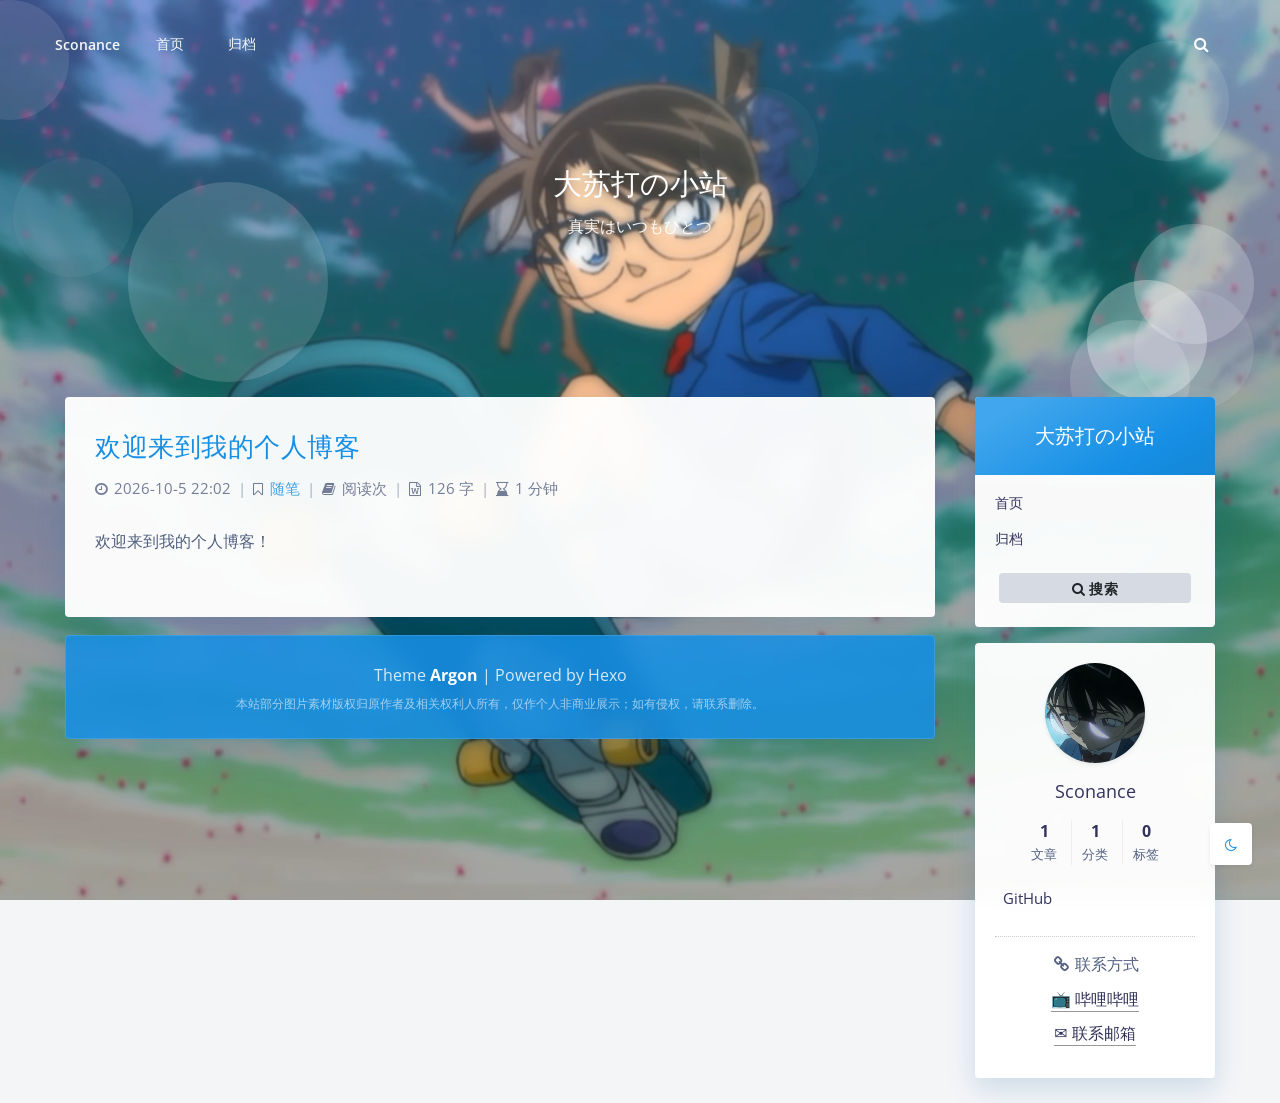
==== index.html @ b045ae50 "Site updated: 2026-10-06 13:45:55" ====
<!DOCTYPE html>

<html class="article-header-style-default">
<head>
	
	<title>大苏打の小站</title>
	<meta charset="utf-8">
	
		<meta name="viewport" content="width=device-width, initial-scale=1, maximum-scale=1, user-scalable=no">
	
	<meta name="description" content="阿巴阿巴阿巴测试测试">
<meta property="og:type" content="website">
<meta property="og:title" content="大苏打の小站">
<meta property="og:url" content="https://sconance.github.io/index.html">
<meta property="og:site_name" content="大苏打の小站">
<meta property="og:description" content="阿巴阿巴阿巴测试测试">
<meta property="og:locale" content="zh_CN">
<meta property="article:author" content="Sconance">
<meta name="twitter:card" content="summary">

	<meta name="theme-color" content="#168fe5">
	<meta name="theme-color-rgb" content="22,143,229">
	<meta name="theme-color-origin" content="#168fe5">
	<meta name="argon-enable-custom-theme-color" content="true">
	<meta name="theme-card-radius" content="4">
	<meta name="theme-version" content="1.0.2">
	<link rel="icon" href="/assets/img/favicon.ico" type="image/x-icon">
	<link rel="shortcut icon" href="/assets/img/favicon.ico" type="image/x-icon">

	
<link rel="stylesheet" href="/assets/argon_css_merged.css">

	
<link rel="stylesheet" href="/style.css">

	
<link rel="stylesheet" href="//fonts.loli.net/css?family=Open+Sans:300,400,600,700|Noto+Serif+SC:300,600&display=swap.css">

	
<script src="/assets/argon_js_merged.js"></script>

	
<script src="/assets/js/argon.min.js"></script>

	
<script src="//busuanzi.ibruce.info/busuanzi/2.3/busuanzi.pure.mini.js"></script>


	

	<script>
		var argonConfig = {
			language: "zh_CN",
			
				zoomify: {
					duration: 200,
					easing: "cubic-bezier(0.4,0,0,1)",
					scale: 0.9
				},
			
			pangu: "false",
			
				lazyload: {
					threshold: 800,
					effect: "fadeIn"
				},
			
			disable_pjax: false,
			headroom: false
		}
	</script>
	<script>
		var darkmodeAutoSwitch = "false";
		function setDarkmode(enable){
			if (enable == true){
				$("html").addClass("darkmode");
			}else{
				$("html").removeClass("darkmode");
			}
			$(window).trigger("scroll");
		}
		function toggleDarkmode(){
			if ($("html").hasClass("darkmode")){
				setDarkmode(false);
				sessionStorage.setItem("Argon_Enable_Dark_Mode", "false");
			}else{
				setDarkmode(true);
				sessionStorage.setItem("Argon_Enable_Dark_Mode", "true");
			}
		}
		if (sessionStorage.getItem("Argon_Enable_Dark_Mode") == "true"){
			setDarkmode(true);
		}
		function toggleDarkmodeByPrefersColorScheme(media){
			if (sessionStorage.getItem('Argon_Enable_Dark_Mode') == "false" || sessionStorage.getItem('Argon_Enable_Dark_Mode') == "true"){
				return;
			}
			if (media.matches){
				setDarkmode(true);
			}else{
				setDarkmode(false);
			}
		}
		function toggleDarkmodeByTime(){
			if (sessionStorage.getItem('Argon_Enable_Dark_Mode') == "false" || sessionStorage.getItem('Argon_Enable_Dark_Mode') == "true"){
				return;
			}
			let hour = new Date().getHours();
			if (hour < 7 || hour >= 22){
				setDarkmode(true);
			}else{
				setDarkmode(false);
			}
		}
		if (darkmodeAutoSwitch == 'system'){
			var darkmodeMediaQuery = window.matchMedia("(prefers-color-scheme: dark)");
			darkmodeMediaQuery.addListener(toggleDarkmodeByPrefersColorScheme);
			toggleDarkmodeByPrefersColorScheme(darkmodeMediaQuery);
		}
		if (darkmodeAutoSwitch == 'time'){
			toggleDarkmodeByTime();
		}
		if (darkmodeAutoSwitch == 'alwayson'){
			setDarkmode(true);
		}

		function toggleAmoledDarkMode(){
			$("html").toggleClass("amoled-dark");
			if ($("html").hasClass("amoled-dark")){
				localStorage.setItem("Argon_Enable_Amoled_Dark_Mode", "true");
			}else{
				localStorage.setItem("Argon_Enable_Amoled_Dark_Mode", "false");
			}
		}
		if (localStorage.getItem("Argon_Enable_Amoled_Dark_Mode") == "true"){
			$("html").addClass("amoled-dark");
		}else if (localStorage.getItem("Argon_Enable_Amoled_Dark_Mode") == "false"){
			$("html").removeClass("amoled-dark");
		}
	</script>
	<script>
		if (navigator.userAgent.indexOf("Safari") !== -1 && navigator.userAgent.indexOf("Chrome") === -1){
			$("html").addClass("using-safari");
		}
	</script>

	
		
<script src="/assets/vendor/smoothscroll/smoothscroll1.js"></script>

	
<meta name="generator" content="Hexo 8.1.2"></head>



<style id="themecolor_css">
	
	:root{
		--themecolor: #168fe5;
		--themecolor-dark0: #1588D9;
		--themecolor-dark: #1480CE;
		--themecolor-dark2: #1272B6;
		--themecolor-dark3: #0F639F;
		--themecolor-light: #41A6ED;
		--themecolor-rgbstr: 22,143,229;
		--themecolor-gradient: linear-gradient(150deg,var(--themecolor-light) 15%, var(--themecolor) 70%, var(--themecolor-dark0) 94%);

	}
</style>
<style id="theme_cardradius_css">
	:root{
		--card-radius: 4px;
	}
</style>

<body>
<div id="toolbar">
	<header class="header-global">
		<nav id="navbar-main" class="navbar navbar-main navbar-expand-lg navbar-transparent navbar-light bg-primary headroom--not-bottom headroom--not-top headroom--pinned">
			<div class="container">
				
				<button class="navbar-toggler" type="button" data-toggle="collapse" data-target="#navbar_global" aria-controls="navbar_global" aria-expanded="false" aria-label="Toggle navigation">
					<span class="navbar-toggler-icon"></span>
				</button>
				<a class="navbar-brand" href="/">Sconance</a>
				<div class="navbar-collapse collapse" id="navbar_global">
					<div class="navbar-collapse-header">
						<div class="row">
							<div class="col-6 collapse-brand"></div>
							<div class="col-6 collapse-close">
								<button type="button" class="navbar-toggler" data-toggle="collapse" data-target="#navbar_global" aria-controls="navbar_global" aria-expanded="false" aria-label="Toggle navigation">
									<span></span>
									<span></span>
								</button>
							</div>
						</div>
					</div>
					<ul id="navbar_search_btn_mobile" class="navbar-nav align-items-lg-center ml-lg-auto">
						<li class="nav-item" data-toggle="modal" data-target="#argon_search_modal" style="padding-left: 5px;">
							<a class="nav-link nav-link-icon">
								<i class="fa fa-search"></i>
								<span class="nav-link-inner--text d-lg-none">搜索</span>
							</a>
						</li>
					</ul>
					
							<ul class='navbar-nav navbar-nav-hover align-items-lg-center'>
								
										<li class='nav-item'>
											<a href='/' class='nav-link' >
												<i class='ni ni-book-bookmark d-lg-none'></i>
												<span class='nav-link-inner--text'>首页</span>
											</a>
											
										</li>
									
										<li class='nav-item'>
											<a href='/archives' class='nav-link' >
												<i class='ni ni-book-bookmark d-lg-none'></i>
												<span class='nav-link-inner--text'>归档</span>
											</a>
											
										</li>
									
							</ul>
						
					<ul class="navbar-nav align-items-lg-center ml-lg-auto">
						<li class="nav-item" data-toggle="modal" data-target="#argon_search_modal" id="navbar_search_btn_pc">
							<a class="nav-link nav-link-icon">
								<i class="fa fa-search"></i>
								<span class="nav-link-inner--text d-lg-none">搜索</span>
							</a>
						</li>
					</ul>
				</div>
				
				<div id="navbar_menu_mask" data-toggle="collapse" data-target="#navbar_global"></div>
			</div>
		</nav>
	</header>
</div>
<div class="modal fade" id="argon_search_modal" tabindex="-1" role="dialog" aria-labelledby="" aria-hidden="true">
	<div class="modal-dialog modal-dialog-centered modal-lg" role="document">
		<div class="modal-content">
			<div class="modal-header">
				<h5 class="modal-title">搜索</h5>
				<button type="button" class="close" data-dismiss="modal" aria-label="Close">
					<span aria-hidden="true">&times;</span>
				</button>
			</div>
			<div class="modal-body">
				<!-- TODO -->
<div class="form-group mb-3">
	<div class="input-group input-group-alternative">
		<div class="input-group-prepend">
			<span class="input-group-text"><i class="fa fa-search"></i></span>
		</div>
		<input id="local-search-input" class="form-control" placeholder="搜索什么..." type="text"  autocomplete="off" data-search.path="search.xml" data-config.root="/">
	</div>
	<div id="local-search-result"></div>
</div>

			</div>
		</div>
	</div>
</div>
<!--Banner-->
<section id="banner" class="banner section section-lg section-shaped">
	<div class="shape shape-style-1 shape-primary">
		<span></span>
		<span></span>
		<span></span>
		<span></span>
		<span></span>
		<span></span>
		<span></span>
		<span></span>
		<span></span>
	</div>

	
	<div id="banner_container" class="banner-container container text-center">
		
			<div class="banner-title text-white"><span class="banner-title-inner">大苏打の小站</span>
		
		<span class="banner-subtitle d-block">真実はいつもひとつ</span></div>
	</div>

	
	
	
		<style>
			section.banner{
				background-image: url(/assets/img/backgrounds/3.png) !important;
			}
		</style>
	
</section>


	<style>
		#content:before {
			content: '';
			display: block;
			position: fixed;
			left: 0;
			right: 0;
			top: 0;
			bottom: 0;
			z-index: -2;
			background: url(/assets/img/backgrounds/3.png);
			background-position: center;
			background-size: cover;
			background-repeat: no-repeat;
			opacity: 1;
			transition: opacity .5s ease;
		}
		html.darkmode #content:before{
			filter: brightness(0.65);
		}
		
			#content:after {
				content: '';
				display: block;
				position: fixed;
				left: 0;
				right: 0;
				top: 0;
				bottom: 0;
				z-index: -2;
				background: url(/assets/img/backgrounds/1.png);
				background-position: center;
				background-size: cover;
				background-repeat: no-repeat;
				opacity: 0;
				transition: opacity .5s ease;
			}
			html.darkmode #content:after {
				opacity: 1;
			}
			html.darkmode #content:before {
				opacity: 0;
			}
		
		
			#banner, #banner .shape {
				background: transparent !important;
			}
		
	</style>




<div id="float_action_buttons" class="float-action-buttons fabtns-unloaded">
	<button id="fabtn_toggle_sides" class="btn btn-icon btn-neutral fabtn shadow-sm" type="button" aria-hidden="true" tooltip-move-to-left="移至左侧" tooltip-move-to-right="移至右侧">
		<span class="btn-inner--icon fabtn-show-on-right"><i class="fa fa-caret-left"></i></span>
		<span class="btn-inner--icon fabtn-show-on-left"><i class="fa fa-caret-right"></i></span>
	</button>
	<button id="fabtn_back_to_top" class="btn btn-icon btn-neutral fabtn shadow-sm" type="button" aria-label="Back To Top" tooltip="回到顶部">
		<span class="btn-inner--icon"><i class="fa fa-angle-up"></i></span>
	</button>
	<button id="fabtn_go_to_comment" class="btn btn-icon btn-neutral fabtn shadow-sm d-none" type="button" style='display: none;'  aria-label="Comment" tooltip="评论">
		<span class="btn-inner--icon"><i class="fa fa-comment-o"></i></span>
	</button>
	<button id="fabtn_toggle_darkmode" class="btn btn-icon btn-neutral fabtn shadow-sm" type="button"  aria-label="Toggle Darkmode" tooltip-darkmode="夜间模式" tooltip-blackmode="暗黑模式" tooltip-lightmode="日间模式">
		<span class="btn-inner--icon"><i class="fa fa-moon-o"></i><i class='fa fa-lightbulb-o'></i></span>
	</button>
	<button id="fabtn_toggle_blog_settings_popup" class="btn btn-icon btn-neutral fabtn shadow-sm" type="button" style='display: none;'  aria-label="Open Blog Settings Menu" tooltip="设置">
		<span class="btn-inner--icon"><i class="fa fa-cog"></i></span>
	</button>
	<div id="fabtn_blog_settings_popup" class="card shadow-sm" style="opacity: 0;" aria-hidden="true">
		<div id="close_blog_settings"><i class="fa fa-close"></i></div>
		<div class="blog-setting-item mt-3">
			<div style="transform: translateY(-4px);"><div id="blog_setting_toggle_darkmode_and_amoledarkmode" tooltip-switch-to-darkmode="切换到夜间模式" tooltip-switch-to-blackmode="切换到暗黑模式"><span>夜间模式</span><span>暗黑模式</span></div></div>
			<div style="flex: 1;"></div>
			<label id="blog_setting_darkmode_switch" class="custom-toggle">
				<span class="custom-toggle-slider rounded-circle"></span>
			</label>
		</div>
		<div class="blog-setting-item mt-3">
			<div style="flex: 1;">字体</div>
			<div>
				<button id="blog_setting_font_sans_serif" type="button" class="blog-setting-font btn btn-outline-primary blog-setting-selector-left">Sans Serif</button><button id="blog_setting_font_serif" type="button" class="blog-setting-font btn btn-outline-primary blog-setting-selector-right">Serif</button>
			</div>
		</div>
		<div class="blog-setting-item mt-3">
			<div style="flex: 1;">阴影</div>
			<div>
				<button id="blog_setting_shadow_small" type="button" class="blog-setting-shadow btn btn-outline-primary blog-setting-selector-left">浅阴影</button><button id="blog_setting_shadow_big" type="button" class="blog-setting-shadow btn btn-outline-primary blog-setting-selector-right">深阴影</button>
			</div>
		</div>
		<div class="blog-setting-item mt-3 mb-3">
			<div style="flex: 1;">滤镜</div>
			<div id="blog_setting_filters" class="ml-3">
				<button id="blog_setting_filter_off" type="button" class="blog-setting-filter-btn ml-0" filter-name="off">关闭</button>
				<button id="blog_setting_filter_sunset" type="button" class="blog-setting-filter-btn" filter-name="sunset">日落</button>
				<button id="blog_setting_filter_darkness" type="button" class="blog-setting-filter-btn" filter-name="darkness">暗化</button>
				<button id="blog_setting_filter_grayscale" type="button" class="blog-setting-filter-btn" filter-name="grayscale">灰度</button>
			</div>
		</div>
		<div class="blog-setting-item mb-3">
			<div id="blog_setting_card_radius_to_default" style="cursor: pointer;" tooltip="恢复默认">圆角</div>
			<div style="flex: 1;margin-left: 20px;margin-right: 8px;transform: translateY(2px);">
				<div id="blog_setting_card_radius"></div>
			</div>
		</div>
		
			<div class="blog-setting-item mt-1 mb-3">
				<div style="flex: 1;">主题色</div>
				<div id="theme-color-picker" class="ml-3"></div>
			</div>
		
	</div>
	<button id="fabtn_open_sidebar" class="btn btn-icon btn-neutral fabtn shadow-sm" type="button" aria-label="Open Sidebar Menu" tooltip="菜单">
		<span class="btn-inner--icon"><i class="fa fa-bars"></i></span>
	</button>
	<button id="fabtn_reading_progress" class="btn btn-icon btn-neutral fabtn shadow-sm" type="button" aria-hidden="true" tooltip="阅读进度">
		<div id="fabtn_reading_progress_bar" style="width: 0%;"></div>
		<span id="fabtn_reading_progress_details">0%</span>
	</button>
</div>

<div id="content" class="site-content">









<div class="page-information-card-container">
	
</div>

<div id="sidebar_mask"></div>
<aside id="leftbar" class="leftbar widget-area" role="complementary">
		
		<div id="leftbar_part1" class="widget widget_search card bg-white shadow-sm border-0">
			<div class="leftbar-banner card-body">
				<span class="leftbar-banner-title text-white">大苏打の小站</span>
				
				
			</div>
			
			
				<ul id='leftbar_part1_menu' class='leftbar-menu'>
					<li class='leftbar-menu-item current'><a href='/'>首页</a></li><li class='leftbar-menu-item'><a href='/archives'>归档</a></li>
				</ul>
			
			<div class="card-body text-center leftbar-search-button">
				<button id="leftbar_search" class="btn btn-secondary btn-lg active btn-sm btn-block border-0" role="button" data-toggle="modal" data-target="#argon_search_modal" >
					<i class="menu-item-icon fa fa-search mr-0"></i> 搜索
				</button>
			</div>
		</div>
		<div id="leftbar_part2" class="widget widget_search card bg-white shadow-sm border-0">
			<div id="leftbar_part2_inner" class="card-body">
				
				<div class="nav-wrapper" style="padding-top: 5px; display:none; ">
	                <ul class="nav nav-pills nav-fill" role="tablist">
						
						<li class="nav-item sidebar-tab-switcher">
							<a class="active show" id="leftbar_tab_overview_btn" data-toggle="tab" href="#leftbar_tab_overview" role="tab" aria-controls="leftbar_tab_overview" no-pjax>站点概览</a>
						</li>
	                </ul>
				</div>
				<div>
					<div class="tab-content" style="padding: 10px 10px 0 10px;">
						
						<div class="tab-pane fade text-center active show" id="leftbar_tab_overview" role="tabpanel" aria-labelledby="leftbar_tab_overview_btn">
							<img id="leftbar_overview_author_image" src="/assets/img/Conan1.png" class="img-fluid rounded-circle shadow-sm" style="width: 100px;" alt="avatar">
							<h6 id="leftbar_overview_author_name">Sconance</h6>
							<nav class="site-state">
								<div class="site-state-item site-state-posts">
									<a href="/archives">
										<span class="site-state-item-count">1</span>
										<span class="site-state-item-name">文章</span>
									</a>
								</div>
								<div class="site-state-item site-state-categories">
									<a data-toggle="modal" data-target="#blog_categories">
										<span class="site-state-item-count">1</span>
										<span class="site-state-item-name">分类</span>
									</a>
								</div>      
								<div class="site-state-item site-state-tags">
									<a data-toggle="modal" data-target="#blog_tags">
										<span class="site-state-item-count">0</span>
										<span class="site-state-item-name">标签</span>
									</a>
								</div>
							</nav>
							
									<div class="site-author-links">
										
											<div class='site-author-links-item'>
												<a href="https://github.com/Sconance" rel='noopener' target='_blank'>GitHub</a>
											</div>
										
									</div>
								
							<div class='site-friend-links'>
    <div class='site-friend-links-title'>
        <i class='fa fa-fw fa-link'></i> 联系方式
    </div>

    <ul class='site-friend-links-ul'>
        <li class='site-friend-links-item'>
            <a href='https://space.bilibili.com/393615749'
               rel='noopener'
               target='_blank'>
                📺 哔哩哔哩
            </a>
        </li>

        <li class='site-friend-links-item'>
            <a href='mailto:3560176896@qq.com'>
                ✉️ 联系邮箱
            </a>
        </li>
    </ul>
</div>
						</div>
					</div>
				</div>
			</div>
		</div>
</aside>
<div class="modal fade" id="blog_categories" tabindex="-1" role="dialog" aria-labelledby="" aria-hidden="true">
	<div class="modal-dialog modal-dialog-centered">
		<div class="modal-content">
			<div class="modal-header">
				<h5 class="modal-title">分类</h5>
				<button type="button" class="close" data-dismiss="modal" aria-label="Close">
					<span aria-hidden="true">&times;</span>
				</button>
			</div>
			<div class="modal-body">
				<a class="badge badge-secondary tag" href="/categories/%E9%9A%8F%E7%AC%94/" rel="tag">随笔 <span class="tag-num">1</span></a>
			</div>
		</div>
	</div>
</div>
<div class="modal fade" id="blog_tags" tabindex="-1" role="dialog" aria-labelledby="" aria-hidden="true">
	<div class="modal-dialog modal-dialog-centered">
		<div class="modal-content">
			<div class="modal-header">
				<h5 class="modal-title">标签</h5>
				<button type="button" class="close" data-dismiss="modal" aria-label="Close">
					<span aria-hidden="true">&times;</span>
				</button>
			</div>
			<div class="modal-body">
				
			</div>
		</div>
	</div>
</div>


<div id="primary" class="content-area">
	<main id="main" class="site-main" role="main">
		
			
	<article class="post card bg-white shadow-sm border-0 ">
	<header class="post-header text-center">
		
		<a class="post-title" href="/%E6%AC%A2%E8%BF%8E%E6%9D%A5%E5%88%B0%E6%88%91%E7%9A%84%E4%B8%AA%E4%BA%BA%E5%8D%9A%E5%AE%A2/">欢迎来到我的个人博客</a>
		<div class="post-meta">
			
						
						<div class="post-meta-detail post-meta-detail-time">
							<i class="fa fa-clock-o" aria-hidden="true"></i>
							<time title="发布于 2026-10-5 22:02:18 | 编辑于 2026-10-5 22:02:26">2026-10-5 22:02
							</time>
						</div>
					
						
							<div class="post-meta-devide">|</div>
						
						<div class="post-meta-detail post-meta-detail-categories">
							<i class="fa fa-bookmark-o" aria-hidden="true"></i>
							<a class="post-meta-detail-catagory-link" href="/categories/%E9%9A%8F%E7%AC%94/">随笔</a>
						</div>
					
						
							<div class="post-meta-devide">|</div>
						
						<div class="post-meta-detail post-meta-detail-words">
							<i class="fa fa-book" aria-hidden="true"></i>
							<span id="busuanzi_container_page_pv">
								阅读<span id="busuanzi_value_page_pv"></span>次
							</span>
						</div>
					
						
							<div class="post-meta-devide">|</div>
						
						<div class="post-meta-detail post-meta-detail-words">
							<i class="fa fa-file-word-o" aria-hidden="true"></i>
							126 字
						</div>
					
						
							<div class="post-meta-devide">|</div>
						
						<div class="post-meta-detail post-meta-detail-readingtime">
							<i class="fa fa-hourglass-end" aria-hidden="true"></i>
							1 分钟
						</div>
					
		</div>
		
	</header>

	<div class="post-content">
		
			
				<p>欢迎来到我的个人博客！</p>
			
		
	</div>

	
</article>






		
		
		
		
		

					<footer id="footer" class="site-footer card shadow-sm border-0">
						
						<div>Theme <a target="_blank" rel="noopener" href="https://github.com/solstice23/hexo-theme-argon"><strong>Argon</strong></a> | Powered by Hexo</div>
						<div class="footer-image-notice">本站部分图片素材版权归原作者及相关权利人所有，仅作个人非商业展示；如有侵权，请联系删除。</div>
					</footer>
				</main>
			</div>
		</div>
		
<script src="/argontheme.js"></script>

		
		
		

		

	</div>
</div>
<noscript>
	<style>
		article img.lazyload[src^="[data-uri]"]{display: none;}
		.comment-item-text .comment-sticker.lazyload{display: none;}
	</style>
</noscript>
</body>



</html>
---- assets/argon_css_merged.css ----
/* assets/css/argon.min.css */
:root{--blue:#5e72e4;--indigo:#5603ad;--purple:#8965e0;--pink:#f3a4b5;--red:#f5365c;--orange:#fb6340;--yellow:#ffd600;--green:#2dce89;--teal:#11cdef;--cyan:#2bffc6;--white:#fff;--gray:#8898aa;--gray-dark:#32325d;--light:#ced4da;--lighter:#e9ecef;--primary:#5e72e4;--secondary:#f4f5f7;--success:#2dce89;--info:#11cdef;--warning:#fb6340;--danger:#f5365c;--light:#adb5bd;--dark:#212529;--default:#172b4d;--white:#fff;--neutral:#fff;--darker:black;--breakpoint-xs:0;--breakpoint-sm:576px;--breakpoint-md:768px;--breakpoint-lg:992px;--breakpoint-xl:1200px;--font-family-sans-serif:-apple-system,BlinkMacSystemFont,'Segoe UI',Roboto,'Helvetica Neue',Arial,'Noto Sans',sans-serif,'Apple Color Emoji','Segoe UI Emoji','Segoe UI Symbol','Noto Color Emoji';--font-family-monospace:SFMono-Regular,Menlo,Monaco,Consolas,'Liberation Mono','Courier New',monospace}*,::after,::before{box-sizing:border-box}html{font-family:sans-serif;line-height:1.15;-webkit-text-size-adjust:100%;-webkit-tap-highlight-color:transparent}article,aside,figcaption,figure,footer,header,hgroup,main,nav,section{display:block}body{font-family:'Open Sans',sans-serif;font-size:1rem;font-weight:400;line-height:1.5;margin:0;text-align:left;color:#525f7f;background-color:#fff}[tabindex='-1']:focus{outline:0!important}hr{overflow:visible;box-sizing:content-box;height:0}h1,h2,h3,h4,h5,h6{margin-top:0;margin-bottom:.5rem}p{margin-top:0;margin-bottom:1rem}abbr[data-original-title],abbr[title]{cursor:help;text-decoration:underline;text-decoration:underline dotted;border-bottom:0;-webkit-text-decoration:underline dotted;text-decoration-skip-ink:none}address{font-style:normal;line-height:inherit;margin-bottom:1rem}dl,ol,ul{margin-top:0;margin-bottom:1rem}ol ol,ol ul,ul ol,ul ul{margin-bottom:0}dt{font-weight:600}dd{margin-bottom:.5rem;margin-left:0}blockquote{margin:0 0 1rem}b,strong{font-weight:bolder}small{font-size:80%}sub,sup{font-size:75%;line-height:0;position:relative;vertical-align:baseline}sub{bottom:-.25em}sup{top:-.5em}a{text-decoration:none;color:#5e72e4;background-color:transparent}a:hover{text-decoration:none;color:#233dd2}a:not([href]):not([tabindex]){text-decoration:none;color:inherit}a:not([href]):not([tabindex]):focus,a:not([href]):not([tabindex]):hover{text-decoration:none;color:inherit}a:not([href]):not([tabindex]):focus{outline:0}code,kbd,pre,samp{font-family:SFMono-Regular,Menlo,Monaco,Consolas,'Liberation Mono','Courier New',monospace;font-size:1em}pre{overflow:auto;margin-top:0;margin-bottom:1rem}figure{margin:0 0 1rem}img{vertical-align:middle;border-style:none}svg{overflow:hidden;vertical-align:middle}table{border-collapse:collapse}caption{padding-top:1rem;padding-bottom:1rem;caption-side:bottom;text-align:left;color:#8898aa}th{text-align:inherit}label{display:inline-block;margin-bottom:.5rem}button{border-radius:0}button:focus{outline:1px dotted;outline:5px auto -webkit-focus-ring-color}button,input,optgroup,select,textarea{font-family:inherit;font-size:inherit;line-height:inherit;margin:0}button,input{overflow:visible}button,select{text-transform:none}select{word-wrap:normal}[type=button],[type=reset],[type=submit],button{-webkit-appearance:button}[type=button]:not(:disabled),[type=reset]:not(:disabled),[type=submit]:not(:disabled),button:not(:disabled){cursor:pointer}[type=button]::-moz-focus-inner,[type=reset]::-moz-focus-inner,[type=submit]::-moz-focus-inner,button::-moz-focus-inner{padding:0;border-style:none}input[type=checkbox],input[type=radio]{box-sizing:border-box;padding:0}input[type=date],input[type=datetime-local],input[type=month],input[type=time]{-webkit-appearance:listbox}textarea{overflow:auto;resize:vertical}fieldset{min-width:0;margin:0;padding:0;border:0}legend{font-size:1.5rem;line-height:inherit;display:block;width:100%;max-width:100%;margin-bottom:.5rem;padding:0;white-space:normal;color:inherit}progress{vertical-align:baseline}[type=number]::-webkit-inner-spin-button,[type=number]::-webkit-outer-spin-button{height:auto}[type=search]{outline-offset:-2px;-webkit-appearance:none}[type=search]::-webkit-search-decoration{-webkit-appearance:none}::-webkit-file-upload-button{font:inherit;-webkit-appearance:button}output{display:inline-block}summary{display:list-item;cursor:pointer}template{display:none}[hidden]{display:none!important}.h1,.h2,.h3,.h4,.h5,.h6,h1,h2,h3,h4,h5,h6{font-family:inherit;font-weight:400;line-height:1.5;margin-bottom:.5rem;color:#32325d}.h1,h1{font-size:2.5rem}.h2,h2{font-size:2rem}.h3,h3{font-size:1.75rem}.h4,h4{font-size:1.5rem}.h5,h5{font-size:1.25rem}.h6,h6{font-size:1rem}.lead{font-size:1.25rem;font-weight:300}.display-1{font-size:3.3rem;font-weight:600;line-height:1.5}.display-2{font-size:2.75rem;font-weight:600;line-height:1.5}.display-3{font-size:2.1875rem;font-weight:600;line-height:1.5}.display-4{font-size:1.6275rem;font-weight:600;line-height:1.5}hr{margin-top:2rem;margin-bottom:2rem;border:0;border-top:.0625rem solid rgba(0,0,0,.1)}.small,small{font-size:80%;font-weight:400}.mark,mark{padding:.2em;background-color:#fcf8e3}.list-unstyled{padding-left:0;list-style:none}.list-inline{padding-left:0;list-style:none}.list-inline-item{display:inline-block}.list-inline-item:not(:last-child){margin-right:.5rem}.initialism{font-size:90%;text-transform:uppercase}.blockquote{font-size:1.25rem;margin-bottom:1rem}.blockquote-footer{font-size:80%;display:block;color:#8898aa}.blockquote-footer::before{content:'\2014\00A0'}.img-fluid{max-width:100%;height:auto}.img-thumbnail{max-width:100%;height:auto;padding:.25rem;border:.0625rem solid #dee2e6;border-radius:.25rem;background-color:#fff;box-shadow:0 1px 2px rgba(0,0,0,.075)}.figure{display:inline-block}.figure-img{line-height:1;margin-bottom:.5rem}.figure-caption{font-size:90%;color:#8898aa}code{font-size:87.5%;word-break:break-word;color:#f3a4b5}a>code{color:inherit}kbd{font-size:87.5%;padding:.2rem .4rem;color:#fff;border-radius:.2rem;background-color:#212529;box-shadow:inset 0 -.1rem 0 rgba(0,0,0,.25)}kbd kbd{font-size:100%;font-weight:600;padding:0;box-shadow:none}pre{font-size:87.5%;display:block;color:#212529}pre code{font-size:inherit;word-break:normal;color:inherit}.pre-scrollable{overflow-y:scroll;max-height:340px}.container{width:100%;margin-right:auto;margin-left:auto;padding-right:15px;padding-left:15px}@media (min-width:576px){.container{max-width:540px}}@media (min-width:768px){.container{max-width:720px}}@media (min-width:992px){.container{max-width:960px}}@media (min-width:1200px){.container{max-width:1040px}}.container-fluid{width:100%;margin-right:auto;margin-left:auto;padding-right:15px;padding-left:15px}.row{display:flex;margin-right:-15px;margin-left:-15px;flex-wrap:wrap}.no-gutters{margin-right:0;margin-left:0}.no-gutters>.col,.no-gutters>[class*=col-]{padding-right:0;padding-left:0}.col,.col-1,.col-10,.col-11,.col-12,.col-2,.col-3,.col-4,.col-5,.col-6,.col-7,.col-8,.col-9,.col-auto,.col-lg,.col-lg-1,.col-lg-10,.col-lg-11,.col-lg-12,.col-lg-2,.col-lg-3,.col-lg-4,.col-lg-5,.col-lg-6,.col-lg-7,.col-lg-8,.col-lg-9,.col-lg-auto,.col-md,.col-md-1,.col-md-10,.col-md-11,.col-md-12,.col-md-2,.col-md-3,.col-md-4,.col-md-5,.col-md-6,.col-md-7,.col-md-8,.col-md-9,.col-md-auto,.col-sm,.col-sm-1,.col-sm-10,.col-sm-11,.col-sm-12,.col-sm-2,.col-sm-3,.col-sm-4,.col-sm-5,.col-sm-6,.col-sm-7,.col-sm-8,.col-sm-9,.col-sm-auto,.col-xl,.col-xl-1,.col-xl-10,.col-xl-11,.col-xl-12,.col-xl-2,.col-xl-3,.col-xl-4,.col-xl-5,.col-xl-6,.col-xl-7,.col-xl-8,.col-xl-9,.col-xl-auto{position:relative;width:100%;padding-right:15px;padding-left:15px}.col{max-width:100%;flex-basis:0;flex-grow:1}.col-auto{width:auto;max-width:100%;flex:0 0 auto}.col-1{max-width:8.33333%;flex:0 0 8.33333%}.col-2{max-width:16.66667%;flex:0 0 16.66667%}.col-3{max-width:25%;flex:0 0 25%}.col-4{max-width:33.33333%;flex:0 0 33.33333%}.col-5{max-width:41.66667%;flex:0 0 41.66667%}.col-6{max-width:50%;flex:0 0 50%}.col-7{max-width:58.33333%;flex:0 0 58.33333%}.col-8{max-width:66.66667%;flex:0 0 66.66667%}.col-9{max-width:75%;flex:0 0 75%}.col-10{max-width:83.33333%;flex:0 0 83.33333%}.col-11{max-width:91.66667%;flex:0 0 91.66667%}.col-12{max-width:100%;flex:0 0 100%}.order-first{order:-1}.order-last{order:13}.order-0{order:0}.order-1{order:1}.order-2{order:2}.order-3{order:3}.order-4{order:4}.order-5{order:5}.order-6{order:6}.order-7{order:7}.order-8{order:8}.order-9{order:9}.order-10{order:10}.order-11{order:11}.order-12{order:12}.offset-1{margin-left:8.33333%}.offset-2{margin-left:16.66667%}.offset-3{margin-left:25%}.offset-4{margin-left:33.33333%}.offset-5{margin-left:41.66667%}.offset-6{margin-left:50%}.offset-7{margin-left:58.33333%}.offset-8{margin-left:66.66667%}.offset-9{margin-left:75%}.offset-10{margin-left:83.33333%}.offset-11{margin-left:91.66667%}@media (min-width:576px){.col-sm{max-width:100%;flex-basis:0;flex-grow:1}.col-sm-auto{width:auto;max-width:100%;flex:0 0 auto}.col-sm-1{max-width:8.33333%;flex:0 0 8.33333%}.col-sm-2{max-width:16.66667%;flex:0 0 16.66667%}.col-sm-3{max-width:25%;flex:0 0 25%}.col-sm-4{max-width:33.33333%;flex:0 0 33.33333%}.col-sm-5{max-width:41.66667%;flex:0 0 41.66667%}.col-sm-6{max-width:50%;flex:0 0 50%}.col-sm-7{max-width:58.33333%;flex:0 0 58.33333%}.col-sm-8{max-width:66.66667%;flex:0 0 66.66667%}.col-sm-9{max-width:75%;flex:0 0 75%}.col-sm-10{max-width:83.33333%;flex:0 0 83.33333%}.col-sm-11{max-width:91.66667%;flex:0 0 91.66667%}.col-sm-12{max-width:100%;flex:0 0 100%}.order-sm-first{order:-1}.order-sm-last{order:13}.order-sm-0{order:0}.order-sm-1{order:1}.order-sm-2{order:2}.order-sm-3{order:3}.order-sm-4{order:4}.order-sm-5{order:5}.order-sm-6{order:6}.order-sm-7{order:7}.order-sm-8{order:8}.order-sm-9{order:9}.order-sm-10{order:10}.order-sm-11{order:11}.order-sm-12{order:12}.offset-sm-0{margin-left:0}.offset-sm-1{margin-left:8.33333%}.offset-sm-2{margin-left:16.66667%}.offset-sm-3{margin-left:25%}.offset-sm-4{margin-left:33.33333%}.offset-sm-5{margin-left:41.66667%}.offset-sm-6{margin-left:50%}.offset-sm-7{margin-left:58.33333%}.offset-sm-8{margin-left:66.66667%}.offset-sm-9{margin-left:75%}.offset-sm-10{margin-left:83.33333%}.offset-sm-11{margin-left:91.66667%}}@media (min-width:768px){.col-md{max-width:100%;flex-basis:0;flex-grow:1}.col-md-auto{width:auto;max-width:100%;flex:0 0 auto}.col-md-1{max-width:8.33333%;flex:0 0 8.33333%}.col-md-2{max-width:16.66667%;flex:0 0 16.66667%}.col-md-3{max-width:25%;flex:0 0 25%}.col-md-4{max-width:33.33333%;flex:0 0 33.33333%}.col-md-5{max-width:41.66667%;flex:0 0 41.66667%}.col-md-6{max-width:50%;flex:0 0 50%}.col-md-7{max-width:58.33333%;flex:0 0 58.33333%}.col-md-8{max-width:66.66667%;flex:0 0 66.66667%}.col-md-9{max-width:75%;flex:0 0 75%}.col-md-10{max-width:83.33333%;flex:0 0 83.33333%}.col-md-11{max-width:91.66667%;flex:0 0 91.66667%}.col-md-12{max-width:100%;flex:0 0 100%}.order-md-first{order:-1}.order-md-last{order:13}.order-md-0{order:0}.order-md-1{order:1}.order-md-2{order:2}.order-md-3{order:3}.order-md-4{order:4}.order-md-5{order:5}.order-md-6{order:6}.order-md-7{order:7}.order-md-8{order:8}.order-md-9{order:9}.order-md-10{order:10}.order-md-11{order:11}.order-md-12{order:12}.offset-md-0{margin-left:0}.offset-md-1{margin-left:8.33333%}.offset-md-2{margin-left:16.66667%}.offset-md-3{margin-left:25%}.offset-md-4{margin-left:33.33333%}.offset-md-5{margin-left:41.66667%}.offset-md-6{margin-left:50%}.offset-md-7{margin-left:58.33333%}.offset-md-8{margin-left:66.66667%}.offset-md-9{margin-left:75%}.offset-md-10{margin-left:83.33333%}.offset-md-11{margin-left:91.66667%}}@media (min-width:992px){.col-lg{max-width:100%;flex-basis:0;flex-grow:1}.col-lg-auto{width:auto;max-width:100%;flex:0 0 auto}.col-lg-1{max-width:8.33333%;flex:0 0 8.33333%}.col-lg-2{max-width:16.66667%;flex:0 0 16.66667%}.col-lg-3{max-width:25%;flex:0 0 25%}.col-lg-4{max-width:33.33333%;flex:0 0 33.33333%}.col-lg-5{max-width:41.66667%;flex:0 0 41.66667%}.col-lg-6{max-width:50%;flex:0 0 50%}.col-lg-7{max-width:58.33333%;flex:0 0 58.33333%}.col-lg-8{max-width:66.66667%;flex:0 0 66.66667%}.col-lg-9{max-width:75%;flex:0 0 75%}.col-lg-10{max-width:83.33333%;flex:0 0 83.33333%}.col-lg-11{max-width:91.66667%;flex:0 0 91.66667%}.col-lg-12{max-width:100%;flex:0 0 100%}.order-lg-first{order:-1}.order-lg-last{order:13}.order-lg-0{order:0}.order-lg-1{order:1}.order-lg-2{order:2}.order-lg-3{order:3}.order-lg-4{order:4}.order-lg-5{order:5}.order-lg-6{order:6}.order-lg-7{order:7}.order-lg-8{order:8}.order-lg-9{order:9}.order-lg-10{order:10}.order-lg-11{order:11}.order-lg-12{order:12}.offset-lg-0{margin-left:0}.offset-lg-1{margin-left:8.33333%}.offset-lg-2{margin-left:16.66667%}.offset-lg-3{margin-left:25%}.offset-lg-4{margin-left:33.33333%}.offset-lg-5{margin-left:41.66667%}.offset-lg-6{margin-left:50%}.offset-lg-7{margin-left:58.33333%}.offset-lg-8{margin-left:66.66667%}.offset-lg-9{margin-left:75%}.offset-lg-10{margin-left:83.33333%}.offset-lg-11{margin-left:91.66667%}}@media (min-width:1200px){.col-xl{max-width:100%;flex-basis:0;flex-grow:1}.col-xl-auto{width:auto;max-width:100%;flex:0 0 auto}.col-xl-1{max-width:8.33333%;flex:0 0 8.33333%}.col-xl-2{max-width:16.66667%;flex:0 0 16.66667%}.col-xl-3{max-width:25%;flex:0 0 25%}.col-xl-4{max-width:33.33333%;flex:0 0 33.33333%}.col-xl-5{max-width:41.66667%;flex:0 0 41.66667%}.col-xl-6{max-width:50%;flex:0 0 50%}.col-xl-7{max-width:58.33333%;flex:0 0 58.33333%}.col-xl-8{max-width:66.66667%;flex:0 0 66.66667%}.col-xl-9{max-width:75%;flex:0 0 75%}.col-xl-10{max-width:83.33333%;flex:0 0 83.33333%}.col-xl-11{max-width:91.66667%;flex:0 0 91.66667%}.col-xl-12{max-width:100%;flex:0 0 100%}.order-xl-first{order:-1}.order-xl-last{order:13}.order-xl-0{order:0}.order-xl-1{order:1}.order-xl-2{order:2}.order-xl-3{order:3}.order-xl-4{order:4}.order-xl-5{order:5}.order-xl-6{order:6}.order-xl-7{order:7}.order-xl-8{order:8}.order-xl-9{order:9}.order-xl-10{order:10}.order-xl-11{order:11}.order-xl-12{order:12}.offset-xl-0{margin-left:0}.offset-xl-1{margin-left:8.33333%}.offset-xl-2{margin-left:16.66667%}.offset-xl-3{margin-left:25%}.offset-xl-4{margin-left:33.33333%}.offset-xl-5{margin-left:41.66667%}.offset-xl-6{margin-left:50%}.offset-xl-7{margin-left:58.33333%}.offset-xl-8{margin-left:66.66667%}.offset-xl-9{margin-left:75%}.offset-xl-10{margin-left:83.33333%}.offset-xl-11{margin-left:91.66667%}}.table{width:100%;margin-bottom:1rem;color:#525f7f;background-color:transparent}.table td,.table th{padding:1rem;vertical-align:top;border-top:.0625rem solid #dee2e6}.table thead th{vertical-align:bottom;border-bottom:.125rem solid #dee2e6}.table tbody+tbody{border-top:.125rem solid #dee2e6}.table-sm td,.table-sm th{padding:.3rem}.table-bordered{border:.0625rem solid #dee2e6}.table-bordered td,.table-bordered th{border:.0625rem solid #dee2e6}.table-bordered thead td,.table-bordered thead th{border-bottom-width:.125rem}.table-borderless tbody+tbody,.table-borderless td,.table-borderless th,.table-borderless thead th{border:0}.table-striped tbody tr:nth-of-type(odd){background-color:rgba(0,0,0,.05)}.table-hover tbody tr:hover{color:#525f7f;background-color:rgba(0,0,0,.075)}.table-primary,.table-primary>td,.table-primary>th{background-color:#d2d8f7}.table-primary tbody+tbody,.table-primary td,.table-primary th,.table-primary thead th{border-color:#abb6f1}.table-hover .table-primary:hover{background-color:#bcc5f3}.table-hover .table-primary:hover>td,.table-hover .table-primary:hover>th{background-color:#bcc5f3}.table-secondary,.table-secondary>td,.table-secondary>th{background-color:#fcfcfd}.table-secondary tbody+tbody,.table-secondary td,.table-secondary th,.table-secondary thead th{border-color:#f9fafb}.table-hover .table-secondary:hover{background-color:#ededf3}.table-hover .table-secondary:hover>td,.table-hover .table-secondary:hover>th{background-color:#ededf3}.table-success,.table-success>td,.table-success>th{background-color:#c4f1de}.table-success tbody+tbody,.table-success td,.table-success th,.table-success thead th{border-color:#92e6c2}.table-hover .table-success:hover{background-color:#afecd2}.table-hover .table-success:hover>td,.table-hover .table-success:hover>th{background-color:#afecd2}.table-info,.table-info>td,.table-info>th{background-color:#bcf1fb}.table-info tbody+tbody,.table-info td,.table-info th,.table-info thead th{border-color:#83e5f7}.table-hover .table-info:hover{background-color:#a4ecfa}.table-hover .table-info:hover>td,.table-hover .table-info:hover>th{background-color:#a4ecfa}.table-warning,.table-warning>td,.table-warning>th{background-color:#fed3ca}.table-warning tbody+tbody,.table-warning td,.table-warning th,.table-warning thead th{border-color:#fdae9c}.table-hover .table-warning:hover{background-color:#febeb1}.table-hover .table-warning:hover>td,.table-hover .table-warning:hover>th{background-color:#febeb1}.table-danger,.table-danger>td,.table-danger>th{background-color:#fcc7d1}.table-danger tbody+tbody,.table-danger td,.table-danger th,.table-danger thead th{border-color:#fa96aa}.table-hover .table-danger:hover{background-color:#fbafbd}.table-hover .table-danger:hover>td,.table-hover .table-danger:hover>th{background-color:#fbafbd}.table-light,.table-light>td,.table-light>th{background-color:#e8eaed}.table-light tbody+tbody,.table-light td,.table-light th,.table-light thead th{border-color:#d4d9dd}.table-hover .table-light:hover{background-color:#dadde2}.table-hover .table-light:hover>td,.table-hover .table-light:hover>th{background-color:#dadde2}.table-dark,.table-dark>td,.table-dark>th{background-color:#c1c2c3}.table-dark tbody+tbody,.table-dark td,.table-dark th,.table-dark thead th{border-color:#8c8e90}.table-hover .table-dark:hover{background-color:#b4b5b6}.table-hover .table-dark:hover>td,.table-hover .table-dark:hover>th{background-color:#b4b5b6}.table-default,.table-default>td,.table-default>th{background-color:#bec4cd}.table-default tbody+tbody,.table-default td,.table-default th,.table-default thead th{border-color:#8691a2}.table-hover .table-default:hover{background-color:#b0b7c2}.table-hover .table-default:hover>td,.table-hover .table-default:hover>th{background-color:#b0b7c2}.table-white,.table-white>td,.table-white>th{background-color:#fff}.table-white tbody+tbody,.table-white td,.table-white th,.table-white thead th{border-color:#fff}.table-hover .table-white:hover{background-color:#f2f2f2}.table-hover .table-white:hover>td,.table-hover .table-white:hover>th{background-color:#f2f2f2}.table-neutral,.table-neutral>td,.table-neutral>th{background-color:#fff}.table-neutral tbody+tbody,.table-neutral td,.table-neutral th,.table-neutral thead th{border-color:#fff}.table-hover .table-neutral:hover{background-color:#f2f2f2}.table-hover .table-neutral:hover>td,.table-hover .table-neutral:hover>th{background-color:#f2f2f2}.table-darker,.table-darker>td,.table-darker>th{background-color:#b8b8b8}.table-darker tbody+tbody,.table-darker td,.table-darker th,.table-darker thead th{border-color:#7a7a7a}.table-hover .table-darker:hover{background-color:#ababab}.table-hover .table-darker:hover>td,.table-hover .table-darker:hover>th{background-color:#ababab}.table-active,.table-active>td,.table-active>th{background-color:rgba(0,0,0,.075)}.table-hover .table-active:hover{background-color:rgba(0,0,0,.075)}.table-hover .table-active:hover>td,.table-hover .table-active:hover>th{background-color:rgba(0,0,0,.075)}.table .thead-dark th{color:#fff;border-color:#32383e;background-color:#212529}.table .thead-light th{color:#525f7f;border-color:#dee2e6;background-color:#e9ecef}.table-dark{color:#fff;background-color:#212529}.table-dark td,.table-dark th,.table-dark thead th{border-color:#32383e}.table-dark.table-bordered{border:0}.table-dark.table-striped tbody tr:nth-of-type(odd){background-color:rgba(255,255,255,.05)}.table-dark.table-hover tbody tr:hover{color:#fff;background-color:rgba(255,255,255,.075)}@media (max-width:575.98px){.table-responsive-sm{display:block;overflow-x:auto;width:100%;-webkit-overflow-scrolling:touch}.table-responsive-sm>.table-bordered{border:0}}@media (max-width:767.98px){.table-responsive-md{display:block;overflow-x:auto;width:100%;-webkit-overflow-scrolling:touch}.table-responsive-md>.table-bordered{border:0}}@media (max-width:991.98px){.table-responsive-lg{display:block;overflow-x:auto;width:100%;-webkit-overflow-scrolling:touch}.table-responsive-lg>.table-bordered{border:0}}@media (max-width:1199.98px){.table-responsive-xl{display:block;overflow-x:auto;width:100%;-webkit-overflow-scrolling:touch}.table-responsive-xl>.table-bordered{border:0}}.table-responsive{display:block;overflow-x:auto;width:100%;-webkit-overflow-scrolling:touch}.table-responsive>.table-bordered{border:0}.form-control{font-size:.875rem;font-weight:400;line-height:1.5;display:block;width:100%;height:calc(1.5em + 1.25rem + 2px);padding:.625rem .75rem;transition:all .2s cubic-bezier(.68,-.55,.265,1.55);color:#8898aa;border:1px solid #cad1d7;border-radius:.25rem;background-color:#fff;background-clip:padding-box;box-shadow:none}@media (prefers-reduced-motion:reduce){.form-control{transition:none}}.form-control::-ms-expand{border:0;background-color:transparent}.form-control:focus{color:#8898aa;border-color:rgba(50,151,211,.25);outline:0;background-color:#fff;box-shadow:none,none}.form-control::-ms-input-placeholder{opacity:1;color:#adb5bd}.form-control::placeholder{opacity:1;color:#adb5bd}.form-control:disabled,.form-control[readonly]{opacity:1;background-color:#e9ecef}select.form-control:focus::-ms-value{color:#8898aa;background-color:#fff}.form-control-file,.form-control-range{display:block;width:100%}.col-form-label{font-size:inherit;line-height:1.5;margin-bottom:0;padding-top:calc(.625rem + 1px);padding-bottom:calc(.625rem + 1px)}.col-form-label-lg{font-size:.875rem;line-height:1.5;padding-top:calc(.875rem + 1px);padding-bottom:calc(.875rem + 1px)}.col-form-label-sm{font-size:.75rem;line-height:1.5;padding-top:calc(.25rem + 1px);padding-bottom:calc(.25rem + 1px)}.form-control-plaintext{line-height:1.5;display:block;width:100%;margin-bottom:0;padding-top:.625rem;padding-bottom:.625rem;color:#525f7f;border:solid transparent;border-width:1px 0;background-color:transparent}.form-control-plaintext.form-control-lg,.form-control-plaintext.form-control-sm{padding-right:0;padding-left:0}.form-control-sm{font-size:.75rem;line-height:1.5;height:calc(1.5em + .5rem + 2px);padding:.25rem .5rem;border-radius:.2rem}.form-control-lg{font-size:.875rem;line-height:1.5;height:calc(1.5em + 1.75rem + 2px);padding:.875rem 1rem;border-radius:.3rem}select.form-control[multiple],select.form-control[size]{height:auto}textarea.form-control{height:auto}.form-group{margin-bottom:1rem}.form-text{display:block;margin-top:.25rem}.form-row{display:flex;margin-right:-5px;margin-left:-5px;flex-wrap:wrap}.form-row>.col,.form-row>[class*=col-]{padding-right:5px;padding-left:5px}.form-check{position:relative;display:block;padding-left:1.25rem}.form-check-input{position:absolute;margin-top:.3rem;margin-left:-1.25rem}.form-check-input:disabled~.form-check-label{color:#8898aa}.form-check-label{margin-bottom:0}.form-check-inline{display:inline-flex;margin-right:.75rem;padding-left:0;align-items:center}.form-check-inline .form-check-input{position:static;margin-top:0;margin-right:.3125rem;margin-left:0}.valid-feedback{font-size:80%;display:none;width:100%;margin-top:.25rem;color:#2dce89}.valid-tooltip{font-size:.875rem;line-height:1;position:absolute;z-index:5;top:100%;display:none;max-width:100%;margin-top:.1rem;padding:.5rem;color:#fff;border-radius:.2rem;background-color:rgba(45,206,137,.8)}.custom-select.is-valid,.form-control.is-valid,.was-validated .custom-select:valid,.was-validated .form-control:valid{border-color:#2dce89}.custom-select.is-valid:focus,.form-control.is-valid:focus,.was-validated .custom-select:valid:focus,.was-validated .form-control:valid:focus{border-color:#2dce89}.custom-select.is-valid~.valid-feedback,.custom-select.is-valid~.valid-tooltip,.form-control.is-valid~.valid-feedback,.form-control.is-valid~.valid-tooltip,.was-validated .custom-select:valid~.valid-feedback,.was-validated .custom-select:valid~.valid-tooltip,.was-validated .form-control:valid~.valid-feedback,.was-validated .form-control:valid~.valid-tooltip{display:block}.form-check-input.is-valid~.form-check-label,.was-validated .form-check-input:valid~.form-check-label{color:#2dce89}.form-check-input.is-valid~.valid-feedback,.form-check-input.is-valid~.valid-tooltip,.was-validated .form-check-input:valid~.valid-feedback,.was-validated .form-check-input:valid~.valid-tooltip{display:block}.custom-control-input.is-valid~.custom-control-label,.was-validated .custom-control-input:valid~.custom-control-label{color:#2dce89}.custom-control-input.is-valid~.custom-control-label::before,.was-validated .custom-control-input:valid~.custom-control-label::before{border-color:#93e7c3;background-color:#93e7c3}.custom-control-input.is-valid~.valid-feedback,.custom-control-input.is-valid~.valid-tooltip,.was-validated .custom-control-input:valid~.valid-feedback,.was-validated .custom-control-input:valid~.valid-tooltip{display:block}.custom-control-input.is-valid:checked~.custom-control-label::before,.was-validated .custom-control-input:valid:checked~.custom-control-label::before{border-color:#93e7c3;background-color:#54daa1}.custom-control-input.is-valid:focus~.custom-control-label::before,.was-validated .custom-control-input:valid:focus~.custom-control-label::before{box-shadow:0 0 0 1px #fff,0 0 0 0 rgba(45,206,137,.25)}.custom-file-input.is-valid~.custom-file-label,.was-validated .custom-file-input:valid~.custom-file-label{border-color:#2dce89}.custom-file-input.is-valid~.custom-file-label::before,.was-validated .custom-file-input:valid~.custom-file-label::before{border-color:inherit}.custom-file-input.is-valid~.valid-feedback,.custom-file-input.is-valid~.valid-tooltip,.was-validated .custom-file-input:valid~.valid-feedback,.was-validated .custom-file-input:valid~.valid-tooltip{display:block}.custom-file-input.is-valid:focus~.custom-file-label,.was-validated .custom-file-input:valid:focus~.custom-file-label{box-shadow:0 0 0 0 rgba(45,206,137,.25)}.invalid-feedback{font-size:80%;display:none;width:100%;margin-top:.25rem;color:#fb6340}.invalid-tooltip{font-size:.875rem;line-height:1;position:absolute;z-index:5;top:100%;display:none;max-width:100%;margin-top:.1rem;padding:.5rem;color:#fff;border-radius:.2rem;background-color:rgba(251,99,64,.8)}.custom-select.is-invalid,.form-control.is-invalid,.was-validated .custom-select:invalid,.was-validated .form-control:invalid{border-color:#fb6340}.custom-select.is-invalid:focus,.form-control.is-invalid:focus,.was-validated .custom-select:invalid:focus,.was-validated .form-control:invalid:focus{border-color:#fb6340}.custom-select.is-invalid~.invalid-feedback,.custom-select.is-invalid~.invalid-tooltip,.form-control.is-invalid~.invalid-feedback,.form-control.is-invalid~.invalid-tooltip,.was-validated .custom-select:invalid~.invalid-feedback,.was-validated .custom-select:invalid~.invalid-tooltip,.was-validated .form-control:invalid~.invalid-feedback,.was-validated .form-control:invalid~.invalid-tooltip{display:block}.form-check-input.is-invalid~.form-check-label,.was-validated .form-check-input:invalid~.form-check-label{color:#fb6340}.form-check-input.is-invalid~.invalid-feedback,.form-check-input.is-invalid~.invalid-tooltip,.was-validated .form-check-input:invalid~.invalid-feedback,.was-validated .form-check-input:invalid~.invalid-tooltip{display:block}.custom-control-input.is-invalid~.custom-control-label,.was-validated .custom-control-input:invalid~.custom-control-label{color:#fb6340}.custom-control-input.is-invalid~.custom-control-label::before,.was-validated .custom-control-input:invalid~.custom-control-label::before{border-color:#fec9bd;background-color:#fec9bd}.custom-control-input.is-invalid~.invalid-feedback,.custom-control-input.is-invalid~.invalid-tooltip,.was-validated .custom-control-input:invalid~.invalid-feedback,.was-validated .custom-control-input:invalid~.invalid-tooltip{display:block}.custom-control-input.is-invalid:checked~.custom-control-label::before,.was-validated .custom-control-input:invalid:checked~.custom-control-label::before{border-color:#fec9bd;background-color:#fc8c72}.custom-control-input.is-invalid:focus~.custom-control-label::before,.was-validated .custom-control-input:invalid:focus~.custom-control-label::before{box-shadow:0 0 0 1px #fff,0 0 0 0 rgba(251,99,64,.25)}.custom-file-input.is-invalid~.custom-file-label,.was-validated .custom-file-input:invalid~.custom-file-label{border-color:#fb6340}.custom-file-input.is-invalid~.custom-file-label::before,.was-validated .custom-file-input:invalid~.custom-file-label::before{border-color:inherit}.custom-file-input.is-invalid~.invalid-feedback,.custom-file-input.is-invalid~.invalid-tooltip,.was-validated .custom-file-input:invalid~.invalid-feedback,.was-validated .custom-file-input:invalid~.invalid-tooltip{display:block}.custom-file-input.is-invalid:focus~.custom-file-label,.was-validated .custom-file-input:invalid:focus~.custom-file-label{box-shadow:0 0 0 0 rgba(251,99,64,.25)}.form-inline{display:flex;flex-flow:row wrap;align-items:center}.form-inline .form-check{width:100%}@media (min-width:576px){.form-inline label{display:flex;margin-bottom:0;align-items:center;justify-content:center}.form-inline .form-group{display:flex;margin-bottom:0;flex:0 0 auto;flex-flow:row wrap;align-items:center}.form-inline .form-control{display:inline-block;width:auto;vertical-align:middle}.form-inline .form-control-plaintext{display:inline-block}.form-inline .custom-select,.form-inline .input-group{width:auto}.form-inline .form-check{display:flex;width:auto;padding-left:0;align-items:center;justify-content:center}.form-inline .form-check-input{position:relative;margin-top:0;margin-right:.25rem;margin-left:0;flex-shrink:0}.form-inline .custom-control{align-items:center;justify-content:center}.form-inline .custom-control-label{margin-bottom:0}}.btn{font-size:.875rem;font-weight:600;line-height:1.5;display:inline-block;padding:.625rem 1.25rem;-webkit-user-select:none;-moz-user-select:none;-ms-user-select:none;user-select:none;transition:color .15s ease-in-out,background-color .15s ease-in-out,border-color .15s ease-in-out,box-shadow .15s ease-in-out;text-align:center;vertical-align:middle;color:#525f7f;border:1px solid transparent;border-radius:.25rem;background-color:transparent}@media (prefers-reduced-motion:reduce){.btn{transition:none}}.btn:hover{text-decoration:none;color:#525f7f}.btn.focus,.btn:focus{outline:0;box-shadow:0 7px 14px rgba(50,50,93,.1),0 3px 6px rgba(0,0,0,.08)}.btn.disabled,.btn:disabled{opacity:.65;box-shadow:none}.btn:not(:disabled):not(.disabled).active,.btn:not(:disabled):not(.disabled):active{box-shadow:none}.btn:not(:disabled):not(.disabled).active:focus,.btn:not(:disabled):not(.disabled):active:focus{box-shadow:0 7px 14px rgba(50,50,93,.1),0 3px 6px rgba(0,0,0,.08)}a.btn.disabled,fieldset:disabled a.btn{pointer-events:none}.btn-primary{color:#fff;border-color:#5e72e4;background-color:#5e72e4;box-shadow:0 4px 6px rgba(50,50,93,.11),0 1px 3px rgba(0,0,0,.08)}.btn-primary:hover{color:#fff;border-color:#5e72e4;background-color:#5e72e4}.btn-primary.focus,.btn-primary:focus{box-shadow:0 4px 6px rgba(50,50,93,.11),0 1px 3px rgba(0,0,0,.08),0 0 0 0 rgba(94,114,228,.5)}.btn-primary.disabled,.btn-primary:disabled{color:#fff;border-color:#5e72e4;background-color:#5e72e4}.btn-primary:not(:disabled):not(.disabled).active,.btn-primary:not(:disabled):not(.disabled):active,.show>.btn-primary.dropdown-toggle{color:#fff;border-color:#5e72e4;background-color:#324cdd}.btn-primary:not(:disabled):not(.disabled).active:focus,.btn-primary:not(:disabled):not(.disabled):active:focus,.show>.btn-primary.dropdown-toggle:focus{box-shadow:none,0 0 0 0 rgba(94,114,228,.5)}.btn-secondary{color:#212529;border-color:#f4f5f7;background-color:#f4f5f7;box-shadow:0 4px 6px rgba(50,50,93,.11),0 1px 3px rgba(0,0,0,.08)}.btn-secondary:hover{color:#212529;border-color:#f4f5f7;background-color:#f4f5f7}.btn-secondary.focus,.btn-secondary:focus{box-shadow:0 4px 6px rgba(50,50,93,.11),0 1px 3px rgba(0,0,0,.08),0 0 0 0 rgba(244,245,247,.5)}.btn-secondary.disabled,.btn-secondary:disabled{color:#212529;border-color:#f4f5f7;background-color:#f4f5f7}.btn-secondary:not(:disabled):not(.disabled).active,.btn-secondary:not(:disabled):not(.disabled):active,.show>.btn-secondary.dropdown-toggle{color:#212529;border-color:#f4f5f7;background-color:#d6dae2}.btn-secondary:not(:disabled):not(.disabled).active:focus,.btn-secondary:not(:disabled):not(.disabled):active:focus,.show>.btn-secondary.dropdown-toggle:focus{box-shadow:none,0 0 0 0 rgba(244,245,247,.5)}.btn-success{color:#fff;border-color:#2dce89;background-color:#2dce89;box-shadow:0 4px 6px rgba(50,50,93,.11),0 1px 3px rgba(0,0,0,.08)}.btn-success:hover{color:#fff;border-color:#2dce89;background-color:#2dce89}.btn-success.focus,.btn-success:focus{box-shadow:0 4px 6px rgba(50,50,93,.11),0 1px 3px rgba(0,0,0,.08),0 0 0 0 rgba(45,206,137,.5)}.btn-success.disabled,.btn-success:disabled{color:#fff;border-color:#2dce89;background-color:#2dce89}.btn-success:not(:disabled):not(.disabled).active,.btn-success:not(:disabled):not(.disabled):active,.show>.btn-success.dropdown-toggle{color:#fff;border-color:#2dce89;background-color:#24a46d}.btn-success:not(:disabled):not(.disabled).active:focus,.btn-success:not(:disabled):not(.disabled):active:focus,.show>.btn-success.dropdown-toggle:focus{box-shadow:none,0 0 0 0 rgba(45,206,137,.5)}.btn-info{color:#fff;border-color:#11cdef;background-color:#11cdef;box-shadow:0 4px 6px rgba(50,50,93,.11),0 1px 3px rgba(0,0,0,.08)}.btn-info:hover{color:#fff;border-color:#11cdef;background-color:#11cdef}.btn-info.focus,.btn-info:focus{box-shadow:0 4px 6px rgba(50,50,93,.11),0 1px 3px rgba(0,0,0,.08),0 0 0 0 rgba(17,205,239,.5)}.btn-info.disabled,.btn-info:disabled{color:#fff;border-color:#11cdef;background-color:#11cdef}.btn-info:not(:disabled):not(.disabled).active,.btn-info:not(:disabled):not(.disabled):active,.show>.btn-info.dropdown-toggle{color:#fff;border-color:#11cdef;background-color:#0da5c0}.btn-info:not(:disabled):not(.disabled).active:focus,.btn-info:not(:disabled):not(.disabled):active:focus,.show>.btn-info.dropdown-toggle:focus{box-shadow:none,0 0 0 0 rgba(17,205,239,.5)}.btn-warning{color:#fff;border-color:#fb6340;background-color:#fb6340;box-shadow:0 4px 6px rgba(50,50,93,.11),0 1px 3px rgba(0,0,0,.08)}.btn-warning:hover{color:#fff;border-color:#fb6340;background-color:#fb6340}.btn-warning.focus,.btn-warning:focus{box-shadow:0 4px 6px rgba(50,50,93,.11),0 1px 3px rgba(0,0,0,.08),0 0 0 0 rgba(251,99,64,.5)}.btn-warning.disabled,.btn-warning:disabled{color:#fff;border-color:#fb6340;background-color:#fb6340}.btn-warning:not(:disabled):not(.disabled).active,.btn-warning:not(:disabled):not(.disabled):active,.show>.btn-warning.dropdown-toggle{color:#fff;border-color:#fb6340;background-color:#fa3a0e}.btn-warning:not(:disabled):not(.disabled).active:focus,.btn-warning:not(:disabled):not(.disabled):active:focus,.show>.btn-warning.dropdown-toggle:focus{box-shadow:none,0 0 0 0 rgba(251,99,64,.5)}.btn-danger{color:#fff;border-color:#f5365c;background-color:#f5365c;box-shadow:0 4px 6px rgba(50,50,93,.11),0 1px 3px rgba(0,0,0,.08)}.btn-danger:hover{color:#fff;border-color:#f5365c;background-color:#f5365c}.btn-danger.focus,.btn-danger:focus{box-shadow:0 4px 6px rgba(50,50,93,.11),0 1px 3px rgba(0,0,0,.08),0 0 0 0 rgba(245,54,92,.5)}.btn-danger.disabled,.btn-danger:disabled{color:#fff;border-color:#f5365c;background-color:#f5365c}.btn-danger:not(:disabled):not(.disabled).active,.btn-danger:not(:disabled):not(.disabled):active,.show>.btn-danger.dropdown-toggle{color:#fff;border-color:#f5365c;background-color:#ec0c38}.btn-danger:not(:disabled):not(.disabled).active:focus,.btn-danger:not(:disabled):not(.disabled):active:focus,.show>.btn-danger.dropdown-toggle:focus{box-shadow:none,0 0 0 0 rgba(245,54,92,.5)}.btn-light{color:#fff;border-color:#adb5bd;background-color:#adb5bd;box-shadow:0 4px 6px rgba(50,50,93,.11),0 1px 3px rgba(0,0,0,.08)}.btn-light:hover{color:#fff;border-color:#adb5bd;background-color:#adb5bd}.btn-light.focus,.btn-light:focus{box-shadow:0 4px 6px rgba(50,50,93,.11),0 1px 3px rgba(0,0,0,.08),0 0 0 0 rgba(173,181,189,.5)}.btn-light.disabled,.btn-light:disabled{color:#fff;border-color:#adb5bd;background-color:#adb5bd}.btn-light:not(:disabled):not(.disabled).active,.btn-light:not(:disabled):not(.disabled):active,.show>.btn-light.dropdown-toggle{color:#fff;border-color:#adb5bd;background-color:#919ca6}.btn-light:not(:disabled):not(.disabled).active:focus,.btn-light:not(:disabled):not(.disabled):active:focus,.show>.btn-light.dropdown-toggle:focus{box-shadow:none,0 0 0 0 rgba(173,181,189,.5)}.btn-dark{color:#fff;border-color:#212529;background-color:#212529;box-shadow:0 4px 6px rgba(50,50,93,.11),0 1px 3px rgba(0,0,0,.08)}.btn-dark:hover{color:#fff;border-color:#212529;background-color:#212529}.btn-dark.focus,.btn-dark:focus{box-shadow:0 4px 6px rgba(50,50,93,.11),0 1px 3px rgba(0,0,0,.08),0 0 0 0 rgba(33,37,41,.5)}.btn-dark.disabled,.btn-dark:disabled{color:#fff;border-color:#212529;background-color:#212529}.btn-dark:not(:disabled):not(.disabled).active,.btn-dark:not(:disabled):not(.disabled):active,.show>.btn-dark.dropdown-toggle{color:#fff;border-color:#212529;background-color:#0a0c0d}.btn-dark:not(:disabled):not(.disabled).active:focus,.btn-dark:not(:disabled):not(.disabled):active:focus,.show>.btn-dark.dropdown-toggle:focus{box-shadow:none,0 0 0 0 rgba(33,37,41,.5)}.btn-default{color:#fff;border-color:#172b4d;background-color:#172b4d;box-shadow:0 4px 6px rgba(50,50,93,.11),0 1px 3px rgba(0,0,0,.08)}.btn-default:hover{color:#fff;border-color:#172b4d;background-color:#172b4d}.btn-default.focus,.btn-default:focus{box-shadow:0 4px 6px rgba(50,50,93,.11),0 1px 3px rgba(0,0,0,.08),0 0 0 0 rgba(23,43,77,.5)}.btn-default.disabled,.btn-default:disabled{color:#fff;border-color:#172b4d;background-color:#172b4d}.btn-default:not(:disabled):not(.disabled).active,.btn-default:not(:disabled):not(.disabled):active,.show>.btn-default.dropdown-toggle{color:#fff;border-color:#172b4d;background-color:#0b1526}.btn-default:not(:disabled):not(.disabled).active:focus,.btn-default:not(:disabled):not(.disabled):active:focus,.show>.btn-default.dropdown-toggle:focus{box-shadow:none,0 0 0 0 rgba(23,43,77,.5)}.btn-white{color:#212529;border-color:#fff;background-color:#fff;box-shadow:0 4px 6px rgba(50,50,93,.11),0 1px 3px rgba(0,0,0,.08)}.btn-white:hover{color:#212529;border-color:#fff;background-color:#fff}.btn-white.focus,.btn-white:focus{box-shadow:0 4px 6px rgba(50,50,93,.11),0 1px 3px rgba(0,0,0,.08),0 0 0 0 rgba(255,255,255,.5)}.btn-white.disabled,.btn-white:disabled{color:#212529;border-color:#fff;background-color:#fff}.btn-white:not(:disabled):not(.disabled).active,.btn-white:not(:disabled):not(.disabled):active,.show>.btn-white.dropdown-toggle{color:#212529;border-color:#fff;background-color:#e6e6e6}.btn-white:not(:disabled):not(.disabled).active:focus,.btn-white:not(:disabled):not(.disabled):active:focus,.show>.btn-white.dropdown-toggle:focus{box-shadow:none,0 0 0 0 rgba(255,255,255,.5)}.btn-neutral{color:#212529;border-color:#fff;background-color:#fff;box-shadow:0 4px 6px rgba(50,50,93,.11),0 1px 3px rgba(0,0,0,.08)}.btn-neutral:hover{color:#212529;border-color:#fff;background-color:#fff}.btn-neutral.focus,.btn-neutral:focus{box-shadow:0 4px 6px rgba(50,50,93,.11),0 1px 3px rgba(0,0,0,.08),0 0 0 0 rgba(255,255,255,.5)}.btn-neutral.disabled,.btn-neutral:disabled{color:#212529;border-color:#fff;background-color:#fff}.btn-neutral:not(:disabled):not(.disabled).active,.btn-neutral:not(:disabled):not(.disabled):active,.show>.btn-neutral.dropdown-toggle{color:#212529;border-color:#fff;background-color:#e6e6e6}.btn-neutral:not(:disabled):not(.disabled).active:focus,.btn-neutral:not(:disabled):not(.disabled):active:focus,.show>.btn-neutral.dropdown-toggle:focus{box-shadow:none,0 0 0 0 rgba(255,255,255,.5)}.btn-darker{color:#fff;border-color:#000;background-color:#000;box-shadow:0 4px 6px rgba(50,50,93,.11),0 1px 3px rgba(0,0,0,.08)}.btn-darker:hover{color:#fff;border-color:#000;background-color:#000}.btn-darker.focus,.btn-darker:focus{box-shadow:0 4px 6px rgba(50,50,93,.11),0 1px 3px rgba(0,0,0,.08),0 0 0 0 rgba(0,0,0,.5)}.btn-darker.disabled,.btn-darker:disabled{color:#fff;border-color:#000;background-color:#000}.btn-darker:not(:disabled):not(.disabled).active,.btn-darker:not(:disabled):not(.disabled):active,.show>.btn-darker.dropdown-toggle{color:#fff;border-color:#000;background-color:#000}.btn-darker:not(:disabled):not(.disabled).active:focus,.btn-darker:not(:disabled):not(.disabled):active:focus,.show>.btn-darker.dropdown-toggle:focus{box-shadow:none,0 0 0 0 rgba(0,0,0,.5)}.btn-outline-primary{color:#5e72e4;border-color:#5e72e4;background-color:transparent;background-image:none}.btn-outline-primary:hover{color:#fff;border-color:#5e72e4;background-color:#5e72e4}.btn-outline-primary.focus,.btn-outline-primary:focus{box-shadow:0 0 0 0 rgba(94,114,228,.5)}.btn-outline-primary.disabled,.btn-outline-primary:disabled{color:#5e72e4;background-color:transparent}.btn-outline-primary:not(:disabled):not(.disabled).active,.btn-outline-primary:not(:disabled):not(.disabled):active,.show>.btn-outline-primary.dropdown-toggle{color:#fff;border-color:#5e72e4;background-color:#5e72e4}.btn-outline-primary:not(:disabled):not(.disabled).active:focus,.btn-outline-primary:not(:disabled):not(.disabled):active:focus,.show>.btn-outline-primary.dropdown-toggle:focus{box-shadow:0 0 0 0 rgba(94,114,228,.5)}.btn-outline-secondary{color:#f4f5f7;border-color:#f4f5f7;background-color:transparent;background-image:none}.btn-outline-secondary:hover{color:#212529;border-color:#f4f5f7;background-color:#f4f5f7}.btn-outline-secondary.focus,.btn-outline-secondary:focus{box-shadow:0 0 0 0 rgba(244,245,247,.5)}.btn-outline-secondary.disabled,.btn-outline-secondary:disabled{color:#f4f5f7;background-color:transparent}.btn-outline-secondary:not(:disabled):not(.disabled).active,.btn-outline-secondary:not(:disabled):not(.disabled):active,.show>.btn-outline-secondary.dropdown-toggle{color:#212529;border-color:#f4f5f7;background-color:#f4f5f7}.btn-outline-secondary:not(:disabled):not(.disabled).active:focus,.btn-outline-secondary:not(:disabled):not(.disabled):active:focus,.show>.btn-outline-secondary.dropdown-toggle:focus{box-shadow:0 0 0 0 rgba(244,245,247,.5)}.btn-outline-success{color:#2dce89;border-color:#2dce89;background-color:transparent;background-image:none}.btn-outline-success:hover{color:#fff;border-color:#2dce89;background-color:#2dce89}.btn-outline-success.focus,.btn-outline-success:focus{box-shadow:0 0 0 0 rgba(45,206,137,.5)}.btn-outline-success.disabled,.btn-outline-success:disabled{color:#2dce89;background-color:transparent}.btn-outline-success:not(:disabled):not(.disabled).active,.btn-outline-success:not(:disabled):not(.disabled):active,.show>.btn-outline-success.dropdown-toggle{color:#fff;border-color:#2dce89;background-color:#2dce89}.btn-outline-success:not(:disabled):not(.disabled).active:focus,.btn-outline-success:not(:disabled):not(.disabled):active:focus,.show>.btn-outline-success.dropdown-toggle:focus{box-shadow:0 0 0 0 rgba(45,206,137,.5)}.btn-outline-info{color:#11cdef;border-color:#11cdef;background-color:transparent;background-image:none}.btn-outline-info:hover{color:#fff;border-color:#11cdef;background-color:#11cdef}.btn-outline-info.focus,.btn-outline-info:focus{box-shadow:0 0 0 0 rgba(17,205,239,.5)}.btn-outline-info.disabled,.btn-outline-info:disabled{color:#11cdef;background-color:transparent}.btn-outline-info:not(:disabled):not(.disabled).active,.btn-outline-info:not(:disabled):not(.disabled):active,.show>.btn-outline-info.dropdown-toggle{color:#fff;border-color:#11cdef;background-color:#11cdef}.btn-outline-info:not(:disabled):not(.disabled).active:focus,.btn-outline-info:not(:disabled):not(.disabled):active:focus,.show>.btn-outline-info.dropdown-toggle:focus{box-shadow:0 0 0 0 rgba(17,205,239,.5)}.btn-outline-warning{color:#fb6340;border-color:#fb6340;background-color:transparent;background-image:none}.btn-outline-warning:hover{color:#fff;border-color:#fb6340;background-color:#fb6340}.btn-outline-warning.focus,.btn-outline-warning:focus{box-shadow:0 0 0 0 rgba(251,99,64,.5)}.btn-outline-warning.disabled,.btn-outline-warning:disabled{color:#fb6340;background-color:transparent}.btn-outline-warning:not(:disabled):not(.disabled).active,.btn-outline-warning:not(:disabled):not(.disabled):active,.show>.btn-outline-warning.dropdown-toggle{color:#fff;border-color:#fb6340;background-color:#fb6340}.btn-outline-warning:not(:disabled):not(.disabled).active:focus,.btn-outline-warning:not(:disabled):not(.disabled):active:focus,.show>.btn-outline-warning.dropdown-toggle:focus{box-shadow:0 0 0 0 rgba(251,99,64,.5)}.btn-outline-danger{color:#f5365c;border-color:#f5365c;background-color:transparent;background-image:none}.btn-outline-danger:hover{color:#fff;border-color:#f5365c;background-color:#f5365c}.btn-outline-danger.focus,.btn-outline-danger:focus{box-shadow:0 0 0 0 rgba(245,54,92,.5)}.btn-outline-danger.disabled,.btn-outline-danger:disabled{color:#f5365c;background-color:transparent}.btn-outline-danger:not(:disabled):not(.disabled).active,.btn-outline-danger:not(:disabled):not(.disabled):active,.show>.btn-outline-danger.dropdown-toggle{color:#fff;border-color:#f5365c;background-color:#f5365c}.btn-outline-danger:not(:disabled):not(.disabled).active:focus,.btn-outline-danger:not(:disabled):not(.disabled):active:focus,.show>.btn-outline-danger.dropdown-toggle:focus{box-shadow:0 0 0 0 rgba(245,54,92,.5)}.btn-outline-light{color:#adb5bd;border-color:#adb5bd;background-color:transparent;background-image:none}.btn-outline-light:hover{color:#fff;border-color:#adb5bd;background-color:#adb5bd}.btn-outline-light.focus,.btn-outline-light:focus{box-shadow:0 0 0 0 rgba(173,181,189,.5)}.btn-outline-light.disabled,.btn-outline-light:disabled{color:#adb5bd;background-color:transparent}.btn-outline-light:not(:disabled):not(.disabled).active,.btn-outline-light:not(:disabled):not(.disabled):active,.show>.btn-outline-light.dropdown-toggle{color:#fff;border-color:#adb5bd;background-color:#adb5bd}.btn-outline-light:not(:disabled):not(.disabled).active:focus,.btn-outline-light:not(:disabled):not(.disabled):active:focus,.show>.btn-outline-light.dropdown-toggle:focus{box-shadow:0 0 0 0 rgba(173,181,189,.5)}.btn-outline-dark{color:#212529;border-color:#212529;background-color:transparent;background-image:none}.btn-outline-dark:hover{color:#fff;border-color:#212529;background-color:#212529}.btn-outline-dark.focus,.btn-outline-dark:focus{box-shadow:0 0 0 0 rgba(33,37,41,.5)}.btn-outline-dark.disabled,.btn-outline-dark:disabled{color:#212529;background-color:transparent}.btn-outline-dark:not(:disabled):not(.disabled).active,.btn-outline-dark:not(:disabled):not(.disabled):active,.show>.btn-outline-dark.dropdown-toggle{color:#fff;border-color:#212529;background-color:#212529}.btn-outline-dark:not(:disabled):not(.disabled).active:focus,.btn-outline-dark:not(:disabled):not(.disabled):active:focus,.show>.btn-outline-dark.dropdown-toggle:focus{box-shadow:0 0 0 0 rgba(33,37,41,.5)}.btn-outline-default{color:#172b4d;border-color:#172b4d;background-color:transparent;background-image:none}.btn-outline-default:hover{color:#fff;border-color:#172b4d;background-color:#172b4d}.btn-outline-default.focus,.btn-outline-default:focus{box-shadow:0 0 0 0 rgba(23,43,77,.5)}.btn-outline-default.disabled,.btn-outline-default:disabled{color:#172b4d;background-color:transparent}.btn-outline-default:not(:disabled):not(.disabled).active,.btn-outline-default:not(:disabled):not(.disabled):active,.show>.btn-outline-default.dropdown-toggle{color:#fff;border-color:#172b4d;background-color:#172b4d}.btn-outline-default:not(:disabled):not(.disabled).active:focus,.btn-outline-default:not(:disabled):not(.disabled):active:focus,.show>.btn-outline-default.dropdown-toggle:focus{box-shadow:0 0 0 0 rgba(23,43,77,.5)}.btn-outline-white{color:#fff;border-color:#fff;background-color:transparent;background-image:none}.btn-outline-white:hover{color:#212529;border-color:#fff;background-color:#fff}.btn-outline-white.focus,.btn-outline-white:focus{box-shadow:0 0 0 0 rgba(255,255,255,.5)}.btn-outline-white.disabled,.btn-outline-white:disabled{color:#fff;background-color:transparent}.btn-outline-white:not(:disabled):not(.disabled).active,.btn-outline-white:not(:disabled):not(.disabled):active,.show>.btn-outline-white.dropdown-toggle{color:#212529;border-color:#fff;background-color:#fff}.btn-outline-white:not(:disabled):not(.disabled).active:focus,.btn-outline-white:not(:disabled):not(.disabled):active:focus,.show>.btn-outline-white.dropdown-toggle:focus{box-shadow:0 0 0 0 rgba(255,255,255,.5)}.btn-outline-neutral{color:#fff;border-color:#fff;background-color:transparent;background-image:none}.btn-outline-neutral:hover{color:#212529;border-color:#fff;background-color:#fff}.btn-outline-neutral.focus,.btn-outline-neutral:focus{box-shadow:0 0 0 0 rgba(255,255,255,.5)}.btn-outline-neutral.disabled,.btn-outline-neutral:disabled{color:#fff;background-color:transparent}.btn-outline-neutral:not(:disabled):not(.disabled).active,.btn-outline-neutral:not(:disabled):not(.disabled):active,.show>.btn-outline-neutral.dropdown-toggle{color:#212529;border-color:#fff;background-color:#fff}.btn-outline-neutral:not(:disabled):not(.disabled).active:focus,.btn-outline-neutral:not(:disabled):not(.disabled):active:focus,.show>.btn-outline-neutral.dropdown-toggle:focus{box-shadow:0 0 0 0 rgba(255,255,255,.5)}.btn-outline-darker{color:#000;border-color:#000;background-color:transparent;background-image:none}.btn-outline-darker:hover{color:#fff;border-color:#000;background-color:#000}.btn-outline-darker.focus,.btn-outline-darker:focus{box-shadow:0 0 0 0 rgba(0,0,0,.5)}.btn-outline-darker.disabled,.btn-outline-darker:disabled{color:#000;background-color:transparent}.btn-outline-darker:not(:disabled):not(.disabled).active,.btn-outline-darker:not(:disabled):not(.disabled):active,.show>.btn-outline-darker.dropdown-toggle{color:#fff;border-color:#000;background-color:#000}.btn-outline-darker:not(:disabled):not(.disabled).active:focus,.btn-outline-darker:not(:disabled):not(.disabled):active:focus,.show>.btn-outline-darker.dropdown-toggle:focus{box-shadow:0 0 0 0 rgba(0,0,0,.5)}.btn-link{font-weight:400;text-decoration:none;color:#5e72e4}.btn-link:hover{text-decoration:none;color:#233dd2}.btn-link.focus,.btn-link:focus{text-decoration:none;box-shadow:none}.btn-link.disabled,.btn-link:disabled{pointer-events:none;color:#8898aa}.btn-group-lg>.btn,.btn-lg{font-size:.875rem;line-height:1.5;padding:.875rem 1rem;border-radius:.3rem}.btn-group-sm>.btn,.btn-sm{font-size:.75rem;line-height:1.5;padding:.25rem .5rem;border-radius:.25rem}.btn-block{display:block;width:100%}.btn-block+.btn-block{margin-top:.5rem}input[type=button].btn-block,input[type=reset].btn-block,input[type=submit].btn-block{width:100%}.fade{transition:opacity .15s linear}@media (prefers-reduced-motion:reduce){.fade{transition:none}}.fade:not(.show){opacity:0}.collapse:not(.show){display:none}.collapsing{position:relative;overflow:hidden;height:0;transition:height .35s ease}@media (prefers-reduced-motion:reduce){.collapsing{transition:none}}.dropdown,.dropleft,.dropright,.dropup{position:relative}.dropdown-toggle{white-space:nowrap}.dropdown-toggle::after{display:inline-block;margin-left:.255em;content:'';vertical-align:.255em;border-top:.3em solid;border-right:.3em solid transparent;border-bottom:0;border-left:.3em solid transparent}.dropdown-toggle:empty::after{margin-left:0}.dropdown-menu{font-size:1rem;position:absolute;z-index:1000;top:100%;left:0;display:none;float:left;min-width:10rem;margin:.125rem 0 0;padding:.5rem 0;list-style:none;text-align:left;color:#525f7f;border:0 solid rgba(0,0,0,.15);border-radius:.3rem;background-color:#fff;background-clip:padding-box;box-shadow:0 50px 100px rgba(50,50,93,.1),0 15px 35px rgba(50,50,93,.15),0 5px 15px rgba(0,0,0,.1)}.dropdown-menu-left{right:auto;left:0}.dropdown-menu-right{right:0;left:auto}@media (min-width:576px){.dropdown-menu-sm-left{right:auto;left:0}.dropdown-menu-sm-right{right:0;left:auto}}@media (min-width:768px){.dropdown-menu-md-left{right:auto;left:0}.dropdown-menu-md-right{right:0;left:auto}}@media (min-width:992px){.dropdown-menu-lg-left{right:auto;left:0}.dropdown-menu-lg-right{right:0;left:auto}}@media (min-width:1200px){.dropdown-menu-xl-left{right:auto;left:0}.dropdown-menu-xl-right{right:0;left:auto}}.dropup .dropdown-menu{top:auto;bottom:100%;margin-top:0;margin-bottom:.125rem}.dropup .dropdown-toggle::after{display:inline-block;margin-left:.255em;content:'';vertical-align:.255em;border-top:0;border-right:.3em solid transparent;border-bottom:.3em solid;border-left:.3em solid transparent}.dropup .dropdown-toggle:empty::after{margin-left:0}.dropright .dropdown-menu{top:0;right:auto;left:100%;margin-top:0;margin-left:.125rem}.dropright .dropdown-toggle::after{display:inline-block;margin-left:.255em;content:'';vertical-align:.255em;border-top:.3em solid transparent;border-right:0;border-bottom:.3em solid transparent;border-left:.3em solid}.dropright .dropdown-toggle:empty::after{margin-left:0}.dropright .dropdown-toggle::after{vertical-align:0}.dropleft .dropdown-menu{top:0;right:100%;left:auto;margin-top:0;margin-right:.125rem}.dropleft .dropdown-toggle::after{display:inline-block;margin-left:.255em;content:'';vertical-align:.255em}.dropleft .dropdown-toggle::after{display:none}.dropleft .dropdown-toggle::before{display:inline-block;margin-right:.255em;content:'';vertical-align:.255em;border-top:.3em solid transparent;border-right:.3em solid;border-bottom:.3em solid transparent}.dropleft .dropdown-toggle:empty::after{margin-left:0}.dropleft .dropdown-toggle::before{vertical-align:0}.dropdown-menu[x-placement^=bottom],.dropdown-menu[x-placement^=left],.dropdown-menu[x-placement^=right],.dropdown-menu[x-placement^=top]{right:auto;bottom:auto}.dropdown-divider{overflow:hidden;height:0;margin:.5rem 0;border-top:1px solid #e9ecef}.dropdown-item{font-weight:400;display:block;clear:both;width:100%;padding:.25rem 1.5rem;text-align:inherit;white-space:nowrap;color:#212529;border:0;background-color:transparent}.dropdown-item:focus,.dropdown-item:hover{text-decoration:none;color:#16181b;background-color:#f6f9fc}.dropdown-item.active,.dropdown-item:active{text-decoration:none;color:#fff;background-color:#5e72e4}.dropdown-item.disabled,.dropdown-item:disabled{pointer-events:none;color:#8898aa;background-color:transparent}.dropdown-menu.show{display:block}.dropdown-header{font-size:.875rem;display:block;margin-bottom:0;padding:.5rem 1.5rem;white-space:nowrap;color:#8898aa}.dropdown-item-text{display:block;padding:.25rem 1.5rem;color:#212529}.btn-group,.btn-group-vertical{position:relative;display:inline-flex;vertical-align:middle}.btn-group-vertical>.btn,.btn-group>.btn{position:relative;flex:1 1 auto}.btn-group-vertical>.btn:hover,.btn-group>.btn:hover{z-index:1}.btn-group-vertical>.btn.active,.btn-group-vertical>.btn:active,.btn-group-vertical>.btn:focus,.btn-group>.btn.active,.btn-group>.btn:active,.btn-group>.btn:focus{z-index:1}.btn-toolbar{display:flex;flex-wrap:wrap;justify-content:flex-start}.btn-toolbar .input-group{width:auto}.btn-group>.btn-group:not(:first-child),.btn-group>.btn:not(:first-child){margin-left:-1px}.btn-group>.btn-group:not(:last-child)>.btn,.btn-group>.btn:not(:last-child):not(.dropdown-toggle){border-top-right-radius:0;border-bottom-right-radius:0}.btn-group>.btn-group:not(:first-child)>.btn,.btn-group>.btn:not(:first-child){border-top-left-radius:0;border-bottom-left-radius:0}.dropdown-toggle-split{padding-right:.9375rem;padding-left:.9375rem}.dropdown-toggle-split::after,.dropright .dropdown-toggle-split::after,.dropup .dropdown-toggle-split::after{margin-left:0}.dropleft .dropdown-toggle-split::before{margin-right:0}.btn-group-sm>.btn+.dropdown-toggle-split,.btn-sm+.dropdown-toggle-split{padding-right:.375rem;padding-left:.375rem}.btn-group-lg>.btn+.dropdown-toggle-split,.btn-lg+.dropdown-toggle-split{padding-right:.75rem;padding-left:.75rem}.btn-group.show .dropdown-toggle{box-shadow:none}.btn-group.show .dropdown-toggle.btn-link{box-shadow:none}.btn-group-vertical{flex-direction:column;align-items:flex-start;justify-content:center}.btn-group-vertical>.btn,.btn-group-vertical>.btn-group{width:100%}.btn-group-vertical>.btn-group:not(:first-child),.btn-group-vertical>.btn:not(:first-child){margin-top:-1px}.btn-group-vertical>.btn-group:not(:last-child)>.btn,.btn-group-vertical>.btn:not(:last-child):not(.dropdown-toggle){border-bottom-right-radius:0;border-bottom-left-radius:0}.btn-group-vertical>.btn-group:not(:first-child)>.btn,.btn-group-vertical>.btn:not(:first-child){border-top-left-radius:0;border-top-right-radius:0}.btn-group-toggle>.btn,.btn-group-toggle>.btn-group>.btn{margin-bottom:0}.btn-group-toggle>.btn input[type=checkbox],.btn-group-toggle>.btn input[type=radio],.btn-group-toggle>.btn-group>.btn input[type=checkbox],.btn-group-toggle>.btn-group>.btn input[type=radio]{position:absolute;clip:rect(0,0,0,0);pointer-events:none}.input-group{position:relative;display:flex;width:100%;flex-wrap:wrap;align-items:stretch}.input-group>.custom-file,.input-group>.custom-select,.input-group>.form-control,.input-group>.form-control-plaintext{position:relative;width:1%;margin-bottom:0;flex:1 1 auto}.input-group>.custom-file+.custom-file,.input-group>.custom-file+.custom-select,.input-group>.custom-file+.form-control,.input-group>.custom-select+.custom-file,.input-group>.custom-select+.custom-select,.input-group>.custom-select+.form-control,.input-group>.form-control+.custom-file,.input-group>.form-control+.custom-select,.input-group>.form-control+.form-control,.input-group>.form-control-plaintext+.custom-file,.input-group>.form-control-plaintext+.custom-select,.input-group>.form-control-plaintext+.form-control{margin-left:-1px}.input-group>.custom-file .custom-file-input:focus~.custom-file-label,.input-group>.custom-select:focus,.input-group>.form-control:focus{z-index:3}.input-group>.custom-file .custom-file-input:focus{z-index:4}.input-group>.custom-select:not(:last-child),.input-group>.form-control:not(:last-child){border-top-right-radius:0;border-bottom-right-radius:0}.input-group>.custom-select:not(:first-child),.input-group>.form-control:not(:first-child){border-top-left-radius:0;border-bottom-left-radius:0}.input-group>.custom-file{display:flex;align-items:center}.input-group>.custom-file:not(:last-child) .custom-file-label,.input-group>.custom-file:not(:last-child) .custom-file-label::after{border-top-right-radius:0;border-bottom-right-radius:0}.input-group>.custom-file:not(:first-child) .custom-file-label{border-top-left-radius:0;border-bottom-left-radius:0}.input-group-append,.input-group-prepend{display:flex}.input-group-append .btn,.input-group-prepend .btn{position:relative;z-index:2}.input-group-append .btn:focus,.input-group-prepend .btn:focus{z-index:3}.input-group-append .btn+.btn,.input-group-append .btn+.input-group-text,.input-group-append .input-group-text+.btn,.input-group-append .input-group-text+.input-group-text,.input-group-prepend .btn+.btn,.input-group-prepend .btn+.input-group-text,.input-group-prepend .input-group-text+.btn,.input-group-prepend .input-group-text+.input-group-text{margin-left:-1px}.input-group-prepend{margin-right:-1px}.input-group-append{margin-left:-1px}.input-group-text{font-size:.875rem;font-weight:400;line-height:1.5;display:flex;margin-bottom:0;padding:.625rem .75rem;text-align:center;white-space:nowrap;color:#adb5bd;border:1px solid #cad1d7;border-radius:.25rem;background-color:#fff;align-items:center}.input-group-text input[type=checkbox],.input-group-text input[type=radio]{margin-top:0}.input-group-lg>.custom-select,.input-group-lg>.form-control:not(textarea){height:calc(1.5em + 1.75rem + 2px)}.input-group-lg>.custom-select,.input-group-lg>.form-control,.input-group-lg>.input-group-append>.btn,.input-group-lg>.input-group-append>.input-group-text,.input-group-lg>.input-group-prepend>.btn,.input-group-lg>.input-group-prepend>.input-group-text{font-size:.875rem;line-height:1.5;padding:.875rem 1rem;border-radius:.3rem}.input-group-sm>.custom-select,.input-group-sm>.form-control:not(textarea){height:calc(1.5em + .5rem + 2px)}.input-group-sm>.custom-select,.input-group-sm>.form-control,.input-group-sm>.input-group-append>.btn,.input-group-sm>.input-group-append>.input-group-text,.input-group-sm>.input-group-prepend>.btn,.input-group-sm>.input-group-prepend>.input-group-text{font-size:.75rem;line-height:1.5;padding:.25rem .5rem;border-radius:.2rem}.input-group-lg>.custom-select,.input-group-sm>.custom-select{padding-right:1.75rem}.input-group>.input-group-append:last-child>.btn:not(:last-child):not(.dropdown-toggle),.input-group>.input-group-append:last-child>.input-group-text:not(:last-child),.input-group>.input-group-append:not(:last-child)>.btn,.input-group>.input-group-append:not(:last-child)>.input-group-text,.input-group>.input-group-prepend>.btn,.input-group>.input-group-prepend>.input-group-text{border-top-right-radius:0;border-bottom-right-radius:0}.input-group>.input-group-append>.btn,.input-group>.input-group-append>.input-group-text,.input-group>.input-group-prepend:first-child>.btn:not(:first-child),.input-group>.input-group-prepend:first-child>.input-group-text:not(:first-child),.input-group>.input-group-prepend:not(:first-child)>.btn,.input-group>.input-group-prepend:not(:first-child)>.input-group-text{border-top-left-radius:0;border-bottom-left-radius:0}.custom-control{position:relative;display:block;min-height:1.5rem;padding-left:3rem}.custom-control-inline{display:inline-flex;margin-right:1rem}.custom-control-input{position:absolute;z-index:-1;opacity:0}.custom-control-input:checked~.custom-control-label::before{color:#fff;border-color:#5e72e4;background-color:#5e72e4;box-shadow:none}.custom-control-input:focus~.custom-control-label::before{box-shadow:none,none}.custom-control-input:focus:not(:checked)~.custom-control-label::before{border-color:rgba(50,151,211,.25)}.custom-control-input:not(:disabled):active~.custom-control-label::before{color:#fff;border-color:#5e72e4;background-color:#5e72e4;box-shadow:none}.custom-control-input:disabled~.custom-control-label{color:#8898aa}.custom-control-input:disabled~.custom-control-label::before{background-color:#e9ecef}.custom-control-label{position:relative;margin-bottom:0;vertical-align:top}.custom-control-label::before{position:absolute;top:.125rem;left:-3rem;display:block;width:1.25rem;height:1.25rem;content:'';pointer-events:none;border:#cad1d7 solid 1px;background-color:#fff;box-shadow:none}.custom-control-label::after{position:absolute;top:.125rem;left:-3rem;display:block;width:1.25rem;height:1.25rem;content:'';background:no-repeat 50%/50% 50%}.custom-checkbox .custom-control-label::before{border-radius:.2rem}.custom-checkbox .custom-control-input:checked~.custom-control-label::after{background-image:url('data:image/svg+xml,%3csvg xmlns=\'http://www.w3.org/2000/svg\' viewBox=\'0 0 8 8\'%3e%3cpath fill=\'%23fff\' d=\'M6.564.75l-3.59 3.612-1.538-1.55L0 4.26 2.974 7.25 8 2.193z\'/%3e%3c/svg%3e')}.custom-checkbox .custom-control-input:indeterminate~.custom-control-label::before{border-color:#5e72e4;background-color:#5e72e4;box-shadow:none}.custom-checkbox .custom-control-input:indeterminate~.custom-control-label::after{background-image:url('data:image/svg+xml,%3csvg xmlns=\'http://www.w3.org/2000/svg\' viewBox=\'0 0 4 4\'%3e%3cpath stroke=\'%23fff\' d=\'M0 2h4\'/%3e%3c/svg%3e')}.custom-checkbox .custom-control-input:disabled:checked~.custom-control-label::before{background-color:rgba(94,114,228,.5)}.custom-checkbox .custom-control-input:disabled:indeterminate~.custom-control-label::before{background-color:rgba(94,114,228,.5)}.custom-radio .custom-control-label::before{border-radius:50%}.custom-radio .custom-control-input:checked~.custom-control-label::after{background-image:url('data:image/svg+xml,%3csvg xmlns=\'http://www.w3.org/2000/svg\' viewBox=\'-4 -4 8 8\'%3e%3ccircle r=\'3\' fill=\'%23fff\'/%3e%3c/svg%3e')}.custom-radio .custom-control-input:disabled:checked~.custom-control-label::before{background-color:rgba(94,114,228,.5)}.custom-switch{padding-left:3.9375rem}.custom-switch .custom-control-label::before{left:-3.9375rem;width:2.1875rem;pointer-events:all;border-radius:.625rem}.custom-switch .custom-control-label::after{top:calc(.125rem + 2px);left:calc(-3.9375rem + 2px);width:calc(1.25rem - 4px);height:calc(1.25rem - 4px);transition:transform .15s ease-in-out,background-color .15s ease-in-out,border-color .15s ease-in-out,box-shadow .15s ease-in-out;border-radius:.625rem;background-color:#cad1d7}@media (prefers-reduced-motion:reduce){.custom-switch .custom-control-label::after{transition:none}}.custom-switch .custom-control-input:checked~.custom-control-label::after{transform:translateX(.9375rem);background-color:#fff}.custom-switch .custom-control-input:disabled:checked~.custom-control-label::before{background-color:rgba(94,114,228,.5)}.custom-select{font-size:.875rem;font-weight:400;line-height:1.5;display:inline-block;width:100%;height:calc(1.5em + 1.25rem + 2px);padding:.625rem 1.75rem .625rem .75rem;vertical-align:middle;color:#8898aa;border:1px solid #cad1d7;border-radius:.25rem;background:url('data:image/svg+xml,%3csvg xmlns=\'http://www.w3.org/2000/svg\' viewBox=\'0 0 4 5\'%3e%3cpath fill=\'%2332325d\' d=\'M2 0L0 2h4zm0 5L0 3h4z\'/%3e%3c/svg%3e') no-repeat right .75rem center/8px 10px;background-color:#fff;box-shadow:inset 0 1px 2px rgba(0,0,0,.075);-webkit-appearance:none;-moz-appearance:none;appearance:none}.custom-select:focus{border-color:rgba(50,151,211,.25);outline:0;box-shadow:inset 0 1px 2px rgba(0,0,0,.075),0 0 0 0 #5e72e4}.custom-select:focus::-ms-value{color:#8898aa;background-color:#fff}.custom-select[multiple],.custom-select[size]:not([size='1']){height:auto;padding-right:.75rem;background-image:none}.custom-select:disabled{color:#8898aa;background-color:#e9ecef}.custom-select::-ms-expand{display:none}.custom-select-sm{font-size:.75rem;height:calc(1.5em + .5rem + 2px);padding-top:.25rem;padding-bottom:.25rem;padding-left:.5rem}.custom-select-lg{font-size:.875rem;height:calc(1.5em + 1.75rem + 2px);padding-top:.875rem;padding-bottom:.875rem;padding-left:1rem}.custom-file{position:relative;display:inline-block;width:100%;height:calc(1.5em + 1.25rem + 2px);margin-bottom:0}.custom-file-input{position:relative;z-index:2;width:100%;height:calc(1.5em + 1.25rem + 2px);margin:0;opacity:0}.custom-file-input:focus~.custom-file-label{border-color:rgba(50,151,211,.25);box-shadow:none}.custom-file-input:disabled~.custom-file-label{background-color:#e9ecef}.custom-file-input:lang(en)~.custom-file-label::after{content:'Browse'}.custom-file-input~.custom-file-label[data-browse]::after{content:attr(data-browse)}.custom-file-label{font-weight:400;line-height:1.5;position:absolute;z-index:1;top:0;right:0;left:0;height:calc(1.5em + 1.25rem + 2px);padding:.625rem .75rem;color:#8898aa;border:1px solid #cad1d7;border-radius:.25rem;background-color:#fff;box-shadow:none}.custom-file-label::after{line-height:1.5;position:absolute;z-index:3;top:0;right:0;bottom:0;display:block;height:calc(1.5em + 1.25rem);padding:.625rem .75rem;content:'Browse';color:#8898aa;border-left:inherit;border-radius:0 .25rem .25rem 0;background-color:#fff}.custom-range{width:100%;height:calc(1rem + 0);padding:0;background-color:transparent;-webkit-appearance:none;-moz-appearance:none;appearance:none}.custom-range:focus{outline:0}.custom-range:focus::-webkit-slider-thumb{box-shadow:0 0 0 1px #fff,none}.custom-range:focus::-moz-range-thumb{box-shadow:0 0 0 1px #fff,none}.custom-range:focus::-ms-thumb{box-shadow:0 0 0 1px #fff,none}.custom-range::-moz-focus-outer{border:0}.custom-range::-webkit-slider-thumb{width:1rem;height:1rem;margin-top:-.25rem;transition:background-color .15s ease-in-out,border-color .15s ease-in-out,box-shadow .15s ease-in-out;border:0;border-radius:1rem;background-color:#5e72e4;box-shadow:0 .1rem .25rem rgba(0,0,0,.1);-webkit-appearance:none;appearance:none}@media (prefers-reduced-motion:reduce){.custom-range::-webkit-slider-thumb{transition:none}}.custom-range::-webkit-slider-thumb:active{background-color:#f7f8fe}.custom-range::-webkit-slider-runnable-track{width:100%;height:.5rem;cursor:pointer;color:transparent;border-color:transparent;border-radius:1rem;background-color:#dee2e6;box-shadow:inset 0 .25rem .25rem rgba(0,0,0,.1)}.custom-range::-moz-range-thumb{width:1rem;height:1rem;transition:background-color .15s ease-in-out,border-color .15s ease-in-out,box-shadow .15s ease-in-out;border:0;border-radius:1rem;background-color:#5e72e4;box-shadow:0 .1rem .25rem rgba(0,0,0,.1);-moz-appearance:none;appearance:none}@media (prefers-reduced-motion:reduce){.custom-range::-moz-range-thumb{transition:none}}.custom-range::-moz-range-thumb:active{background-color:#f7f8fe}.custom-range::-moz-range-track{width:100%;height:.5rem;cursor:pointer;color:transparent;border-color:transparent;border-radius:1rem;background-color:#dee2e6;box-shadow:inset 0 .25rem .25rem rgba(0,0,0,.1)}.custom-range::-ms-thumb{width:1rem;height:1rem;margin-top:0;margin-right:0;margin-left:0;transition:background-color .15s ease-in-out,border-color .15s ease-in-out,box-shadow .15s ease-in-out;border:0;border-radius:1rem;background-color:#5e72e4;box-shadow:0 .1rem .25rem rgba(0,0,0,.1);appearance:none}@media (prefers-reduced-motion:reduce){.custom-range::-ms-thumb{transition:none}}.custom-range::-ms-thumb:active{background-color:#f7f8fe}.custom-range::-ms-track{width:100%;height:.5rem;cursor:pointer;color:transparent;border-width:.5rem;border-color:transparent;background-color:transparent;box-shadow:inset 0 .25rem .25rem rgba(0,0,0,.1)}.custom-range::-ms-fill-lower{border-radius:1rem;background-color:#dee2e6}.custom-range::-ms-fill-upper{margin-right:15px;border-radius:1rem;background-color:#dee2e6}.custom-range:disabled::-webkit-slider-thumb{background-color:#adb5bd}.custom-range:disabled::-webkit-slider-runnable-track{cursor:default}.custom-range:disabled::-moz-range-thumb{background-color:#adb5bd}.custom-range:disabled::-moz-range-track{cursor:default}.custom-range:disabled::-ms-thumb{background-color:#adb5bd}.custom-control-label::before,.custom-file-label,.custom-select{transition:background-color .15s ease-in-out,border-color .15s ease-in-out,box-shadow .15s ease-in-out}@media (prefers-reduced-motion:reduce){.custom-control-label::before,.custom-file-label,.custom-select{transition:none}}.nav{display:flex;margin-bottom:0;padding-left:0;list-style:none;flex-wrap:wrap}.nav-link{display:block;padding:.25rem .75rem}.nav-link:focus,.nav-link:hover{text-decoration:none}.nav-link.disabled{cursor:default;pointer-events:none;color:#8898aa}.nav-tabs{border-bottom:.0625rem solid #dee2e6}.nav-tabs .nav-item{margin-bottom:-.0625rem}.nav-tabs .nav-link{border:.0625rem solid transparent;border-top-left-radius:.25rem;border-top-right-radius:.25rem}.nav-tabs .nav-link:focus,.nav-tabs .nav-link:hover{border-color:#e9ecef #e9ecef #dee2e6}.nav-tabs .nav-link.disabled{color:#8898aa;border-color:transparent;background-color:transparent}.nav-tabs .nav-item.show .nav-link,.nav-tabs .nav-link.active{color:#525f7f;border-color:#dee2e6 #dee2e6 #fff;background-color:#fff}.nav-tabs .dropdown-menu{margin-top:-.0625rem;border-top-left-radius:0;border-top-right-radius:0}.nav-pills .nav-link{border-radius:.25rem}.nav-pills .nav-link.active,.nav-pills .show>.nav-link{color:#fff;background-color:#5e72e4}.nav-fill .nav-item{text-align:center;flex:1 1 auto}.nav-justified .nav-item{text-align:center;flex-basis:0;flex-grow:1}.tab-content>.tab-pane{display:none}.tab-content>.active{display:block}.navbar{position:relative;display:flex;padding:1rem 1rem;flex-wrap:wrap;align-items:center;justify-content:space-between}.navbar>.container,.navbar>.container-fluid{display:flex;flex-wrap:wrap;align-items:center;justify-content:space-between}.navbar-brand{font-size:1.25rem;line-height:inherit;display:inline-block;margin-right:1rem;padding-top:.0625rem;padding-bottom:.0625rem;white-space:nowrap}.navbar-brand:focus,.navbar-brand:hover{text-decoration:none}.navbar-nav{display:flex;flex-direction:column;margin-bottom:0;padding-left:0;list-style:none}.navbar-nav .nav-link{padding-right:0;padding-left:0}.navbar-nav .dropdown-menu{position:static;float:none}.navbar-text{display:inline-block;padding-top:.25rem;padding-bottom:.25rem}.navbar-collapse{flex-basis:100%;flex-grow:1;align-items:center}.navbar-toggler{font-size:1.25rem;line-height:1;padding:.25rem .75rem;border:.0625rem solid transparent;border-radius:.25rem;background-color:transparent}.navbar-toggler:focus,.navbar-toggler:hover{text-decoration:none}.navbar-toggler-icon{display:inline-block;width:1.5em;height:1.5em;content:'';vertical-align:middle;background:no-repeat center center;background-size:100% 100%}@media (max-width:575.98px){.navbar-expand-sm>.container,.navbar-expand-sm>.container-fluid{padding-right:0;padding-left:0}}@media (min-width:576px){.navbar-expand-sm{flex-flow:row nowrap;justify-content:flex-start}.navbar-expand-sm .navbar-nav{flex-direction:row}.navbar-expand-sm .navbar-nav .dropdown-menu{position:absolute}.navbar-expand-sm .navbar-nav .nav-link{padding-right:1rem;padding-left:1rem}.navbar-expand-sm>.container,.navbar-expand-sm>.container-fluid{flex-wrap:nowrap}.navbar-expand-sm .navbar-collapse{display:flex!important;flex-basis:auto}.navbar-expand-sm .navbar-toggler{display:none}}@media (max-width:767.98px){.navbar-expand-md>.container,.navbar-expand-md>.container-fluid{padding-right:0;padding-left:0}}@media (min-width:768px){.navbar-expand-md{flex-flow:row nowrap;justify-content:flex-start}.navbar-expand-md .navbar-nav{flex-direction:row}.navbar-expand-md .navbar-nav .dropdown-menu{position:absolute}.navbar-expand-md .navbar-nav .nav-link{padding-right:1rem;padding-left:1rem}.navbar-expand-md>.container,.navbar-expand-md>.container-fluid{flex-wrap:nowrap}.navbar-expand-md .navbar-collapse{display:flex!important;flex-basis:auto}.navbar-expand-md .navbar-toggler{display:none}}@media (max-width:991.98px){.navbar-expand-lg>.container,.navbar-expand-lg>.container-fluid{padding-right:0;padding-left:0}}@media (min-width:992px){.navbar-expand-lg{flex-flow:row nowrap;justify-content:flex-start}.navbar-expand-lg .navbar-nav{flex-direction:row}.navbar-expand-lg .navbar-nav .dropdown-menu{position:absolute}.navbar-expand-lg .navbar-nav .nav-link{padding-right:1rem;padding-left:1rem}.navbar-expand-lg>.container,.navbar-expand-lg>.container-fluid{flex-wrap:nowrap}.navbar-expand-lg .navbar-collapse{display:flex!important;flex-basis:auto}.navbar-expand-lg .navbar-toggler{display:none}}@media (max-width:1199.98px){.navbar-expand-xl>.container,.navbar-expand-xl>.container-fluid{padding-right:0;padding-left:0}}@media (min-width:1200px){.navbar-expand-xl{flex-flow:row nowrap;justify-content:flex-start}.navbar-expand-xl .navbar-nav{flex-direction:row}.navbar-expand-xl .navbar-nav .dropdown-menu{position:absolute}.navbar-expand-xl .navbar-nav .nav-link{padding-right:1rem;padding-left:1rem}.navbar-expand-xl>.container,.navbar-expand-xl>.container-fluid{flex-wrap:nowrap}.navbar-expand-xl .navbar-collapse{display:flex!important;flex-basis:auto}.navbar-expand-xl .navbar-toggler{display:none}}.navbar-expand{flex-flow:row nowrap;justify-content:flex-start}.navbar-expand>.container,.navbar-expand>.container-fluid{padding-right:0;padding-left:0}.navbar-expand .navbar-nav{flex-direction:row}.navbar-expand .navbar-nav .dropdown-menu{position:absolute}.navbar-expand .navbar-nav .nav-link{padding-right:1rem;padding-left:1rem}.navbar-expand>.container,.navbar-expand>.container-fluid{flex-wrap:nowrap}.navbar-expand .navbar-collapse{display:flex!important;flex-basis:auto}.navbar-expand .navbar-toggler{display:none}.navbar-light .navbar-brand{color:rgba(0,0,0,.9)}.navbar-light .navbar-brand:focus,.navbar-light .navbar-brand:hover{color:rgba(0,0,0,.9)}.navbar-light .navbar-nav .nav-link{color:rgba(0,0,0,.5)}.navbar-light .navbar-nav .nav-link:focus,.navbar-light .navbar-nav .nav-link:hover{color:rgba(0,0,0,.7)}.navbar-light .navbar-nav .nav-link.disabled{color:rgba(0,0,0,.3)}.navbar-light .navbar-nav .active>.nav-link,.navbar-light .navbar-nav .nav-link.active,.navbar-light .navbar-nav .nav-link.show,.navbar-light .navbar-nav .show>.nav-link{color:rgba(0,0,0,.9)}.navbar-light .navbar-toggler{color:rgba(0,0,0,.5);border-color:transparent}.navbar-light .navbar-toggler-icon{background-image:url('data:image/svg+xml !default;charset=utf8,%3Csvg viewBox=\'0 0 30 30\' xmlns=\'http://www.w3.org/2000/svg\'%3E%3Cpath stroke=\'rgba(0, 0, 0, 0.5)\' stroke-width=\'2\' stroke-linecap=\'round\' stroke-miterlimit=\'10\' d=\'M4 7h22M4 15h22M4 23h22\'/%3E%3C/svg%3E')}.navbar-light .navbar-text{color:rgba(0,0,0,.5)}.navbar-light .navbar-text a{color:rgba(0,0,0,.9)}.navbar-light .navbar-text a:focus,.navbar-light .navbar-text a:hover{color:rgba(0,0,0,.9)}.navbar-dark .navbar-brand{color:rgba(255,255,255,.65)}.navbar-dark .navbar-brand:focus,.navbar-dark .navbar-brand:hover{color:rgba(255,255,255,.65)}.navbar-dark .navbar-nav .nav-link{color:rgba(255,255,255,.95)}.navbar-dark .navbar-nav .nav-link:focus,.navbar-dark .navbar-nav .nav-link:hover{color:rgba(255,255,255,.65)}.navbar-dark .navbar-nav .nav-link.disabled{color:rgba(255,255,255,.25)}.navbar-dark .navbar-nav .active>.nav-link,.navbar-dark .navbar-nav .nav-link.active,.navbar-dark .navbar-nav .nav-link.show,.navbar-dark .navbar-nav .show>.nav-link{color:rgba(255,255,255,.65)}.navbar-dark .navbar-toggler{color:rgba(255,255,255,.95);border-color:transparent}.navbar-dark .navbar-toggler-icon{background-image:url('data:image/svg+xml,%3csvg viewBox=\'0 0 30 30\' xmlns=\'http://www.w3.org/2000/svg\'%3e%3cpath stroke=\'rgba(255, 255, 255, 0.95)\' stroke-width=\'2\' stroke-linecap=\'round\' stroke-miterlimit=\'10\' d=\'M4 7h22M4 15h22M4 23h22\'/%3e%3c/svg%3e')}.navbar-dark .navbar-text{color:rgba(255,255,255,.95)}.navbar-dark .navbar-text a{color:rgba(255,255,255,.65)}.navbar-dark .navbar-text a:focus,.navbar-dark .navbar-text a:hover{color:rgba(255,255,255,.65)}.card{position:relative;display:flex;flex-direction:column;min-width:0;word-wrap:break-word;border:.0625rem solid rgba(0,0,0,.05);border-radius:.25rem;background-color:#fff;background-clip:border-box}.card>hr{margin-right:0;margin-left:0}.card>.list-group:first-child .list-group-item:first-child{border-top-left-radius:.25rem;border-top-right-radius:.25rem}.card>.list-group:last-child .list-group-item:last-child{border-bottom-right-radius:.25rem;border-bottom-left-radius:.25rem}.card-body{padding:1.5rem;flex:1 1 auto}.card-title{margin-bottom:1.25rem}.card-subtitle{margin-top:-.625rem;margin-bottom:0}.card-text:last-child{margin-bottom:0}.card-link:hover{text-decoration:none}.card-link+.card-link{margin-left:1.5rem}.card-header{margin-bottom:0;padding:1.25rem 1.5rem;border-bottom:.0625rem solid rgba(0,0,0,.05);background-color:#f6f9fc}.card-header:first-child{border-radius:calc(.25rem - .0625rem) calc(.25rem - .0625rem) 0 0}.card-header+.list-group .list-group-item:first-child{border-top:0}.card-footer{padding:1.25rem 1.5rem;border-top:.0625rem solid rgba(0,0,0,.05);background-color:#f6f9fc}.card-footer:last-child{border-radius:0 0 calc(.25rem - .0625rem) calc(.25rem - .0625rem)}.card-header-tabs{margin-right:-.75rem;margin-bottom:-1.25rem;margin-left:-.75rem;border-bottom:0}.card-header-pills{margin-right:-.75rem;margin-left:-.75rem}.card-img-overlay{position:absolute;top:0;right:0;bottom:0;left:0;padding:1.25rem}.card-img{width:100%;border-radius:calc(.25rem - .0625rem)}.card-img-top{width:100%;border-top-left-radius:calc(.25rem - .0625rem);border-top-right-radius:calc(.25rem - .0625rem)}.card-img-bottom{width:100%;border-bottom-right-radius:calc(.25rem - .0625rem);border-bottom-left-radius:calc(.25rem - .0625rem)}.card-deck{display:flex;flex-direction:column}.card-deck .card{margin-bottom:15px}@media (min-width:576px){.card-deck{margin-right:-15px;margin-left:-15px;flex-flow:row wrap}.card-deck .card{display:flex;flex-direction:column;margin-right:15px;margin-bottom:0;margin-left:15px;flex:1 0}}.card-group{display:flex;flex-direction:column}.card-group>.card{margin-bottom:15px}@media (min-width:576px){.card-group{flex-flow:row wrap}.card-group>.card{margin-bottom:0;flex:1 0}.card-group>.card+.card{margin-left:0;border-left:0}.card-group>.card:not(:last-child){border-top-right-radius:0;border-bottom-right-radius:0}.card-group>.card:not(:last-child) .card-header,.card-group>.card:not(:last-child) .card-img-top{border-top-right-radius:0}.card-group>.card:not(:last-child) .card-footer,.card-group>.card:not(:last-child) .card-img-bottom{border-bottom-right-radius:0}.card-group>.card:not(:first-child){border-top-left-radius:0;border-bottom-left-radius:0}.card-group>.card:not(:first-child) .card-header,.card-group>.card:not(:first-child) .card-img-top{border-top-left-radius:0}.card-group>.card:not(:first-child) .card-footer,.card-group>.card:not(:first-child) .card-img-bottom{border-bottom-left-radius:0}}.card-columns .card{margin-bottom:1.25rem}@media (min-width:576px){.card-columns{column-count:3;column-gap:1.25rem;orphans:1;widows:1}.card-columns .card{display:inline-block;width:100%}}.accordion>.card{overflow:hidden}.accordion>.card:not(:first-of-type) .card-header:first-child{border-radius:0}.accordion>.card:not(:first-of-type):not(:last-of-type){border-bottom:0;border-radius:0}.accordion>.card:first-of-type{border-bottom:0;border-bottom-right-radius:0;border-bottom-left-radius:0}.accordion>.card:last-of-type{border-top-left-radius:0;border-top-right-radius:0}.accordion>.card .card-header{margin-bottom:-.0625rem}.breadcrumb{display:flex;margin-bottom:1rem;padding:.75rem 1rem;list-style:none;border-radius:.25rem;background-color:#e9ecef;flex-wrap:wrap}.breadcrumb-item+.breadcrumb-item{padding-left:.5rem}.breadcrumb-item+.breadcrumb-item::before{display:inline-block;padding-right:.5rem;content:'/';color:#8898aa}.breadcrumb-item+.breadcrumb-item:hover::before{text-decoration:underline}.breadcrumb-item+.breadcrumb-item:hover::before{text-decoration:none}.breadcrumb-item.active{color:#8898aa}.pagination{display:flex;padding-left:0;list-style:none;border-radius:.25rem}.page-link{line-height:1.25;position:relative;display:block;margin-left:-.0625rem;padding:.5rem .75rem;color:#8898aa;border:.0625rem solid #dee2e6;background-color:#fff}.page-link:hover{z-index:2;text-decoration:none;color:#8898aa;border-color:#dee2e6;background-color:#dee2e6}.page-link:focus{z-index:2;outline:0;box-shadow:none}.page-item:first-child .page-link{margin-left:0;border-top-left-radius:.25rem;border-bottom-left-radius:.25rem}.page-item:last-child .page-link{border-top-right-radius:.25rem;border-bottom-right-radius:.25rem}.page-item.active .page-link{z-index:1;color:#fff;border-color:#5e72e4;background-color:#5e72e4}.page-item.disabled .page-link{cursor:auto;pointer-events:none;color:#8898aa;border-color:#dee2e6;background-color:#fff}.pagination-lg .page-link{font-size:1.25rem;line-height:1.5;padding:.75rem 1.5rem}.pagination-lg .page-item:first-child .page-link{border-top-left-radius:.3rem;border-bottom-left-radius:.3rem}.pagination-lg .page-item:last-child .page-link{border-top-right-radius:.3rem;border-bottom-right-radius:.3rem}.pagination-sm .page-link{font-size:.875rem;line-height:1.5;padding:.25rem .5rem}.pagination-sm .page-item:first-child .page-link{border-top-left-radius:.2rem;border-bottom-left-radius:.2rem}.pagination-sm .page-item:last-child .page-link{border-top-right-radius:.2rem;border-bottom-right-radius:.2rem}.badge{font-size:66%;font-weight:600;line-height:1;display:inline-block;padding:.35rem .375rem;transition:color .15s ease-in-out,background-color .15s ease-in-out,border-color .15s ease-in-out,box-shadow .15s ease-in-out;text-align:center;vertical-align:baseline;white-space:nowrap;border-radius:.25rem}@media (prefers-reduced-motion:reduce){.badge{transition:none}}a.badge:focus,a.badge:hover{text-decoration:none}.badge:empty{display:none}.btn .badge{position:relative;top:-1px}.badge-pill{padding-right:.875em;padding-left:.875em;border-radius:10rem}.badge-primary{color:#2643e9;background-color:rgba(203,210,246,.5)}.badge-primary[href]:focus,.badge-primary[href]:hover{text-decoration:none;color:#fff;background-color:#324cdd}.badge-secondary{color:#d3d9e5;background-color:rgba(255,255,255,.5)}.badge-secondary[href]:focus,.badge-secondary[href]:hover{text-decoration:none;color:#212529;background-color:#d6dae2}.badge-success{color:#1aae6f;background-color:rgba(147,231,195,.5)}.badge-success[href]:focus,.badge-success[href]:hover{text-decoration:none;color:#fff;background-color:#24a46d}.badge-info{color:#03acca;background-color:rgba(136,230,247,.5)}.badge-info[href]:focus,.badge-info[href]:hover{text-decoration:none;color:#fff;background-color:#0da5c0}.badge-warning{color:#ff3709;background-color:rgba(254,201,189,.5)}.badge-warning[href]:focus,.badge-warning[href]:hover{text-decoration:none;color:#fff;background-color:#fa3a0e}.badge-danger{color:#f80031;background-color:rgba(251,175,190,.5)}.badge-danger[href]:focus,.badge-danger[href]:hover{text-decoration:none;color:#fff;background-color:#ec0c38}.badge-light{color:#879cb0;background-color:rgba(244,245,246,.5)}.badge-light[href]:focus,.badge-light[href]:hover{text-decoration:none;color:#fff;background-color:#919ca6}.badge-dark{color:#090c0e;background-color:rgba(90,101,112,.5)}.badge-dark[href]:focus,.badge-dark[href]:hover{text-decoration:none;color:#fff;background-color:#0a0c0d}.badge-default{color:#091428;background-color:rgba(52,98,175,.5)}.badge-default[href]:focus,.badge-default[href]:hover{text-decoration:none;color:#fff;background-color:#0b1526}.badge-white{color:#e8e3e3;background-color:rgba(255,255,255,.5)}.badge-white[href]:focus,.badge-white[href]:hover{text-decoration:none;color:#212529;background-color:#e6e6e6}.badge-neutral{color:#e8e3e3;background-color:rgba(255,255,255,.5)}.badge-neutral[href]:focus,.badge-neutral[href]:hover{text-decoration:none;color:#212529;background-color:#e6e6e6}.badge-darker{color:#000;background-color:rgba(64,64,64,.5)}.badge-darker[href]:focus,.badge-darker[href]:hover{text-decoration:none;color:#fff;background-color:#000}.jumbotron{margin-bottom:2rem;padding:2rem 1rem;border-radius:.3rem;background-color:#e9ecef}@media (min-width:576px){.jumbotron{padding:4rem 2rem}}.jumbotron-fluid{padding-right:0;padding-left:0;border-radius:0}.alert{position:relative;margin-bottom:1rem;padding:1rem 1.5rem;border:.0625rem solid transparent;border-radius:.25rem}.alert-heading{color:inherit}.alert-link{font-weight:600}.alert-dismissible{padding-right:4.5rem}.alert-dismissible .close{position:absolute;top:0;right:0;padding:1rem 1.5rem;color:inherit}.alert-primary{color:#fff;border-color:#7889e8;background-color:#7889e8}.alert-primary hr{border-top-color:#6276e4}.alert-primary .alert-link{color:#324cdd}.alert-secondary{color:#212529;border-color:#f6f7f8;background-color:#f6f7f8}.alert-secondary hr{border-top-color:#e8eaed}.alert-secondary .alert-link{color:#d6dae2}.alert-success{color:#fff;border-color:#4fd69c;background-color:#4fd69c}.alert-success hr{border-top-color:#3ad190}.alert-success .alert-link{color:#24a46d}.alert-info{color:#fff;border-color:#37d5f2;background-color:#37d5f2}.alert-info hr{border-top-color:#1fd0f0}.alert-info .alert-link{color:#0da5c0}.alert-warning{color:#fff;border-color:#fc7c5f;background-color:#fc7c5f}.alert-warning hr{border-top-color:#fc6846}.alert-warning .alert-link{color:#fa3a0e}.alert-danger{color:#fff;border-color:#f75676;background-color:#f75676}.alert-danger hr{border-top-color:#f63e62}.alert-danger .alert-link{color:#ec0c38}.alert-light{color:#fff;border-color:#bac1c8;background-color:#bac1c8}.alert-light hr{border-top-color:#acb4bd}.alert-light .alert-link{color:#919ca6}.alert-dark{color:#fff;border-color:#45484b;background-color:#45484b}.alert-dark hr{border-top-color:#393b3e}.alert-dark .alert-link{color:#0a0c0d}.alert-default{color:#fff;border-color:#3c4d69;background-color:#3c4d69}.alert-default hr{border-top-color:#334159}.alert-default .alert-link{color:#0b1526}.alert-white{color:#212529;border-color:#fff;background-color:#fff}.alert-white hr{border-top-color:#f2f2f2}.alert-white .alert-link{color:#e6e6e6}.alert-neutral{color:#212529;border-color:#fff;background-color:#fff}.alert-neutral hr{border-top-color:#f2f2f2}.alert-neutral .alert-link{color:#e6e6e6}.alert-darker{color:#fff;border-color:#292929;background-color:#292929}.alert-darker hr{border-top-color:#1c1c1c}.alert-darker .alert-link{color:#000}@keyframes progress-bar-stripes{from{background-position:1rem 0}to{background-position:0 0}}.progress{font-size:.75rem;display:flex;overflow:hidden;height:1rem;border-radius:.25rem;background-color:#e9ecef;box-shadow:inset 0 .1rem .1rem rgba(0,0,0,.1)}.progress-bar{display:flex;flex-direction:column;transition:width .6s ease;text-align:center;white-space:nowrap;color:#fff;background-color:#5e72e4;justify-content:center}@media (prefers-reduced-motion:reduce){.progress-bar{transition:none}}.progress-bar-striped{background-image:linear-gradient(45deg,rgba(255,255,255,.15) 25%,transparent 25%,transparent 50%,rgba(255,255,255,.15) 50%,rgba(255,255,255,.15) 75%,transparent 75%,transparent);background-size:1rem 1rem}.progress-bar-animated{animation:progress-bar-stripes 1s linear infinite}@media (prefers-reduced-motion:reduce){.progress-bar-animated{animation:none}}.media{display:flex;align-items:flex-start}.media-body{flex:1 1}.list-group{display:flex;flex-direction:column;margin-bottom:0;padding-left:0}.list-group-item-action{width:100%;text-align:inherit;color:#525f7f}.list-group-item-action:focus,.list-group-item-action:hover{z-index:1;text-decoration:none;color:#525f7f;background-color:#f6f9fc}.list-group-item-action:active{color:#525f7f;background-color:#e9ecef}.list-group-item{position:relative;display:block;margin-bottom:-.0625rem;padding:1rem 1rem;border:.0625rem solid #e9ecef;background-color:#fff}.list-group-item:first-child{border-top-left-radius:.25rem;border-top-right-radius:.25rem}.list-group-item:last-child{margin-bottom:0;border-bottom-right-radius:.25rem;border-bottom-left-radius:.25rem}.list-group-item.disabled,.list-group-item:disabled{pointer-events:none;color:#8898aa;background-color:#fff}.list-group-item.active{z-index:2;color:#fff;border-color:#5e72e4;background-color:#5e72e4}.list-group-horizontal{flex-direction:row}.list-group-horizontal .list-group-item{margin-right:-.0625rem;margin-bottom:0}.list-group-horizontal .list-group-item:first-child{border-top-left-radius:.25rem;border-top-right-radius:0;border-bottom-left-radius:.25rem}.list-group-horizontal .list-group-item:last-child{margin-right:0;border-top-right-radius:.25rem;border-bottom-right-radius:.25rem;border-bottom-left-radius:0}@media (min-width:576px){.list-group-horizontal-sm{flex-direction:row}.list-group-horizontal-sm .list-group-item{margin-right:-.0625rem;margin-bottom:0}.list-group-horizontal-sm .list-group-item:first-child{border-top-left-radius:.25rem;border-top-right-radius:0;border-bottom-left-radius:.25rem}.list-group-horizontal-sm .list-group-item:last-child{margin-right:0;border-top-right-radius:.25rem;border-bottom-right-radius:.25rem;border-bottom-left-radius:0}}@media (min-width:768px){.list-group-horizontal-md{flex-direction:row}.list-group-horizontal-md .list-group-item{margin-right:-.0625rem;margin-bottom:0}.list-group-horizontal-md .list-group-item:first-child{border-top-left-radius:.25rem;border-top-right-radius:0;border-bottom-left-radius:.25rem}.list-group-horizontal-md .list-group-item:last-child{margin-right:0;border-top-right-radius:.25rem;border-bottom-right-radius:.25rem;border-bottom-left-radius:0}}@media (min-width:992px){.list-group-horizontal-lg{flex-direction:row}.list-group-horizontal-lg .list-group-item{margin-right:-.0625rem;margin-bottom:0}.list-group-horizontal-lg .list-group-item:first-child{border-top-left-radius:.25rem;border-top-right-radius:0;border-bottom-left-radius:.25rem}.list-group-horizontal-lg .list-group-item:last-child{margin-right:0;border-top-right-radius:.25rem;border-bottom-right-radius:.25rem;border-bottom-left-radius:0}}@media (min-width:1200px){.list-group-horizontal-xl{flex-direction:row}.list-group-horizontal-xl .list-group-item{margin-right:-.0625rem;margin-bottom:0}.list-group-horizontal-xl .list-group-item:first-child{border-top-left-radius:.25rem;border-top-right-radius:0;border-bottom-left-radius:.25rem}.list-group-horizontal-xl .list-group-item:last-child{margin-right:0;border-top-right-radius:.25rem;border-bottom-right-radius:.25rem;border-bottom-left-radius:0}}.list-group-flush .list-group-item{border-right:0;border-left:0;border-radius:0}.list-group-flush .list-group-item:last-child{margin-bottom:-.0625rem}.list-group-flush:first-child .list-group-item:first-child{border-top:0}.list-group-flush:last-child .list-group-item:last-child{margin-bottom:0;border-bottom:0}.list-group-item-primary{color:#313b77;background-color:#d2d8f7}.list-group-item-primary.list-group-item-action:focus,.list-group-item-primary.list-group-item-action:hover{color:#313b77;background-color:#bcc5f3}.list-group-item-primary.list-group-item-action.active{color:#fff;border-color:#313b77;background-color:#313b77}.list-group-item-secondary{color:#7f7f80;background-color:#fcfcfd}.list-group-item-secondary.list-group-item-action:focus,.list-group-item-secondary.list-group-item-action:hover{color:#7f7f80;background-color:#ededf3}.list-group-item-secondary.list-group-item-action.active{color:#fff;border-color:#7f7f80;background-color:#7f7f80}.list-group-item-success{color:#176b47;background-color:#c4f1de}.list-group-item-success.list-group-item-action:focus,.list-group-item-success.list-group-item-action:hover{color:#176b47;background-color:#afecd2}.list-group-item-success.list-group-item-action.active{color:#fff;border-color:#176b47;background-color:#176b47}.list-group-item-info{color:#096b7c;background-color:#bcf1fb}.list-group-item-info.list-group-item-action:focus,.list-group-item-info.list-group-item-action:hover{color:#096b7c;background-color:#a4ecfa}.list-group-item-info.list-group-item-action.active{color:#fff;border-color:#096b7c;background-color:#096b7c}.list-group-item-warning{color:#833321;background-color:#fed3ca}.list-group-item-warning.list-group-item-action:focus,.list-group-item-warning.list-group-item-action:hover{color:#833321;background-color:#febeb1}.list-group-item-warning.list-group-item-action.active{color:#fff;border-color:#833321;background-color:#833321}.list-group-item-danger{color:#7f1c30;background-color:#fcc7d1}.list-group-item-danger.list-group-item-action:focus,.list-group-item-danger.list-group-item-action:hover{color:#7f1c30;background-color:#fbafbd}.list-group-item-danger.list-group-item-action.active{color:#fff;border-color:#7f1c30;background-color:#7f1c30}.list-group-item-light{color:#5a5e62;background-color:#e8eaed}.list-group-item-light.list-group-item-action:focus,.list-group-item-light.list-group-item-action:hover{color:#5a5e62;background-color:#dadde2}.list-group-item-light.list-group-item-action.active{color:#fff;border-color:#5a5e62;background-color:#5a5e62}.list-group-item-dark{color:#111315;background-color:#c1c2c3}.list-group-item-dark.list-group-item-action:focus,.list-group-item-dark.list-group-item-action:hover{color:#111315;background-color:#b4b5b6}.list-group-item-dark.list-group-item-action.active{color:#fff;border-color:#111315;background-color:#111315}.list-group-item-default{color:#0c1628;background-color:#bec4cd}.list-group-item-default.list-group-item-action:focus,.list-group-item-default.list-group-item-action:hover{color:#0c1628;background-color:#b0b7c2}.list-group-item-default.list-group-item-action.active{color:#fff;border-color:#0c1628;background-color:#0c1628}.list-group-item-white{color:#858585;background-color:#fff}.list-group-item-white.list-group-item-action:focus,.list-group-item-white.list-group-item-action:hover{color:#858585;background-color:#f2f2f2}.list-group-item-white.list-group-item-action.active{color:#fff;border-color:#858585;background-color:#858585}.list-group-item-neutral{color:#858585;background-color:#fff}.list-group-item-neutral.list-group-item-action:focus,.list-group-item-neutral.list-group-item-action:hover{color:#858585;background-color:#f2f2f2}.list-group-item-neutral.list-group-item-action.active{color:#fff;border-color:#858585;background-color:#858585}.list-group-item-darker{color:#000;background-color:#b8b8b8}.list-group-item-darker.list-group-item-action:focus,.list-group-item-darker.list-group-item-action:hover{color:#000;background-color:#ababab}.list-group-item-darker.list-group-item-action.active{color:#fff;border-color:#000;background-color:#000}.close{font-size:1.5rem;font-weight:600;line-height:1;float:right;opacity:.5;color:rgba(0,0,0,.6);text-shadow:none}.close:hover{text-decoration:none;color:rgba(0,0,0,.6)}.close:not(:disabled):not(.disabled):focus,.close:not(:disabled):not(.disabled):hover{opacity:.75}button.close{padding:0;border:0;background-color:transparent;-webkit-appearance:none;-moz-appearance:none;appearance:none}a.close.disabled{pointer-events:none}.modal-open{overflow:hidden}.modal-open .modal{overflow-x:hidden;overflow-y:auto}.modal{position:fixed;z-index:1050;top:0;left:0;display:none;overflow:hidden;width:100%;height:100%;outline:0}.modal-dialog{position:relative;width:auto;margin:.5rem;pointer-events:none}.modal.fade .modal-dialog{transition:transform .3s ease-out;transform:translate(0,-50px)}@media (prefers-reduced-motion:reduce){.modal.fade .modal-dialog{transition:none}}.modal.show .modal-dialog{transform:none}.modal-dialog-scrollable{display:flex;max-height:calc(100% - 1rem)}.modal-dialog-scrollable .modal-content{overflow:hidden;max-height:calc(100vh - 1rem)}.modal-dialog-scrollable .modal-footer,.modal-dialog-scrollable .modal-header{flex-shrink:0}.modal-dialog-scrollable .modal-body{overflow-y:auto}.modal-dialog-centered{display:flex;min-height:calc(100% - 1rem);align-items:center}.modal-dialog-centered::before{display:block;height:calc(100vh - 1rem);content:''}.modal-dialog-centered.modal-dialog-scrollable{flex-direction:column;height:100%;justify-content:center}.modal-dialog-centered.modal-dialog-scrollable .modal-content{max-height:none}.modal-dialog-centered.modal-dialog-scrollable::before{content:none}.modal-content{position:relative;display:flex;flex-direction:column;width:100%;pointer-events:auto;border:1px solid rgba(0,0,0,.2);border-radius:.3rem;outline:0;background-color:#fff;background-clip:padding-box;box-shadow:0 15px 35px rgba(50,50,93,.2),0 5px 15px rgba(0,0,0,.17)}.modal-backdrop{position:fixed;z-index:1040;top:0;left:0;width:100vw;height:100vh;background-color:#000}.modal-backdrop.fade{opacity:0}.modal-backdrop.show{opacity:.16}.modal-header{display:flex;padding:1.25rem;border-bottom:1px solid #e9ecef;border-top-left-radius:.3rem;border-top-right-radius:.3rem;align-items:flex-start;justify-content:space-between}.modal-header .close{margin:-1rem -1rem -1rem auto;padding:1.25rem}.modal-title{line-height:1.1;margin-bottom:0}.modal-body{position:relative;padding:1.5rem;flex:1 1 auto}.modal-footer{display:flex;padding:1.5rem;border-top:1px solid #e9ecef;border-bottom-right-radius:.3rem;border-bottom-left-radius:.3rem;align-items:center;justify-content:flex-end}.modal-footer>:not(:first-child){margin-left:.25rem}.modal-footer>:not(:last-child){margin-right:.25rem}.modal-scrollbar-measure{position:absolute;top:-9999px;overflow:scroll;width:50px;height:50px}@media (min-width:576px){.modal-dialog{max-width:500px;margin:1.75rem auto}.modal-dialog-scrollable{max-height:calc(100% - 3.5rem)}.modal-dialog-scrollable .modal-content{max-height:calc(100vh - 3.5rem)}.modal-dialog-centered{min-height:calc(100% - 3.5rem)}.modal-dialog-centered::before{height:calc(100vh - 3.5rem)}.modal-content{box-shadow:0 15px 35px rgba(50,50,93,.2),0 5px 15px rgba(0,0,0,.17)}.modal-sm{max-width:380px}}@media (min-width:992px){.modal-lg,.modal-xl{max-width:800px}}@media (min-width:1200px){.modal-xl{max-width:1140px}}.tooltip{font-family:'Open Sans',sans-serif;font-size:.875rem;font-weight:400;font-style:normal;line-height:1.5;position:absolute;z-index:1070;display:block;margin:0;text-align:left;text-align:start;white-space:normal;text-decoration:none;letter-spacing:normal;word-spacing:normal;text-transform:none;word-wrap:break-word;word-break:normal;opacity:0;text-shadow:none;line-break:auto}.tooltip.show{opacity:.9}.tooltip .arrow{position:absolute;display:block;width:.8rem;height:.4rem}.tooltip .arrow::before{position:absolute;content:'';border-style:solid;border-color:transparent}.bs-tooltip-auto[x-placement^=top],.bs-tooltip-top{padding:.4rem 0}.bs-tooltip-auto[x-placement^=top] .arrow,.bs-tooltip-top .arrow{bottom:0}.bs-tooltip-auto[x-placement^=top] .arrow::before,.bs-tooltip-top .arrow::before{top:0;border-width:.4rem .4rem 0;border-top-color:#000}.bs-tooltip-auto[x-placement^=right],.bs-tooltip-right{padding:0 .4rem}.bs-tooltip-auto[x-placement^=right] .arrow,.bs-tooltip-right .arrow{left:0;width:.4rem;height:.8rem}.bs-tooltip-auto[x-placement^=right] .arrow::before,.bs-tooltip-right .arrow::before{right:0;border-width:.4rem .4rem .4rem 0;border-right-color:#000}.bs-tooltip-auto[x-placement^=bottom],.bs-tooltip-bottom{padding:.4rem 0}.bs-tooltip-auto[x-placement^=bottom] .arrow,.bs-tooltip-bottom .arrow{top:0}.bs-tooltip-auto[x-placement^=bottom] .arrow::before,.bs-tooltip-bottom .arrow::before{bottom:0;border-width:0 .4rem .4rem;border-bottom-color:#000}.bs-tooltip-auto[x-placement^=left],.bs-tooltip-left{padding:0 .4rem}.bs-tooltip-auto[x-placement^=left] .arrow,.bs-tooltip-left .arrow{right:0;width:.4rem;height:.8rem}.bs-tooltip-auto[x-placement^=left] .arrow::before,.bs-tooltip-left .arrow::before{left:0;border-width:.4rem 0 .4rem .4rem;border-left-color:#000}.tooltip-inner{max-width:200px;padding:.25rem .5rem;text-align:center;color:#fff;border-radius:.25rem;background-color:#000}.popover{font-family:'Open Sans',sans-serif;font-size:.875rem;font-weight:400;font-style:normal;line-height:1.5;position:absolute;z-index:1060;top:0;left:0;display:block;max-width:276px;text-align:left;text-align:start;white-space:normal;text-decoration:none;letter-spacing:normal;word-spacing:normal;text-transform:none;word-wrap:break-word;word-break:normal;border:1px solid rgba(0,0,0,.05);border-radius:.3rem;background-color:#fff;background-clip:padding-box;box-shadow:0 .5rem 2rem 0 rgba(0,0,0,.2);text-shadow:none;line-break:auto}.popover .arrow{position:absolute;display:block;width:1.5rem;height:.75rem;margin:0 .3rem}.popover .arrow::after,.popover .arrow::before{position:absolute;display:block;content:'';border-style:solid;border-color:transparent}.bs-popover-auto[x-placement^=top],.bs-popover-top{margin-bottom:.75rem}.bs-popover-auto[x-placement^=top]>.arrow,.bs-popover-top>.arrow{bottom:calc((.75rem + 1px) * -1)}.bs-popover-auto[x-placement^=top]>.arrow::before,.bs-popover-top>.arrow::before{bottom:0;border-width:.75rem .75rem 0;border-top-color:transparent}.bs-popover-auto[x-placement^=top]>.arrow::after,.bs-popover-top>.arrow::after{bottom:1px;border-width:.75rem .75rem 0;border-top-color:#fff}.bs-popover-auto[x-placement^=right],.bs-popover-right{margin-left:.75rem}.bs-popover-auto[x-placement^=right]>.arrow,.bs-popover-right>.arrow{left:calc((.75rem + 1px) * -1);width:.75rem;height:1.5rem;margin:.3rem 0}.bs-popover-auto[x-placement^=right]>.arrow::before,.bs-popover-right>.arrow::before{left:0;border-width:.75rem .75rem .75rem 0;border-right-color:transparent}.bs-popover-auto[x-placement^=right]>.arrow::after,.bs-popover-right>.arrow::after{left:1px;border-width:.75rem .75rem .75rem 0;border-right-color:#fff}.bs-popover-auto[x-placement^=bottom],.bs-popover-bottom{margin-top:.75rem}.bs-popover-auto[x-placement^=bottom]>.arrow,.bs-popover-bottom>.arrow{top:calc((.75rem + 1px) * -1)}.bs-popover-auto[x-placement^=bottom]>.arrow::before,.bs-popover-bottom>.arrow::before{top:0;border-width:0 .75rem .75rem .75rem;border-bottom-color:transparent}.bs-popover-auto[x-placement^=bottom]>.arrow::after,.bs-popover-bottom>.arrow::after{top:1px;border-width:0 .75rem .75rem .75rem;border-bottom-color:#fff}.bs-popover-auto[x-placement^=bottom] .popover-header::before,.bs-popover-bottom .popover-header::before{position:absolute;top:0;left:50%;display:block;width:1.5rem;margin-left:-.75rem;content:'';border-bottom:1px solid #fff}.bs-popover-auto[x-placement^=left],.bs-popover-left{margin-right:.75rem}.bs-popover-auto[x-placement^=left]>.arrow,.bs-popover-left>.arrow{right:calc((.75rem + 1px) * -1);width:.75rem;height:1.5rem;margin:.3rem 0}.bs-popover-auto[x-placement^=left]>.arrow::before,.bs-popover-left>.arrow::before{right:0;border-width:.75rem 0 .75rem .75rem;border-left-color:transparent}.bs-popover-auto[x-placement^=left]>.arrow::after,.bs-popover-left>.arrow::after{right:1px;border-width:.75rem 0 .75rem .75rem;border-left-color:#fff}.popover-header{font-size:1rem;margin-bottom:0;padding:.75rem .75rem;color:#32325d;border-bottom:1px solid #f2f2f2;border-top-left-radius:calc(.3rem - 1px);border-top-right-radius:calc(.3rem - 1px);background-color:#fff}.popover-header:empty{display:none}.popover-body{padding:.75rem .75rem;color:#525f7f}.carousel{position:relative}.carousel.pointer-event{touch-action:pan-y}.carousel-inner{position:relative;overflow:hidden;width:100%}.carousel-inner::after{display:block;clear:both;content:''}.carousel-item{position:relative;display:none;float:left;width:100%;margin-right:-100%;transition:transform .6s ease-in-out;-webkit-backface-visibility:hidden;backface-visibility:hidden}@media (prefers-reduced-motion:reduce){.carousel-item{transition:none}}.carousel-item-next,.carousel-item-prev,.carousel-item.active{display:block}.active.carousel-item-right,.carousel-item-next:not(.carousel-item-left){transform:translateX(100%)}.active.carousel-item-left,.carousel-item-prev:not(.carousel-item-right){transform:translateX(-100%)}.carousel-fade .carousel-item{transition-property:opacity;transform:none;opacity:0}.carousel-fade .carousel-item-next.carousel-item-left,.carousel-fade .carousel-item-prev.carousel-item-right,.carousel-fade .carousel-item.active{z-index:1;opacity:1}.carousel-fade .active.carousel-item-left,.carousel-fade .active.carousel-item-right{z-index:0;transition:0s .6s opacity;opacity:0}@media (prefers-reduced-motion:reduce){.carousel-fade .active.carousel-item-left,.carousel-fade .active.carousel-item-right{transition:none}}.carousel-control-next,.carousel-control-prev{position:absolute;z-index:1;top:0;bottom:0;display:flex;width:15%;transition:opacity .15s ease;text-align:center;opacity:.5;color:#fff;align-items:center;justify-content:center}@media (prefers-reduced-motion:reduce){.carousel-control-next,.carousel-control-prev{transition:none}}.carousel-control-next:focus,.carousel-control-next:hover,.carousel-control-prev:focus,.carousel-control-prev:hover{text-decoration:none;opacity:.9;color:#fff;outline:0}.carousel-control-prev{left:0}.carousel-control-next{right:0}.carousel-control-next-icon,.carousel-control-prev-icon{display:inline-block;width:20px;height:20px;background:no-repeat 50%/100% 100%}.carousel-control-prev-icon{background-image:url('data:image/svg+xml,%3csvg xmlns=\'http://www.w3.org/2000/svg\' fill=\'%23fff\' viewBox=\'0 0 8 8\'%3e%3cpath d=\'M5.25 0l-4 4 4 4 1.5-1.5-2.5-2.5 2.5-2.5-1.5-1.5z\'/%3e%3c/svg%3e')}.carousel-control-next-icon{background-image:url('data:image/svg+xml,%3csvg xmlns=\'http://www.w3.org/2000/svg\' fill=\'%23fff\' viewBox=\'0 0 8 8\'%3e%3cpath d=\'M2.75 0l-1.5 1.5 2.5 2.5-2.5 2.5 1.5 1.5 4-4-4-4z\'/%3e%3c/svg%3e')}.carousel-indicators{position:absolute;z-index:15;right:0;bottom:0;left:0;display:flex;margin-right:15%;margin-left:15%;padding-left:0;list-style:none;justify-content:center}.carousel-indicators li{box-sizing:content-box;width:30px;height:3px;margin-right:3px;margin-left:3px;cursor:pointer;transition:opacity .6s ease;text-indent:-999px;opacity:.5;border-top:10px solid transparent;border-bottom:10px solid transparent;background-color:#fff;background-clip:padding-box;flex:0 1 auto}@media (prefers-reduced-motion:reduce){.carousel-indicators li{transition:none}}.carousel-indicators .active{opacity:1}.carousel-caption{position:absolute;z-index:10;right:15%;bottom:20px;left:15%;padding-top:20px;padding-bottom:20px;text-align:center;color:#fff}.align-baseline{vertical-align:baseline!important}.align-top{vertical-align:top!important}.align-middle{vertical-align:middle!important}.align-bottom{vertical-align:bottom!important}.align-text-bottom{vertical-align:text-bottom!important}.align-text-top{vertical-align:text-top!important}.bg-primary{background-color:#5e72e4!important}a.bg-primary:focus,a.bg-primary:hover,button.bg-primary:focus,button.bg-primary:hover{background-color:#324cdd!important}.bg-secondary{background-color:#f4f5f7!important}a.bg-secondary:focus,a.bg-secondary:hover,button.bg-secondary:focus,button.bg-secondary:hover{background-color:#d6dae2!important}.bg-success{background-color:#2dce89!important}a.bg-success:focus,a.bg-success:hover,button.bg-success:focus,button.bg-success:hover{background-color:#24a46d!important}.bg-info{background-color:#11cdef!important}a.bg-info:focus,a.bg-info:hover,button.bg-info:focus,button.bg-info:hover{background-color:#0da5c0!important}.bg-warning{background-color:#fb6340!important}a.bg-warning:focus,a.bg-warning:hover,button.bg-warning:focus,button.bg-warning:hover{background-color:#fa3a0e!important}.bg-danger{background-color:#f5365c!important}a.bg-danger:focus,a.bg-danger:hover,button.bg-danger:focus,button.bg-danger:hover{background-color:#ec0c38!important}.bg-light{background-color:#adb5bd!important}a.bg-light:focus,a.bg-light:hover,button.bg-light:focus,button.bg-light:hover{background-color:#919ca6!important}.bg-dark{background-color:#212529!important}a.bg-dark:focus,a.bg-dark:hover,button.bg-dark:focus,button.bg-dark:hover{background-color:#0a0c0d!important}.bg-default{background-color:#172b4d!important}a.bg-default:focus,a.bg-default:hover,button.bg-default:focus,button.bg-default:hover{background-color:#0b1526!important}.bg-white{background-color:#fff!important}a.bg-white:focus,a.bg-white:hover,button.bg-white:focus,button.bg-white:hover{background-color:#e6e6e6!important}.bg-neutral{background-color:#fff!important}a.bg-neutral:focus,a.bg-neutral:hover,button.bg-neutral:focus,button.bg-neutral:hover{background-color:#e6e6e6!important}.bg-darker{background-color:#000!important}a.bg-darker:focus,a.bg-darker:hover,button.bg-darker:focus,button.bg-darker:hover{background-color:#000!important}.bg-white{background-color:#fff!important}.bg-transparent{background-color:transparent!important}.border{border:.0625rem solid #e9ecef!important}.border-top{border-top:.0625rem solid #e9ecef!important}.border-right{border-right:.0625rem solid #e9ecef!important}.border-bottom{border-bottom:.0625rem solid #e9ecef!important}.border-left{border-left:.0625rem solid #e9ecef!important}.border-0{border:0!important}.border-top-0{border-top:0!important}.border-right-0{border-right:0!important}.border-bottom-0{border-bottom:0!important}.border-left-0{border-left:0!important}.border-primary{border-color:#5e72e4!important}.border-secondary{border-color:#f4f5f7!important}.border-success{border-color:#2dce89!important}.border-info{border-color:#11cdef!important}.border-warning{border-color:#fb6340!important}.border-danger{border-color:#f5365c!important}.border-light{border-color:#adb5bd!important}.border-dark{border-color:#212529!important}.border-default{border-color:#172b4d!important}.border-white{border-color:#fff!important}.border-neutral{border-color:#fff!important}.border-darker{border-color:#000!important}.border-white{border-color:#fff!important}.rounded-sm{border-radius:.2rem!important}.rounded{border-radius:.25rem!important}.rounded-top{border-top-left-radius:.25rem!important;border-top-right-radius:.25rem!important}.rounded-right{border-top-right-radius:.25rem!important;border-bottom-right-radius:.25rem!important}.rounded-bottom{border-bottom-right-radius:.25rem!important;border-bottom-left-radius:.25rem!important}.rounded-left{border-top-left-radius:.25rem!important;border-bottom-left-radius:.25rem!important}.rounded-lg{border-radius:.3rem!important}.rounded-circle{border-radius:50%!important}.rounded-pill{border-radius:50rem!important}.rounded-0{border-radius:0!important}.clearfix::after{display:block;clear:both;content:''}.d-none{display:none!important}.d-inline{display:inline!important}.d-inline-block{display:inline-block!important}.d-block{display:block!important}.d-table{display:table!important}.d-table-row{display:table-row!important}.d-table-cell{display:table-cell!important}.d-flex{display:flex!important}.d-inline-flex{display:inline-flex!important}@media (min-width:576px){.d-sm-none{display:none!important}.d-sm-inline{display:inline!important}.d-sm-inline-block{display:inline-block!important}.d-sm-block{display:block!important}.d-sm-table{display:table!important}.d-sm-table-row{display:table-row!important}.d-sm-table-cell{display:table-cell!important}.d-sm-flex{display:flex!important}.d-sm-inline-flex{display:inline-flex!important}}@media (min-width:768px){.d-md-none{display:none!important}.d-md-inline{display:inline!important}.d-md-inline-block{display:inline-block!important}.d-md-block{display:block!important}.d-md-table{display:table!important}.d-md-table-row{display:table-row!important}.d-md-table-cell{display:table-cell!important}.d-md-flex{display:flex!important}.d-md-inline-flex{display:inline-flex!important}}@media (min-width:992px){.d-lg-none{display:none!important}.d-lg-inline{display:inline!important}.d-lg-inline-block{display:inline-block!important}.d-lg-block{display:block!important}.d-lg-table{display:table!important}.d-lg-table-row{display:table-row!important}.d-lg-table-cell{display:table-cell!important}.d-lg-flex{display:flex!important}.d-lg-inline-flex{display:inline-flex!important}}@media (min-width:1200px){.d-xl-none{display:none!important}.d-xl-inline{display:inline!important}.d-xl-inline-block{display:inline-block!important}.d-xl-block{display:block!important}.d-xl-table{display:table!important}.d-xl-table-row{display:table-row!important}.d-xl-table-cell{display:table-cell!important}.d-xl-flex{display:flex!important}.d-xl-inline-flex{display:inline-flex!important}}@media print{.d-print-none{display:none!important}.d-print-inline{display:inline!important}.d-print-inline-block{display:inline-block!important}.d-print-block{display:block!important}.d-print-table{display:table!important}.d-print-table-row{display:table-row!important}.d-print-table-cell{display:table-cell!important}.d-print-flex{display:flex!important}.d-print-inline-flex{display:inline-flex!important}}.embed-responsive{position:relative;display:block;overflow:hidden;width:100%;padding:0}.embed-responsive::before{display:block;content:''}.embed-responsive .embed-responsive-item,.embed-responsive embed,.embed-responsive iframe,.embed-responsive object,.embed-responsive video{position:absolute;top:0;bottom:0;left:0;width:100%;height:100%;border:0}.embed-responsive-21by9::before{padding-top:42.85714%}.embed-responsive-16by9::before{padding-top:56.25%}.embed-responsive-4by3::before{padding-top:75%}.embed-responsive-1by1::before{padding-top:100%}.flex-row{flex-direction:row!important}.flex-column{flex-direction:column!important}.flex-row-reverse{flex-direction:row-reverse!important}.flex-column-reverse{flex-direction:column-reverse!important}.flex-wrap{flex-wrap:wrap!important}.flex-nowrap{flex-wrap:nowrap!important}.flex-wrap-reverse{flex-wrap:wrap-reverse!important}.flex-fill{flex:1 1 auto!important}.flex-grow-0{flex-grow:0!important}.flex-grow-1{flex-grow:1!important}.flex-shrink-0{flex-shrink:0!important}.flex-shrink-1{flex-shrink:1!important}.justify-content-start{justify-content:flex-start!important}.justify-content-end{justify-content:flex-end!important}.justify-content-center{justify-content:center!important}.justify-content-between{justify-content:space-between!important}.justify-content-around{justify-content:space-around!important}.align-items-start{align-items:flex-start!important}.align-items-end{align-items:flex-end!important}.align-items-center{align-items:center!important}.align-items-baseline{align-items:baseline!important}.align-items-stretch{align-items:stretch!important}.align-content-start{align-content:flex-start!important}.align-content-end{align-content:flex-end!important}.align-content-center{align-content:center!important}.align-content-between{align-content:space-between!important}.align-content-around{align-content:space-around!important}.align-content-stretch{align-content:stretch!important}.align-self-auto{align-self:auto!important}.align-self-start{align-self:flex-start!important}.align-self-end{align-self:flex-end!important}.align-self-center{align-self:center!important}.align-self-baseline{align-self:baseline!important}.align-self-stretch{align-self:stretch!important}@media (min-width:576px){.flex-sm-row{flex-direction:row!important}.flex-sm-column{flex-direction:column!important}.flex-sm-row-reverse{flex-direction:row-reverse!important}.flex-sm-column-reverse{flex-direction:column-reverse!important}.flex-sm-wrap{flex-wrap:wrap!important}.flex-sm-nowrap{flex-wrap:nowrap!important}.flex-sm-wrap-reverse{flex-wrap:wrap-reverse!important}.flex-sm-fill{flex:1 1 auto!important}.flex-sm-grow-0{flex-grow:0!important}.flex-sm-grow-1{flex-grow:1!important}.flex-sm-shrink-0{flex-shrink:0!important}.flex-sm-shrink-1{flex-shrink:1!important}.justify-content-sm-start{justify-content:flex-start!important}.justify-content-sm-end{justify-content:flex-end!important}.justify-content-sm-center{justify-content:center!important}.justify-content-sm-between{justify-content:space-between!important}.justify-content-sm-around{justify-content:space-around!important}.align-items-sm-start{align-items:flex-start!important}.align-items-sm-end{align-items:flex-end!important}.align-items-sm-center{align-items:center!important}.align-items-sm-baseline{align-items:baseline!important}.align-items-sm-stretch{align-items:stretch!important}.align-content-sm-start{align-content:flex-start!important}.align-content-sm-end{align-content:flex-end!important}.align-content-sm-center{align-content:center!important}.align-content-sm-between{align-content:space-between!important}.align-content-sm-around{align-content:space-around!important}.align-content-sm-stretch{align-content:stretch!important}.align-self-sm-auto{align-self:auto!important}.align-self-sm-start{align-self:flex-start!important}.align-self-sm-end{align-self:flex-end!important}.align-self-sm-center{align-self:center!important}.align-self-sm-baseline{align-self:baseline!important}.align-self-sm-stretch{align-self:stretch!important}}@media (min-width:768px){.flex-md-row{flex-direction:row!important}.flex-md-column{flex-direction:column!important}.flex-md-row-reverse{flex-direction:row-reverse!important}.flex-md-column-reverse{flex-direction:column-reverse!important}.flex-md-wrap{flex-wrap:wrap!important}.flex-md-nowrap{flex-wrap:nowrap!important}.flex-md-wrap-reverse{flex-wrap:wrap-reverse!important}.flex-md-fill{flex:1 1 auto!important}.flex-md-grow-0{flex-grow:0!important}.flex-md-grow-1{flex-grow:1!important}.flex-md-shrink-0{flex-shrink:0!important}.flex-md-shrink-1{flex-shrink:1!important}.justify-content-md-start{justify-content:flex-start!important}.justify-content-md-end{justify-content:flex-end!important}.justify-content-md-center{justify-content:center!important}.justify-content-md-between{justify-content:space-between!important}.justify-content-md-around{justify-content:space-around!important}.align-items-md-start{align-items:flex-start!important}.align-items-md-end{align-items:flex-end!important}.align-items-md-center{align-items:center!important}.align-items-md-baseline{align-items:baseline!important}.align-items-md-stretch{align-items:stretch!important}.align-content-md-start{align-content:flex-start!important}.align-content-md-end{align-content:flex-end!important}.align-content-md-center{align-content:center!important}.align-content-md-between{align-content:space-between!important}.align-content-md-around{align-content:space-around!important}.align-content-md-stretch{align-content:stretch!important}.align-self-md-auto{align-self:auto!important}.align-self-md-start{align-self:flex-start!important}.align-self-md-end{align-self:flex-end!important}.align-self-md-center{align-self:center!important}.align-self-md-baseline{align-self:baseline!important}.align-self-md-stretch{align-self:stretch!important}}@media (min-width:992px){.flex-lg-row{flex-direction:row!important}.flex-lg-column{flex-direction:column!important}.flex-lg-row-reverse{flex-direction:row-reverse!important}.flex-lg-column-reverse{flex-direction:column-reverse!important}.flex-lg-wrap{flex-wrap:wrap!important}.flex-lg-nowrap{flex-wrap:nowrap!important}.flex-lg-wrap-reverse{flex-wrap:wrap-reverse!important}.flex-lg-fill{flex:1 1 auto!important}.flex-lg-grow-0{flex-grow:0!important}.flex-lg-grow-1{flex-grow:1!important}.flex-lg-shrink-0{flex-shrink:0!important}.flex-lg-shrink-1{flex-shrink:1!important}.justify-content-lg-start{justify-content:flex-start!important}.justify-content-lg-end{justify-content:flex-end!important}.justify-content-lg-center{justify-content:center!important}.justify-content-lg-between{justify-content:space-between!important}.justify-content-lg-around{justify-content:space-around!important}.align-items-lg-start{align-items:flex-start!important}.align-items-lg-end{align-items:flex-end!important}.align-items-lg-center{align-items:center!important}.align-items-lg-baseline{align-items:baseline!important}.align-items-lg-stretch{align-items:stretch!important}.align-content-lg-start{align-content:flex-start!important}.align-content-lg-end{align-content:flex-end!important}.align-content-lg-center{align-content:center!important}.align-content-lg-between{align-content:space-between!important}.align-content-lg-around{align-content:space-around!important}.align-content-lg-stretch{align-content:stretch!important}.align-self-lg-auto{align-self:auto!important}.align-self-lg-start{align-self:flex-start!important}.align-self-lg-end{align-self:flex-end!important}.align-self-lg-center{align-self:center!important}.align-self-lg-baseline{align-self:baseline!important}.align-self-lg-stretch{align-self:stretch!important}}@media (min-width:1200px){.flex-xl-row{flex-direction:row!important}.flex-xl-column{flex-direction:column!important}.flex-xl-row-reverse{flex-direction:row-reverse!important}.flex-xl-column-reverse{flex-direction:column-reverse!important}.flex-xl-wrap{flex-wrap:wrap!important}.flex-xl-nowrap{flex-wrap:nowrap!important}.flex-xl-wrap-reverse{flex-wrap:wrap-reverse!important}.flex-xl-fill{flex:1 1 auto!important}.flex-xl-grow-0{flex-grow:0!important}.flex-xl-grow-1{flex-grow:1!important}.flex-xl-shrink-0{flex-shrink:0!important}.flex-xl-shrink-1{flex-shrink:1!important}.justify-content-xl-start{justify-content:flex-start!important}.justify-content-xl-end{justify-content:flex-end!important}.justify-content-xl-center{justify-content:center!important}.justify-content-xl-between{justify-content:space-between!important}.justify-content-xl-around{justify-content:space-around!important}.align-items-xl-start{align-items:flex-start!important}.align-items-xl-end{align-items:flex-end!important}.align-items-xl-center{align-items:center!important}.align-items-xl-baseline{align-items:baseline!important}.align-items-xl-stretch{align-items:stretch!important}.align-content-xl-start{align-content:flex-start!important}.align-content-xl-end{align-content:flex-end!important}.align-content-xl-center{align-content:center!important}.align-content-xl-between{align-content:space-between!important}.align-content-xl-around{align-content:space-around!important}.align-content-xl-stretch{align-content:stretch!important}.align-self-xl-auto{align-self:auto!important}.align-self-xl-start{align-self:flex-start!important}.align-self-xl-end{align-self:flex-end!important}.align-self-xl-center{align-self:center!important}.align-self-xl-baseline{align-self:baseline!important}.align-self-xl-stretch{align-self:stretch!important}}.float-left{float:left!important}.float-right{float:right!important}.float-none{float:none!important}@media (min-width:576px){.float-sm-left{float:left!important}.float-sm-right{float:right!important}.float-sm-none{float:none!important}}@media (min-width:768px){.float-md-left{float:left!important}.float-md-right{float:right!important}.float-md-none{float:none!important}}@media (min-width:992px){.float-lg-left{float:left!important}.float-lg-right{float:right!important}.float-lg-none{float:none!important}}@media (min-width:1200px){.float-xl-left{float:left!important}.float-xl-right{float:right!important}.float-xl-none{float:none!important}}.overflow-auto{overflow:auto!important}.overflow-hidden{overflow:hidden!important}.position-static{position:static!important}.position-relative{position:relative!important}.position-absolute{position:absolute!important}.headroom--pinned,.headroom--unpinned,.position-fixed{position:fixed!important}.position-sticky{position:-webkit-sticky!important;position:sticky!important}.fixed-top{position:fixed;z-index:1030;top:0;right:0;left:0}.fixed-bottom{position:fixed;z-index:1030;right:0;bottom:0;left:0}@supports ((position:-webkit-sticky) or (position:sticky)){.sticky-top{position:-webkit-sticky;position:sticky;z-index:1020;top:0}}.sr-only{position:absolute;overflow:hidden;clip:rect(0,0,0,0);width:1px;height:1px;padding:0;white-space:nowrap;border:0}.sr-only-focusable:active,.sr-only-focusable:focus{position:static;overflow:visible;clip:auto;width:auto;height:auto;white-space:normal}.shadow-sm{box-shadow:0 .125rem .25rem rgba(0,0,0,.075)!important}.profile-page .card-profile .card-profile-image img,.shadow{box-shadow:0 15px 35px rgba(50,50,93,.1),0 5px 15px rgba(0,0,0,.07)!important}.shadow-lg{box-shadow:0 1rem 3rem rgba(0,0,0,.175)!important}.shadow-none{box-shadow:none!important}.w-25{width:25%!important}.w-50{width:50%!important}.w-75{width:75%!important}.w-100{width:100%!important}.w-auto{width:auto!important}.h-25{height:25%!important}.h-50{height:50%!important}.h-75{height:75%!important}.h-100{height:100%!important}.h-auto{height:auto!important}.mw-100{max-width:100%!important}.mh-100{max-height:100%!important}.min-vw-100{min-width:100vw!important}.min-vh-100{min-height:100vh!important}.vw-100{width:100vw!important}.vh-100{height:100vh!important}.stretched-link::after{position:absolute;z-index:1;top:0;right:0;bottom:0;left:0;content:'';pointer-events:auto;background-color:rgba(0,0,0,0)}.m-0{margin:0!important}.mt-0,.my-0{margin-top:0!important}.mr-0,.mx-0{margin-right:0!important}.mb-0,.my-0{margin-bottom:0!important}.ml-0,.mx-0{margin-left:0!important}.m-1{margin:.25rem!important}.mt-1,.my-1{margin-top:.25rem!important}.mr-1,.mx-1{margin-right:.25rem!important}.mb-1,.my-1{margin-bottom:.25rem!important}.ml-1,.mx-1{margin-left:.25rem!important}.m-2{margin:.5rem!important}.mt-2,.my-2{margin-top:.5rem!important}.mr-2,.mx-2{margin-right:.5rem!important}.mb-2,.my-2{margin-bottom:.5rem!important}.ml-2,.mx-2{margin-left:.5rem!important}.m-3{margin:1rem!important}.mt-3,.my-3{margin-top:1rem!important}.mr-3,.mx-3{margin-right:1rem!important}.mb-3,.my-3{margin-bottom:1rem!important}.ml-3,.mx-3{margin-left:1rem!important}.m-4{margin:1.5rem!important}.mt-4,.my-4{margin-top:1.5rem!important}.mr-4,.mx-4{margin-right:1.5rem!important}.mb-4,.my-4{margin-bottom:1.5rem!important}.ml-4,.mx-4{margin-left:1.5rem!important}.m-5{margin:3rem!important}.mt-5,.my-5{margin-top:3rem!important}.mr-5,.mx-5{margin-right:3rem!important}.mb-5,.my-5{margin-bottom:3rem!important}.ml-5,.mx-5{margin-left:3rem!important}.m-sm{margin:2rem!important}.mt-sm,.my-sm{margin-top:2rem!important}.mr-sm,.mx-sm{margin-right:2rem!important}.mb-sm,.my-sm{margin-bottom:2rem!important}.ml-sm,.mx-sm{margin-left:2rem!important}.m-md{margin:4rem!important}.mt-md,.my-md{margin-top:4rem!important}.mr-md,.mx-md{margin-right:4rem!important}.mb-md,.my-md{margin-bottom:4rem!important}.ml-md,.mx-md{margin-left:4rem!important}.m-lg{margin:6rem!important}.mt-lg,.my-lg{margin-top:6rem!important}.mr-lg,.mx-lg{margin-right:6rem!important}.mb-lg,.my-lg{margin-bottom:6rem!important}.ml-lg,.mx-lg{margin-left:6rem!important}.m-xl{margin:8rem!important}.mt-xl,.my-xl{margin-top:8rem!important}.mr-xl,.mx-xl{margin-right:8rem!important}.mb-xl,.my-xl{margin-bottom:8rem!important}.ml-xl,.mx-xl{margin-left:8rem!important}.p-0{padding:0!important}.pt-0,.py-0{padding-top:0!important}.pr-0,.px-0{padding-right:0!important}.pb-0,.py-0{padding-bottom:0!important}.pl-0,.px-0{padding-left:0!important}.p-1{padding:.25rem!important}.pt-1,.py-1{padding-top:.25rem!important}.pr-1,.px-1{padding-right:.25rem!important}.pb-1,.py-1{padding-bottom:.25rem!important}.pl-1,.px-1{padding-left:.25rem!important}.p-2{padding:.5rem!important}.pt-2,.py-2{padding-top:.5rem!important}.pr-2,.px-2{padding-right:.5rem!important}.pb-2,.py-2{padding-bottom:.5rem!important}.pl-2,.px-2{padding-left:.5rem!important}.p-3{padding:1rem!important}.pt-3,.py-3{padding-top:1rem!important}.pr-3,.px-3{padding-right:1rem!important}.pb-3,.py-3{padding-bottom:1rem!important}.pl-3,.px-3{padding-left:1rem!important}.p-4{padding:1.5rem!important}.pt-4,.py-4{padding-top:1.5rem!important}.pr-4,.px-4{padding-right:1.5rem!important}.pb-4,.py-4{padding-bottom:1.5rem!important}.pl-4,.px-4{padding-left:1.5rem!important}.p-5{padding:3rem!important}.pt-5,.py-5{padding-top:3rem!important}.pr-5,.px-5{padding-right:3rem!important}.pb-5,.py-5{padding-bottom:3rem!important}.pl-5,.px-5{padding-left:3rem!important}.p-sm{padding:2rem!important}.pt-sm,.py-sm{padding-top:2rem!important}.pr-sm,.px-sm{padding-right:2rem!important}.pb-sm,.py-sm{padding-bottom:2rem!important}.pl-sm,.px-sm{padding-left:2rem!important}.p-md{padding:4rem!important}.pt-md,.py-md{padding-top:4rem!important}.pr-md,.px-md{padding-right:4rem!important}.pb-md,.py-md{padding-bottom:4rem!important}.pl-md,.px-md{padding-left:4rem!important}.p-lg{padding:6rem!important}.pt-lg,.py-lg{padding-top:6rem!important}.pr-lg,.px-lg{padding-right:6rem!important}.pb-lg,.py-lg{padding-bottom:6rem!important}.pl-lg,.px-lg{padding-left:6rem!important}.p-xl{padding:8rem!important}.pt-xl,.py-xl{padding-top:8rem!important}.pr-xl,.px-xl{padding-right:8rem!important}.pb-xl,.py-xl{padding-bottom:8rem!important}.pl-xl,.px-xl{padding-left:8rem!important}.m-n1{margin:-.25rem!important}.mt-n1,.my-n1{margin-top:-.25rem!important}.mr-n1,.mx-n1{margin-right:-.25rem!important}.mb-n1,.my-n1{margin-bottom:-.25rem!important}.ml-n1,.mx-n1{margin-left:-.25rem!important}.m-n2{margin:-.5rem!important}.mt-n2,.my-n2{margin-top:-.5rem!important}.mr-n2,.mx-n2{margin-right:-.5rem!important}.mb-n2,.my-n2{margin-bottom:-.5rem!important}.ml-n2,.mx-n2{margin-left:-.5rem!important}.m-n3{margin:-1rem!important}.mt-n3,.my-n3{margin-top:-1rem!important}.mr-n3,.mx-n3{margin-right:-1rem!important}.mb-n3,.my-n3{margin-bottom:-1rem!important}.ml-n3,.mx-n3{margin-left:-1rem!important}.m-n4{margin:-1.5rem!important}.mt-n4,.my-n4{margin-top:-1.5rem!important}.mr-n4,.mx-n4{margin-right:-1.5rem!important}.mb-n4,.my-n4{margin-bottom:-1.5rem!important}.ml-n4,.mx-n4{margin-left:-1.5rem!important}.m-n5{margin:-3rem!important}.mt-n5,.my-n5{margin-top:-3rem!important}.mr-n5,.mx-n5{margin-right:-3rem!important}.mb-n5,.my-n5{margin-bottom:-3rem!important}.ml-n5,.mx-n5{margin-left:-3rem!important}.m-nsm{margin:-2rem!important}.mt-nsm,.my-nsm{margin-top:-2rem!important}.mr-nsm,.mx-nsm{margin-right:-2rem!important}.mb-nsm,.my-nsm{margin-bottom:-2rem!important}.ml-nsm,.mx-nsm{margin-left:-2rem!important}.m-nmd{margin:-4rem!important}.mt-nmd,.my-nmd{margin-top:-4rem!important}.mr-nmd,.mx-nmd{margin-right:-4rem!important}.mb-nmd,.my-nmd{margin-bottom:-4rem!important}.ml-nmd,.mx-nmd{margin-left:-4rem!important}.m-nlg{margin:-6rem!important}.mt-nlg,.my-nlg{margin-top:-6rem!important}.mr-nlg,.mx-nlg{margin-right:-6rem!important}.mb-nlg,.my-nlg{margin-bottom:-6rem!important}.ml-nlg,.mx-nlg{margin-left:-6rem!important}.m-nxl{margin:-8rem!important}.mt-nxl,.my-nxl{margin-top:-8rem!important}.mr-nxl,.mx-nxl{margin-right:-8rem!important}.mb-nxl,.my-nxl{margin-bottom:-8rem!important}.ml-nxl,.mx-nxl{margin-left:-8rem!important}.m-auto{margin:auto!important}.mt-auto,.my-auto{margin-top:auto!important}.mr-auto,.mx-auto{margin-right:auto!important}.mb-auto,.my-auto{margin-bottom:auto!important}.ml-auto,.mx-auto{margin-left:auto!important}@media (min-width:576px){.m-sm-0{margin:0!important}.mt-sm-0,.my-sm-0{margin-top:0!important}.mr-sm-0,.mx-sm-0{margin-right:0!important}.mb-sm-0,.my-sm-0{margin-bottom:0!important}.ml-sm-0,.mx-sm-0{margin-left:0!important}.m-sm-1{margin:.25rem!important}.mt-sm-1,.my-sm-1{margin-top:.25rem!important}.mr-sm-1,.mx-sm-1{margin-right:.25rem!important}.mb-sm-1,.my-sm-1{margin-bottom:.25rem!important}.ml-sm-1,.mx-sm-1{margin-left:.25rem!important}.m-sm-2{margin:.5rem!important}.mt-sm-2,.my-sm-2{margin-top:.5rem!important}.mr-sm-2,.mx-sm-2{margin-right:.5rem!important}.mb-sm-2,.my-sm-2{margin-bottom:.5rem!important}.ml-sm-2,.mx-sm-2{margin-left:.5rem!important}.m-sm-3{margin:1rem!important}.mt-sm-3,.my-sm-3{margin-top:1rem!important}.mr-sm-3,.mx-sm-3{margin-right:1rem!important}.mb-sm-3,.my-sm-3{margin-bottom:1rem!important}.ml-sm-3,.mx-sm-3{margin-left:1rem!important}.m-sm-4{margin:1.5rem!important}.mt-sm-4,.my-sm-4{margin-top:1.5rem!important}.mr-sm-4,.mx-sm-4{margin-right:1.5rem!important}.mb-sm-4,.my-sm-4{margin-bottom:1.5rem!important}.ml-sm-4,.mx-sm-4{margin-left:1.5rem!important}.m-sm-5{margin:3rem!important}.mt-sm-5,.my-sm-5{margin-top:3rem!important}.mr-sm-5,.mx-sm-5{margin-right:3rem!important}.mb-sm-5,.my-sm-5{margin-bottom:3rem!important}.ml-sm-5,.mx-sm-5{margin-left:3rem!important}.m-sm-sm{margin:2rem!important}.mt-sm-sm,.my-sm-sm{margin-top:2rem!important}.mr-sm-sm,.mx-sm-sm{margin-right:2rem!important}.mb-sm-sm,.my-sm-sm{margin-bottom:2rem!important}.ml-sm-sm,.mx-sm-sm{margin-left:2rem!important}.m-sm-md{margin:4rem!important}.mt-sm-md,.my-sm-md{margin-top:4rem!important}.mr-sm-md,.mx-sm-md{margin-right:4rem!important}.mb-sm-md,.my-sm-md{margin-bottom:4rem!important}.ml-sm-md,.mx-sm-md{margin-left:4rem!important}.m-sm-lg{margin:6rem!important}.mt-sm-lg,.my-sm-lg{margin-top:6rem!important}.mr-sm-lg,.mx-sm-lg{margin-right:6rem!important}.mb-sm-lg,.my-sm-lg{margin-bottom:6rem!important}.ml-sm-lg,.mx-sm-lg{margin-left:6rem!important}.m-sm-xl{margin:8rem!important}.mt-sm-xl,.my-sm-xl{margin-top:8rem!important}.mr-sm-xl,.mx-sm-xl{margin-right:8rem!important}.mb-sm-xl,.my-sm-xl{margin-bottom:8rem!important}.ml-sm-xl,.mx-sm-xl{margin-left:8rem!important}.p-sm-0{padding:0!important}.pt-sm-0,.py-sm-0{padding-top:0!important}.pr-sm-0,.px-sm-0{padding-right:0!important}.pb-sm-0,.py-sm-0{padding-bottom:0!important}.pl-sm-0,.px-sm-0{padding-left:0!important}.p-sm-1{padding:.25rem!important}.pt-sm-1,.py-sm-1{padding-top:.25rem!important}.pr-sm-1,.px-sm-1{padding-right:.25rem!important}.pb-sm-1,.py-sm-1{padding-bottom:.25rem!important}.pl-sm-1,.px-sm-1{padding-left:.25rem!important}.p-sm-2{padding:.5rem!important}.pt-sm-2,.py-sm-2{padding-top:.5rem!important}.pr-sm-2,.px-sm-2{padding-right:.5rem!important}.pb-sm-2,.py-sm-2{padding-bottom:.5rem!important}.pl-sm-2,.px-sm-2{padding-left:.5rem!important}.p-sm-3{padding:1rem!important}.pt-sm-3,.py-sm-3{padding-top:1rem!important}.pr-sm-3,.px-sm-3{padding-right:1rem!important}.pb-sm-3,.py-sm-3{padding-bottom:1rem!important}.pl-sm-3,.px-sm-3{padding-left:1rem!important}.p-sm-4{padding:1.5rem!important}.pt-sm-4,.py-sm-4{padding-top:1.5rem!important}.pr-sm-4,.px-sm-4{padding-right:1.5rem!important}.pb-sm-4,.py-sm-4{padding-bottom:1.5rem!important}.pl-sm-4,.px-sm-4{padding-left:1.5rem!important}.p-sm-5{padding:3rem!important}.pt-sm-5,.py-sm-5{padding-top:3rem!important}.pr-sm-5,.px-sm-5{padding-right:3rem!important}.pb-sm-5,.py-sm-5{padding-bottom:3rem!important}.pl-sm-5,.px-sm-5{padding-left:3rem!important}.p-sm-sm{padding:2rem!important}.pt-sm-sm,.py-sm-sm{padding-top:2rem!important}.pr-sm-sm,.px-sm-sm{padding-right:2rem!important}.pb-sm-sm,.py-sm-sm{padding-bottom:2rem!important}.pl-sm-sm,.px-sm-sm{padding-left:2rem!important}.p-sm-md{padding:4rem!important}.pt-sm-md,.py-sm-md{padding-top:4rem!important}.pr-sm-md,.px-sm-md{padding-right:4rem!important}.pb-sm-md,.py-sm-md{padding-bottom:4rem!important}.pl-sm-md,.px-sm-md{padding-left:4rem!important}.p-sm-lg{padding:6rem!important}.pt-sm-lg,.py-sm-lg{padding-top:6rem!important}.pr-sm-lg,.px-sm-lg{padding-right:6rem!important}.pb-sm-lg,.py-sm-lg{padding-bottom:6rem!important}.pl-sm-lg,.px-sm-lg{padding-left:6rem!important}.p-sm-xl{padding:8rem!important}.pt-sm-xl,.py-sm-xl{padding-top:8rem!important}.pr-sm-xl,.px-sm-xl{padding-right:8rem!important}.pb-sm-xl,.py-sm-xl{padding-bottom:8rem!important}.pl-sm-xl,.px-sm-xl{padding-left:8rem!important}.m-sm-n1{margin:-.25rem!important}.mt-sm-n1,.my-sm-n1{margin-top:-.25rem!important}.mr-sm-n1,.mx-sm-n1{margin-right:-.25rem!important}.mb-sm-n1,.my-sm-n1{margin-bottom:-.25rem!important}.ml-sm-n1,.mx-sm-n1{margin-left:-.25rem!important}.m-sm-n2{margin:-.5rem!important}.mt-sm-n2,.my-sm-n2{margin-top:-.5rem!important}.mr-sm-n2,.mx-sm-n2{margin-right:-.5rem!important}.mb-sm-n2,.my-sm-n2{margin-bottom:-.5rem!important}.ml-sm-n2,.mx-sm-n2{margin-left:-.5rem!important}.m-sm-n3{margin:-1rem!important}.mt-sm-n3,.my-sm-n3{margin-top:-1rem!important}.mr-sm-n3,.mx-sm-n3{margin-right:-1rem!important}.mb-sm-n3,.my-sm-n3{margin-bottom:-1rem!important}.ml-sm-n3,.mx-sm-n3{margin-left:-1rem!important}.m-sm-n4{margin:-1.5rem!important}.mt-sm-n4,.my-sm-n4{margin-top:-1.5rem!important}.mr-sm-n4,.mx-sm-n4{margin-right:-1.5rem!important}.mb-sm-n4,.my-sm-n4{margin-bottom:-1.5rem!important}.ml-sm-n4,.mx-sm-n4{margin-left:-1.5rem!important}.m-sm-n5{margin:-3rem!important}.mt-sm-n5,.my-sm-n5{margin-top:-3rem!important}.mr-sm-n5,.mx-sm-n5{margin-right:-3rem!important}.mb-sm-n5,.my-sm-n5{margin-bottom:-3rem!important}.ml-sm-n5,.mx-sm-n5{margin-left:-3rem!important}.m-sm-nsm{margin:-2rem!important}.mt-sm-nsm,.my-sm-nsm{margin-top:-2rem!important}.mr-sm-nsm,.mx-sm-nsm{margin-right:-2rem!important}.mb-sm-nsm,.my-sm-nsm{margin-bottom:-2rem!important}.ml-sm-nsm,.mx-sm-nsm{margin-left:-2rem!important}.m-sm-nmd{margin:-4rem!important}.mt-sm-nmd,.my-sm-nmd{margin-top:-4rem!important}.mr-sm-nmd,.mx-sm-nmd{margin-right:-4rem!important}.mb-sm-nmd,.my-sm-nmd{margin-bottom:-4rem!important}.ml-sm-nmd,.mx-sm-nmd{margin-left:-4rem!important}.m-sm-nlg{margin:-6rem!important}.mt-sm-nlg,.my-sm-nlg{margin-top:-6rem!important}.mr-sm-nlg,.mx-sm-nlg{margin-right:-6rem!important}.mb-sm-nlg,.my-sm-nlg{margin-bottom:-6rem!important}.ml-sm-nlg,.mx-sm-nlg{margin-left:-6rem!important}.m-sm-nxl{margin:-8rem!important}.mt-sm-nxl,.my-sm-nxl{margin-top:-8rem!important}.mr-sm-nxl,.mx-sm-nxl{margin-right:-8rem!important}.mb-sm-nxl,.my-sm-nxl{margin-bottom:-8rem!important}.ml-sm-nxl,.mx-sm-nxl{margin-left:-8rem!important}.m-sm-auto{margin:auto!important}.mt-sm-auto,.my-sm-auto{margin-top:auto!important}.mr-sm-auto,.mx-sm-auto{margin-right:auto!important}.mb-sm-auto,.my-sm-auto{margin-bottom:auto!important}.ml-sm-auto,.mx-sm-auto{margin-left:auto!important}}@media (min-width:768px){.m-md-0{margin:0!important}.mt-md-0,.my-md-0{margin-top:0!important}.mr-md-0,.mx-md-0{margin-right:0!important}.mb-md-0,.my-md-0{margin-bottom:0!important}.ml-md-0,.mx-md-0{margin-left:0!important}.m-md-1{margin:.25rem!important}.mt-md-1,.my-md-1{margin-top:.25rem!important}.mr-md-1,.mx-md-1{margin-right:.25rem!important}.mb-md-1,.my-md-1{margin-bottom:.25rem!important}.ml-md-1,.mx-md-1{margin-left:.25rem!important}.m-md-2{margin:.5rem!important}.mt-md-2,.my-md-2{margin-top:.5rem!important}.mr-md-2,.mx-md-2{margin-right:.5rem!important}.mb-md-2,.my-md-2{margin-bottom:.5rem!important}.ml-md-2,.mx-md-2{margin-left:.5rem!important}.m-md-3{margin:1rem!important}.mt-md-3,.my-md-3{margin-top:1rem!important}.mr-md-3,.mx-md-3{margin-right:1rem!important}.mb-md-3,.my-md-3{margin-bottom:1rem!important}.ml-md-3,.mx-md-3{margin-left:1rem!important}.m-md-4{margin:1.5rem!important}.mt-md-4,.my-md-4{margin-top:1.5rem!important}.mr-md-4,.mx-md-4{margin-right:1.5rem!important}.mb-md-4,.my-md-4{margin-bottom:1.5rem!important}.ml-md-4,.mx-md-4{margin-left:1.5rem!important}.m-md-5{margin:3rem!important}.mt-md-5,.my-md-5{margin-top:3rem!important}.mr-md-5,.mx-md-5{margin-right:3rem!important}.mb-md-5,.my-md-5{margin-bottom:3rem!important}.ml-md-5,.mx-md-5{margin-left:3rem!important}.m-md-sm{margin:2rem!important}.mt-md-sm,.my-md-sm{margin-top:2rem!important}.mr-md-sm,.mx-md-sm{margin-right:2rem!important}.mb-md-sm,.my-md-sm{margin-bottom:2rem!important}.ml-md-sm,.mx-md-sm{margin-left:2rem!important}.m-md-md{margin:4rem!important}.mt-md-md,.my-md-md{margin-top:4rem!important}.mr-md-md,.mx-md-md{margin-right:4rem!important}.mb-md-md,.my-md-md{margin-bottom:4rem!important}.ml-md-md,.mx-md-md{margin-left:4rem!important}.m-md-lg{margin:6rem!important}.mt-md-lg,.my-md-lg{margin-top:6rem!important}.mr-md-lg,.mx-md-lg{margin-right:6rem!important}.mb-md-lg,.my-md-lg{margin-bottom:6rem!important}.ml-md-lg,.mx-md-lg{margin-left:6rem!important}.m-md-xl{margin:8rem!important}.mt-md-xl,.my-md-xl{margin-top:8rem!important}.mr-md-xl,.mx-md-xl{margin-right:8rem!important}.mb-md-xl,.my-md-xl{margin-bottom:8rem!important}.ml-md-xl,.mx-md-xl{margin-left:8rem!important}.p-md-0{padding:0!important}.pt-md-0,.py-md-0{padding-top:0!important}.pr-md-0,.px-md-0{padding-right:0!important}.pb-md-0,.py-md-0{padding-bottom:0!important}.pl-md-0,.px-md-0{padding-left:0!important}.p-md-1{padding:.25rem!important}.pt-md-1,.py-md-1{padding-top:.25rem!important}.pr-md-1,.px-md-1{padding-right:.25rem!important}.pb-md-1,.py-md-1{padding-bottom:.25rem!important}.pl-md-1,.px-md-1{padding-left:.25rem!important}.p-md-2{padding:.5rem!important}.pt-md-2,.py-md-2{padding-top:.5rem!important}.pr-md-2,.px-md-2{padding-right:.5rem!important}.pb-md-2,.py-md-2{padding-bottom:.5rem!important}.pl-md-2,.px-md-2{padding-left:.5rem!important}.p-md-3{padding:1rem!important}.pt-md-3,.py-md-3{padding-top:1rem!important}.pr-md-3,.px-md-3{padding-right:1rem!important}.pb-md-3,.py-md-3{padding-bottom:1rem!important}.pl-md-3,.px-md-3{padding-left:1rem!important}.p-md-4{padding:1.5rem!important}.pt-md-4,.py-md-4{padding-top:1.5rem!important}.pr-md-4,.px-md-4{padding-right:1.5rem!important}.pb-md-4,.py-md-4{padding-bottom:1.5rem!important}.pl-md-4,.px-md-4{padding-left:1.5rem!important}.p-md-5{padding:3rem!important}.pt-md-5,.py-md-5{padding-top:3rem!important}.pr-md-5,.px-md-5{padding-right:3rem!important}.pb-md-5,.py-md-5{padding-bottom:3rem!important}.pl-md-5,.px-md-5{padding-left:3rem!important}.p-md-sm{padding:2rem!important}.pt-md-sm,.py-md-sm{padding-top:2rem!important}.pr-md-sm,.px-md-sm{padding-right:2rem!important}.pb-md-sm,.py-md-sm{padding-bottom:2rem!important}.pl-md-sm,.px-md-sm{padding-left:2rem!important}.p-md-md{padding:4rem!important}.pt-md-md,.py-md-md{padding-top:4rem!important}.pr-md-md,.px-md-md{padding-right:4rem!important}.pb-md-md,.py-md-md{padding-bottom:4rem!important}.pl-md-md,.px-md-md{padding-left:4rem!important}.p-md-lg{padding:6rem!important}.pt-md-lg,.py-md-lg{padding-top:6rem!important}.pr-md-lg,.px-md-lg{padding-right:6rem!important}.pb-md-lg,.py-md-lg{padding-bottom:6rem!important}.pl-md-lg,.px-md-lg{padding-left:6rem!important}.p-md-xl{padding:8rem!important}.pt-md-xl,.py-md-xl{padding-top:8rem!important}.pr-md-xl,.px-md-xl{padding-right:8rem!important}.pb-md-xl,.py-md-xl{padding-bottom:8rem!important}.pl-md-xl,.px-md-xl{padding-left:8rem!important}.m-md-n1{margin:-.25rem!important}.mt-md-n1,.my-md-n1{margin-top:-.25rem!important}.mr-md-n1,.mx-md-n1{margin-right:-.25rem!important}.mb-md-n1,.my-md-n1{margin-bottom:-.25rem!important}.ml-md-n1,.mx-md-n1{margin-left:-.25rem!important}.m-md-n2{margin:-.5rem!important}.mt-md-n2,.my-md-n2{margin-top:-.5rem!important}.mr-md-n2,.mx-md-n2{margin-right:-.5rem!important}.mb-md-n2,.my-md-n2{margin-bottom:-.5rem!important}.ml-md-n2,.mx-md-n2{margin-left:-.5rem!important}.m-md-n3{margin:-1rem!important}.mt-md-n3,.my-md-n3{margin-top:-1rem!important}.mr-md-n3,.mx-md-n3{margin-right:-1rem!important}.mb-md-n3,.my-md-n3{margin-bottom:-1rem!important}.ml-md-n3,.mx-md-n3{margin-left:-1rem!important}.m-md-n4{margin:-1.5rem!important}.mt-md-n4,.my-md-n4{margin-top:-1.5rem!important}.mr-md-n4,.mx-md-n4{margin-right:-1.5rem!important}.mb-md-n4,.my-md-n4{margin-bottom:-1.5rem!important}.ml-md-n4,.mx-md-n4{margin-left:-1.5rem!important}.m-md-n5{margin:-3rem!important}.mt-md-n5,.my-md-n5{margin-top:-3rem!important}.mr-md-n5,.mx-md-n5{margin-right:-3rem!important}.mb-md-n5,.my-md-n5{margin-bottom:-3rem!important}.ml-md-n5,.mx-md-n5{margin-left:-3rem!important}.m-md-nsm{margin:-2rem!important}.mt-md-nsm,.my-md-nsm{margin-top:-2rem!important}.mr-md-nsm,.mx-md-nsm{margin-right:-2rem!important}.mb-md-nsm,.my-md-nsm{margin-bottom:-2rem!important}.ml-md-nsm,.mx-md-nsm{margin-left:-2rem!important}.m-md-nmd{margin:-4rem!important}.mt-md-nmd,.my-md-nmd{margin-top:-4rem!important}.mr-md-nmd,.mx-md-nmd{margin-right:-4rem!important}.mb-md-nmd,.my-md-nmd{margin-bottom:-4rem!important}.ml-md-nmd,.mx-md-nmd{margin-left:-4rem!important}.m-md-nlg{margin:-6rem!important}.mt-md-nlg,.my-md-nlg{margin-top:-6rem!important}.mr-md-nlg,.mx-md-nlg{margin-right:-6rem!important}.mb-md-nlg,.my-md-nlg{margin-bottom:-6rem!important}.ml-md-nlg,.mx-md-nlg{margin-left:-6rem!important}.m-md-nxl{margin:-8rem!important}.mt-md-nxl,.my-md-nxl{margin-top:-8rem!important}.mr-md-nxl,.mx-md-nxl{margin-right:-8rem!important}.mb-md-nxl,.my-md-nxl{margin-bottom:-8rem!important}.ml-md-nxl,.mx-md-nxl{margin-left:-8rem!important}.m-md-auto{margin:auto!important}.mt-md-auto,.my-md-auto{margin-top:auto!important}.mr-md-auto,.mx-md-auto{margin-right:auto!important}.mb-md-auto,.my-md-auto{margin-bottom:auto!important}.ml-md-auto,.mx-md-auto{margin-left:auto!important}}@media (min-width:992px){.m-lg-0{margin:0!important}.mt-lg-0,.my-lg-0{margin-top:0!important}.mr-lg-0,.mx-lg-0{margin-right:0!important}.mb-lg-0,.my-lg-0{margin-bottom:0!important}.ml-lg-0,.mx-lg-0{margin-left:0!important}.m-lg-1{margin:.25rem!important}.mt-lg-1,.my-lg-1{margin-top:.25rem!important}.mr-lg-1,.mx-lg-1{margin-right:.25rem!important}.mb-lg-1,.my-lg-1{margin-bottom:.25rem!important}.ml-lg-1,.mx-lg-1{margin-left:.25rem!important}.m-lg-2{margin:.5rem!important}.mt-lg-2,.my-lg-2{margin-top:.5rem!important}.mr-lg-2,.mx-lg-2{margin-right:.5rem!important}.mb-lg-2,.my-lg-2{margin-bottom:.5rem!important}.ml-lg-2,.mx-lg-2{margin-left:.5rem!important}.m-lg-3{margin:1rem!important}.mt-lg-3,.my-lg-3{margin-top:1rem!important}.mr-lg-3,.mx-lg-3{margin-right:1rem!important}.mb-lg-3,.my-lg-3{margin-bottom:1rem!important}.ml-lg-3,.mx-lg-3{margin-left:1rem!important}.m-lg-4{margin:1.5rem!important}.mt-lg-4,.my-lg-4{margin-top:1.5rem!important}.mr-lg-4,.mx-lg-4{margin-right:1.5rem!important}.mb-lg-4,.my-lg-4{margin-bottom:1.5rem!important}.ml-lg-4,.mx-lg-4{margin-left:1.5rem!important}.m-lg-5{margin:3rem!important}.mt-lg-5,.my-lg-5{margin-top:3rem!important}.mr-lg-5,.mx-lg-5{margin-right:3rem!important}.mb-lg-5,.my-lg-5{margin-bottom:3rem!important}.ml-lg-5,.mx-lg-5{margin-left:3rem!important}.m-lg-sm{margin:2rem!important}.mt-lg-sm,.my-lg-sm{margin-top:2rem!important}.mr-lg-sm,.mx-lg-sm{margin-right:2rem!important}.mb-lg-sm,.my-lg-sm{margin-bottom:2rem!important}.ml-lg-sm,.mx-lg-sm{margin-left:2rem!important}.m-lg-md{margin:4rem!important}.mt-lg-md,.my-lg-md{margin-top:4rem!important}.mr-lg-md,.mx-lg-md{margin-right:4rem!important}.mb-lg-md,.my-lg-md{margin-bottom:4rem!important}.ml-lg-md,.mx-lg-md{margin-left:4rem!important}.m-lg-lg{margin:6rem!important}.mt-lg-lg,.my-lg-lg{margin-top:6rem!important}.mr-lg-lg,.mx-lg-lg{margin-right:6rem!important}.mb-lg-lg,.my-lg-lg{margin-bottom:6rem!important}.ml-lg-lg,.mx-lg-lg{margin-left:6rem!important}.m-lg-xl{margin:8rem!important}.mt-lg-xl,.my-lg-xl{margin-top:8rem!important}.mr-lg-xl,.mx-lg-xl{margin-right:8rem!important}.mb-lg-xl,.my-lg-xl{margin-bottom:8rem!important}.ml-lg-xl,.mx-lg-xl{margin-left:8rem!important}.p-lg-0{padding:0!important}.pt-lg-0,.py-lg-0{padding-top:0!important}.pr-lg-0,.px-lg-0{padding-right:0!important}.pb-lg-0,.py-lg-0{padding-bottom:0!important}.pl-lg-0,.px-lg-0{padding-left:0!important}.p-lg-1{padding:.25rem!important}.pt-lg-1,.py-lg-1{padding-top:.25rem!important}.pr-lg-1,.px-lg-1{padding-right:.25rem!important}.pb-lg-1,.py-lg-1{padding-bottom:.25rem!important}.pl-lg-1,.px-lg-1{padding-left:.25rem!important}.p-lg-2{padding:.5rem!important}.pt-lg-2,.py-lg-2{padding-top:.5rem!important}.pr-lg-2,.px-lg-2{padding-right:.5rem!important}.pb-lg-2,.py-lg-2{padding-bottom:.5rem!important}.pl-lg-2,.px-lg-2{padding-left:.5rem!important}.p-lg-3{padding:1rem!important}.pt-lg-3,.py-lg-3{padding-top:1rem!important}.pr-lg-3,.px-lg-3{padding-right:1rem!important}.pb-lg-3,.py-lg-3{padding-bottom:1rem!important}.pl-lg-3,.px-lg-3{padding-left:1rem!important}.p-lg-4{padding:1.5rem!important}.pt-lg-4,.py-lg-4{padding-top:1.5rem!important}.pr-lg-4,.px-lg-4{padding-right:1.5rem!important}.pb-lg-4,.py-lg-4{padding-bottom:1.5rem!important}.pl-lg-4,.px-lg-4{padding-left:1.5rem!important}.p-lg-5{padding:3rem!important}.pt-lg-5,.py-lg-5{padding-top:3rem!important}.pr-lg-5,.px-lg-5{padding-right:3rem!important}.pb-lg-5,.py-lg-5{padding-bottom:3rem!important}.pl-lg-5,.px-lg-5{padding-left:3rem!important}.p-lg-sm{padding:2rem!important}.pt-lg-sm,.py-lg-sm{padding-top:2rem!important}.pr-lg-sm,.px-lg-sm{padding-right:2rem!important}.pb-lg-sm,.py-lg-sm{padding-bottom:2rem!important}.pl-lg-sm,.px-lg-sm{padding-left:2rem!important}.p-lg-md{padding:4rem!important}.pt-lg-md,.py-lg-md{padding-top:4rem!important}.pr-lg-md,.px-lg-md{padding-right:4rem!important}.pb-lg-md,.py-lg-md{padding-bottom:4rem!important}.pl-lg-md,.px-lg-md{padding-left:4rem!important}.p-lg-lg{padding:6rem!important}.pt-lg-lg,.py-lg-lg{padding-top:6rem!important}.pr-lg-lg,.px-lg-lg{padding-right:6rem!important}.pb-lg-lg,.py-lg-lg{padding-bottom:6rem!important}.pl-lg-lg,.px-lg-lg{padding-left:6rem!important}.p-lg-xl{padding:8rem!important}.pt-lg-xl,.py-lg-xl{padding-top:8rem!important}.pr-lg-xl,.px-lg-xl{padding-right:8rem!important}.pb-lg-xl,.py-lg-xl{padding-bottom:8rem!important}.pl-lg-xl,.px-lg-xl{padding-left:8rem!important}.m-lg-n1{margin:-.25rem!important}.mt-lg-n1,.my-lg-n1{margin-top:-.25rem!important}.mr-lg-n1,.mx-lg-n1{margin-right:-.25rem!important}.mb-lg-n1,.my-lg-n1{margin-bottom:-.25rem!important}.ml-lg-n1,.mx-lg-n1{margin-left:-.25rem!important}.m-lg-n2{margin:-.5rem!important}.mt-lg-n2,.my-lg-n2{margin-top:-.5rem!important}.mr-lg-n2,.mx-lg-n2{margin-right:-.5rem!important}.mb-lg-n2,.my-lg-n2{margin-bottom:-.5rem!important}.ml-lg-n2,.mx-lg-n2{margin-left:-.5rem!important}.m-lg-n3{margin:-1rem!important}.mt-lg-n3,.my-lg-n3{margin-top:-1rem!important}.mr-lg-n3,.mx-lg-n3{margin-right:-1rem!important}.mb-lg-n3,.my-lg-n3{margin-bottom:-1rem!important}.ml-lg-n3,.mx-lg-n3{margin-left:-1rem!important}.m-lg-n4{margin:-1.5rem!important}.mt-lg-n4,.my-lg-n4{margin-top:-1.5rem!important}.mr-lg-n4,.mx-lg-n4{margin-right:-1.5rem!important}.mb-lg-n4,.my-lg-n4{margin-bottom:-1.5rem!important}.ml-lg-n4,.mx-lg-n4{margin-left:-1.5rem!important}.m-lg-n5{margin:-3rem!important}.mt-lg-n5,.my-lg-n5{margin-top:-3rem!important}.mr-lg-n5,.mx-lg-n5{margin-right:-3rem!important}.mb-lg-n5,.my-lg-n5{margin-bottom:-3rem!important}.ml-lg-n5,.mx-lg-n5{margin-left:-3rem!important}.m-lg-nsm{margin:-2rem!important}.mt-lg-nsm,.my-lg-nsm{margin-top:-2rem!important}.mr-lg-nsm,.mx-lg-nsm{margin-right:-2rem!important}.mb-lg-nsm,.my-lg-nsm{margin-bottom:-2rem!important}.ml-lg-nsm,.mx-lg-nsm{margin-left:-2rem!important}.m-lg-nmd{margin:-4rem!important}.mt-lg-nmd,.my-lg-nmd{margin-top:-4rem!important}.mr-lg-nmd,.mx-lg-nmd{margin-right:-4rem!important}.mb-lg-nmd,.my-lg-nmd{margin-bottom:-4rem!important}.ml-lg-nmd,.mx-lg-nmd{margin-left:-4rem!important}.m-lg-nlg{margin:-6rem!important}.mt-lg-nlg,.my-lg-nlg{margin-top:-6rem!important}.mr-lg-nlg,.mx-lg-nlg{margin-right:-6rem!important}.mb-lg-nlg,.my-lg-nlg{margin-bottom:-6rem!important}.ml-lg-nlg,.mx-lg-nlg{margin-left:-6rem!important}.m-lg-nxl{margin:-8rem!important}.mt-lg-nxl,.my-lg-nxl{margin-top:-8rem!important}.mr-lg-nxl,.mx-lg-nxl{margin-right:-8rem!important}.mb-lg-nxl,.my-lg-nxl{margin-bottom:-8rem!important}.ml-lg-nxl,.mx-lg-nxl{margin-left:-8rem!important}.m-lg-auto{margin:auto!important}.mt-lg-auto,.my-lg-auto{margin-top:auto!important}.mr-lg-auto,.mx-lg-auto{margin-right:auto!important}.mb-lg-auto,.my-lg-auto{margin-bottom:auto!important}.ml-lg-auto,.mx-lg-auto{margin-left:auto!important}}@media (min-width:1200px){.m-xl-0{margin:0!important}.mt-xl-0,.my-xl-0{margin-top:0!important}.mr-xl-0,.mx-xl-0{margin-right:0!important}.mb-xl-0,.my-xl-0{margin-bottom:0!important}.ml-xl-0,.mx-xl-0{margin-left:0!important}.m-xl-1{margin:.25rem!important}.mt-xl-1,.my-xl-1{margin-top:.25rem!important}.mr-xl-1,.mx-xl-1{margin-right:.25rem!important}.mb-xl-1,.my-xl-1{margin-bottom:.25rem!important}.ml-xl-1,.mx-xl-1{margin-left:.25rem!important}.m-xl-2{margin:.5rem!important}.mt-xl-2,.my-xl-2{margin-top:.5rem!important}.mr-xl-2,.mx-xl-2{margin-right:.5rem!important}.mb-xl-2,.my-xl-2{margin-bottom:.5rem!important}.ml-xl-2,.mx-xl-2{margin-left:.5rem!important}.m-xl-3{margin:1rem!important}.mt-xl-3,.my-xl-3{margin-top:1rem!important}.mr-xl-3,.mx-xl-3{margin-right:1rem!important}.mb-xl-3,.my-xl-3{margin-bottom:1rem!important}.ml-xl-3,.mx-xl-3{margin-left:1rem!important}.m-xl-4{margin:1.5rem!important}.mt-xl-4,.my-xl-4{margin-top:1.5rem!important}.mr-xl-4,.mx-xl-4{margin-right:1.5rem!important}.mb-xl-4,.my-xl-4{margin-bottom:1.5rem!important}.ml-xl-4,.mx-xl-4{margin-left:1.5rem!important}.m-xl-5{margin:3rem!important}.mt-xl-5,.my-xl-5{margin-top:3rem!important}.mr-xl-5,.mx-xl-5{margin-right:3rem!important}.mb-xl-5,.my-xl-5{margin-bottom:3rem!important}.ml-xl-5,.mx-xl-5{margin-left:3rem!important}.m-xl-sm{margin:2rem!important}.mt-xl-sm,.my-xl-sm{margin-top:2rem!important}.mr-xl-sm,.mx-xl-sm{margin-right:2rem!important}.mb-xl-sm,.my-xl-sm{margin-bottom:2rem!important}.ml-xl-sm,.mx-xl-sm{margin-left:2rem!important}.m-xl-md{margin:4rem!important}.mt-xl-md,.my-xl-md{margin-top:4rem!important}.mr-xl-md,.mx-xl-md{margin-right:4rem!important}.mb-xl-md,.my-xl-md{margin-bottom:4rem!important}.ml-xl-md,.mx-xl-md{margin-left:4rem!important}.m-xl-lg{margin:6rem!important}.mt-xl-lg,.my-xl-lg{margin-top:6rem!important}.mr-xl-lg,.mx-xl-lg{margin-right:6rem!important}.mb-xl-lg,.my-xl-lg{margin-bottom:6rem!important}.ml-xl-lg,.mx-xl-lg{margin-left:6rem!important}.m-xl-xl{margin:8rem!important}.mt-xl-xl,.my-xl-xl{margin-top:8rem!important}.mr-xl-xl,.mx-xl-xl{margin-right:8rem!important}.mb-xl-xl,.my-xl-xl{margin-bottom:8rem!important}.ml-xl-xl,.mx-xl-xl{margin-left:8rem!important}.p-xl-0{padding:0!important}.pt-xl-0,.py-xl-0{padding-top:0!important}.pr-xl-0,.px-xl-0{padding-right:0!important}.pb-xl-0,.py-xl-0{padding-bottom:0!important}.pl-xl-0,.px-xl-0{padding-left:0!important}.p-xl-1{padding:.25rem!important}.pt-xl-1,.py-xl-1{padding-top:.25rem!important}.pr-xl-1,.px-xl-1{padding-right:.25rem!important}.pb-xl-1,.py-xl-1{padding-bottom:.25rem!important}.pl-xl-1,.px-xl-1{padding-left:.25rem!important}.p-xl-2{padding:.5rem!important}.pt-xl-2,.py-xl-2{padding-top:.5rem!important}.pr-xl-2,.px-xl-2{padding-right:.5rem!important}.pb-xl-2,.py-xl-2{padding-bottom:.5rem!important}.pl-xl-2,.px-xl-2{padding-left:.5rem!important}.p-xl-3{padding:1rem!important}.pt-xl-3,.py-xl-3{padding-top:1rem!important}.pr-xl-3,.px-xl-3{padding-right:1rem!important}.pb-xl-3,.py-xl-3{padding-bottom:1rem!important}.pl-xl-3,.px-xl-3{padding-left:1rem!important}.p-xl-4{padding:1.5rem!important}.pt-xl-4,.py-xl-4{padding-top:1.5rem!important}.pr-xl-4,.px-xl-4{padding-right:1.5rem!important}.pb-xl-4,.py-xl-4{padding-bottom:1.5rem!important}.pl-xl-4,.px-xl-4{padding-left:1.5rem!important}.p-xl-5{padding:3rem!important}.pt-xl-5,.py-xl-5{padding-top:3rem!important}.pr-xl-5,.px-xl-5{padding-right:3rem!important}.pb-xl-5,.py-xl-5{padding-bottom:3rem!important}.pl-xl-5,.px-xl-5{padding-left:3rem!important}.p-xl-sm{padding:2rem!important}.pt-xl-sm,.py-xl-sm{padding-top:2rem!important}.pr-xl-sm,.px-xl-sm{padding-right:2rem!important}.pb-xl-sm,.py-xl-sm{padding-bottom:2rem!important}.pl-xl-sm,.px-xl-sm{padding-left:2rem!important}.p-xl-md{padding:4rem!important}.pt-xl-md,.py-xl-md{padding-top:4rem!important}.pr-xl-md,.px-xl-md{padding-right:4rem!important}.pb-xl-md,.py-xl-md{padding-bottom:4rem!important}.pl-xl-md,.px-xl-md{padding-left:4rem!important}.p-xl-lg{padding:6rem!important}.pt-xl-lg,.py-xl-lg{padding-top:6rem!important}.pr-xl-lg,.px-xl-lg{padding-right:6rem!important}.pb-xl-lg,.py-xl-lg{padding-bottom:6rem!important}.pl-xl-lg,.px-xl-lg{padding-left:6rem!important}.p-xl-xl{padding:8rem!important}.pt-xl-xl,.py-xl-xl{padding-top:8rem!important}.pr-xl-xl,.px-xl-xl{padding-right:8rem!important}.pb-xl-xl,.py-xl-xl{padding-bottom:8rem!important}.pl-xl-xl,.px-xl-xl{padding-left:8rem!important}.m-xl-n1{margin:-.25rem!important}.mt-xl-n1,.my-xl-n1{margin-top:-.25rem!important}.mr-xl-n1,.mx-xl-n1{margin-right:-.25rem!important}.mb-xl-n1,.my-xl-n1{margin-bottom:-.25rem!important}.ml-xl-n1,.mx-xl-n1{margin-left:-.25rem!important}.m-xl-n2{margin:-.5rem!important}.mt-xl-n2,.my-xl-n2{margin-top:-.5rem!important}.mr-xl-n2,.mx-xl-n2{margin-right:-.5rem!important}.mb-xl-n2,.my-xl-n2{margin-bottom:-.5rem!important}.ml-xl-n2,.mx-xl-n2{margin-left:-.5rem!important}.m-xl-n3{margin:-1rem!important}.mt-xl-n3,.my-xl-n3{margin-top:-1rem!important}.mr-xl-n3,.mx-xl-n3{margin-right:-1rem!important}.mb-xl-n3,.my-xl-n3{margin-bottom:-1rem!important}.ml-xl-n3,.mx-xl-n3{margin-left:-1rem!important}.m-xl-n4{margin:-1.5rem!important}.mt-xl-n4,.my-xl-n4{margin-top:-1.5rem!important}.mr-xl-n4,.mx-xl-n4{margin-right:-1.5rem!important}.mb-xl-n4,.my-xl-n4{margin-bottom:-1.5rem!important}.ml-xl-n4,.mx-xl-n4{margin-left:-1.5rem!important}.m-xl-n5{margin:-3rem!important}.mt-xl-n5,.my-xl-n5{margin-top:-3rem!important}.mr-xl-n5,.mx-xl-n5{margin-right:-3rem!important}.mb-xl-n5,.my-xl-n5{margin-bottom:-3rem!important}.ml-xl-n5,.mx-xl-n5{margin-left:-3rem!important}.m-xl-nsm{margin:-2rem!important}.mt-xl-nsm,.my-xl-nsm{margin-top:-2rem!important}.mr-xl-nsm,.mx-xl-nsm{margin-right:-2rem!important}.mb-xl-nsm,.my-xl-nsm{margin-bottom:-2rem!important}.ml-xl-nsm,.mx-xl-nsm{margin-left:-2rem!important}.m-xl-nmd{margin:-4rem!important}.mt-xl-nmd,.my-xl-nmd{margin-top:-4rem!important}.mr-xl-nmd,.mx-xl-nmd{margin-right:-4rem!important}.mb-xl-nmd,.my-xl-nmd{margin-bottom:-4rem!important}.ml-xl-nmd,.mx-xl-nmd{margin-left:-4rem!important}.m-xl-nlg{margin:-6rem!important}.mt-xl-nlg,.my-xl-nlg{margin-top:-6rem!important}.mr-xl-nlg,.mx-xl-nlg{margin-right:-6rem!important}.mb-xl-nlg,.my-xl-nlg{margin-bottom:-6rem!important}.ml-xl-nlg,.mx-xl-nlg{margin-left:-6rem!important}.m-xl-nxl{margin:-8rem!important}.mt-xl-nxl,.my-xl-nxl{margin-top:-8rem!important}.mr-xl-nxl,.mx-xl-nxl{margin-right:-8rem!important}.mb-xl-nxl,.my-xl-nxl{margin-bottom:-8rem!important}.ml-xl-nxl,.mx-xl-nxl{margin-left:-8rem!important}.m-xl-auto{margin:auto!important}.mt-xl-auto,.my-xl-auto{margin-top:auto!important}.mr-xl-auto,.mx-xl-auto{margin-right:auto!important}.mb-xl-auto,.my-xl-auto{margin-bottom:auto!important}.ml-xl-auto,.mx-xl-auto{margin-left:auto!important}}.text-monospace{font-family:SFMono-Regular,Menlo,Monaco,Consolas,'Liberation Mono','Courier New',monospace!important}.text-justify{text-align:justify!important}.text-wrap{white-space:normal!important}.text-nowrap{white-space:nowrap!important}.text-truncate{overflow:hidden;white-space:nowrap;text-overflow:ellipsis}.text-left{text-align:left!important}.text-right{text-align:right!important}.text-center{text-align:center!important}@media (min-width:576px){.text-sm-left{text-align:left!important}.text-sm-right{text-align:right!important}.text-sm-center{text-align:center!important}}@media (min-width:768px){.text-md-left{text-align:left!important}.text-md-right{text-align:right!important}.text-md-center{text-align:center!important}}@media (min-width:992px){.text-lg-left{text-align:left!important}.text-lg-right{text-align:right!important}.text-lg-center{text-align:center!important}}@media (min-width:1200px){.text-xl-left{text-align:left!important}.text-xl-right{text-align:right!important}.text-xl-center{text-align:center!important}}.text-lowercase{text-transform:lowercase!important}.text-uppercase{text-transform:uppercase!important}.text-capitalize{text-transform:capitalize!important}.font-weight-light{font-weight:300!important}.font-weight-lighter{font-weight:lighter!important}.font-weight-normal{font-weight:400!important}.font-weight-bold{font-weight:600!important}.font-weight-bolder{font-weight:bolder!important}.font-italic{font-style:italic!important}.text-white{color:#fff!important}.text-primary{color:#5e72e4!important}a.text-primary:focus,a.text-primary:hover{color:#233dd2!important}.text-secondary{color:#f4f5f7!important}a.text-secondary:focus,a.text-secondary:hover{color:#c8cdd7!important}.text-success{color:#2dce89!important}a.text-success:focus,a.text-success:hover{color:#1f8f5f!important}.text-info{color:#11cdef!important}a.text-info:focus,a.text-info:hover{color:#0b90a8!important}.text-warning{color:#fb6340!important}a.text-warning:focus,a.text-warning:hover{color:#ea3005!important}.text-danger{color:#f5365c!important}a.text-danger:focus,a.text-danger:hover{color:#d40b33!important}.text-light{color:#adb5bd!important}a.text-light:focus,a.text-light:hover{color:#838f9b!important}.text-dark{color:#212529!important}a.text-dark:focus,a.text-dark:hover{color:#000!important}.text-default{color:#172b4d!important}a.text-default:focus,a.text-default:hover{color:#050a12!important}.text-white{color:#fff!important}a.text-white:focus,a.text-white:hover{color:#d9d9d9!important}.text-neutral{color:#fff!important}a.text-neutral:focus,a.text-neutral:hover{color:#d9d9d9!important}.text-darker{color:#000!important}a.text-darker:focus,a.text-darker:hover{color:#000!important}.text-body{color:#525f7f!important}.text-muted{color:#8898aa!important}.text-black-50{color:rgba(0,0,0,.5)!important}.text-white-50{color:rgba(255,255,255,.5)!important}.text-hide{font:0/0 a;color:transparent;border:0;background-color:transparent;text-shadow:none}.text-decoration-none{text-decoration:none!important}.text-break{word-break:break-word!important;overflow-wrap:break-word!important}.text-reset{color:inherit!important}.visible{visibility:visible!important}.invisible{visibility:hidden!important}@media print{*,::after,::before{box-shadow:none!important;text-shadow:none!important}a:not(.btn){text-decoration:underline}abbr[title]::after{content:' (' attr(title) ')'}pre{white-space:pre-wrap!important}blockquote,pre{border:.0625rem solid #adb5bd;page-break-inside:avoid}thead{display:table-header-group}img,tr{page-break-inside:avoid}h2,h3,p{orphans:3;widows:3}h2,h3{page-break-after:avoid}@page{size:a3}body{min-width:992px!important}.container{min-width:992px!important}.navbar{display:none}.badge{border:.0625rem solid #000}.table{border-collapse:collapse!important}.table td,.table th{background-color:#fff!important}.table-bordered td,.table-bordered th{border:1px solid #dee2e6!important}.table-dark{color:inherit}.table-dark tbody+tbody,.table-dark td,.table-dark th,.table-dark thead th{border-color:#dee2e6}.table .thead-dark th{color:inherit;border-color:#dee2e6}}iframe{border:0}figcaption,figure,main{display:block}main{overflow:hidden}.section-nucleo-icons .icons-container{position:relative;z-index:1;max-width:100%;height:360px;margin:0 auto}.section-nucleo-icons{--icon-size:5rem;--icon-sm-size:3.75rem;--gutter:7rem}.section-nucleo-icons .icons-container i{position:absolute;z-index:1;display:inline-flex;transition:all .2s cubic-bezier(.25,.65,.9,.75);transform:translate(-50%,-50%);border-radius:50%;background:#fff;box-shadow:0 15px 35px rgba(50,50,93,.1),0 5px 15px rgba(0,0,0,.07);align-items:center;justify-content:center}.section-nucleo-icons .icons-container i.icon{font-size:1.7em;width:var(--icon-size);height:var(--icon-size)}.section-nucleo-icons .icons-container i.icon-sm{font-size:1.5em;width:var(--icon-sm-size);height:var(--icon-sm-size)}.section-nucleo-icons .icons-container i:nth-child(1){font-size:42px;z-index:2;color:#fb6340}.section-nucleo-icons .icons-container:not(.on-screen) i{top:50%;left:50%;transform:translate(-50%,-50%)}.section-nucleo-icons .icons-container:not(.on-screen) i:not(:nth-child(1)){opacity:0}.section-nucleo-icons .icons-container.on-screen i{opacity:1}.section-nucleo-icons .icons-container.on-screen i:nth-child(1){font-size:42px;top:50%;left:50%;color:#fb6340}.section-nucleo-icons .icons-container.on-screen i:nth-child(2){top:50%;left:calc(50% + (var(--gutter) * 1.7))}.section-nucleo-icons .icons-container.on-screen i:nth-child(3){top:calc(50% + var(--gutter));left:calc(50% + var(--gutter))}.section-nucleo-icons .icons-container.on-screen i:nth-child(4){top:calc(50% - var(--gutter));left:calc(50% + var(--gutter))}.section-nucleo-icons .icons-container.on-screen i:nth-child(5){top:50%;left:calc(50% + (var(--gutter) * 4))}.section-nucleo-icons .icons-container.on-screen i:nth-child(6){top:calc(50% + (var(--gutter) * 1.5));left:calc(50% + (var(--gutter) * 2.7))}.section-nucleo-icons .icons-container.on-screen i:nth-child(7){top:calc(50% - (var(--gutter) * 1.5));left:calc(50% + (var(--gutter) * 2.7))}.section-nucleo-icons .icons-container.on-screen i:nth-child(8){top:50%;left:calc(50% - (var(--gutter) * 1.7))}.section-nucleo-icons .icons-container.on-screen i:nth-child(9){top:calc(50% + var(--gutter));left:calc(50% - var(--gutter))}.section-nucleo-icons .icons-container.on-screen i:nth-child(10){top:calc(50% - var(--gutter));left:calc(50% - var(--gutter))}.section-nucleo-icons .icons-container.on-screen i:nth-child(11){top:50%;left:calc(50% - (var(--gutter) * 4))}.section-nucleo-icons .icons-container.on-screen i:nth-child(12){top:calc(50% + (var(--gutter) * 1.5));left:calc(50% - (var(--gutter) * 2.7))}.section-nucleo-icons .icons-container.on-screen i:nth-child(13){top:calc(50% - (var(--gutter) * 1.5));left:calc(50% - (var(--gutter) * 2.7))}.blur--hover{position:relative}.blur--hover .blur-item{transition:1s cubic-bezier(.19,1,.22,1);opacity:1;will-change:transform;filter:blur(0)}.blur--hover .blur-hidden{position:absolute;z-index:100;top:calc(50% + 7px);left:50%;transition:all .15s ease;transform:translate(-50%,-50%);opacity:0}.blur--hover:hover .blur-item{z-index:1;transform:scale(.95);opacity:.8;filter:blur(10px)}.blur--hover:hover .blur-hidden{top:50%;opacity:1}.bg-blue{background-color:#5e72e4!important}a.bg-blue:focus,a.bg-blue:hover,button.bg-blue:focus,button.bg-blue:hover{background-color:#324cdd!important}.bg-indigo{background-color:#5603ad!important}a.bg-indigo:focus,a.bg-indigo:hover,button.bg-indigo:focus,button.bg-indigo:hover{background-color:#3d027b!important}.bg-purple{background-color:#8965e0!important}a.bg-purple:focus,a.bg-purple:hover,button.bg-purple:focus,button.bg-purple:hover{background-color:#683bd7!important}.bg-pink{background-color:#f3a4b5!important}a.bg-pink:focus,a.bg-pink:hover,button.bg-pink:focus,button.bg-pink:hover{background-color:#ed7790!important}.bg-red{background-color:#f5365c!important}a.bg-red:focus,a.bg-red:hover,button.bg-red:focus,button.bg-red:hover{background-color:#ec0c38!important}.bg-orange{background-color:#fb6340!important}a.bg-orange:focus,a.bg-orange:hover,button.bg-orange:focus,button.bg-orange:hover{background-color:#fa3a0e!important}.bg-yellow{background-color:#ffd600!important}a.bg-yellow:focus,a.bg-yellow:hover,button.bg-yellow:focus,button.bg-yellow:hover{background-color:#ccab00!important}.bg-green{background-color:#2dce89!important}a.bg-green:focus,a.bg-green:hover,button.bg-green:focus,button.bg-green:hover{background-color:#24a46d!important}.bg-teal{background-color:#11cdef!important}a.bg-teal:focus,a.bg-teal:hover,button.bg-teal:focus,button.bg-teal:hover{background-color:#0da5c0!important}.bg-cyan{background-color:#2bffc6!important}a.bg-cyan:focus,a.bg-cyan:hover,button.bg-cyan:focus,button.bg-cyan:hover{background-color:#00f7b5!important}.bg-white{background-color:#fff!important}a.bg-white:focus,a.bg-white:hover,button.bg-white:focus,button.bg-white:hover{background-color:#e6e6e6!important}.bg-gray{background-color:#8898aa!important}a.bg-gray:focus,a.bg-gray:hover,button.bg-gray:focus,button.bg-gray:hover{background-color:#6a7e95!important}.bg-gray-dark{background-color:#32325d!important}a.bg-gray-dark:focus,a.bg-gray-dark:hover,button.bg-gray-dark:focus,button.bg-gray-dark:hover{background-color:#20203c!important}.bg-light{background-color:#ced4da!important}a.bg-light:focus,a.bg-light:hover,button.bg-light:focus,button.bg-light:hover{background-color:#b1bbc4!important}.bg-lighter{background-color:#e9ecef!important}a.bg-lighter:focus,a.bg-lighter:hover,button.bg-lighter:focus,button.bg-lighter:hover{background-color:#cbd3da!important}.bg-gradient-primary{background:linear-gradient(87deg,#5e72e4 0,#825ee4 100%)!important}.bg-gradient-secondary{background:linear-gradient(87deg,#f4f5f7 0,#f4f4f7 100%)!important}.bg-gradient-success{background:linear-gradient(87deg,#2dce89 0,#2dcecc 100%)!important}.bg-gradient-info{background:linear-gradient(87deg,#11cdef 0,#1171ef 100%)!important}.bg-gradient-warning{background:linear-gradient(87deg,#fb6340 0,#fbb140 100%)!important}.bg-gradient-danger{background:linear-gradient(87deg,#f5365c 0,#f56036 100%)!important}.bg-gradient-light{background:linear-gradient(87deg,#adb5bd 0,#adaebd 100%)!important}.bg-gradient-dark{background:linear-gradient(87deg,#212529 0,#212229 100%)!important}.bg-gradient-default{background:linear-gradient(87deg,#172b4d 0,#1a174d 100%)!important}.bg-gradient-white{background:linear-gradient(87deg,#fff 0,#fff 100%)!important}.bg-gradient-neutral{background:linear-gradient(87deg,#fff 0,#fff 100%)!important}.bg-gradient-darker{background:linear-gradient(87deg,#000 0,#000 100%)!important}.bg-gradient-blue{background:linear-gradient(87deg,#5e72e4 0,#825ee4 100%)!important}.bg-gradient-indigo{background:linear-gradient(87deg,#5603ad 0,#9d03ad 100%)!important}.bg-gradient-purple{background:linear-gradient(87deg,#8965e0 0,#bc65e0 100%)!important}.bg-gradient-pink{background:linear-gradient(87deg,#f3a4b5 0,#f3b4a4 100%)!important}.bg-gradient-red{background:linear-gradient(87deg,#f5365c 0,#f56036 100%)!important}.bg-gradient-orange{background:linear-gradient(87deg,#fb6340 0,#fbb140 100%)!important}.bg-gradient-yellow{background:linear-gradient(87deg,#ffd600 0,#beff00 100%)!important}.bg-gradient-green{background:linear-gradient(87deg,#2dce89 0,#2dcecc 100%)!important}.bg-gradient-teal{background:linear-gradient(87deg,#11cdef 0,#1171ef 100%)!important}.bg-gradient-cyan{background:linear-gradient(87deg,#2bffc6 0,#2be0ff 100%)!important}.bg-gradient-white{background:linear-gradient(87deg,#fff 0,#fff 100%)!important}.bg-gradient-gray{background:linear-gradient(87deg,#8898aa 0,#888aaa 100%)!important}.bg-gradient-gray-dark{background:linear-gradient(87deg,#32325d 0,#44325d 100%)!important}.bg-gradient-light{background:linear-gradient(87deg,#ced4da 0,#cecfda 100%)!important}.bg-gradient-lighter{background:linear-gradient(87deg,#e9ecef 0,#e9eaef 100%)!important}.section-primary{background-color:#fff!important}a.section-primary:focus,a.section-primary:hover,button.section-primary:focus,button.section-primary:hover{background-color:#e6e6e6!important}.section-secondary{background-color:#f4f5f7!important}a.section-secondary:focus,a.section-secondary:hover,button.section-secondary:focus,button.section-secondary:hover{background-color:#d6dae2!important}.section-light{background-color:#ced4da!important}a.section-light:focus,a.section-light:hover,button.section-light:focus,button.section-light:hover{background-color:#b1bbc4!important}.section-dark{background-color:#212529!important}a.section-dark:focus,a.section-dark:hover,button.section-dark:focus,button.section-dark:hover{background-color:#0a0c0d!important}.section-darker{background-color:#000!important}a.section-darker:focus,a.section-darker:hover,button.section-darker:focus,button.section-darker:hover{background-color:#000!important}.bg-gradient-primary{background:linear-gradient(87deg,#5e72e4 0,#825ee4 100%)!important}.bg-gradient-secondary{background:linear-gradient(87deg,#f4f5f7 0,#f4f4f7 100%)!important}.bg-gradient-success{background:linear-gradient(87deg,#2dce89 0,#2dcecc 100%)!important}.bg-gradient-info{background:linear-gradient(87deg,#11cdef 0,#1171ef 100%)!important}.bg-gradient-warning{background:linear-gradient(87deg,#fb6340 0,#fbb140 100%)!important}.bg-gradient-danger{background:linear-gradient(87deg,#f5365c 0,#f56036 100%)!important}.bg-gradient-light{background:linear-gradient(87deg,#adb5bd 0,#adaebd 100%)!important}.bg-gradient-dark{background:linear-gradient(87deg,#212529 0,#212229 100%)!important}.bg-gradient-default{background:linear-gradient(87deg,#172b4d 0,#1a174d 100%)!important}.bg-gradient-white{background:linear-gradient(87deg,#fff 0,#fff 100%)!important}.bg-gradient-neutral{background:linear-gradient(87deg,#fff 0,#fff 100%)!important}.bg-gradient-darker{background:linear-gradient(87deg,#000 0,#000 100%)!important}.fill-primary{fill:#5e72e4}.stroke-primary{stroke:#5e72e4}.fill-secondary{fill:#f4f5f7}.stroke-secondary{stroke:#f4f5f7}.fill-success{fill:#2dce89}.stroke-success{stroke:#2dce89}.fill-info{fill:#11cdef}.stroke-info{stroke:#11cdef}.fill-warning{fill:#fb6340}.stroke-warning{stroke:#fb6340}.fill-danger{fill:#f5365c}.stroke-danger{stroke:#f5365c}.fill-light{fill:#adb5bd}.stroke-light{stroke:#adb5bd}.fill-dark{fill:#212529}.stroke-dark{stroke:#212529}.fill-default{fill:#172b4d}.stroke-default{stroke:#172b4d}.fill-white{fill:#fff}.stroke-white{stroke:#fff}.fill-neutral{fill:#fff}.stroke-neutral{stroke:#fff}.fill-darker{fill:#000}.stroke-darker{stroke:#000}.fill-opacity-8{fill-opacity:.8}.floating{animation:floating 3s ease infinite;will-change:transform}.floating:hover{animation-play-state:paused}.floating-lg{animation:floating-lg 3s ease infinite}.floating-sm{animation:floating-sm 3s ease infinite}@keyframes floating-lg{0%{transform:translateY(0)}50%{transform:translateY(15px)}100%{transform:translateY(0)}}@keyframes floating{0%{transform:translateY(0)}50%{transform:translateY(10px)}100%{transform:translateY(0)}}@keyframes floating-sm{0%{transform:translateY(0)}50%{transform:translateY(5px)}100%{transform:translateY(0)}}.img-center{display:block;margin-right:auto;margin-left:auto}.floatfix:after,.floatfix:before{display:table;content:''}.floatfix:after{clear:both}.overflow-visible{overflow:visible!important}.overflow-hidden{overflow:hidden!important}.opacity-1{opacity:.1!important}.opacity-2{opacity:.2!important}.opacity-3{opacity:.3!important}.opacity-4{opacity:.4!important}.opacity-5{opacity:.5!important}.opacity-6{opacity:.6!important}.opacity-7{opacity:.7!important}.opacity-8{opacity:.8!important}.opacity-8{opacity:.9!important}.opacity-10{opacity:1!important}.top-0{top:0}.right-0{right:0}.bottom-0{bottom:0}.left-0{left:0}.top-1{top:.25rem}.right-1{right:.25rem}.bottom-1{bottom:.25rem}.left-1{left:.25rem}.top-2{top:.5rem}.right-2{right:.5rem}.bottom-2{bottom:.5rem}.left-2{left:.5rem}.top-3{top:1rem}.right-3{right:1rem}.bottom-3{bottom:1rem}.left-3{left:1rem}.top-4{top:1.5rem}.right-4{right:1.5rem}.bottom-4{bottom:1.5rem}.left-4{left:1.5rem}.top-5{top:3rem}.right-5{right:3rem}.bottom-5{bottom:3rem}.left-5{left:3rem}.top-sm{top:2rem}.right-sm{right:2rem}.bottom-sm{bottom:2rem}.left-sm{left:2rem}.top-md{top:4rem}.right-md{right:4rem}.bottom-md{bottom:4rem}.left-md{left:4rem}.top-lg{top:6rem}.right-lg{right:6rem}.bottom-lg{bottom:6rem}.left-lg{left:6rem}.top-xl{top:8rem}.right-xl{right:8rem}.bottom-xl{bottom:8rem}.left-xl{left:8rem}.center{left:50%;transform:translateX(-50%)}.h-100vh{height:100vh!important}.row.row-grid>[class*=col-]+[class*=col-]{margin-top:3rem}@media (min-width:992px){.row.row-grid>[class*=col-lg-]+[class*=col-lg-]{margin-top:0}}@media (min-width:768px){.row.row-grid>[class*=col-md-]+[class*=col-md-]{margin-top:0}}@media (min-width:576px){.row.row-grid>[class*=col-sm-]+[class*=col-sm-]{margin-top:0}}.row-grid+.row-grid{margin-top:3rem}@media (min-width:992px){[class*=mb--],[class*=ml--],[class*=mr--],[class*=mt--]{position:relative;z-index:5}.mt--100{margin-top:-100px!important}.mr--100{margin-right:-100px!important}.mb--100{margin-bottom:-100px!important}.ml--100{margin-left:-100px!important}.mt--150{margin-top:-150px!important}.mb--150{margin-bottom:-150px!important}.mt--200{margin-top:-200px!important}.mb--200{margin-bottom:-200px!important}.mt--300{margin-top:-300px!important}.mb--300{margin-bottom:-300px!important}.pt-100{padding-top:100px!important}.pb-100{padding-bottom:100px!important}.pt-150{padding-top:150px!important}.pb-150{padding-bottom:150px!important}.pt-200{padding-top:200px!important}.pb-200{padding-bottom:200px!important}.pt-250{padding-top:250px!important}.pb-250{padding-bottom:250px!important}.pt-300{padding-top:300px!important}.pb-300{padding-bottom:300px!important}}[class*=shadow]{transition:all .15s ease}.shadow-sm--hover:hover{box-shadow:0 .125rem .25rem rgba(0,0,0,.075)!important}.shadow--hover:hover{box-shadow:0 15px 35px rgba(50,50,93,.1),0 5px 15px rgba(0,0,0,.07)!important}.shadow-lg--hover:hover{box-shadow:0 1rem 3rem rgba(0,0,0,.175)!important}.shadow-none--hover:hover{box-shadow:none!important}.font-weight-300{font-weight:300!important}.font-weight-400{font-weight:400!important}.font-weight-500{font-weight:500!important}.font-weight-600{font-weight:600!important}.font-weight-700{font-weight:700!important}.font-weight-800{font-weight:800!important}.font-weight-900{font-weight:900!important}.text-underline{text-decoration:underline}.text-through{text-decoration:line-through}.lh-100{line-height:1}.lh-110{line-height:1.1}.lh-120{line-height:1.2}.lh-130{line-height:1.3}.lh-140{line-height:1.4}.lh-150{line-height:1.5}.lh-160{line-height:1.6}.lh-170{line-height:1.7}.lh-180{line-height:1.8}.ls-1{letter-spacing:.0625rem}.ls-15{letter-spacing:.09375rem}.ls-2{letter-spacing:.125rem}@media (min-width:992px){.transform-perspective-right{transform:scale(1) perspective(1040px) rotateY(-11deg) rotateX(2deg) rotate(2deg)}.transform-perspective-left{transform:scale(1) perspective(2000px) rotateY(11deg) rotateX(2deg) rotate(-2deg)}}.alert{font-size:.875rem;padding:1rem 1.5rem;border:0;border-radius:.25rem}.alert .alert-inner--icon{font-size:1.25rem;display:inline-block;margin-right:1.25rem;vertical-align:middle}.alert .alert-inner--icon i.ni{position:relative;top:1px}.alert .alert-inner--text{display:inline-block;vertical-align:middle}.alert:not(.alert-secondary){color:#fff}[class*=alert-] .alert-link{color:#fff;border-bottom:1px dotted rgba(255,255,255,.5)}.alert-heading{font-size:1.5rem;font-weight:600;margin-top:.15rem}.alert-dismissible .close{top:50%;right:1.5rem;padding:0;transform:translateY(-50%);opacity:1;color:rgba(255,255,255,.6)}.alert-dismissible .close:focus,.alert-dismissible .close:hover{opacity:1!important;color:rgba(255,255,255,.9)}@media (max-width:575.98px){.alert-dismissible .close{top:1rem;right:.5rem}}.alert-dismissible .close>span:not(.sr-only){font-size:1.5rem;color:rgba(255,255,255,.6);background-color:transparent}.alert-dismissible .close:focus>span:not(.sr-only),.alert-dismissible .close:hover>span:not(.sr-only){color:rgba(255,255,255,.9);background-color:transparent}.avatar{font-size:1rem;display:inline-flex;width:48px;height:48px;color:#fff;border-radius:50%;background-color:#adb5bd;align-items:center;justify-content:center}.avatar img{width:100%;border-radius:50%}.avatar+.avatar-content{display:inline-block;margin-left:.75rem}.avatar-lg{font-size:.875rem;width:58px;height:58px}.avatar-sm{font-size:.875rem;width:38px;height:38px}.avatar-group .avatar{position:relative;z-index:2;border:2px solid #fff}.avatar-group .avatar:hover{z-index:3}.avatar-group .avatar+.avatar{margin-left:-1rem}.badge{text-transform:uppercase}.badge a{color:#fff}.badge-pill{padding-right:.875em;padding-left:.875em}.badge-circle{font-size:.875rem;display:inline-flex;width:2rem;height:2rem;text-align:center;border-radius:50%;align-items:center;justify-content:center}.badge-inline{margin-right:.625rem}.badge-inline+span{position:relative;top:2px}.badge-inline+span>a{text-decoration:underline}.badge-md{padding:.65em 1em}.badge-lg{padding:.85em 1.375em}.badge-secondary{color:#32325d}.btn .badge:not(:first-child){margin-left:.5rem}.btn .badge:not(:last-child){margin-right:.5rem}.btn{font-size:.875rem;position:relative;transition:all .15s ease;letter-spacing:.025em;text-transform:uppercase;will-change:transform}.btn:hover{transform:translateY(-1px);box-shadow:0 7px 14px rgba(50,50,93,.1),0 3px 6px rgba(0,0,0,.08)}.btn:not(:last-child){margin-right:.5rem}.btn-group .btn,.input-group .btn{margin-right:0;transform:translateY(0)}.btn-group-sm>.btn,.btn-sm{font-size:.75rem}.btn-group-lg>.btn,.btn-lg{font-size:.875rem}[class*=btn-outline-]{border-width:1px}.btn-outline-secondary{color:#637089}.btn-inner--icon i:not(.fa){position:relative;top:2px}.btn-link{font-weight:600;box-shadow:none}.btn-link:hover{transform:none;box-shadow:none}.btn-neutral{color:#5e72e4}.btn i:not(:first-child),.btn svg:not(:first-child){margin-left:.5rem}.btn i:not(:last-child),.btn svg:not(:last-child){margin-right:.5rem}.btn-icon-label{position:relative}.btn-icon-label .btn-inner--icon{line-height:1;position:absolute;width:3em;height:100%;margin:0;text-align:center;border-radius:0;background-color:rgba(0,0,0,.1)}.btn-icon-label .btn-inner--icon:not(:first-child){top:0;right:0;border-top-right-radius:inherit;border-bottom-right-radius:inherit}.btn-icon-label .btn-inner--icon:not(:last-child){top:0;left:0;border-top-left-radius:inherit;border-bottom-left-radius:inherit}.btn-icon-label .btn-inner--icon svg{position:relative;top:50%;transform:translateY(-50%)}.btn-icon-label .btn-inner--text:not(:first-child){padding-left:3em}.btn-icon-label .btn-inner--text:not(:last-child){padding-right:3em}.btn-icon .btn-inner--icon img{width:20px}.btn-icon .btn-inner--text:not(:first-child){margin-left:.75em}.btn-icon .btn-inner--text:not(:last-child){margin-right:.75em}.btn-icon-only{width:2.375rem;height:2.375rem;padding:0}a.btn-icon-only{line-height:2.5}.btn-group-sm>.btn-icon-only.btn,.btn-icon-only.btn-sm{width:2rem;height:2rem}.btn-facebook{color:#fff;border-color:#3b5999;background-color:#3b5999;box-shadow:0 4px 6px rgba(50,50,93,.11),0 1px 3px rgba(0,0,0,.08)}.btn-facebook:hover{color:#fff;border-color:#3b5999;background-color:#3b5999}.btn-facebook.focus,.btn-facebook:focus{box-shadow:0 4px 6px rgba(50,50,93,.11),0 1px 3px rgba(0,0,0,.08),0 0 0 0 rgba(59,89,153,.5)}.btn-facebook.disabled,.btn-facebook:disabled{color:#fff;border-color:#3b5999;background-color:#3b5999}.btn-facebook:not(:disabled):not(.disabled).active,.btn-facebook:not(:disabled):not(.disabled):active,.show>.btn-facebook.dropdown-toggle{color:#fff;border-color:#3b5999;background-color:#2d4474}.btn-facebook:not(:disabled):not(.disabled).active:focus,.btn-facebook:not(:disabled):not(.disabled):active:focus,.show>.btn-facebook.dropdown-toggle:focus{box-shadow:none,0 0 0 0 rgba(59,89,153,.5)}.btn-twitter{color:#fff;border-color:#1da1f2;background-color:#1da1f2;box-shadow:0 4px 6px rgba(50,50,93,.11),0 1px 3px rgba(0,0,0,.08)}.btn-twitter:hover{color:#fff;border-color:#1da1f2;background-color:#1da1f2}.btn-twitter.focus,.btn-twitter:focus{box-shadow:0 4px 6px rgba(50,50,93,.11),0 1px 3px rgba(0,0,0,.08),0 0 0 0 rgba(29,161,242,.5)}.btn-twitter.disabled,.btn-twitter:disabled{color:#fff;border-color:#1da1f2;background-color:#1da1f2}.btn-twitter:not(:disabled):not(.disabled).active,.btn-twitter:not(:disabled):not(.disabled):active,.show>.btn-twitter.dropdown-toggle{color:#fff;border-color:#1da1f2;background-color:#0c85d0}.btn-twitter:not(:disabled):not(.disabled).active:focus,.btn-twitter:not(:disabled):not(.disabled):active:focus,.show>.btn-twitter.dropdown-toggle:focus{box-shadow:none,0 0 0 0 rgba(29,161,242,.5)}.btn-google-plus{color:#fff;border-color:#dd4b39;background-color:#dd4b39;box-shadow:0 4px 6px rgba(50,50,93,.11),0 1px 3px rgba(0,0,0,.08)}.btn-google-plus:hover{color:#fff;border-color:#dd4b39;background-color:#dd4b39}.btn-google-plus.focus,.btn-google-plus:focus{box-shadow:0 4px 6px rgba(50,50,93,.11),0 1px 3px rgba(0,0,0,.08),0 0 0 0 rgba(221,75,57,.5)}.btn-google-plus.disabled,.btn-google-plus:disabled{color:#fff;border-color:#dd4b39;background-color:#dd4b39}.btn-google-plus:not(:disabled):not(.disabled).active,.btn-google-plus:not(:disabled):not(.disabled):active,.show>.btn-google-plus.dropdown-toggle{color:#fff;border-color:#dd4b39;background-color:#c23321}.btn-google-plus:not(:disabled):not(.disabled).active:focus,.btn-google-plus:not(:disabled):not(.disabled):active:focus,.show>.btn-google-plus.dropdown-toggle:focus{box-shadow:none,0 0 0 0 rgba(221,75,57,.5)}.btn-instagram{color:#fff;border-color:#e4405f;background-color:#e4405f;box-shadow:0 4px 6px rgba(50,50,93,.11),0 1px 3px rgba(0,0,0,.08)}.btn-instagram:hover{color:#fff;border-color:#e4405f;background-color:#e4405f}.btn-instagram.focus,.btn-instagram:focus{box-shadow:0 4px 6px rgba(50,50,93,.11),0 1px 3px rgba(0,0,0,.08),0 0 0 0 rgba(228,64,95,.5)}.btn-instagram.disabled,.btn-instagram:disabled{color:#fff;border-color:#e4405f;background-color:#e4405f}.btn-instagram:not(:disabled):not(.disabled).active,.btn-instagram:not(:disabled):not(.disabled):active,.show>.btn-instagram.dropdown-toggle{color:#fff;border-color:#e4405f;background-color:#d31e40}.btn-instagram:not(:disabled):not(.disabled).active:focus,.btn-instagram:not(:disabled):not(.disabled):active:focus,.show>.btn-instagram.dropdown-toggle:focus{box-shadow:none,0 0 0 0 rgba(228,64,95,.5)}.btn-pinterest{color:#fff;border-color:#bd081c;background-color:#bd081c;box-shadow:0 4px 6px rgba(50,50,93,.11),0 1px 3px rgba(0,0,0,.08)}.btn-pinterest:hover{color:#fff;border-color:#bd081c;background-color:#bd081c}.btn-pinterest.focus,.btn-pinterest:focus{box-shadow:0 4px 6px rgba(50,50,93,.11),0 1px 3px rgba(0,0,0,.08),0 0 0 0 rgba(189,8,28,.5)}.btn-pinterest.disabled,.btn-pinterest:disabled{color:#fff;border-color:#bd081c;background-color:#bd081c}.btn-pinterest:not(:disabled):not(.disabled).active,.btn-pinterest:not(:disabled):not(.disabled):active,.show>.btn-pinterest.dropdown-toggle{color:#fff;border-color:#bd081c;background-color:#8c0615}.btn-pinterest:not(:disabled):not(.disabled).active:focus,.btn-pinterest:not(:disabled):not(.disabled):active:focus,.show>.btn-pinterest.dropdown-toggle:focus{box-shadow:none,0 0 0 0 rgba(189,8,28,.5)}.btn-youtube{color:#fff;border-color:#cd201f;background-color:#cd201f;box-shadow:0 4px 6px rgba(50,50,93,.11),0 1px 3px rgba(0,0,0,.08)}.btn-youtube:hover{color:#fff;border-color:#cd201f;background-color:#cd201f}.btn-youtube.focus,.btn-youtube:focus{box-shadow:0 4px 6px rgba(50,50,93,.11),0 1px 3px rgba(0,0,0,.08),0 0 0 0 rgba(205,32,31,.5)}.btn-youtube.disabled,.btn-youtube:disabled{color:#fff;border-color:#cd201f;background-color:#cd201f}.btn-youtube:not(:disabled):not(.disabled).active,.btn-youtube:not(:disabled):not(.disabled):active,.show>.btn-youtube.dropdown-toggle{color:#fff;border-color:#cd201f;background-color:#a11918}.btn-youtube:not(:disabled):not(.disabled).active:focus,.btn-youtube:not(:disabled):not(.disabled):active:focus,.show>.btn-youtube.dropdown-toggle:focus{box-shadow:none,0 0 0 0 rgba(205,32,31,.5)}.btn-slack{color:#fff;border-color:#3aaf85;background-color:#3aaf85;box-shadow:0 4px 6px rgba(50,50,93,.11),0 1px 3px rgba(0,0,0,.08)}.btn-slack:hover{color:#fff;border-color:#3aaf85;background-color:#3aaf85}.btn-slack.focus,.btn-slack:focus{box-shadow:0 4px 6px rgba(50,50,93,.11),0 1px 3px rgba(0,0,0,.08),0 0 0 0 rgba(58,175,133,.5)}.btn-slack.disabled,.btn-slack:disabled{color:#fff;border-color:#3aaf85;background-color:#3aaf85}.btn-slack:not(:disabled):not(.disabled).active,.btn-slack:not(:disabled):not(.disabled):active,.show>.btn-slack.dropdown-toggle{color:#fff;border-color:#3aaf85;background-color:#2d8968}.btn-slack:not(:disabled):not(.disabled).active:focus,.btn-slack:not(:disabled):not(.disabled):active:focus,.show>.btn-slack.dropdown-toggle:focus{box-shadow:none,0 0 0 0 rgba(58,175,133,.5)}.btn-dribbble{color:#fff;border-color:#ea4c89;background-color:#ea4c89;box-shadow:0 4px 6px rgba(50,50,93,.11),0 1px 3px rgba(0,0,0,.08)}.btn-dribbble:hover{color:#fff;border-color:#ea4c89;background-color:#ea4c89}.btn-dribbble.focus,.btn-dribbble:focus{box-shadow:0 4px 6px rgba(50,50,93,.11),0 1px 3px rgba(0,0,0,.08),0 0 0 0 rgba(234,76,137,.5)}.btn-dribbble.disabled,.btn-dribbble:disabled{color:#fff;border-color:#ea4c89;background-color:#ea4c89}.btn-dribbble:not(:disabled):not(.disabled).active,.btn-dribbble:not(:disabled):not(.disabled):active,.show>.btn-dribbble.dropdown-toggle{color:#fff;border-color:#ea4c89;background-color:#e51e6b}.btn-dribbble:not(:disabled):not(.disabled).active:focus,.btn-dribbble:not(:disabled):not(.disabled):active:focus,.show>.btn-dribbble.dropdown-toggle:focus{box-shadow:none,0 0 0 0 rgba(234,76,137,.5)}.btn-github{color:#fff;border-color:#222;background-color:#222;box-shadow:0 4px 6px rgba(50,50,93,.11),0 1px 3px rgba(0,0,0,.08)}.btn-github:hover{color:#fff;border-color:#222;background-color:#222}.btn-github.focus,.btn-github:focus{box-shadow:0 4px 6px rgba(50,50,93,.11),0 1px 3px rgba(0,0,0,.08),0 0 0 0 rgba(34,34,34,.5)}.btn-github.disabled,.btn-github:disabled{color:#fff;border-color:#222;background-color:#222}.btn-github:not(:disabled):not(.disabled).active,.btn-github:not(:disabled):not(.disabled):active,.show>.btn-github.dropdown-toggle{color:#fff;border-color:#222;background-color:#090909}.btn-github:not(:disabled):not(.disabled).active:focus,.btn-github:not(:disabled):not(.disabled):active:focus,.show>.btn-github.dropdown-toggle:focus{box-shadow:none,0 0 0 0 rgba(34,34,34,.5)}.card{position:relative}.profile-page .card-profile{margin-top:-150px}.profile-page .card-profile .card-profile-image{position:relative}.profile-page .card-profile .card-profile-image img{position:absolute;left:50%;max-width:180px;transition:all .15s ease;transform:translate(-50%,-30%);border-radius:.25rem}.profile-page .card-profile .card-profile-image img:hover{transform:translate(-50%,-33%)}.profile-page .card-profile .card-profile-stats{padding:1rem 0}.profile-page .card-profile .card-profile-stats>div{margin-right:1rem;padding:.875rem;text-align:center}.profile-page .card-profile .card-profile-stats>div:last-child{margin-right:0}.profile-page .card-profile .card-profile-stats>div .heading{font-size:1.1rem;font-weight:700;display:block}.profile-page .card-profile .card-profile-stats>div .description{font-size:.875rem;color:#adb5bd}.profile-page .card-profile .card-profile-actions{padding:.875rem}@media (max-width:575.98px){.profile-page .card-profile .card-profile-actions{margin-top:110px}}@media (min-width:576px) and (max-width:991.98px){.profile-page .card-profile .card-profile-stats{margin-top:30px}}.card .card-blockquote{position:relative;padding:2rem}.card .card-blockquote .svg-bg{position:absolute;top:-94px;left:0;display:block;width:100%;height:95px}.card-lift--hover:hover{transition:all .15s ease;transform:translateY(-20px)}@media (prefers-reduced-motion:reduce){.card-lift--hover:hover{transition:none}}.close{transition:all .15s ease}.close>span:not(.sr-only){font-size:1.25rem;line-height:17px;display:block;width:1.25rem;height:1.25rem;transition:all .15s ease;color:rgba(0,0,0,.6);border-radius:50%;background-color:transparent}.close:focus,.close:hover{color:rgba(0,0,0,.9);outline:0;background-color:transparent}.close:focus span:not(.sr-only),.close:hover span:not(.sr-only){background-color:transparent}.custom-control{padding-left:1.75rem}.custom-control-label::before{top:.225rem;left:-1.75rem;transition:all .2s cubic-bezier(.68,-.55,.265,1.55);border:1px solid #cad1d7}.custom-control-label::after{top:.225rem;left:-1.75rem}.custom-control-label span{position:relative;top:4px}.custom-control-label{margin-bottom:0}.custom-control-input:active~.custom-control-label::before{border-color:#5e72e4}.custom-control-alternative .custom-control-label::before{border:0;box-shadow:0 1px 3px rgba(50,50,93,.15),0 1px 0 rgba(0,0,0,.02)}.custom-control-alternative .custom-control-input:checked~.custom-control-label::before{box-shadow:0 4px 6px rgba(50,50,93,.11),0 1px 3px rgba(0,0,0,.08)}.custom-control-alternative .custom-control-input:active~.custom-control-label::before,.custom-control-alternative .custom-control-input:focus~.custom-control-label::before{box-shadow:0 1px 3px rgba(50,50,93,.15),0 1px 0 rgba(0,0,0,.02)}.custom-checkbox .custom-control-input~.custom-control-label{font-size:.875rem;cursor:pointer}.custom-checkbox .custom-control-input:checked~.custom-control-label::before{border-color:#5e72e4}.custom-checkbox .custom-control-input:checked~.custom-control-label::after{background-image:url('data:image/svg+xml,%3csvg xmlns=\'http://www.w3.org/2000/svg\' viewBox=\'0 0 8 8\'%3e%3cpath fill=\'%23fff\' d=\'M6.564.75l-3.59 3.612-1.538-1.55L0 4.26 2.974 7.25 8 2.193z\'/%3e%3c/svg%3e')}.custom-checkbox .custom-control-input:disabled~.custom-control-label::before{border-color:#e9ecef}.custom-checkbox .custom-control-input:disabled:checked::before{border-color:rgba(94,114,228,.5)}.custom-radio .custom-control-input~.custom-control-label{font-size:.875rem;cursor:pointer}.custom-radio .custom-control-input:checked~.custom-control-label::before{border-color:#5e72e4}.custom-radio .custom-control-input:checked~.custom-control-label::after{background-image:url('data:image/svg+xml,%3csvg xmlns=\'http://www.w3.org/2000/svg\' viewBox=\'-4 -4 8 8\'%3e%3ccircle r=\'3\' fill=\'%23fff\'/%3e%3c/svg%3e')}.custom-radio .custom-control-input:disabled~.custom-control-label::before{border-color:#e9ecef}.custom-radio .custom-control-input:disabled:checked::before{border-color:rgba(94,114,228,.5)}.custom-toggle{position:relative;display:inline-block;width:50px;height:1.5rem}.custom-toggle input{display:none}.custom-toggle input:checked+.custom-toggle-slider{border:1px solid #5e72e4}.custom-toggle input:checked+.custom-toggle-slider:before{transform:translateX(1.625rem);background:#5e72e4}.custom-toggle input:disabled+.custom-toggle-slider{border:1px solid #e9ecef}.custom-toggle input:disabled:checked+.custom-toggle-slider{border:1px solid #e9ecef}.custom-toggle input:disabled:checked+.custom-toggle-slider:before{background-color:#8a98eb}.custom-toggle-slider{position:absolute;top:0;right:0;bottom:0;left:0;cursor:pointer;border:1px solid #cad1d7;border-radius:34px!important;background-color:transparent}.custom-toggle-slider:before{position:absolute;bottom:2px;left:2px;width:18px;height:18px;content:'';transition:all .2s cubic-bezier(.68,-.55,.265,1.55);border-radius:50%!important;background-color:#ddd}.dropdown,.dropleft,.dropright,.dropup{display:inline-block}.dropdown-menu{min-width:12rem}.dropdown-menu .dropdown-item{font-size:.875rem;padding:.5rem 1rem}.dropdown-menu .dropdown-item>i,.dropdown-menu .dropdown-item>svg{font-size:1rem;margin-right:1rem;vertical-align:-17%}.dropdown-header{font-size:.625rem;font-weight:700;padding-right:1rem;padding-left:1rem;text-transform:uppercase;color:#f6f9fc}.dropdown-menu-inverse{border-color:#242a31;background:#282f37}.dropdown-menu-inverse .dropdown-item{color:#dadada}.dropdown-menu-inverse .dropdown-item:active,.dropdown-menu-inverse .dropdown-item:focus,.dropdown-menu-inverse .dropdown-item:hover{color:#fff;background:#31353e}.dropdown-menu-inverse .dropdown-divider{background:#191e23}.dropdown-menu a.media>div:first-child{line-height:1}.dropdown-menu a.media p{color:#8898aa}.dropdown-menu a.media:hover .heading,.dropdown-menu a.media:hover p{color:#172b4d!important}.dropdown-menu-sm{min-width:100px;border:.3rem}.dropdown-menu-lg{min-width:260px;border-radius:.3rem}.dropdown-menu-xl{min-width:450px;border-radius:.3rem}.footer{padding:3rem 0;background:#f4f5f7}.footer .col-footer .heading{font-size:.875rem;font-weight:600;margin-bottom:1rem;letter-spacing:0;text-transform:uppercase;color:#8898aa}.footer .footer-link,.footer .nav .nav-item .nav-link{color:#8898aa!important}.footer .footer-link:hover,.footer .nav .nav-item .nav-link:hover{color:#525f7f!important}.footer .list-unstyled li a{font-size:.85rem;display:inline-block;padding:.125rem 0;color:#8898aa}.footer .list-unstyled li a:hover{color:#525f7f}.footer .copyright{font-size:.875rem}.footer-dark .col-footer .heading{color:#fff}.footer.has-cards{position:relative;overflow:hidden;margin-top:-420px;padding-top:500px;pointer-events:none;background:0 0}.footer.has-cards:before{position:absolute;top:600px;right:0;left:0;height:2000px;content:'';transform:skew(0,-8deg);background:#f4f5f7}.footer.has-cards .container{position:relative;pointer-events:auto}.nav-footer .nav-link{font-size:.875rem}.nav-footer .nav-item:last-child .nav-link{padding-right:0}label{font-size:.875rem}.form-control{font-size:.875rem;height:calc(2.75rem + 2px)}.form-control:focus::-ms-input-placeholder{color:#adb5bd}.form-control:focus::placeholder{color:#adb5bd}textarea[resize=none]{resize:none!important}textarea[resize=both]{resize:both!important}textarea[resize=vertical]{resize:vertical!important}textarea[resize=horizontal]{resize:horizontal!important}.form-control-muted{border-color:#edf0f5;background-color:#edf0f5;box-shadow:none}.form-control-muted:focus{background-color:#edf0f5}.form-control-alternative{transition:box-shadow .15s ease;border:0;box-shadow:0 1px 3px rgba(50,50,93,.15),0 1px 0 rgba(0,0,0,.02)}.form-control-alternative:focus{box-shadow:0 4px 6px rgba(50,50,93,.11),0 1px 3px rgba(0,0,0,.08)}.form-control-lg{font-size:1rem}.has-danger,.has-success{position:relative}.has-danger:after,.has-success:after{font-family:NucleoIcons;font-size:9px;line-height:19px;position:absolute;top:2px;right:15px;display:inline-block;width:19px;height:19px;transform:translateY(50%);text-align:center;opacity:1;border-radius:50%}.has-success:after{content:'\ea26';color:daken(#2dce89,18%);background-color:#69deac}.has-success .form-control{background-color:#fff}.has-success .form-control:focus{border-color:rgba(50,151,211,.25)}.has-success .form-control::-ms-input-placeholder{color:#2dce89}.has-success .form-control::placeholder{color:#2dce89}.has-danger:after{content:'\ea53';color:daken(#fb6340,18%);background-color:#fda08b}.has-danger .form-control{background-color:#fff}.has-danger .form-control:focus{border-color:rgba(50,151,211,.25)}.has-danger .form-control::-ms-input-placeholder{color:#fb6340}.has-danger .form-control::placeholder{color:#fb6340}@media (min-width:992px){.container-lg{max-width:1160px}}.icon{width:3rem;height:3rem}.icon i,.icon svg{font-size:2.25rem}.icon+.icon-text{width:calc(100% - 3rem - 1);padding-left:1rem}.icon-xl{width:5rem;height:5rem}.icon-xl i,.icon-xl svg{font-size:4.25rem}.icon-xl+.icon-text{width:calc(100% - 5rem - 1)}.icon-lg{width:4rem;height:4rem}.icon-lg i,.icon-lg svg{font-size:3.25rem}.icon-lg+.icon-text{width:calc(100% - 4rem - 1)}.icon-sm{width:2rem;height:2rem}.icon-sm i,.icon-sm svg{font-size:1.25rem}.icon-sm+.icon-text{width:calc(100% - 2rem - 1)}.icon-shape{display:inline-flex;padding:12px;text-align:center;border-radius:50%;align-items:center;justify-content:center}.icon-shape i,.icon-shape svg{font-size:1.25rem}.icon-shape.icon-lg i,.icon-shape.icon-lg svg{font-size:1.625rem}.icon-shape.icon-sm i,.icon-shape.icon-sm svg{font-size:.875rem}.icon-shape svg{width:30px;height:30px}.icon-shape-primary{color:#2643e9;background-color:rgba(138,152,235,.5)}.icon-shape-secondary{color:#d3d9e5;background-color:rgba(255,255,255,.5)}.icon-shape-success{color:#1aae6f;background-color:rgba(84,218,161,.5)}.icon-shape-info{color:#03acca;background-color:rgba(65,215,242,.5)}.icon-shape-warning{color:#ff3709;background-color:rgba(252,140,114,.5)}.icon-shape-danger{color:#f80031;background-color:rgba(247,103,131,.5)}.icon-shape-light{color:#879cb0;background-color:rgba(201,207,212,.5)}.icon-shape-dark{color:#090c0e;background-color:rgba(56,63,69,.5)}.icon-shape-default{color:#091428;background-color:rgba(35,65,116,.5)}.icon-shape-white{color:#e8e3e3;background-color:rgba(255,255,255,.5)}.icon-shape-neutral{color:#e8e3e3;background-color:rgba(255,255,255,.5)}.icon-shape-darker{color:#000;background-color:rgba(26,26,26,.5)}.input-group{transition:all .15s ease;border-radius:.25rem;box-shadow:none}.input-group .form-control{box-shadow:none}.input-group .form-control:not(:first-child){padding-left:0;border-left:0}.input-group .form-control:not(:last-child){padding-right:0;border-right:0}.input-group .form-control:focus{box-shadow:none}.input-group-text{font-size:1rem!important;transition:all .2s cubic-bezier(.68,-.55,.265,1.55)}.input-group-alternative{transition:box-shadow .15s ease;border:0;box-shadow:0 1px 3px rgba(50,50,93,.15),0 1px 0 rgba(0,0,0,.02)}.input-group-alternative .form-control,.input-group-alternative .input-group-text{border:0;box-shadow:none}.focused .input-group-alternative{box-shadow:0 4px 6px rgba(50,50,93,.11),0 1px 3px rgba(0,0,0,.08)!important}.focused .input-group{box-shadow:none}.focused .input-group-text{color:#8898aa;border-color:rgba(50,151,211,.25);background-color:#fff}.focused .form-control{border-color:rgba(50,151,211,.25)}.list-group-space .list-group-item{margin-bottom:1.5rem;border-radius:.25rem}.list-group-img{width:3rem;height:3rem;margin:-.1rem 1.2rem 0 -.2rem;vertical-align:top;border-radius:50%}.list-group-content{min-width:0;flex:1 1}.list-group-content>p{line-height:1.5;margin:.2rem 0 0;color:#adb5bd}.list-group-heading{font-size:1rem;color:#32325d}.list-group-heading>small{font-weight:500;float:right;color:#adb5bd}.modal-content{border:0;border-radius:.3rem}.modal-content .modal-header .close{margin:-1.25rem -1.25rem -1.25rem auto}.modal-fluid .modal-dialog{margin-top:0;margin-bottom:0}.modal-fluid .modal-content{border-radius:0}.modal-primary .modal-title{color:#fff}.modal-primary .modal-footer,.modal-primary .modal-header{border-color:rgba(255,255,255,.075)}.modal-primary .modal-content{color:#fff;background-color:#5e72e4}.modal-primary .modal-content .heading{color:#fff}.modal-primary .close>span:not(.sr-only){color:#fff}.modal-secondary .modal-title{color:#212529}.modal-secondary .modal-footer,.modal-secondary .modal-header{border-color:rgba(33,37,41,.075)}.modal-secondary .modal-content{color:#212529;background-color:#f4f5f7}.modal-secondary .modal-content .heading{color:#212529}.modal-secondary .close>span:not(.sr-only){color:#fff}.modal-success .modal-title{color:#fff}.modal-success .modal-footer,.modal-success .modal-header{border-color:rgba(255,255,255,.075)}.modal-success .modal-content{color:#fff;background-color:#2dce89}.modal-success .modal-content .heading{color:#fff}.modal-success .close>span:not(.sr-only){color:#fff}.modal-info .modal-title{color:#fff}.modal-info .modal-footer,.modal-info .modal-header{border-color:rgba(255,255,255,.075)}.modal-info .modal-content{color:#fff;background-color:#11cdef}.modal-info .modal-content .heading{color:#fff}.modal-info .close>span:not(.sr-only){color:#fff}.modal-warning .modal-title{color:#fff}.modal-warning .modal-footer,.modal-warning .modal-header{border-color:rgba(255,255,255,.075)}.modal-warning .modal-content{color:#fff;background-color:#fb6340}.modal-warning .modal-content .heading{color:#fff}.modal-warning .close>span:not(.sr-only){color:#fff}.modal-danger .modal-title{color:#fff}.modal-danger .modal-footer,.modal-danger .modal-header{border-color:rgba(255,255,255,.075)}.modal-danger .modal-content{color:#fff;background-color:#f5365c}.modal-danger .modal-content .heading{color:#fff}.modal-danger .close>span:not(.sr-only){color:#fff}.modal-light .modal-title{color:#fff}.modal-light .modal-footer,.modal-light .modal-header{border-color:rgba(255,255,255,.075)}.modal-light .modal-content{color:#fff;background-color:#adb5bd}.modal-light .modal-content .heading{color:#fff}.modal-light .close>span:not(.sr-only){color:#fff}.modal-dark .modal-title{color:#fff}.modal-dark .modal-footer,.modal-dark .modal-header{border-color:rgba(255,255,255,.075)}.modal-dark .modal-content{color:#fff;background-color:#212529}.modal-dark .modal-content .heading{color:#fff}.modal-dark .close>span:not(.sr-only){color:#fff}.modal-default .modal-title{color:#fff}.modal-default .modal-footer,.modal-default .modal-header{border-color:rgba(255,255,255,.075)}.modal-default .modal-content{color:#fff;background-color:#172b4d}.modal-default .modal-content .heading{color:#fff}.modal-default .close>span:not(.sr-only){color:#fff}.modal-white .modal-title{color:#212529}.modal-white .modal-footer,.modal-white .modal-header{border-color:rgba(33,37,41,.075)}.modal-white .modal-content{color:#212529;background-color:#fff}.modal-white .modal-content .heading{color:#212529}.modal-white .close>span:not(.sr-only){color:#fff}.modal-neutral .modal-title{color:#212529}.modal-neutral .modal-footer,.modal-neutral .modal-header{border-color:rgba(33,37,41,.075)}.modal-neutral .modal-content{color:#212529;background-color:#fff}.modal-neutral .modal-content .heading{color:#212529}.modal-neutral .close>span:not(.sr-only){color:#fff}.modal-darker .modal-title{color:#fff}.modal-darker .modal-footer,.modal-darker .modal-header{border-color:rgba(255,255,255,.075)}.modal-darker .modal-content{color:#fff;background-color:#000}.modal-darker .modal-content .heading{color:#fff}.modal-darker .close>span:not(.sr-only){color:#fff}.nav-link{color:#525f7f}.nav-link:hover{color:#5e72e4}.nav-link i:not(.fa){position:relative;top:2px}.nav-pills .nav-item:not(:last-child){padding-right:1rem}.nav-pills .nav-link{font-size:.875rem;font-weight:500;padding:.75rem 1rem;transition:all .15s ease;color:#5e72e4;background-color:#fff;box-shadow:0 4px 6px rgba(50,50,93,.11),0 1px 3px rgba(0,0,0,.08)}.nav-pills .nav-link:hover{color:#485fe0}.nav-pills .nav-link.active,.nav-pills .show>.nav-link{color:#fff;background-color:#5e72e4}@media (max-width:575.98px){.nav-pills .nav-item{margin-bottom:1rem}}@media (max-width:767.98px){.nav-pills:not(.nav-pills-circle) .nav-item{padding-right:0}}.nav-pills-circle .nav-link{line-height:60px;width:60px;height:60px;padding:0;text-align:center;border-radius:50%}.nav-pills-circle .nav-link-icon i,.nav-pills-circle .nav-link-icon svg{font-size:1rem}.nav-wrapper{padding:1rem 0;border-top-left-radius:.25rem;border-top-right-radius:.25rem}.nav-wrapper+.card{border-top-left-radius:0;border-top-right-radius:0;border-bottom-right-radius:.25rem;border-bottom-left-radius:.25rem}.navbar-nav .nav-link{font-family:'Open Sans',sans-serif;font-size:.9rem;font-weight:400;transition:all .15s linear;letter-spacing:0;text-transform:normal}@media (prefers-reduced-motion:reduce){.navbar-nav .nav-link{transition:none}}.navbar-nav .nav-link .nav-link-inner--text{margin-left:.25rem}.navbar-brand{font-size:.875rem;font-size:.875rem;font-weight:600;letter-spacing:.05px;text-transform:uppercase}.navbar-brand img{height:30px}.navbar-dark .navbar-brand{color:#fff}.navbar-light .navbar-brand{color:#32325d}.navbar-nav .nav-item .media:not(:last-child){margin-bottom:1.5rem}@media (min-width:992px){.navbar-nav .nav-item{margin-right:.5rem}.navbar-nav .nav-item [data-toggle=dropdown]::after{transition:all .15s ease}.navbar-nav .nav-item.show [data-toggle=dropdown]::after{transform:rotate(180deg)}.navbar-nav .nav-link{padding-top:1rem;padding-bottom:1rem;border-radius:.25rem}.navbar-nav .nav-link i{margin-right:.625rem}.navbar-nav .nav-link-icon{font-size:1rem;padding-right:.5rem!important;padding-left:.5rem!important;border-radius:.25rem}.navbar-nav .nav-link-icon i{margin-right:0}.navbar-nav .dropdown-menu{margin:0;pointer-events:none;opacity:0}.navbar-nav .dropdown-menu:before{position:absolute;z-index:-5;bottom:100%;left:20px;display:block;width:16px;height:16px;content:'';transform:rotate(-45deg) translateY(1rem);border-radius:.2rem;background:#fff;box-shadow:none}.navbar-nav .dropdown-menu-right:before{right:20px;left:auto}.navbar-nav:not(.navbar-nav-hover) .dropdown-menu.show{animation:show-navbar-dropdown .25s ease forwards;pointer-events:auto;opacity:1}.navbar-nav:not(.navbar-nav-hover) .dropdown-menu.close{display:block;animation:hide-navbar-dropdown .15s ease backwards}.navbar-nav.navbar-nav-hover .dropdown-menu{display:block;transition:visibility .25s,opacity .25s,transform .25s;transform:translate(0,10px) perspective(200px) rotateX(-2deg);pointer-events:none;opacity:0}.navbar-nav.navbar-nav-hover .nav-item.dropdown:hover>.dropdown-menu{display:block;visibility:visible;transform:translate(0,0);animation:none;pointer-events:auto;opacity:1}.navbar-nav .dropdown-menu-inner{position:relative;padding:1rem}}.navbar-transparent{position:absolute;z-index:100;top:0;width:100%;border:0;background-color:transparent;box-shadow:none}.navbar-transparent .navbar-brand{color:#fff}.navbar-transparent .navbar-toggler{color:#fff}.navbar-transparent .navbar-toggler-icon{background-image:url('data:image/svg+xml,%3csvg viewBox=\'0 0 30 30\' xmlns=\'http://www.w3.org/2000/svg\'%3e%3cpath stroke=\'rgba(255, 255, 255, 0.95)\' stroke-width=\'2\' stroke-linecap=\'round\' stroke-miterlimit=\'10\' d=\'M4 7h22M4 15h22M4 23h22\'/%3e%3c/svg%3e')}@media (min-width:768px){.navbar-transparent .navbar-nav .nav-link{color:rgba(255,255,255,.95)}.navbar-transparent .navbar-nav .nav-link:focus,.navbar-transparent .navbar-nav .nav-link:hover{color:rgba(255,255,255,.65)}.navbar-transparent .navbar-nav .nav-link.disabled{color:rgba(255,255,255,.25)}.navbar-transparent .navbar-nav .active>.nav-link,.navbar-transparent .navbar-nav .nav-link.active,.navbar-transparent .navbar-nav .nav-link.show,.navbar-transparent .navbar-nav .show>.nav-link{color:rgba(255,255,255,.65)}.navbar-transparent .navbar-brand{color:rgba(255,255,255,.95)}.navbar-transparent .navbar-brand:focus,.navbar-transparent .navbar-brand:hover{color:rgba(255,255,255,.95)}}.navbar-collapse-header{display:none}@media (max-width:991.98px){.navbar-nav .nav-link{padding:.625rem 0;color:#172b4d!important}.navbar-nav .dropdown-menu{min-width:auto;box-shadow:none}.navbar-nav .dropdown-menu .media svg{width:30px}.navbar-collapse{position:absolute;z-index:1050;top:0;right:0;left:0;overflow-y:auto;width:calc(100% - 1.4rem);height:auto!important;margin:.7rem;opacity:0}.navbar-collapse .navbar-toggler{position:relative;display:inline-block;width:20px;height:20px;padding:0;cursor:pointer}.navbar-collapse .navbar-toggler span{position:absolute;display:block;width:100%;height:2px;opacity:1;border-radius:2px;background:#283448}.navbar-collapse .navbar-toggler :nth-child(1){transform:rotate(135deg)}.navbar-collapse .navbar-toggler :nth-child(2){transform:rotate(-135deg)}.navbar-collapse .navbar-collapse-header{display:block;margin-bottom:1rem;padding-bottom:1rem;border-bottom:1px solid rgba(0,0,0,.1)}.navbar-collapse .collapse-brand img{height:36px}.navbar-collapse .collapse-close{text-align:right}.navbar-collapse.collapsing,.navbar-collapse.show{padding:1.5rem;animation:show-navbar-collapse .2s ease forwards;border-radius:.25rem;background:#fff;box-shadow:0 50px 100px rgba(50,50,93,.1),0 15px 35px rgba(50,50,93,.15),0 5px 15px rgba(0,0,0,.1)}.navbar-collapse.collapsing-out{animation:hide-navbar-collapse .2s ease forwards}}@keyframes show-navbar-collapse{0%{transform:scale(.95);transform-origin:100% 0;opacity:0}100%{transform:scale(1);opacity:1}}@keyframes hide-navbar-collapse{from{transform:scale(1);transform-origin:100% 0;opacity:1}to{transform:scale(.95);opacity:0}}@keyframes show-navbar-dropdown{0%{transition:visibility .25s,opacity .25s,transform .25s;transform:translate(0,10px) perspective(200px) rotateX(-2deg);opacity:0}100%{transform:translate(0,0);opacity:1}}@keyframes hide-navbar-dropdown{from{opacity:1}to{transform:translate(0,10px);opacity:0}}.page-item.active .page-link{box-shadow:0 7px 14px rgba(50,50,93,.1),0 3px 6px rgba(0,0,0,.08)}.page-item .page-link,.page-item span{font-size:.875rem;display:flex;width:36px;height:36px;margin:0 3px;padding:0;border-radius:50%!important;align-items:center;justify-content:center}.pagination-lg .page-item .page-link,.pagination-lg .page-item span{line-height:46px;width:46px;height:46px}.pagination-sm .page-item .page-link,.pagination-sm .page-item span{line-height:30px;width:30px;height:30px}.popover{border:0}.popover-header{font-weight:600}.popover-primary{background-color:#5e72e4}.popover-primary .popover-header{color:#fff;background-color:#5e72e4}.popover-primary .popover-body{color:#fff}.popover-primary .popover-header{border-color:rgba(255,255,255,.2)}.popover-primary.bs-popover-auto[x-placement^=top] .arrow::after,.popover-primary.bs-popover-top .arrow::after{border-top-color:#5e72e4}.popover-primary.bs-popover-auto[x-placement^=right] .arrow::after,.popover-primary.bs-popover-right .arrow::after{border-right-color:#5e72e4}.popover-primary.bs-popover-auto[x-placement^=bottom] .arrow::after,.popover-primary.bs-popover-bottom .arrow::after{border-bottom-color:#5e72e4}.popover-primary.bs-popover-auto[x-placement^=left] .arrow::after,.popover-primary.bs-popover-left .arrow::after{border-left-color:#5e72e4}.popover-secondary{background-color:#f4f5f7}.popover-secondary .popover-header{color:#212529;background-color:#f4f5f7}.popover-secondary .popover-body{color:#212529}.popover-secondary .popover-header{border-color:rgba(33,37,41,.2)}.popover-secondary.bs-popover-auto[x-placement^=top] .arrow::after,.popover-secondary.bs-popover-top .arrow::after{border-top-color:#f4f5f7}.popover-secondary.bs-popover-auto[x-placement^=right] .arrow::after,.popover-secondary.bs-popover-right .arrow::after{border-right-color:#f4f5f7}.popover-secondary.bs-popover-auto[x-placement^=bottom] .arrow::after,.popover-secondary.bs-popover-bottom .arrow::after{border-bottom-color:#f4f5f7}.popover-secondary.bs-popover-auto[x-placement^=left] .arrow::after,.popover-secondary.bs-popover-left .arrow::after{border-left-color:#f4f5f7}.popover-success{background-color:#2dce89}.popover-success .popover-header{color:#fff;background-color:#2dce89}.popover-success .popover-body{color:#fff}.popover-success .popover-header{border-color:rgba(255,255,255,.2)}.popover-success.bs-popover-auto[x-placement^=top] .arrow::after,.popover-success.bs-popover-top .arrow::after{border-top-color:#2dce89}.popover-success.bs-popover-auto[x-placement^=right] .arrow::after,.popover-success.bs-popover-right .arrow::after{border-right-color:#2dce89}.popover-success.bs-popover-auto[x-placement^=bottom] .arrow::after,.popover-success.bs-popover-bottom .arrow::after{border-bottom-color:#2dce89}.popover-success.bs-popover-auto[x-placement^=left] .arrow::after,.popover-success.bs-popover-left .arrow::after{border-left-color:#2dce89}.popover-info{background-color:#11cdef}.popover-info .popover-header{color:#fff;background-color:#11cdef}.popover-info .popover-body{color:#fff}.popover-info .popover-header{border-color:rgba(255,255,255,.2)}.popover-info.bs-popover-auto[x-placement^=top] .arrow::after,.popover-info.bs-popover-top .arrow::after{border-top-color:#11cdef}.popover-info.bs-popover-auto[x-placement^=right] .arrow::after,.popover-info.bs-popover-right .arrow::after{border-right-color:#11cdef}.popover-info.bs-popover-auto[x-placement^=bottom] .arrow::after,.popover-info.bs-popover-bottom .arrow::after{border-bottom-color:#11cdef}.popover-info.bs-popover-auto[x-placement^=left] .arrow::after,.popover-info.bs-popover-left .arrow::after{border-left-color:#11cdef}.popover-warning{background-color:#fb6340}.popover-warning .popover-header{color:#fff;background-color:#fb6340}.popover-warning .popover-body{color:#fff}.popover-warning .popover-header{border-color:rgba(255,255,255,.2)}.popover-warning.bs-popover-auto[x-placement^=top] .arrow::after,.popover-warning.bs-popover-top .arrow::after{border-top-color:#fb6340}.popover-warning.bs-popover-auto[x-placement^=right] .arrow::after,.popover-warning.bs-popover-right .arrow::after{border-right-color:#fb6340}.popover-warning.bs-popover-auto[x-placement^=bottom] .arrow::after,.popover-warning.bs-popover-bottom .arrow::after{border-bottom-color:#fb6340}.popover-warning.bs-popover-auto[x-placement^=left] .arrow::after,.popover-warning.bs-popover-left .arrow::after{border-left-color:#fb6340}.popover-danger{background-color:#f5365c}.popover-danger .popover-header{color:#fff;background-color:#f5365c}.popover-danger .popover-body{color:#fff}.popover-danger .popover-header{border-color:rgba(255,255,255,.2)}.popover-danger.bs-popover-auto[x-placement^=top] .arrow::after,.popover-danger.bs-popover-top .arrow::after{border-top-color:#f5365c}.popover-danger.bs-popover-auto[x-placement^=right] .arrow::after,.popover-danger.bs-popover-right .arrow::after{border-right-color:#f5365c}.popover-danger.bs-popover-auto[x-placement^=bottom] .arrow::after,.popover-danger.bs-popover-bottom .arrow::after{border-bottom-color:#f5365c}.popover-danger.bs-popover-auto[x-placement^=left] .arrow::after,.popover-danger.bs-popover-left .arrow::after{border-left-color:#f5365c}.popover-light{background-color:#adb5bd}.popover-light .popover-header{color:#fff;background-color:#adb5bd}.popover-light .popover-body{color:#fff}.popover-light .popover-header{border-color:rgba(255,255,255,.2)}.popover-light.bs-popover-auto[x-placement^=top] .arrow::after,.popover-light.bs-popover-top .arrow::after{border-top-color:#adb5bd}.popover-light.bs-popover-auto[x-placement^=right] .arrow::after,.popover-light.bs-popover-right .arrow::after{border-right-color:#adb5bd}.popover-light.bs-popover-auto[x-placement^=bottom] .arrow::after,.popover-light.bs-popover-bottom .arrow::after{border-bottom-color:#adb5bd}.popover-light.bs-popover-auto[x-placement^=left] .arrow::after,.popover-light.bs-popover-left .arrow::after{border-left-color:#adb5bd}.popover-dark{background-color:#212529}.popover-dark .popover-header{color:#fff;background-color:#212529}.popover-dark .popover-body{color:#fff}.popover-dark .popover-header{border-color:rgba(255,255,255,.2)}.popover-dark.bs-popover-auto[x-placement^=top] .arrow::after,.popover-dark.bs-popover-top .arrow::after{border-top-color:#212529}.popover-dark.bs-popover-auto[x-placement^=right] .arrow::after,.popover-dark.bs-popover-right .arrow::after{border-right-color:#212529}.popover-dark.bs-popover-auto[x-placement^=bottom] .arrow::after,.popover-dark.bs-popover-bottom .arrow::after{border-bottom-color:#212529}.popover-dark.bs-popover-auto[x-placement^=left] .arrow::after,.popover-dark.bs-popover-left .arrow::after{border-left-color:#212529}.popover-default{background-color:#172b4d}.popover-default .popover-header{color:#fff;background-color:#172b4d}.popover-default .popover-body{color:#fff}.popover-default .popover-header{border-color:rgba(255,255,255,.2)}.popover-default.bs-popover-auto[x-placement^=top] .arrow::after,.popover-default.bs-popover-top .arrow::after{border-top-color:#172b4d}.popover-default.bs-popover-auto[x-placement^=right] .arrow::after,.popover-default.bs-popover-right .arrow::after{border-right-color:#172b4d}.popover-default.bs-popover-auto[x-placement^=bottom] .arrow::after,.popover-default.bs-popover-bottom .arrow::after{border-bottom-color:#172b4d}.popover-default.bs-popover-auto[x-placement^=left] .arrow::after,.popover-default.bs-popover-left .arrow::after{border-left-color:#172b4d}.popover-white{background-color:#fff}.popover-white .popover-header{color:#212529;background-color:#fff}.popover-white .popover-body{color:#212529}.popover-white .popover-header{border-color:rgba(33,37,41,.2)}.popover-white.bs-popover-auto[x-placement^=top] .arrow::after,.popover-white.bs-popover-top .arrow::after{border-top-color:#fff}.popover-white.bs-popover-auto[x-placement^=right] .arrow::after,.popover-white.bs-popover-right .arrow::after{border-right-color:#fff}.popover-white.bs-popover-auto[x-placement^=bottom] .arrow::after,.popover-white.bs-popover-bottom .arrow::after{border-bottom-color:#fff}.popover-white.bs-popover-auto[x-placement^=left] .arrow::after,.popover-white.bs-popover-left .arrow::after{border-left-color:#fff}.popover-neutral{background-color:#fff}.popover-neutral .popover-header{color:#212529;background-color:#fff}.popover-neutral .popover-body{color:#212529}.popover-neutral .popover-header{border-color:rgba(33,37,41,.2)}.popover-neutral.bs-popover-auto[x-placement^=top] .arrow::after,.popover-neutral.bs-popover-top .arrow::after{border-top-color:#fff}.popover-neutral.bs-popover-auto[x-placement^=right] .arrow::after,.popover-neutral.bs-popover-right .arrow::after{border-right-color:#fff}.popover-neutral.bs-popover-auto[x-placement^=bottom] .arrow::after,.popover-neutral.bs-popover-bottom .arrow::after{border-bottom-color:#fff}.popover-neutral.bs-popover-auto[x-placement^=left] .arrow::after,.popover-neutral.bs-popover-left .arrow::after{border-left-color:#fff}.popover-darker{background-color:#000}.popover-darker .popover-header{color:#fff;background-color:#000}.popover-darker .popover-body{color:#fff}.popover-darker .popover-header{border-color:rgba(255,255,255,.2)}.popover-darker.bs-popover-auto[x-placement^=top] .arrow::after,.popover-darker.bs-popover-top .arrow::after{border-top-color:#000}.popover-darker.bs-popover-auto[x-placement^=right] .arrow::after,.popover-darker.bs-popover-right .arrow::after{border-right-color:#000}.popover-darker.bs-popover-auto[x-placement^=bottom] .arrow::after,.popover-darker.bs-popover-bottom .arrow::after{border-bottom-color:#000}.popover-darker.bs-popover-auto[x-placement^=left] .arrow::after,.popover-darker.bs-popover-left .arrow::after{border-left-color:#000}.progress-wrapper{position:relative;padding-top:1.5rem}.progress{overflow:hidden;height:8px;margin-bottom:1rem;border-radius:.2rem;background-color:#e9ecef;box-shadow:inset 0 1px 2px rgba(0,0,0,.1)}.progress .sr-only{font-size:13px;line-height:20px;left:0;clip:auto;width:auto;height:20px;margin:0 0 0 30px}.progress-heading{font-size:14px;font-weight:500;margin:0 0 2px;padding:0}.progress-bar{height:auto;border-radius:0;box-shadow:none}.progress-info{display:flex;margin-bottom:.5rem;align-items:center;justify-content:space-between}.progress-label span{font-size:.625rem;font-weight:600;display:inline-block;padding:.25rem 1rem;text-transform:uppercase;color:#5e72e4;border-radius:30px;background:rgba(94,114,228,.1)}.progress-percentage{text-align:right}.progress-percentage span{font-size:.875rem;font-weight:600;display:inline-block;color:#8898aa}.section{position:relative;padding-top:4rem;padding-bottom:4rem}.section-xl{padding-top:8rem;padding-bottom:8rem}.section-lg{padding-top:6rem;padding-bottom:6rem}.section-sm{padding-top:2rem;padding-bottom:2rem}@media (min-width:768px){.section-hero{min-height:500px}}.section-shaped{position:relative}.section-shaped .stars-and-coded{margin-top:8rem}.section-shaped .shape{position:absolute;z-index:-1;top:0;width:100%;height:100%}.section-shaped .shape span{position:absolute}.section-shaped .shape+.container{position:relative;height:100%}.section-shaped .shape.shape-skew+.container{padding-top:0}.section-shaped .shape.shape-skew+.container .col{margin-top:-100px}.section-shaped .shape.shape-skew+.shape-container{padding-top:18rem;padding-bottom:19rem}.section-shaped .shape-skew{transform:skewY(-4deg);transform-origin:0}.section-shaped .shape-skew span{transform:skew(4deg)}.section-shaped .shape-primary{background:linear-gradient(150deg,#281483 15%,#8f6ed5 70%,#d782d9 94%)}.section-shaped .shape-primary :nth-child(1){background:#53f}.section-shaped .shape-primary :nth-child(2){background:#4553ff}.section-shaped .shape-primary :nth-child(3){background:#4f40ff}.section-shaped .shape-primary :nth-child(4){background:#25ddf5}.section-shaped .shape-primary :nth-child(5){background:#1fa2ff}.section-shaped .shape-default{background:linear-gradient(150deg,#7795f8 15%,#6772e5 70%,#555abf 94%)}.section-shaped .shape-default :nth-child(1){background:#7795f8}.section-shaped .shape-default :nth-child(2){background:#7b9aff}.section-shaped .shape-default :nth-child(3){background:#6f8ff8}.section-shaped .shape-default :nth-child(4){background:#76eea7}.section-shaped .shape-default :nth-child(5){background:#6adaff}.section-shaped .shape-light{background:linear-gradient(150deg, shapes-light-color('step-1-gradient-bg') 15%, shapes-light-color('step-2-gradient-bg') 70%, shapes-light-color('step-3-gradient-bg') 94%)}.section-shaped .shape-light :nth-child(1){background:shapes-light-color('span-1-bg')}.section-shaped .shape-light :nth-child(2){background:shapes-light-color('span-2-bg')}.section-shaped .shape-light :nth-child(3){background:shapes-light-color('span-3-bg')}.section-shaped .shape-light :nth-child(4){background:shapes-light-color('span-4-bg')}.section-shaped .shape-light :nth-child(5){background:shapes-light-color('span-5-bg')}.section-shaped .shape-dark{background:linear-gradient(150deg,#32325d 15%,#32325d 70%,#32325d 94%)}.section-shaped .shape-dark :nth-child(1){background:#2e2e57}.section-shaped .shape-dark :nth-child(2){background:#2b2b58}.section-shaped .shape-dark :nth-child(3){background:#25254d}.section-shaped .shape-dark :nth-child(4){background:#d782d9}.section-shaped .shape-dark :nth-child(5){background:#008169}.section-shaped .shape-style-1 span{width:120px;height:120px;border-radius:50%}.section-shaped .shape-style-1 .span-200{width:200px;height:200px}.section-shaped .shape-style-1 .span-150{width:150px;height:150px}.section-shaped .shape-style-1 .span-100{width:100px;height:100px}.section-shaped .shape-style-1 .span-75{width:75px;height:75px}.section-shaped .shape-style-1 .span-50{width:50px;height:50px}.section-shaped .shape-style-1 :nth-child(1){bottom:auto;left:-4%;background:rgba(255,255,255,.1)}.section-shaped .shape-style-1 :nth-child(2){top:10%;right:4%;background:rgba(255,255,255,.1)}.section-shaped .shape-style-1 :nth-child(3){top:280px;right:5.66666%;background:rgba(255,255,255,.3)}.section-shaped .shape-style-1 :nth-child(4){top:320px;right:7%;background:rgba(255,255,255,.15)}.section-shaped .shape-style-1 :nth-child(5){top:38%;right:auto;left:1%;background:rgba(255,255,255,.05)}.section-shaped .shape-style-1 :nth-child(6){top:44%;right:auto;left:10%;width:200px;height:200px;background:rgba(255,255,255,.15)}.section-shaped .shape-style-1 :nth-child(7){right:36%;bottom:50%;background:rgba(255,255,255,.04)}.section-shaped .shape-style-1 :nth-child(8){right:2%;bottom:70px;background:rgba(255,255,255,.2)}.section-shaped .shape-style-1 :nth-child(9){right:2%;bottom:1%;background:rgba(255,255,255,.1)}.section-shaped .shape-style-1 :nth-child(10){right:auto;bottom:1%;left:1%;background:rgba(255,255,255,.05)}@media (max-width:991.98px){.section-shaped .shape-style-1 span{height:120px}}@media (max-width:767.98px){.section-shaped .shape-style-1 span{height:90px}}.section-shaped .shape-style-1.shape-primary{background:linear-gradient(150deg,#281483 15%,#8f6ed5 70%,#d782d9 94%)}.section-shaped .shape-style-1.shape-default{background:linear-gradient(150deg,#7795f8 15%,#6772e5 70%,#555abf 94%)}.section-shaped .shape-style-1.shape-light{background:linear-gradient(150deg, shapes-light-color('step-1-gradient-bg') 15%, shapes-light-color('step-2-gradient-bg') 70%, shapes-light-color('step-3-gradient-bg') 94%)}.section-shaped .shape-style-1.shape-dark{background:linear-gradient(150deg,#32325d 15%,#32325d 70%,#32325d 94%)}.section-shaped .shape-style-2 span{height:190px}.section-shaped .shape-style-2 .span-sm{height:100px}.section-shaped .shape-style-2 :nth-child(1){top:0;left:-16.66666%;width:33.33333%}.section-shaped .shape-style-2 :nth-child(2){top:0;right:auto;left:16.66666%;width:33.33333%}.section-shaped .shape-style-2 :nth-child(3){bottom:auto;left:49.99999%;width:33.33333%}.section-shaped .shape-style-2 :nth-child(4){top:55%;right:-16.66666%;width:33.33333%}.section-shaped .shape-style-2 :nth-child(5){bottom:0;width:33.33333%}@media (max-width:991.98px){.section-shaped .shape-style-2 span{height:120px}}@media (max-width:767.98px){.section-shaped .shape-style-2 span{height:90px}}.section-shaped .shape-style-3 span{height:140px}.section-shaped .shape-style-3 .span-sm{height:100px}.section-shaped .shape-style-3 :nth-child(1){bottom:auto;left:-16.66666%;width:66%}.section-shaped .shape-style-3 :nth-child(2){top:54%;right:-16.66666%;width:40%}.section-shaped .shape-style-3 :nth-child(3){top:34%;right:auto;left:-16.66666%;width:33.33333%}.section-shaped .shape-style-3 :nth-child(4){right:-16.66666%;bottom:0;width:60%;opacity:.6}.section-shaped .shape-style-3 :nth-child(5){bottom:0;width:33.33333%}@media (max-width:991.98px){.section-shaped .shape-style-3 span{height:120px}}@media (max-width:767.98px){.section-shaped .shape-style-3 span{height:90px}}.device-ill{position:absolute;left:50%;display:flex;width:1287px;margin-left:-644px;transform:scale(.5) rotate(-12deg) translateX(50px);transform-origin:50% 20%;pointer-events:none;will-change:transform}.device-ill div{display:flex;padding:.875rem;border-radius:.25rem;background:#fff;box-shadow:inset 0 4px 7px 1px #fff,inset 0 -5px 20px rgba(173,186,204,.25),0 2px 6px rgba(0,21,64,.14),0 10px 20px rgba(0,21,64,.05);justify-content:center;align-items:center}.device-ill .tablet-landscape{width:512px;height:352px;margin:115px 50px 0}@media (min-width:670px){.device-ill{top:215px;width:512px;margin-left:-50px;transform:rotate(-12deg);transform-origin:100% 0;flex-wrap:wrap}.device-ill [class^=tablet]{margin:0}.device-ill .tablet-landscape{width:512px;height:352px}}@media (min-width:880px){.device-ill{top:20px;width:829px;margin-left:-10px}.device-ill .tablet-landscape{margin-right:50px;align-self:flex-end}.device-ill .phone-big{display:flex;width:267px;height:553px}}.section-profile-cover{height:580px;background-position:center center;background-size:cover}@media (max-width:991.98px){.section-profile-cover{height:400px}}.section-components>.form-control+.form-control{margin-top:.5rem}.section-components .badge,.section-components .btn,.section-components>.alert+.alert,.section-components>.nav+.nav,.section-components>.navbar+.navbar,.section-components>.progress+.btn,.section-components>.progress+.progress{margin-top:.5rem;margin-bottom:.5rem}.section-components .btn-group{margin-top:.5rem;margin-bottom:.5rem}.section-components .btn-group .btn{margin:0}.section-components .alert{margin:0}.section-components .alert+.alert{margin-top:1.25rem}.section-components .badge{margin-right:.5rem}.section-components .modal-footer .btn{margin:0}.floating-cards{position:relative;perspective:1500px;align-items:center}.floating-cards>div{position:absolute;overflow:hidden;border-radius:8px;flex-shrink:0}.floating-cards .shine{position:absolute;top:0;right:0;bottom:0;left:0;pointer-events:none}.separator{position:absolute;z-index:1;top:auto;right:0;left:0;overflow:hidden;width:100%;height:150px;transform:translateZ(0);pointer-events:none}.separator svg{position:absolute;pointer-events:none}.separator-top{top:0;bottom:auto}.separator-top svg{top:0}.separator-bottom{top:auto;bottom:0}.separator-bottom svg{bottom:0}.separator-inverse{transform:rotate(180deg)}.separator-skew{height:60px}@media (max-width:992px){.separator-skew{z-index:0}}p{font-size:1rem;font-weight:300;line-height:1.7}.lead{font-size:1.25rem;font-weight:300;line-height:1.7;margin-top:1.5rem}.lead+.btn-wrapper{margin-top:3rem}.description{font-size:.875rem}.heading{font-size:.95rem;font-weight:400;letter-spacing:.025em;text-transform:uppercase}.heading-title{font-size:1.375rem;font-weight:600;letter-spacing:.025em;text-transform:uppercase}.heading-section{font-size:1.375rem;font-weight:600;letter-spacing:.025em;text-transform:uppercase}.heading-section img{display:block;width:72px;height:72px;margin-bottom:1.5rem}.heading-section.text-center img{margin-right:auto;margin-left:auto}.display-1 span,.display-2 span,.display-3 span,.display-4 span{font-weight:300;display:block}article h4:not(:first-child),article h5:not(:first-child){margin-top:3rem}article h4,article h5{margin-bottom:1.5rem}article figure{margin:3rem 0}article h5+figure{margin-top:0}.datepicker{border-radius:.25rem;direction:ltr}.datepicker-inline{width:220px}.datepicker-rtl{direction:rtl}.datepicker-rtl.dropdown-menu{left:auto}.datepicker-rtl table tr td span{float:right}.datepicker-dropdown{top:0;left:0;padding:20px 22px;box-shadow:0 50px 100px rgba(50,50,93,.1),0 15px 35px rgba(50,50,93,.15),0 5px 15px rgba(0,0,0,.1)}.datepicker-dropdown.datepicker-orient-left:before{left:6px}.datepicker-dropdown.datepicker-orient-left:after{left:7px}.datepicker-dropdown.datepicker-orient-right:before{right:6px}.datepicker-dropdown.datepicker-orient-right:after{right:7px}.datepicker-dropdown.datepicker-orient-bottom:before{top:-7px}.datepicker-dropdown.datepicker-orient-bottom:after{top:-6px}.datepicker-dropdown.datepicker-orient-top:before{bottom:-7px;border-top:7px solid #fff;border-bottom:0}.datepicker-dropdown.datepicker-orient-top:after{bottom:-6px;border-top:6px solid #fff;border-bottom:0}.datepicker table{margin:0;-webkit-user-select:none;-moz-user-select:none;-ms-user-select:none;user-select:none;-webkit-touch-callout:none}.datepicker table tr td{border-radius:50%}.datepicker table tr th{font-weight:500;border-radius:.25rem}.datepicker table tr td,.datepicker table tr th{font-size:.875rem;width:36px;height:36px;transition:all .15s ease;text-align:center;border:none}.table-striped .datepicker table tr td,.table-striped .datepicker table tr th{background-color:transparent}.datepicker table tr td.new,.datepicker table tr td.old{color:#adb5bd}.datepicker table tr td.day:hover,.datepicker table tr td.focused{cursor:pointer;background:#fff}.datepicker table tr td.disabled,.datepicker table tr td.disabled:hover{cursor:default;color:#dee2e6;background:0 0}.datepicker table tr td.highlighted{border-radius:0}.datepicker table tr td.highlighted.focused{background:#5e72e4}.datepicker table tr td.highlighted.disabled,.datepicker table tr td.highlighted.disabled:active{color:#ced4da;background:#5e72e4}.datepicker table tr td.today{background:#fff}.datepicker table tr td.today.focused{background:#fff}.datepicker table tr td.today.disabled,.datepicker table tr td.today.disabled:active{color:#8898aa;background:#fff}.datepicker table tr td.range{color:#fff;border-radius:0;background:#5e72e4}.datepicker table tr td.range.focused{background:#3b53de}.datepicker table tr td.range.day.disabled:hover,.datepicker table tr td.range.disabled,.datepicker table tr td.range.disabled:active{color:#8a98eb;background:#324cdd}.datepicker table tr td.range.highlighted.focused{background:#cbd3da}.datepicker table tr td.range.highlighted.disabled,.datepicker table tr td.range.highlighted.disabled:active{color:#dee2e6;background:#e9ecef}.datepicker table tr td.range.today.disabled,.datepicker table tr td.range.today.disabled:active{color:#fff;background:#5e72e4}.datepicker table tr td.day.range-start{border-top-right-radius:0;border-bottom-right-radius:0}.datepicker table tr td.day.range-end{border-top-left-radius:0;border-bottom-left-radius:0}.datepicker table tr td.day.range-start.range-end{border-radius:50%}.datepicker table tr td.day.range:hover,.datepicker table tr td.selected,.datepicker table tr td.selected.highlighted,.datepicker table tr td.selected.highlighted:hover,.datepicker table tr td.selected:hover{color:#fff;background:#5e72e4}.datepicker table tr td.active,.datepicker table tr td.active.highlighted,.datepicker table tr td.active.highlighted:hover,.datepicker table tr td.active:hover{color:#fff;background:#5e72e4;box-shadow:none}.datepicker table tr td span{line-height:54px;display:block;float:left;width:23%;height:54px;margin:1%;cursor:pointer;border-radius:4px}.datepicker table tr td span.focused,.datepicker table tr td span:hover{background:#e9ecef}.datepicker table tr td span.disabled,.datepicker table tr td span.disabled:hover{cursor:default;color:#dee2e6;background:0 0}.datepicker table tr td span.active,.datepicker table tr td span.active.disabled,.datepicker table tr td span.active.disabled:hover,.datepicker table tr td span.active:hover{text-shadow:0 -1px 0 rgba(0,0,0,.25)}.datepicker table tr td span.new,.datepicker table tr td span.old{color:#8898aa}.datepicker .datepicker-switch{width:145px}.datepicker .datepicker-switch,.datepicker .next,.datepicker .prev,.datepicker tfoot tr th{cursor:pointer}.datepicker .datepicker-switch:hover,.datepicker .next:hover,.datepicker .prev:hover,.datepicker tfoot tr th:hover{background:#e9ecef}.datepicker .next.disabled,.datepicker .prev.disabled{visibility:hidden}.datepicker .cw{font-size:10px;width:12px;padding:0 2px 0 5px;vertical-align:middle}.headroom{transition:all .15s ease;background-color:inherit;will-change:transform}@media (prefers-reduced-motion:reduce){.headroom{transition:none}}.headroom--pinned{z-index:3;width:100%;transform:translateY(0)}.headroom--unpinned{transform:translateY(-100%)}.headroom--not-top{padding-top:.5rem;padding-bottom:.5rem;background-color:#172b4d!important;box-shadow:0 1px 10px rgba(130,130,134,.1)}.noUi-target,.noUi-target *{box-sizing:border-box;-webkit-user-select:none;-moz-user-select:none;-ms-user-select:none;user-select:none;-webkit-touch-callout:none;-webkit-tap-highlight-color:transparent;touch-action:none}.noUi-target{position:relative;direction:ltr}.noUi-base,.noUi-connects{position:relative;z-index:1;width:100%;height:100%}.noUi-connects{z-index:0;overflow:hidden}.noUi-connect,.noUi-origin{position:absolute;z-index:1;top:0;left:0;width:100%;height:100%;transform-origin:0 0;will-change:transform}html:not([dir=rtl]) .noUi-horizontal .noUi-origin{right:0;left:auto}.noUi-vertical .noUi-origin{width:0}.noUi-horizontal .noUi-origin{height:0}.noUi-handle{position:absolute}.noUi-state-tap .noUi-connect,.noUi-state-tap .noUi-origin{transition:transform .3s}.noUi-state-drag *{cursor:inherit!important}.noUi-horizontal{height:5px}.noUi-horizontal .noUi-handle{top:-6px;left:-17px;width:34px;height:28px}.noUi-vertical{width:5px}.noUi-vertical .noUi-handle{top:-17px;left:-6px;width:28px;height:34px}html:not([dir=rtl]) .noUi-horizontal .noUi-handle{right:-17px;left:auto}.noUi-connects{border-radius:3px}.noUi-connect{background:#5e72e4}.noUi-draggable{cursor:ew-resize}.noUi-vertical .noUi-draggable{cursor:ns-resize}.noUi-handle{cursor:default;border:1px solid #d9d9d9;border-radius:3px;outline:0;background:#fff;box-shadow:inset 0 0 1px #fff,inset 0 1px 7px #ebebeb,0 3px 6px -3px #bbb}.noUi-active{outline:0}[disabled] .noUi-connect{background:#b8b8b8}[disabled] .noUi-handle,[disabled].noUi-handle,[disabled].noUi-target{cursor:not-allowed}.noUi-pips,.noUi-pips *{box-sizing:border-box}.noUi-pips{position:absolute;color:#999}.noUi-value{position:absolute;text-align:center;white-space:nowrap}.noUi-value-sub{font-size:10px;color:#ccc}.noUi-marker{position:absolute;background:#ccc}.noUi-marker-sub{background:#aaa}.noUi-marker-large{background:#aaa}.noUi-pips-horizontal{top:100%;left:0;width:100%;height:80px;padding:10px 0}.noUi-value-horizontal{transform:translate(-50%,50%)}.noUi-rtl .noUi-value-horizontal{transform:translate(50%,50%)}.noUi-marker-horizontal.noUi-marker{width:2px;height:5px;margin-left:-1px}.noUi-marker-horizontal.noUi-marker-sub{height:10px}.noUi-marker-horizontal.noUi-marker-large{height:15px}.noUi-pips-vertical{top:0;left:100%;height:100%;padding:0 10px}.noUi-value-vertical{padding-left:25px;transform:translate(0,-50%,0)}.noUi-rtl .noUi-value-vertical{transform:translate(0,50%)}.noUi-marker-vertical.noUi-marker{width:5px;height:2px;margin-top:-1px}.noUi-marker-vertical.noUi-marker-sub{width:10px}.noUi-marker-vertical.noUi-marker-large{width:15px}.noUi-tooltip{position:absolute;display:block;padding:5px;text-align:center;white-space:nowrap;color:#000;border:1px solid #d9d9d9;border-radius:3px;background:#fff}.noUi-horizontal .noUi-tooltip{bottom:120%;left:50%;transform:translate(-50%,0)}.noUi-vertical .noUi-tooltip{top:50%;right:120%;transform:translate(0,-50%)}.noUi-target{margin:15px 0;cursor:pointer;border:0;border-radius:5px;background:#eceeef;box-shadow:inset 0 1px 2px rgba(90,97,105,.1)}.noUi-horizontal{height:5px}html:not([dir=rtl]) .noUi-horizontal .noUi-handle{right:-10px}.noUi-vertical{width:5px}.noUi-connect{background:#5e72e4;box-shadow:none}.noUi-horizontal .noUi-handle,.noUi-vertical .noUi-handle{top:-5px;width:15px;height:15px;cursor:pointer;transition:box-shadow .15s,transform .15s;border:0;border-radius:100%;background-color:#5e72e4;box-shadow:none}.noUi-horizontal .noUi-handle.noUi-active,.noUi-vertical .noUi-handle.noUi-active{transform:scale(1.2)}.input-slider--cyan .noUi-connect{background:#2bffc6}.input-slider--cyan.noUi-horizontal .noUi-handle,.input-slider--cyan.noUi-vertical .noUi-handle{background-color:#2bffc6}.input-slider--red .noUi-connect{background:#f5365c}.input-slider--red.noUi-horizontal .noUi-handle,.input-slider--red.noUi-vertical .noUi-handle{background-color:#f5365c}.input-slider--green .noUi-connect{background:#2dce89}.input-slider--green.noUi-horizontal .noUi-handle,.input-slider--green.noUi-vertical .noUi-handle{background-color:#2dce89}.input-slider--yellow .noUi-connect{background:#ffd600}.input-slider--yellow.noUi-horizontal .noUi-handle,.input-slider--yellow.noUi-vertical .noUi-handle{background-color:#ffd600}.input-slider--pink .noUi-connect{background:#f3a4b5}.input-slider--pink.noUi-horizontal .noUi-handle,.input-slider--pink.noUi-vertical .noUi-handle{background-color:#f3a4b5}[disabled] .noUi-connect,[disabled].noUi-connect{background:#b2b2b2}[disabled] .noUi-handle,[disabled].noUi-origin{cursor:not-allowed}.range-slider-value{font-size:.75rem;font-weight:500;padding:.4em .8em .3em .85em;color:#fff;border-radius:10px;background-color:rgba(33,37,41,.7)}.range-slider-wrapper .upper-info{font-weight:400;margin-bottom:5px}.input-slider-value-output{font-size:11px;position:relative;top:12px;padding:4px 8px;color:#fff;border-radius:2px;background:#333}.input-slider-value-output:after{position:absolute;bottom:100%;left:10px;width:0;height:0;margin-left:-4px;content:' ';pointer-events:none;border:solid transparent;border-width:4px;border-color:rgba(136,183,213,0);border-bottom-color:#333}.input-slider-value-output.left:after{right:auto;left:10px}.input-slider-value-output.right:after{right:10px;left:auto}
/* assets/vendor/font-awesome/css/font-awesome-min.css */
@font-face{font-family:'FontAwesome';src:url('vendor/font-awesome/fonts/fontawesome-webfont.eot?v=4.7.0');src:url('vendor/font-awesome/fonts/fontawesome-webfont.eot?#iefix&v=4.7.0') format('embedded-opentype'),url('vendor/font-awesome/fonts/fontawesome-webfont.woff2?v=4.7.0') format('woff2'),url('vendor/font-awesome/fonts/fontawesome-webfont.woff?v=4.7.0') format('woff'),url('vendor/font-awesome/fonts/fontawesome-webfont.ttf?v=4.7.0') format('truetype'),url('vendor/font-awesome/fonts/fontawesome-webfont.svg?v=4.7.0#fontawesomeregular') format('svg');font-weight:normal;font-style:normal}.fa{display:inline-block;font:normal normal normal 14px/1 FontAwesome;font-size:inherit;text-rendering:auto;-webkit-font-smoothing:antialiased;-moz-osx-font-smoothing:grayscale}.fa-lg{font-size:1.33333333em;line-height:.75em;vertical-align:-15%}.fa-2x{font-size:2em}.fa-3x{font-size:3em}.fa-4x{font-size:4em}.fa-5x{font-size:5em}.fa-fw{width:1.28571429em;text-align:center}.fa-ul{padding-left:0;margin-left:2.14285714em;list-style-type:none}.fa-ul>li{position:relative}.fa-li{position:absolute;left:-2.14285714em;width:2.14285714em;top:.14285714em;text-align:center}.fa-li.fa-lg{left:-1.85714286em}.fa-border{padding:.2em .25em .15em;border:solid .08em #eee;border-radius:.1em}.fa-pull-left{float:left}.fa-pull-right{float:right}.fa.fa-pull-left{margin-right:.3em}.fa.fa-pull-right{margin-left:.3em}.pull-right{float:right}.pull-left{float:left}.fa.pull-left{margin-right:.3em}.fa.pull-right{margin-left:.3em}.fa-spin{-webkit-animation:fa-spin 2s infinite linear;animation:fa-spin 2s infinite linear}.fa-pulse{-webkit-animation:fa-spin 1s infinite steps(8);animation:fa-spin 1s infinite steps(8)}@-webkit-keyframes fa-spin{0%{-webkit-transform:rotate(0deg);transform:rotate(0deg)}100%{-webkit-transform:rotate(359deg);transform:rotate(359deg)}}@keyframes fa-spin{0%{-webkit-transform:rotate(0deg);transform:rotate(0deg)}100%{-webkit-transform:rotate(359deg);transform:rotate(359deg)}}.fa-rotate-90{-ms-filter:"progid:DXImageTransform.Microsoft.BasicImage(rotation=1)";-webkit-transform:rotate(90deg);-ms-transform:rotate(90deg);transform:rotate(90deg)}.fa-rotate-180{-ms-filter:"progid:DXImageTransform.Microsoft.BasicImage(rotation=2)";-webkit-transform:rotate(180deg);-ms-transform:rotate(180deg);transform:rotate(180deg)}.fa-rotate-270{-ms-filter:"progid:DXImageTransform.Microsoft.BasicImage(rotation=3)";-webkit-transform:rotate(270deg);-ms-transform:rotate(270deg);transform:rotate(270deg)}.fa-flip-horizontal{-ms-filter:"progid:DXImageTransform.Microsoft.BasicImage(rotation=0, mirror=1)";-webkit-transform:scale(-1, 1);-ms-transform:scale(-1, 1);transform:scale(-1, 1)}.fa-flip-vertical{-ms-filter:"progid:DXImageTransform.Microsoft.BasicImage(rotation=2, mirror=1)";-webkit-transform:scale(1, -1);-ms-transform:scale(1, -1);transform:scale(1, -1)}:root .fa-rotate-90,:root .fa-rotate-180,:root .fa-rotate-270,:root .fa-flip-horizontal,:root .fa-flip-vertical{filter:none}.fa-stack{position:relative;display:inline-block;width:2em;height:2em;line-height:2em;vertical-align:middle}.fa-stack-1x,.fa-stack-2x{position:absolute;left:0;width:100%;text-align:center}.fa-stack-1x{line-height:inherit}.fa-stack-2x{font-size:2em}.fa-inverse{color:#fff}.fa-glass:before{content:"\f000"}.fa-music:before{content:"\f001"}.fa-search:before{content:"\f002"}.fa-envelope-o:before{content:"\f003"}.fa-heart:before{content:"\f004"}.fa-star:before{content:"\f005"}.fa-star-o:before{content:"\f006"}.fa-user:before{content:"\f007"}.fa-film:before{content:"\f008"}.fa-th-large:before{content:"\f009"}.fa-th:before{content:"\f00a"}.fa-th-list:before{content:"\f00b"}.fa-check:before{content:"\f00c"}.fa-remove:before,.fa-close:before,.fa-times:before{content:"\f00d"}.fa-search-plus:before{content:"\f00e"}.fa-search-minus:before{content:"\f010"}.fa-power-off:before{content:"\f011"}.fa-signal:before{content:"\f012"}.fa-gear:before,.fa-cog:before{content:"\f013"}.fa-trash-o:before{content:"\f014"}.fa-home:before{content:"\f015"}.fa-file-o:before{content:"\f016"}.fa-clock-o:before{content:"\f017"}.fa-road:before{content:"\f018"}.fa-download:before{content:"\f019"}.fa-arrow-circle-o-down:before{content:"\f01a"}.fa-arrow-circle-o-up:before{content:"\f01b"}.fa-inbox:before{content:"\f01c"}.fa-play-circle-o:before{content:"\f01d"}.fa-rotate-right:before,.fa-repeat:before{content:"\f01e"}.fa-refresh:before{content:"\f021"}.fa-list-alt:before{content:"\f022"}.fa-lock:before{content:"\f023"}.fa-flag:before{content:"\f024"}.fa-headphones:before{content:"\f025"}.fa-volume-off:before{content:"\f026"}.fa-volume-down:before{content:"\f027"}.fa-volume-up:before{content:"\f028"}.fa-qrcode:before{content:"\f029"}.fa-barcode:before{content:"\f02a"}.fa-tag:before{content:"\f02b"}.fa-tags:before{content:"\f02c"}.fa-book:before{content:"\f02d"}.fa-bookmark:before{content:"\f02e"}.fa-print:before{content:"\f02f"}.fa-camera:before{content:"\f030"}.fa-font:before{content:"\f031"}.fa-bold:before{content:"\f032"}.fa-italic:before{content:"\f033"}.fa-text-height:before{content:"\f034"}.fa-text-width:before{content:"\f035"}.fa-align-left:before{content:"\f036"}.fa-align-center:before{content:"\f037"}.fa-align-right:before{content:"\f038"}.fa-align-justify:before{content:"\f039"}.fa-list:before{content:"\f03a"}.fa-dedent:before,.fa-outdent:before{content:"\f03b"}.fa-indent:before{content:"\f03c"}.fa-video-camera:before{content:"\f03d"}.fa-photo:before,.fa-image:before,.fa-picture-o:before{content:"\f03e"}.fa-pencil:before{content:"\f040"}.fa-map-marker:before{content:"\f041"}.fa-adjust:before{content:"\f042"}.fa-tint:before{content:"\f043"}.fa-edit:before,.fa-pencil-square-o:before{content:"\f044"}.fa-share-square-o:before{content:"\f045"}.fa-check-square-o:before{content:"\f046"}.fa-arrows:before{content:"\f047"}.fa-step-backward:before{content:"\f048"}.fa-fast-backward:before{content:"\f049"}.fa-backward:before{content:"\f04a"}.fa-play:before{content:"\f04b"}.fa-pause:before{content:"\f04c"}.fa-stop:before{content:"\f04d"}.fa-forward:before{content:"\f04e"}.fa-fast-forward:before{content:"\f050"}.fa-step-forward:before{content:"\f051"}.fa-eject:before{content:"\f052"}.fa-chevron-left:before{content:"\f053"}.fa-chevron-right:before{content:"\f054"}.fa-plus-circle:before{content:"\f055"}.fa-minus-circle:before{content:"\f056"}.fa-times-circle:before{content:"\f057"}.fa-check-circle:before{content:"\f058"}.fa-question-circle:before{content:"\f059"}.fa-info-circle:before{content:"\f05a"}.fa-crosshairs:before{content:"\f05b"}.fa-times-circle-o:before{content:"\f05c"}.fa-check-circle-o:before{content:"\f05d"}.fa-ban:before{content:"\f05e"}.fa-arrow-left:before{content:"\f060"}.fa-arrow-right:before{content:"\f061"}.fa-arrow-up:before{content:"\f062"}.fa-arrow-down:before{content:"\f063"}.fa-mail-forward:before,.fa-share:before{content:"\f064"}.fa-expand:before{content:"\f065"}.fa-compress:before{content:"\f066"}.fa-plus:before{content:"\f067"}.fa-minus:before{content:"\f068"}.fa-asterisk:before{content:"\f069"}.fa-exclamation-circle:before{content:"\f06a"}.fa-gift:before{content:"\f06b"}.fa-leaf:before{content:"\f06c"}.fa-fire:before{content:"\f06d"}.fa-eye:before{content:"\f06e"}.fa-eye-slash:before{content:"\f070"}.fa-warning:before,.fa-exclamation-triangle:before{content:"\f071"}.fa-plane:before{content:"\f072"}.fa-calendar:before{content:"\f073"}.fa-random:before{content:"\f074"}.fa-comment:before{content:"\f075"}.fa-magnet:before{content:"\f076"}.fa-chevron-up:before{content:"\f077"}.fa-chevron-down:before{content:"\f078"}.fa-retweet:before{content:"\f079"}.fa-shopping-cart:before{content:"\f07a"}.fa-folder:before{content:"\f07b"}.fa-folder-open:before{content:"\f07c"}.fa-arrows-v:before{content:"\f07d"}.fa-arrows-h:before{content:"\f07e"}.fa-bar-chart-o:before,.fa-bar-chart:before{content:"\f080"}.fa-twitter-square:before{content:"\f081"}.fa-facebook-square:before{content:"\f082"}.fa-camera-retro:before{content:"\f083"}.fa-key:before{content:"\f084"}.fa-gears:before,.fa-cogs:before{content:"\f085"}.fa-comments:before{content:"\f086"}.fa-thumbs-o-up:before{content:"\f087"}.fa-thumbs-o-down:before{content:"\f088"}.fa-star-half:before{content:"\f089"}.fa-heart-o:before{content:"\f08a"}.fa-sign-out:before{content:"\f08b"}.fa-linkedin-square:before{content:"\f08c"}.fa-thumb-tack:before{content:"\f08d"}.fa-external-link:before{content:"\f08e"}.fa-sign-in:before{content:"\f090"}.fa-trophy:before{content:"\f091"}.fa-github-square:before{content:"\f092"}.fa-upload:before{content:"\f093"}.fa-lemon-o:before{content:"\f094"}.fa-phone:before{content:"\f095"}.fa-square-o:before{content:"\f096"}.fa-bookmark-o:before{content:"\f097"}.fa-phone-square:before{content:"\f098"}.fa-twitter:before{content:"\f099"}.fa-facebook-f:before,.fa-facebook:before{content:"\f09a"}.fa-github:before{content:"\f09b"}.fa-unlock:before{content:"\f09c"}.fa-credit-card:before{content:"\f09d"}.fa-feed:before,.fa-rss:before{content:"\f09e"}.fa-hdd-o:before{content:"\f0a0"}.fa-bullhorn:before{content:"\f0a1"}.fa-bell:before{content:"\f0f3"}.fa-certificate:before{content:"\f0a3"}.fa-hand-o-right:before{content:"\f0a4"}.fa-hand-o-left:before{content:"\f0a5"}.fa-hand-o-up:before{content:"\f0a6"}.fa-hand-o-down:before{content:"\f0a7"}.fa-arrow-circle-left:before{content:"\f0a8"}.fa-arrow-circle-right:before{content:"\f0a9"}.fa-arrow-circle-up:before{content:"\f0aa"}.fa-arrow-circle-down:before{content:"\f0ab"}.fa-globe:before{content:"\f0ac"}.fa-wrench:before{content:"\f0ad"}.fa-tasks:before{content:"\f0ae"}.fa-filter:before{content:"\f0b0"}.fa-briefcase:before{content:"\f0b1"}.fa-arrows-alt:before{content:"\f0b2"}.fa-group:before,.fa-users:before{content:"\f0c0"}.fa-chain:before,.fa-link:before{content:"\f0c1"}.fa-cloud:before{content:"\f0c2"}.fa-flask:before{content:"\f0c3"}.fa-cut:before,.fa-scissors:before{content:"\f0c4"}.fa-copy:before,.fa-files-o:before{content:"\f0c5"}.fa-paperclip:before{content:"\f0c6"}.fa-save:before,.fa-floppy-o:before{content:"\f0c7"}.fa-square:before{content:"\f0c8"}.fa-navicon:before,.fa-reorder:before,.fa-bars:before{content:"\f0c9"}.fa-list-ul:before{content:"\f0ca"}.fa-list-ol:before{content:"\f0cb"}.fa-strikethrough:before{content:"\f0cc"}.fa-underline:before{content:"\f0cd"}.fa-table:before{content:"\f0ce"}.fa-magic:before{content:"\f0d0"}.fa-truck:before{content:"\f0d1"}.fa-pinterest:before{content:"\f0d2"}.fa-pinterest-square:before{content:"\f0d3"}.fa-google-plus-square:before{content:"\f0d4"}.fa-google-plus:before{content:"\f0d5"}.fa-money:before{content:"\f0d6"}.fa-caret-down:before{content:"\f0d7"}.fa-caret-up:before{content:"\f0d8"}.fa-caret-left:before{content:"\f0d9"}.fa-caret-right:before{content:"\f0da"}.fa-columns:before{content:"\f0db"}.fa-unsorted:before,.fa-sort:before{content:"\f0dc"}.fa-sort-down:before,.fa-sort-desc:before{content:"\f0dd"}.fa-sort-up:before,.fa-sort-asc:before{content:"\f0de"}.fa-envelope:before{content:"\f0e0"}.fa-linkedin:before{content:"\f0e1"}.fa-rotate-left:before,.fa-undo:before{content:"\f0e2"}.fa-legal:before,.fa-gavel:before{content:"\f0e3"}.fa-dashboard:before,.fa-tachometer:before{content:"\f0e4"}.fa-comment-o:before{content:"\f0e5"}.fa-comments-o:before{content:"\f0e6"}.fa-flash:before,.fa-bolt:before{content:"\f0e7"}.fa-sitemap:before{content:"\f0e8"}.fa-umbrella:before{content:"\f0e9"}.fa-paste:before,.fa-clipboard:before{content:"\f0ea"}.fa-lightbulb-o:before{content:"\f0eb"}.fa-exchange:before{content:"\f0ec"}.fa-cloud-download:before{content:"\f0ed"}.fa-cloud-upload:before{content:"\f0ee"}.fa-user-md:before{content:"\f0f0"}.fa-stethoscope:before{content:"\f0f1"}.fa-suitcase:before{content:"\f0f2"}.fa-bell-o:before{content:"\f0a2"}.fa-coffee:before{content:"\f0f4"}.fa-cutlery:before{content:"\f0f5"}.fa-file-text-o:before{content:"\f0f6"}.fa-building-o:before{content:"\f0f7"}.fa-hospital-o:before{content:"\f0f8"}.fa-ambulance:before{content:"\f0f9"}.fa-medkit:before{content:"\f0fa"}.fa-fighter-jet:before{content:"\f0fb"}.fa-beer:before{content:"\f0fc"}.fa-h-square:before{content:"\f0fd"}.fa-plus-square:before{content:"\f0fe"}.fa-angle-double-left:before{content:"\f100"}.fa-angle-double-right:before{content:"\f101"}.fa-angle-double-up:before{content:"\f102"}.fa-angle-double-down:before{content:"\f103"}.fa-angle-left:before{content:"\f104"}.fa-angle-right:before{content:"\f105"}.fa-angle-up:before{content:"\f106"}.fa-angle-down:before{content:"\f107"}.fa-desktop:before{content:"\f108"}.fa-laptop:before{content:"\f109"}.fa-tablet:before{content:"\f10a"}.fa-mobile-phone:before,.fa-mobile:before{content:"\f10b"}.fa-circle-o:before{content:"\f10c"}.fa-quote-left:before{content:"\f10d"}.fa-quote-right:before{content:"\f10e"}.fa-spinner:before{content:"\f110"}.fa-circle:before{content:"\f111"}.fa-mail-reply:before,.fa-reply:before{content:"\f112"}.fa-github-alt:before{content:"\f113"}.fa-folder-o:before{content:"\f114"}.fa-folder-open-o:before{content:"\f115"}.fa-smile-o:before{content:"\f118"}.fa-frown-o:before{content:"\f119"}.fa-meh-o:before{content:"\f11a"}.fa-gamepad:before{content:"\f11b"}.fa-keyboard-o:before{content:"\f11c"}.fa-flag-o:before{content:"\f11d"}.fa-flag-checkered:before{content:"\f11e"}.fa-terminal:before{content:"\f120"}.fa-code:before{content:"\f121"}.fa-mail-reply-all:before,.fa-reply-all:before{content:"\f122"}.fa-star-half-empty:before,.fa-star-half-full:before,.fa-star-half-o:before{content:"\f123"}.fa-location-arrow:before{content:"\f124"}.fa-crop:before{content:"\f125"}.fa-code-fork:before{content:"\f126"}.fa-unlink:before,.fa-chain-broken:before{content:"\f127"}.fa-question:before{content:"\f128"}.fa-info:before{content:"\f129"}.fa-exclamation:before{content:"\f12a"}.fa-superscript:before{content:"\f12b"}.fa-subscript:before{content:"\f12c"}.fa-eraser:before{content:"\f12d"}.fa-puzzle-piece:before{content:"\f12e"}.fa-microphone:before{content:"\f130"}.fa-microphone-slash:before{content:"\f131"}.fa-shield:before{content:"\f132"}.fa-calendar-o:before{content:"\f133"}.fa-fire-extinguisher:before{content:"\f134"}.fa-rocket:before{content:"\f135"}.fa-maxcdn:before{content:"\f136"}.fa-chevron-circle-left:before{content:"\f137"}.fa-chevron-circle-right:before{content:"\f138"}.fa-chevron-circle-up:before{content:"\f139"}.fa-chevron-circle-down:before{content:"\f13a"}.fa-html5:before{content:"\f13b"}.fa-css3:before{content:"\f13c"}.fa-anchor:before{content:"\f13d"}.fa-unlock-alt:before{content:"\f13e"}.fa-bullseye:before{content:"\f140"}.fa-ellipsis-h:before{content:"\f141"}.fa-ellipsis-v:before{content:"\f142"}.fa-rss-square:before{content:"\f143"}.fa-play-circle:before{content:"\f144"}.fa-ticket:before{content:"\f145"}.fa-minus-square:before{content:"\f146"}.fa-minus-square-o:before{content:"\f147"}.fa-level-up:before{content:"\f148"}.fa-level-down:before{content:"\f149"}.fa-check-square:before{content:"\f14a"}.fa-pencil-square:before{content:"\f14b"}.fa-external-link-square:before{content:"\f14c"}.fa-share-square:before{content:"\f14d"}.fa-compass:before{content:"\f14e"}.fa-toggle-down:before,.fa-caret-square-o-down:before{content:"\f150"}.fa-toggle-up:before,.fa-caret-square-o-up:before{content:"\f151"}.fa-toggle-right:before,.fa-caret-square-o-right:before{content:"\f152"}.fa-euro:before,.fa-eur:before{content:"\f153"}.fa-gbp:before{content:"\f154"}.fa-dollar:before,.fa-usd:before{content:"\f155"}.fa-rupee:before,.fa-inr:before{content:"\f156"}.fa-cny:before,.fa-rmb:before,.fa-yen:before,.fa-jpy:before{content:"\f157"}.fa-ruble:before,.fa-rouble:before,.fa-rub:before{content:"\f158"}.fa-won:before,.fa-krw:before{content:"\f159"}.fa-bitcoin:before,.fa-btc:before{content:"\f15a"}.fa-file:before{content:"\f15b"}.fa-file-text:before{content:"\f15c"}.fa-sort-alpha-asc:before{content:"\f15d"}.fa-sort-alpha-desc:before{content:"\f15e"}.fa-sort-amount-asc:before{content:"\f160"}.fa-sort-amount-desc:before{content:"\f161"}.fa-sort-numeric-asc:before{content:"\f162"}.fa-sort-numeric-desc:before{content:"\f163"}.fa-thumbs-up:before{content:"\f164"}.fa-thumbs-down:before{content:"\f165"}.fa-youtube-square:before{content:"\f166"}.fa-youtube:before{content:"\f167"}.fa-xing:before{content:"\f168"}.fa-xing-square:before{content:"\f169"}.fa-youtube-play:before{content:"\f16a"}.fa-dropbox:before{content:"\f16b"}.fa-stack-overflow:before{content:"\f16c"}.fa-instagram:before{content:"\f16d"}.fa-flickr:before{content:"\f16e"}.fa-adn:before{content:"\f170"}.fa-bitbucket:before{content:"\f171"}.fa-bitbucket-square:before{content:"\f172"}.fa-tumblr:before{content:"\f173"}.fa-tumblr-square:before{content:"\f174"}.fa-long-arrow-down:before{content:"\f175"}.fa-long-arrow-up:before{content:"\f176"}.fa-long-arrow-left:before{content:"\f177"}.fa-long-arrow-right:before{content:"\f178"}.fa-apple:before{content:"\f179"}.fa-windows:before{content:"\f17a"}.fa-android:before{content:"\f17b"}.fa-linux:before{content:"\f17c"}.fa-dribbble:before{content:"\f17d"}.fa-skype:before{content:"\f17e"}.fa-foursquare:before{content:"\f180"}.fa-trello:before{content:"\f181"}.fa-female:before{content:"\f182"}.fa-male:before{content:"\f183"}.fa-gittip:before,.fa-gratipay:before{content:"\f184"}.fa-sun-o:before{content:"\f185"}.fa-moon-o:before{content:"\f186"}.fa-archive:before{content:"\f187"}.fa-bug:before{content:"\f188"}.fa-vk:before{content:"\f189"}.fa-weibo:before{content:"\f18a"}.fa-renren:before{content:"\f18b"}.fa-pagelines:before{content:"\f18c"}.fa-stack-exchange:before{content:"\f18d"}.fa-arrow-circle-o-right:before{content:"\f18e"}.fa-arrow-circle-o-left:before{content:"\f190"}.fa-toggle-left:before,.fa-caret-square-o-left:before{content:"\f191"}.fa-dot-circle-o:before{content:"\f192"}.fa-wheelchair:before{content:"\f193"}.fa-vimeo-square:before{content:"\f194"}.fa-turkish-lira:before,.fa-try:before{content:"\f195"}.fa-plus-square-o:before{content:"\f196"}.fa-space-shuttle:before{content:"\f197"}.fa-slack:before{content:"\f198"}.fa-envelope-square:before{content:"\f199"}.fa-wordpress:before{content:"\f19a"}.fa-openid:before{content:"\f19b"}.fa-institution:before,.fa-bank:before,.fa-university:before{content:"\f19c"}.fa-mortar-board:before,.fa-graduation-cap:before{content:"\f19d"}.fa-yahoo:before{content:"\f19e"}.fa-google:before{content:"\f1a0"}.fa-reddit:before{content:"\f1a1"}.fa-reddit-square:before{content:"\f1a2"}.fa-stumbleupon-circle:before{content:"\f1a3"}.fa-stumbleupon:before{content:"\f1a4"}.fa-delicious:before{content:"\f1a5"}.fa-digg:before{content:"\f1a6"}.fa-pied-piper-pp:before{content:"\f1a7"}.fa-pied-piper-alt:before{content:"\f1a8"}.fa-drupal:before{content:"\f1a9"}.fa-joomla:before{content:"\f1aa"}.fa-language:before{content:"\f1ab"}.fa-fax:before{content:"\f1ac"}.fa-building:before{content:"\f1ad"}.fa-child:before{content:"\f1ae"}.fa-paw:before{content:"\f1b0"}.fa-spoon:before{content:"\f1b1"}.fa-cube:before{content:"\f1b2"}.fa-cubes:before{content:"\f1b3"}.fa-behance:before{content:"\f1b4"}.fa-behance-square:before{content:"\f1b5"}.fa-steam:before{content:"\f1b6"}.fa-steam-square:before{content:"\f1b7"}.fa-recycle:before{content:"\f1b8"}.fa-automobile:before,.fa-car:before{content:"\f1b9"}.fa-cab:before,.fa-taxi:before{content:"\f1ba"}.fa-tree:before{content:"\f1bb"}.fa-spotify:before{content:"\f1bc"}.fa-deviantart:before{content:"\f1bd"}.fa-soundcloud:before{content:"\f1be"}.fa-database:before{content:"\f1c0"}.fa-file-pdf-o:before{content:"\f1c1"}.fa-file-word-o:before{content:"\f1c2"}.fa-file-excel-o:before{content:"\f1c3"}.fa-file-powerpoint-o:before{content:"\f1c4"}.fa-file-photo-o:before,.fa-file-picture-o:before,.fa-file-image-o:before{content:"\f1c5"}.fa-file-zip-o:before,.fa-file-archive-o:before{content:"\f1c6"}.fa-file-sound-o:before,.fa-file-audio-o:before{content:"\f1c7"}.fa-file-movie-o:before,.fa-file-video-o:before{content:"\f1c8"}.fa-file-code-o:before{content:"\f1c9"}.fa-vine:before{content:"\f1ca"}.fa-codepen:before{content:"\f1cb"}.fa-jsfiddle:before{content:"\f1cc"}.fa-life-bouy:before,.fa-life-buoy:before,.fa-life-saver:before,.fa-support:before,.fa-life-ring:before{content:"\f1cd"}.fa-circle-o-notch:before{content:"\f1ce"}.fa-ra:before,.fa-resistance:before,.fa-rebel:before{content:"\f1d0"}.fa-ge:before,.fa-empire:before{content:"\f1d1"}.fa-git-square:before{content:"\f1d2"}.fa-git:before{content:"\f1d3"}.fa-y-combinator-square:before,.fa-yc-square:before,.fa-hacker-news:before{content:"\f1d4"}.fa-tencent-weibo:before{content:"\f1d5"}.fa-qq:before{content:"\f1d6"}.fa-wechat:before,.fa-weixin:before{content:"\f1d7"}.fa-send:before,.fa-paper-plane:before{content:"\f1d8"}.fa-send-o:before,.fa-paper-plane-o:before{content:"\f1d9"}.fa-history:before{content:"\f1da"}.fa-circle-thin:before{content:"\f1db"}.fa-header:before{content:"\f1dc"}.fa-paragraph:before{content:"\f1dd"}.fa-sliders:before{content:"\f1de"}.fa-share-alt:before{content:"\f1e0"}.fa-share-alt-square:before{content:"\f1e1"}.fa-bomb:before{content:"\f1e2"}.fa-soccer-ball-o:before,.fa-futbol-o:before{content:"\f1e3"}.fa-tty:before{content:"\f1e4"}.fa-binoculars:before{content:"\f1e5"}.fa-plug:before{content:"\f1e6"}.fa-slideshare:before{content:"\f1e7"}.fa-twitch:before{content:"\f1e8"}.fa-yelp:before{content:"\f1e9"}.fa-newspaper-o:before{content:"\f1ea"}.fa-wifi:before{content:"\f1eb"}.fa-calculator:before{content:"\f1ec"}.fa-paypal:before{content:"\f1ed"}.fa-google-wallet:before{content:"\f1ee"}.fa-cc-visa:before{content:"\f1f0"}.fa-cc-mastercard:before{content:"\f1f1"}.fa-cc-discover:before{content:"\f1f2"}.fa-cc-amex:before{content:"\f1f3"}.fa-cc-paypal:before{content:"\f1f4"}.fa-cc-stripe:before{content:"\f1f5"}.fa-bell-slash:before{content:"\f1f6"}.fa-bell-slash-o:before{content:"\f1f7"}.fa-trash:before{content:"\f1f8"}.fa-copyright:before{content:"\f1f9"}.fa-at:before{content:"\f1fa"}.fa-eyedropper:before{content:"\f1fb"}.fa-paint-brush:before{content:"\f1fc"}.fa-birthday-cake:before{content:"\f1fd"}.fa-area-chart:before{content:"\f1fe"}.fa-pie-chart:before{content:"\f200"}.fa-line-chart:before{content:"\f201"}.fa-lastfm:before{content:"\f202"}.fa-lastfm-square:before{content:"\f203"}.fa-toggle-off:before{content:"\f204"}.fa-toggle-on:before{content:"\f205"}.fa-bicycle:before{content:"\f206"}.fa-bus:before{content:"\f207"}.fa-ioxhost:before{content:"\f208"}.fa-angellist:before{content:"\f209"}.fa-cc:before{content:"\f20a"}.fa-shekel:before,.fa-sheqel:before,.fa-ils:before{content:"\f20b"}.fa-meanpath:before{content:"\f20c"}.fa-buysellads:before{content:"\f20d"}.fa-connectdevelop:before{content:"\f20e"}.fa-dashcube:before{content:"\f210"}.fa-forumbee:before{content:"\f211"}.fa-leanpub:before{content:"\f212"}.fa-sellsy:before{content:"\f213"}.fa-shirtsinbulk:before{content:"\f214"}.fa-simplybuilt:before{content:"\f215"}.fa-skyatlas:before{content:"\f216"}.fa-cart-plus:before{content:"\f217"}.fa-cart-arrow-down:before{content:"\f218"}.fa-diamond:before{content:"\f219"}.fa-ship:before{content:"\f21a"}.fa-user-secret:before{content:"\f21b"}.fa-motorcycle:before{content:"\f21c"}.fa-street-view:before{content:"\f21d"}.fa-heartbeat:before{content:"\f21e"}.fa-venus:before{content:"\f221"}.fa-mars:before{content:"\f222"}.fa-mercury:before{content:"\f223"}.fa-intersex:before,.fa-transgender:before{content:"\f224"}.fa-transgender-alt:before{content:"\f225"}.fa-venus-double:before{content:"\f226"}.fa-mars-double:before{content:"\f227"}.fa-venus-mars:before{content:"\f228"}.fa-mars-stroke:before{content:"\f229"}.fa-mars-stroke-v:before{content:"\f22a"}.fa-mars-stroke-h:before{content:"\f22b"}.fa-neuter:before{content:"\f22c"}.fa-genderless:before{content:"\f22d"}.fa-facebook-official:before{content:"\f230"}.fa-pinterest-p:before{content:"\f231"}.fa-whatsapp:before{content:"\f232"}.fa-server:before{content:"\f233"}.fa-user-plus:before{content:"\f234"}.fa-user-times:before{content:"\f235"}.fa-hotel:before,.fa-bed:before{content:"\f236"}.fa-viacoin:before{content:"\f237"}.fa-train:before{content:"\f238"}.fa-subway:before{content:"\f239"}.fa-medium:before{content:"\f23a"}.fa-yc:before,.fa-y-combinator:before{content:"\f23b"}.fa-optin-monster:before{content:"\f23c"}.fa-opencart:before{content:"\f23d"}.fa-expeditedssl:before{content:"\f23e"}.fa-battery-4:before,.fa-battery:before,.fa-battery-full:before{content:"\f240"}.fa-battery-3:before,.fa-battery-three-quarters:before{content:"\f241"}.fa-battery-2:before,.fa-battery-half:before{content:"\f242"}.fa-battery-1:before,.fa-battery-quarter:before{content:"\f243"}.fa-battery-0:before,.fa-battery-empty:before{content:"\f244"}.fa-mouse-pointer:before{content:"\f245"}.fa-i-cursor:before{content:"\f246"}.fa-object-group:before{content:"\f247"}.fa-object-ungroup:before{content:"\f248"}.fa-sticky-note:before{content:"\f249"}.fa-sticky-note-o:before{content:"\f24a"}.fa-cc-jcb:before{content:"\f24b"}.fa-cc-diners-club:before{content:"\f24c"}.fa-clone:before{content:"\f24d"}.fa-balance-scale:before{content:"\f24e"}.fa-hourglass-o:before{content:"\f250"}.fa-hourglass-1:before,.fa-hourglass-start:before{content:"\f251"}.fa-hourglass-2:before,.fa-hourglass-half:before{content:"\f252"}.fa-hourglass-3:before,.fa-hourglass-end:before{content:"\f253"}.fa-hourglass:before{content:"\f254"}.fa-hand-grab-o:before,.fa-hand-rock-o:before{content:"\f255"}.fa-hand-stop-o:before,.fa-hand-paper-o:before{content:"\f256"}.fa-hand-scissors-o:before{content:"\f257"}.fa-hand-lizard-o:before{content:"\f258"}.fa-hand-spock-o:before{content:"\f259"}.fa-hand-pointer-o:before{content:"\f25a"}.fa-hand-peace-o:before{content:"\f25b"}.fa-trademark:before{content:"\f25c"}.fa-registered:before{content:"\f25d"}.fa-creative-commons:before{content:"\f25e"}.fa-gg:before{content:"\f260"}.fa-gg-circle:before{content:"\f261"}.fa-tripadvisor:before{content:"\f262"}.fa-odnoklassniki:before{content:"\f263"}.fa-odnoklassniki-square:before{content:"\f264"}.fa-get-pocket:before{content:"\f265"}.fa-wikipedia-w:before{content:"\f266"}.fa-safari:before{content:"\f267"}.fa-chrome:before{content:"\f268"}.fa-firefox:before{content:"\f269"}.fa-opera:before{content:"\f26a"}.fa-internet-explorer:before{content:"\f26b"}.fa-tv:before,.fa-television:before{content:"\f26c"}.fa-contao:before{content:"\f26d"}.fa-500px:before{content:"\f26e"}.fa-amazon:before{content:"\f270"}.fa-calendar-plus-o:before{content:"\f271"}.fa-calendar-minus-o:before{content:"\f272"}.fa-calendar-times-o:before{content:"\f273"}.fa-calendar-check-o:before{content:"\f274"}.fa-industry:before{content:"\f275"}.fa-map-pin:before{content:"\f276"}.fa-map-signs:before{content:"\f277"}.fa-map-o:before{content:"\f278"}.fa-map:before{content:"\f279"}.fa-commenting:before{content:"\f27a"}.fa-commenting-o:before{content:"\f27b"}.fa-houzz:before{content:"\f27c"}.fa-vimeo:before{content:"\f27d"}.fa-black-tie:before{content:"\f27e"}.fa-fonticons:before{content:"\f280"}.fa-reddit-alien:before{content:"\f281"}.fa-edge:before{content:"\f282"}.fa-credit-card-alt:before{content:"\f283"}.fa-codiepie:before{content:"\f284"}.fa-modx:before{content:"\f285"}.fa-fort-awesome:before{content:"\f286"}.fa-usb:before{content:"\f287"}.fa-product-hunt:before{content:"\f288"}.fa-mixcloud:before{content:"\f289"}.fa-scribd:before{content:"\f28a"}.fa-pause-circle:before{content:"\f28b"}.fa-pause-circle-o:before{content:"\f28c"}.fa-stop-circle:before{content:"\f28d"}.fa-stop-circle-o:before{content:"\f28e"}.fa-shopping-bag:before{content:"\f290"}.fa-shopping-basket:before{content:"\f291"}.fa-hashtag:before{content:"\f292"}.fa-bluetooth:before{content:"\f293"}.fa-bluetooth-b:before{content:"\f294"}.fa-percent:before{content:"\f295"}.fa-gitlab:before{content:"\f296"}.fa-wpbeginner:before{content:"\f297"}.fa-wpforms:before{content:"\f298"}.fa-envira:before{content:"\f299"}.fa-universal-access:before{content:"\f29a"}.fa-wheelchair-alt:before{content:"\f29b"}.fa-question-circle-o:before{content:"\f29c"}.fa-blind:before{content:"\f29d"}.fa-audio-description:before{content:"\f29e"}.fa-volume-control-phone:before{content:"\f2a0"}.fa-braille:before{content:"\f2a1"}.fa-assistive-listening-systems:before{content:"\f2a2"}.fa-asl-interpreting:before,.fa-american-sign-language-interpreting:before{content:"\f2a3"}.fa-deafness:before,.fa-hard-of-hearing:before,.fa-deaf:before{content:"\f2a4"}.fa-glide:before{content:"\f2a5"}.fa-glide-g:before{content:"\f2a6"}.fa-signing:before,.fa-sign-language:before{content:"\f2a7"}.fa-low-vision:before{content:"\f2a8"}.fa-viadeo:before{content:"\f2a9"}.fa-viadeo-square:before{content:"\f2aa"}.fa-snapchat:before{content:"\f2ab"}.fa-snapchat-ghost:before{content:"\f2ac"}.fa-snapchat-square:before{content:"\f2ad"}.fa-pied-piper:before{content:"\f2ae"}.fa-first-order:before{content:"\f2b0"}.fa-yoast:before{content:"\f2b1"}.fa-themeisle:before{content:"\f2b2"}.fa-google-plus-circle:before,.fa-google-plus-official:before{content:"\f2b3"}.fa-fa:before,.fa-font-awesome:before{content:"\f2b4"}.fa-handshake-o:before{content:"\f2b5"}.fa-envelope-open:before{content:"\f2b6"}.fa-envelope-open-o:before{content:"\f2b7"}.fa-linode:before{content:"\f2b8"}.fa-address-book:before{content:"\f2b9"}.fa-address-book-o:before{content:"\f2ba"}.fa-vcard:before,.fa-address-card:before{content:"\f2bb"}.fa-vcard-o:before,.fa-address-card-o:before{content:"\f2bc"}.fa-user-circle:before{content:"\f2bd"}.fa-user-circle-o:before{content:"\f2be"}.fa-user-o:before{content:"\f2c0"}.fa-id-badge:before{content:"\f2c1"}.fa-drivers-license:before,.fa-id-card:before{content:"\f2c2"}.fa-drivers-license-o:before,.fa-id-card-o:before{content:"\f2c3"}.fa-quora:before{content:"\f2c4"}.fa-free-code-camp:before{content:"\f2c5"}.fa-telegram:before{content:"\f2c6"}.fa-thermometer-4:before,.fa-thermometer:before,.fa-thermometer-full:before{content:"\f2c7"}.fa-thermometer-3:before,.fa-thermometer-three-quarters:before{content:"\f2c8"}.fa-thermometer-2:before,.fa-thermometer-half:before{content:"\f2c9"}.fa-thermometer-1:before,.fa-thermometer-quarter:before{content:"\f2ca"}.fa-thermometer-0:before,.fa-thermometer-empty:before{content:"\f2cb"}.fa-shower:before{content:"\f2cc"}.fa-bathtub:before,.fa-s15:before,.fa-bath:before{content:"\f2cd"}.fa-podcast:before{content:"\f2ce"}.fa-window-maximize:before{content:"\f2d0"}.fa-window-minimize:before{content:"\f2d1"}.fa-window-restore:before{content:"\f2d2"}.fa-times-rectangle:before,.fa-window-close:before{content:"\f2d3"}.fa-times-rectangle-o:before,.fa-window-close-o:before{content:"\f2d4"}.fa-bandcamp:before{content:"\f2d5"}.fa-grav:before{content:"\f2d6"}.fa-etsy:before{content:"\f2d7"}.fa-imdb:before{content:"\f2d8"}.fa-ravelry:before{content:"\f2d9"}.fa-eercast:before{content:"\f2da"}.fa-microchip:before{content:"\f2db"}.fa-snowflake-o:before{content:"\f2dc"}.fa-superpowers:before{content:"\f2dd"}.fa-wpexplorer:before{content:"\f2de"}.fa-meetup:before{content:"\f2e0"}.sr-only{position:absolute;width:1px;height:1px;padding:0;margin:-1px;overflow:hidden;clip:rect(0, 0, 0, 0);border:0}.sr-only-focusable:active,.sr-only-focusable:focus{position:static;width:auto;height:auto;margin:0;overflow:visible;clip:auto}
/* assets/vendor/izitoast/css/iziToast.css */
.iziToast-capsule{font-size:0;height:0;width:100%;transform:translateZ(0);backface-visibility:hidden;transition:transform .5s cubic-bezier(0.25,0.8,0.25,1),height .5s cubic-bezier(0.25,0.8,0.25,1)}.iziToast-capsule,.iziToast-capsule *{box-sizing:border-box}.iziToast-overlay{display:block;position:fixed;top:-100px;left:0;right:0;bottom:-100px;z-index:997}.iziToast{display:inline-block;clear:both;position:relative;font-family:'Lato',Tahoma,Arial;font-size:14px;padding:8px 45px 9px 0;background:rgba(238,238,238,0.9);border-color:rgba(238,238,238,0.9);width:100%;pointer-events:all;cursor:default;transform:translateX(0);-webkit-touch-callout:none;-webkit-user-select:none;-khtml-user-select:none;-moz-user-select:none;-ms-user-select:none;user-select:none;min-height:54px}.iziToast>.iziToast-progressbar{position:absolute;left:0;bottom:0;width:100%;z-index:1;background:rgba(255,255,255,0.2)}.iziToast>.iziToast-progressbar>div{height:2px;width:100%;background:rgba(0,0,0,0.3);border-radius:0 0 3px 3px}.iziToast.iziToast-balloon:before{content:'';position:absolute;right:8px;left:auto;width:0;height:0;top:100%;border-right:0 solid transparent;border-left:15px solid transparent;border-top:10px solid #000;border-top-color:inherit;border-radius:0}.iziToast.iziToast-balloon .iziToast-progressbar{top:0;bottom:auto}.iziToast.iziToast-balloon>div{border-radius:0 0 0 3px}.iziToast>.iziToast-cover{position:absolute;left:0;top:0;bottom:0;height:100%;margin:0;background-size:100%;background-position:50% 50%;background-repeat:no-repeat;background-color:rgba(0,0,0,0.1)}.iziToast>.iziToast-close{position:absolute;right:0;top:0;border:0;padding:0;opacity:.6;width:42px;height:100%;background:url("[data-uri]") no-repeat 50% 50%;background-size:8px;cursor:pointer;outline:0}.iziToast>.iziToast-close:hover{opacity:1}.iziToast>.iziToast-body{position:relative;padding:0 0 0 10px;height:auto;min-height:36px;margin:0 0 0 15px;text-align:left}.iziToast>.iziToast-body:after{content:"";display:table;clear:both}.iziToast>.iziToast-body .iziToast-texts{margin:10px 0 0 0;padding-right:2px;display:inline-block;float:left}.iziToast>.iziToast-body .iziToast-inputs{min-height:19px;float:left;margin:3px -2px}.iziToast>.iziToast-body .iziToast-inputs>input:not([type=checkbox]):not([type=radio]),.iziToast>.iziToast-body .iziToast-inputs>select{position:relative;display:inline-block;margin:2px;border-radius:2px;border:0;padding:4px 7px;font-size:13px;letter-spacing:.02em;background:rgba(0,0,0,0.1);color:#000;box-shadow:0 0 0 1px rgba(0,0,0,0.2);min-height:26px}.iziToast>.iziToast-body .iziToast-inputs>input:not([type=checkbox]):not([type=radio]):focus,.iziToast>.iziToast-body .iziToast-inputs>select:focus{box-shadow:0 0 0 1px rgba(0,0,0,0.6)}.iziToast>.iziToast-body .iziToast-buttons{min-height:17px;float:left;margin:4px -2px}.iziToast>.iziToast-body .iziToast-buttons>a,.iziToast>.iziToast-body .iziToast-buttons>button,.iziToast>.iziToast-body .iziToast-buttons>input:not([type=checkbox]):not([type=radio]){position:relative;display:inline-block;margin:2px;border-radius:2px;border:0;padding:5px 10px;font-size:12px;letter-spacing:.02em;cursor:pointer;background:rgba(0,0,0,0.1);color:#000}.iziToast>.iziToast-body .iziToast-buttons>a:hover,.iziToast>.iziToast-body .iziToast-buttons>button:hover,.iziToast>.iziToast-body .iziToast-buttons>input:not([type=checkbox]):not([type=radio]):hover{background:rgba(0,0,0,0.2)}.iziToast>.iziToast-body .iziToast-buttons>a:focus,.iziToast>.iziToast-body .iziToast-buttons>button:focus,.iziToast>.iziToast-body .iziToast-buttons>input:not([type=checkbox]):not([type=radio]):focus{box-shadow:0 0 0 1px rgba(0,0,0,0.6)}.iziToast>.iziToast-body .iziToast-buttons>a:active,.iziToast>.iziToast-body .iziToast-buttons>button:active,.iziToast>.iziToast-body .iziToast-buttons>input:not([type=checkbox]):not([type=radio]):active{top:1px}.iziToast>.iziToast-body .iziToast-icon{height:100%;position:absolute;left:0;top:50%;display:table;font-size:23px;line-height:24px;margin-top:-12px;color:#000;width:24px;height:24px}.iziToast>.iziToast-body .iziToast-icon.ico-info{background:url("[data-uri]") no-repeat 50% 50%;background-size:85%}.iziToast>.iziToast-body .iziToast-icon.ico-warning{background:url("[data-uri]") no-repeat 50% 50%;background-size:85%}.iziToast>.iziToast-body .iziToast-icon.ico-error{background:url("[data-uri]") no-repeat 50% 50%;background-size:80%}.iziToast>.iziToast-body .iziToast-icon.ico-success{background:url("[data-uri]") no-repeat 50% 50%;background-size:85%}.iziToast>.iziToast-body .iziToast-icon.ico-question{background:url("[data-uri]") no-repeat 50% 50%;background-size:85%}.iziToast>.iziToast-body .iziToast-title{padding:0;margin:0;line-height:16px;font-size:14px;text-align:left;float:left;color:#000;white-space:normal}.iziToast>.iziToast-body .iziToast-message{padding:0;margin:0 0 10px 0;font-size:14px;line-height:16px;text-align:left;float:left;color:rgba(0,0,0,0.6);white-space:normal}.iziToast.iziToast-animateInside .iziToast-title,.iziToast.iziToast-animateInside .iziToast-message,.iziToast.iziToast-animateInside .iziToast-icon,.iziToast.iziToast-animateInside .iziToast-buttons-child,.iziToast.iziToast-animateInside .iziToast-inputs-child{opacity:0}.iziToast-target{position:relative;width:100%;margin:0 auto}.iziToast-target .iziToast-capsule{overflow:hidden}.iziToast-target .iziToast-capsule:after{visibility:hidden;display:block;font-size:0;content:" ";clear:both;height:0}.iziToast-target .iziToast-capsule .iziToast{width:100%;float:left}.iziToast-wrapper{z-index:99999;position:fixed;width:100%;pointer-events:none;display:flex;flex-direction:column}.iziToast-wrapper .iziToast.iziToast-balloon:before{border-right:0 solid transparent;border-left:15px solid transparent;border-top:10px solid #000;border-top-color:inherit;right:8px;left:auto}.iziToast-wrapper-bottomLeft{left:0;bottom:0;text-align:left}.iziToast-wrapper-bottomLeft .iziToast.iziToast-balloon:before{border-right:15px solid transparent;border-left:0 solid transparent;right:auto;left:8px}.iziToast-wrapper-bottomRight{right:0;bottom:0;text-align:right}.iziToast-wrapper-topLeft{left:0;top:0;text-align:left}.iziToast-wrapper-topLeft .iziToast.iziToast-balloon:before{border-right:15px solid transparent;border-left:0 solid transparent;right:auto;left:8px}.iziToast-wrapper-topRight{top:0;right:0;text-align:right}.iziToast-wrapper-topCenter{top:0;left:0;right:0;text-align:center}.iziToast-wrapper-bottomCenter{bottom:0;left:0;right:0;text-align:center}.iziToast-wrapper-center{top:0;bottom:0;left:0;right:0;text-align:center;justify-content:center;flex-flow:column;align-items:center}.iziToast-rtl{direction:rtl;padding:8px 0 9px 45px;font-family:Tahoma,'Lato',Arial}.iziToast-rtl .iziToast-cover{left:auto;right:0}.iziToast-rtl .iziToast-close{right:auto;left:0}.iziToast-rtl .iziToast-body{padding:0 10px 0 0;margin:0 16px 0 0;text-align:right}.iziToast-rtl .iziToast-body .iziToast-buttons,.iziToast-rtl .iziToast-body .iziToast-inputs,.iziToast-rtl .iziToast-body .iziToast-texts,.iziToast-rtl .iziToast-body .iziToast-title,.iziToast-rtl .iziToast-body .iziToast-message{float:right;text-align:right}.iziToast-rtl .iziToast-body .iziToast-icon{left:auto;right:0}@media only screen and (min-width:568px){.iziToast-wrapper{padding:10px 15px}.iziToast{margin:5px 0;border-radius:3px;width:auto}.iziToast:after{content:'';z-index:-1;position:absolute;top:0;left:0;width:100%;height:100%;border-radius:3px;box-shadow:inset 0 -10px 20px -10px rgba(0,0,0,0.2),inset 0 0 5px rgba(0,0,0,0.1),0 8px 8px -5px rgba(0,0,0,0.25)}.iziToast:not(.iziToast-rtl) .iziToast-cover{border-radius:3px 0 0 3px}.iziToast.iziToast-rtl .iziToast-cover{border-radius:0 3px 3px 0}.iziToast.iziToast-color-dark:after{box-shadow:inset 0 -10px 20px -10px rgba(255,255,255,0.3),0 10px 10px -5px rgba(0,0,0,0.25)}.iziToast.iziToast-balloon .iziToast-progressbar{background:transparent}.iziToast.iziToast-balloon:after{box-shadow:0 10px 10px -5px rgba(0,0,0,0.25),inset 0 10px 20px -5px rgba(0,0,0,0.25)}.iziToast-target .iziToast:after{box-shadow:inset 0 -10px 20px -10px rgba(0,0,0,0.2),inset 0 0 5px rgba(0,0,0,0.1)}}.iziToast.iziToast-theme-dark{background:#565c70;border-color:#565c70}.iziToast.iziToast-theme-dark .iziToast-title{color:#fff}.iziToast.iziToast-theme-dark .iziToast-message{color:rgba(255,255,255,0.7);font-weight:300}.iziToast.iziToast-theme-dark .iziToast-close{background:url("[data-uri]") no-repeat 50% 50%;background-size:8px}.iziToast.iziToast-theme-dark .iziToast-icon{color:#fff}.iziToast.iziToast-theme-dark .iziToast-icon.ico-info{background:url("[data-uri]") no-repeat 50% 50%;background-size:85%}.iziToast.iziToast-theme-dark .iziToast-icon.ico-warning{background:url("[data-uri]") no-repeat 50% 50%;background-size:85%}.iziToast.iziToast-theme-dark .iziToast-icon.ico-error{background:url("[data-uri]") no-repeat 50% 50%;background-size:80%}.iziToast.iziToast-theme-dark .iziToast-icon.ico-success{background:url("[data-uri]") no-repeat 50% 50%;background-size:85%}.iziToast.iziToast-theme-dark .iziToast-icon.ico-question{background:url("[data-uri]") no-repeat 50% 50%;background-size:85%}.iziToast.iziToast-theme-dark .iziToast-buttons>a,.iziToast.iziToast-theme-dark .iziToast-buttons>button,.iziToast.iziToast-theme-dark .iziToast-buttons>input{color:#fff;background:rgba(255,255,255,0.1)}.iziToast.iziToast-theme-dark .iziToast-buttons>a:hover,.iziToast.iziToast-theme-dark .iziToast-buttons>button:hover,.iziToast.iziToast-theme-dark .iziToast-buttons>input:hover{background:rgba(255,255,255,0.2)}.iziToast.iziToast-theme-dark .iziToast-buttons>a:focus,.iziToast.iziToast-theme-dark .iziToast-buttons>button:focus,.iziToast.iziToast-theme-dark .iziToast-buttons>input:focus{box-shadow:0 0 0 1px rgba(255,255,255,0.6)}.iziToast.iziToast-color-red{background:rgba(255,175,180,0.9);border-color:rgba(255,175,180,0.9)}.iziToast.iziToast-color-orange{background:rgba(255,207,165,0.9);border-color:rgba(255,207,165,0.9)}.iziToast.iziToast-color-yellow{background:rgba(255,249,178,0.9);border-color:rgba(255,249,178,0.9)}.iziToast.iziToast-color-blue{background:rgba(157,222,255,0.9);border-color:rgba(157,222,255,0.9)}.iziToast.iziToast-color-green{background:rgba(166,239,184,0.9);border-color:rgba(166,239,184,0.9)}.iziToast.iziToast-layout2 .iziToast-body .iziToast-texts,.iziToast.iziToast-layout2 .iziToast-body .iziToast-message{width:100%}.iziToast.iziToast-layout3{border-radius:2px}.iziToast.iziToast-layout3::after{display:none}.iziToast.revealIn,.iziToast .revealIn{-webkit-animation:iziT-revealIn 1s cubic-bezier(0.25,1.6,0.25,1) both;-moz-animation:iziT-revealIn 1s cubic-bezier(0.25,1.6,0.25,1) both;animation:iziT-revealIn 1s cubic-bezier(0.25,1.6,0.25,1) both}.iziToast.slideIn,.iziToast .slideIn{-webkit-animation:iziT-slideIn 1s cubic-bezier(0.16,0.81,0.32,1) both;-moz-animation:iziT-slideIn 1s cubic-bezier(0.16,0.81,0.32,1) both;animation:iziT-slideIn 1s cubic-bezier(0.16,0.81,0.32,1) both}.iziToast.bounceInLeft{-webkit-animation:iziT-bounceInLeft .7s ease-in-out both;animation:iziT-bounceInLeft .7s ease-in-out both}.iziToast.bounceInRight{-webkit-animation:iziT-bounceInRight .85s ease-in-out both;animation:iziT-bounceInRight .85s ease-in-out both}.iziToast.bounceInDown{-webkit-animation:iziT-bounceInDown .7s ease-in-out both;animation:iziT-bounceInDown .7s ease-in-out both}.iziToast.bounceInUp{-webkit-animation:iziT-bounceInUp .7s ease-in-out both;animation:iziT-bounceInUp .7s ease-in-out both}.iziToast.fadeIn,.iziToast .fadeIn{-webkit-animation:iziT-fadeIn .5s ease both;animation:iziT-fadeIn .5s ease both}.iziToast.fadeInUp{-webkit-animation:iziT-fadeInUp .7s ease both;animation:iziT-fadeInUp .7s ease both}.iziToast.fadeInDown{-webkit-animation:iziT-fadeInDown .7s ease both;animation:iziT-fadeInDown .7s ease both}.iziToast.fadeInLeft{-webkit-animation:iziT-fadeInLeft .85s cubic-bezier(0.25,0.8,0.25,1) both;animation:iziT-fadeInLeft .85s cubic-bezier(0.25,0.8,0.25,1) both}.iziToast.fadeInRight{-webkit-animation:iziT-fadeInRight .85s cubic-bezier(0.25,0.8,0.25,1) both;animation:iziT-fadeInRight .85s cubic-bezier(0.25,0.8,0.25,1) both}.iziToast.flipInX{-webkit-animation:iziT-flipInX .85s cubic-bezier(0.35,0,0.25,1) both;animation:iziT-flipInX .85s cubic-bezier(0.35,0,0.25,1) both}.iziToast.fadeOut{-webkit-animation:iziT-fadeOut .7s ease both;animation:iziT-fadeOut .7s ease both}.iziToast.fadeOutDown{-webkit-animation:iziT-fadeOutDown .7s cubic-bezier(0.4,0.45,0.15,0.91) both;animation:iziT-fadeOutDown .7s cubic-bezier(0.4,0.45,0.15,0.91) both}.iziToast.fadeOutUp{-webkit-animation:iziT-fadeOutUp .7s cubic-bezier(0.4,0.45,0.15,0.91) both;animation:iziT-fadeOutUp .7s cubic-bezier(0.4,0.45,0.15,0.91) both}.iziToast.fadeOutLeft{-webkit-animation:iziT-fadeOutLeft .5s ease both;animation:iziT-fadeOutLeft .5s ease both}.iziToast.fadeOutRight{-webkit-animation:iziT-fadeOutRight .5s ease both;animation:iziT-fadeOutRight .5s ease both}.iziToast.flipOutX{-webkit-backface-visibility:visible!important;backface-visibility:visible!important;-webkit-animation:iziT-flipOutX .7s cubic-bezier(0.4,0.45,0.15,0.91) both;animation:iziT-flipOutX .7s cubic-bezier(0.4,0.45,0.15,0.91) both}.iziToast-overlay.fadeIn{-webkit-animation:iziT-fadeIn .5s ease both;animation:iziT-fadeIn .5s ease both}.iziToast-overlay.fadeOut{-webkit-animation:iziT-fadeOut .7s ease both;animation:iziT-fadeOut .7s ease both}@-webkit-keyframes iziT-revealIn{0%{opacity:0;-webkit-transform:scale3d(0.3,0.3,1)}100%{opacity:1}}@-moz-keyframes iziT-revealIn{0%{opacity:0;-moz-transform:scale3d(0.3,0.3,1)}100%{opacity:1}}@-webkit-keyframes iziT-slideIn{0%{opacity:0;-webkit-transform:translateX(50px)}100%{opacity:1;-webkit-transform:translateX(0)}}@-moz-keyframes iziT-slideIn{0%{opacity:0;-moz-transform:translateX(50px)}100%{opacity:1;-moz-transform:translateX(0)}}@-webkit-keyframes iziT-bounceInLeft{0%{opacity:0;-webkit-transform:translateX(280px)}50%{opacity:1;-webkit-transform:translateX(-20px)}70%{-webkit-transform:translateX(10px)}100%{-webkit-transform:translateX(0)}}@-webkit-keyframes iziT-bounceInRight{0%{opacity:0;-webkit-transform:translateX(-280px)}50%{opacity:1;-webkit-transform:translateX(20px)}70%{-webkit-transform:translateX(-10px)}100%{-webkit-transform:translateX(0)}}@-webkit-keyframes iziT-bounceInDown{0%{opacity:0;-webkit-transform:translateY(-200px)}50%{opacity:1;-webkit-transform:translateY(10px)}70%{-webkit-transform:translateY(-5px)}100%{-webkit-transform:translateY(0)}}@-webkit-keyframes iziT-bounceInUp{0%{opacity:0;-webkit-transform:translateY(200px)}50%{opacity:1;-webkit-transform:translateY(-10px)}70%{-webkit-transform:translateY(5px)}100%{-webkit-transform:translateY(0)}}@-webkit-keyframes iziT-fadeIn{from{opacity:0}to{opacity:1}}@-webkit-keyframes iziT-fadeInUp{from{opacity:0;-webkit-transform:translate3d(0,100%,0);transform:translate3d(0,100%,0)}to{opacity:1;-webkit-transform:none;transform:none}}@-webkit-keyframes iziT-fadeInDown{from{opacity:0;-webkit-transform:translate3d(0,-100%,0);transform:translate3d(0,-100%,0)}to{opacity:1;-webkit-transform:none;transform:none}}@-webkit-keyframes iziT-fadeInLeft{from{opacity:0;-webkit-transform:translate3d(300px,0,0);transform:translate3d(300px,0,0)}to{opacity:1;-webkit-transform:none;transform:none}}@-webkit-keyframes iziT-fadeInRight{from{opacity:0;-webkit-transform:translate3d(-300px,0,0);transform:translate3d(-300px,0,0)}to{opacity:1;-webkit-transform:none;transform:none}}@-webkit-keyframes iziT-flipInX{from{-webkit-transform:perspective(400px) rotate3d(1,0,0,90deg);transform:perspective(400px) rotate3d(1,0,0,90deg);opacity:0}40%{-webkit-transform:perspective(400px) rotate3d(1,0,0,-20deg);transform:perspective(400px) rotate3d(1,0,0,-20deg)}60%{-webkit-transform:perspective(400px) rotate3d(1,0,0,10deg);transform:perspective(400px) rotate3d(1,0,0,10deg);opacity:1}80%{-webkit-transform:perspective(400px) rotate3d(1,0,0,-5deg);transform:perspective(400px) rotate3d(1,0,0,-5deg)}to{-webkit-transform:perspective(400px);transform:perspective(400px)}}@-webkit-keyframes iziT-fadeOut{from{opacity:1}to{opacity:0}}@-webkit-keyframes iziT-fadeOutDown{from{opacity:1}to{opacity:0;-webkit-transform:translate3d(0,100%,0);transform:translate3d(0,100%,0)}}@-webkit-keyframes iziT-fadeOutUp{from{opacity:1}to{opacity:0;-webkit-transform:translate3d(0,-100%,0);transform:translate3d(0,-100%,0)}}@-webkit-keyframes iziT-fadeOutLeft{from{opacity:1}to{opacity:0;-webkit-transform:translate3d(-200px,0,0);transform:translate3d(-200px,0,0)}}@-webkit-keyframes iziT-fadeOutRight{from{opacity:1}to{opacity:0;-webkit-transform:translate3d(200px,0,0);transform:translate3d(200px,0,0)}}@-webkit-keyframes iziT-flipOutX{from{-webkit-transform:perspective(400px);transform:perspective(400px)}30%{-webkit-transform:perspective(400px) rotate3d(1,0,0,-20deg);transform:perspective(400px) rotate3d(1,0,0,-20deg);opacity:1}to{-webkit-transform:perspective(400px) rotate3d(1,0,0,90deg);transform:perspective(400px) rotate3d(1,0,0,90deg);opacity:0}}@-moz-keyframes iziT-revealIn{0%{opacity:0;transform:scale3d(0.3,0.3,1)}100%{opacity:1}}@-webkit-keyframes iziT-revealIn{0%{opacity:0;transform:scale3d(0.3,0.3,1)}100%{opacity:1}}@-o-keyframes iziT-revealIn{0%{opacity:0;transform:scale3d(0.3,0.3,1)}100%{opacity:1}}@keyframes iziT-revealIn{0%{opacity:0;transform:scale3d(0.3,0.3,1)}100%{opacity:1}}@-moz-keyframes iziT-slideIn{0%{opacity:0;transform:translateX(50px)}100%{opacity:1;transform:translateX(0)}}@-webkit-keyframes iziT-slideIn{0%{opacity:0;transform:translateX(50px)}100%{opacity:1;transform:translateX(0)}}@-o-keyframes iziT-slideIn{0%{opacity:0;transform:translateX(50px)}100%{opacity:1;transform:translateX(0)}}@keyframes iziT-slideIn{0%{opacity:0;transform:translateX(50px)}100%{opacity:1;transform:translateX(0)}}@-moz-keyframes iziT-bounceInLeft{0%{opacity:0;transform:translateX(280px)}50%{opacity:1;transform:translateX(-20px)}70%{transform:translateX(10px)}100%{transform:translateX(0)}}@-webkit-keyframes iziT-bounceInLeft{0%{opacity:0;transform:translateX(280px)}50%{opacity:1;transform:translateX(-20px)}70%{transform:translateX(10px)}100%{transform:translateX(0)}}@-o-keyframes iziT-bounceInLeft{0%{opacity:0;transform:translateX(280px)}50%{opacity:1;transform:translateX(-20px)}70%{transform:translateX(10px)}100%{transform:translateX(0)}}@keyframes iziT-bounceInLeft{0%{opacity:0;transform:translateX(280px)}50%{opacity:1;transform:translateX(-20px)}70%{transform:translateX(10px)}100%{transform:translateX(0)}}@-moz-keyframes iziT-bounceInRight{0%{opacity:0;transform:translateX(-280px)}50%{opacity:1;transform:translateX(20px)}70%{transform:translateX(-10px)}100%{transform:translateX(0)}}@-webkit-keyframes iziT-bounceInRight{0%{opacity:0;transform:translateX(-280px)}50%{opacity:1;transform:translateX(20px)}70%{transform:translateX(-10px)}100%{transform:translateX(0)}}@-o-keyframes iziT-bounceInRight{0%{opacity:0;transform:translateX(-280px)}50%{opacity:1;transform:translateX(20px)}70%{transform:translateX(-10px)}100%{transform:translateX(0)}}@keyframes iziT-bounceInRight{0%{opacity:0;transform:translateX(-280px)}50%{opacity:1;transform:translateX(20px)}70%{transform:translateX(-10px)}100%{transform:translateX(0)}}@-moz-keyframes iziT-bounceInDown{0%{opacity:0;transform:translateY(-200px)}50%{opacity:1;transform:translateY(10px)}70%{transform:translateY(-5px)}100%{transform:translateY(0)}}@-webkit-keyframes iziT-bounceInDown{0%{opacity:0;transform:translateY(-200px)}50%{opacity:1;transform:translateY(10px)}70%{transform:translateY(-5px)}100%{transform:translateY(0)}}@-o-keyframes iziT-bounceInDown{0%{opacity:0;transform:translateY(-200px)}50%{opacity:1;transform:translateY(10px)}70%{transform:translateY(-5px)}100%{transform:translateY(0)}}@keyframes iziT-bounceInDown{0%{opacity:0;transform:translateY(-200px)}50%{opacity:1;transform:translateY(10px)}70%{transform:translateY(-5px)}100%{transform:translateY(0)}}@-moz-keyframes iziT-bounceInUp{0%{opacity:0;transform:translateY(200px)}50%{opacity:1;transform:translateY(-10px)}70%{transform:translateY(5px)}100%{transform:translateY(0)}}@-webkit-keyframes iziT-bounceInUp{0%{opacity:0;transform:translateY(200px)}50%{opacity:1;transform:translateY(-10px)}70%{transform:translateY(5px)}100%{transform:translateY(0)}}@-o-keyframes iziT-bounceInUp{0%{opacity:0;transform:translateY(200px)}50%{opacity:1;transform:translateY(-10px)}70%{transform:translateY(5px)}100%{transform:translateY(0)}}@keyframes iziT-bounceInUp{0%{opacity:0;transform:translateY(200px)}50%{opacity:1;transform:translateY(-10px)}70%{transform:translateY(5px)}100%{transform:translateY(0)}}@-moz-keyframes iziT-fadeIn{from{opacity:0}to{opacity:1}}@-webkit-keyframes iziT-fadeIn{from{opacity:0}to{opacity:1}}@-o-keyframes iziT-fadeIn{from{opacity:0}to{opacity:1}}@keyframes iziT-fadeIn{from{opacity:0}to{opacity:1}}@-moz-keyframes iziT-fadeInUp{from{opacity:0;-webkit-transform:translate3d(0,100%,0);transform:translate3d(0,100%,0)}to{opacity:1;-webkit-transform:none;transform:none}}@-webkit-keyframes iziT-fadeInUp{from{opacity:0;-webkit-transform:translate3d(0,100%,0);transform:translate3d(0,100%,0)}to{opacity:1;-webkit-transform:none;transform:none}}@-o-keyframes iziT-fadeInUp{from{opacity:0;-webkit-transform:translate3d(0,100%,0);transform:translate3d(0,100%,0)}to{opacity:1;-webkit-transform:none;transform:none}}@keyframes iziT-fadeInUp{from{opacity:0;-webkit-transform:translate3d(0,100%,0);transform:translate3d(0,100%,0)}to{opacity:1;-webkit-transform:none;transform:none}}@-moz-keyframes iziT-fadeInDown{from{opacity:0;-webkit-transform:translate3d(0,-100%,0);transform:translate3d(0,-100%,0)}to{opacity:1;-webkit-transform:none;transform:none}}@-webkit-keyframes iziT-fadeInDown{from{opacity:0;-webkit-transform:translate3d(0,-100%,0);transform:translate3d(0,-100%,0)}to{opacity:1;-webkit-transform:none;transform:none}}@-o-keyframes iziT-fadeInDown{from{opacity:0;-webkit-transform:translate3d(0,-100%,0);transform:translate3d(0,-100%,0)}to{opacity:1;-webkit-transform:none;transform:none}}@keyframes iziT-fadeInDown{from{opacity:0;-webkit-transform:translate3d(0,-100%,0);transform:translate3d(0,-100%,0)}to{opacity:1;-webkit-transform:none;transform:none}}@-moz-keyframes iziT-fadeInLeft{from{opacity:0;-webkit-transform:translate3d(300px,0,0);transform:translate3d(300px,0,0)}to{opacity:1;-webkit-transform:none;transform:none}}@-webkit-keyframes iziT-fadeInLeft{from{opacity:0;-webkit-transform:translate3d(300px,0,0);transform:translate3d(300px,0,0)}to{opacity:1;-webkit-transform:none;transform:none}}@-o-keyframes iziT-fadeInLeft{from{opacity:0;-webkit-transform:translate3d(300px,0,0);transform:translate3d(300px,0,0)}to{opacity:1;-webkit-transform:none;transform:none}}@keyframes iziT-fadeInLeft{from{opacity:0;-webkit-transform:translate3d(300px,0,0);transform:translate3d(300px,0,0)}to{opacity:1;-webkit-transform:none;transform:none}}@-moz-keyframes iziT-fadeInRight{from{opacity:0;-webkit-transform:translate3d(-300px,0,0);transform:translate3d(-300px,0,0)}to{opacity:1;-webkit-transform:none;transform:none}}@-webkit-keyframes iziT-fadeInRight{from{opacity:0;-webkit-transform:translate3d(-300px,0,0);transform:translate3d(-300px,0,0)}to{opacity:1;-webkit-transform:none;transform:none}}@-o-keyframes iziT-fadeInRight{from{opacity:0;-webkit-transform:translate3d(-300px,0,0);transform:translate3d(-300px,0,0)}to{opacity:1;-webkit-transform:none;transform:none}}@keyframes iziT-fadeInRight{from{opacity:0;-webkit-transform:translate3d(-300px,0,0);transform:translate3d(-300px,0,0)}to{opacity:1;-webkit-transform:none;transform:none}}@-moz-keyframes iziT-flipInX{from{-webkit-transform:perspective(400px) rotate3d(1,0,0,90deg);transform:perspective(400px) rotate3d(1,0,0,90deg);opacity:0}40%{-webkit-transform:perspective(400px) rotate3d(1,0,0,-20deg);transform:perspective(400px) rotate3d(1,0,0,-20deg)}60%{-webkit-transform:perspective(400px) rotate3d(1,0,0,10deg);transform:perspective(400px) rotate3d(1,0,0,10deg);opacity:1}80%{-webkit-transform:perspective(400px) rotate3d(1,0,0,-5deg);transform:perspective(400px) rotate3d(1,0,0,-5deg)}to{-webkit-transform:perspective(400px);transform:perspective(400px)}}@-webkit-keyframes iziT-flipInX{from{-webkit-transform:perspective(400px) rotate3d(1,0,0,90deg);transform:perspective(400px) rotate3d(1,0,0,90deg);opacity:0}40%{-webkit-transform:perspective(400px) rotate3d(1,0,0,-20deg);transform:perspective(400px) rotate3d(1,0,0,-20deg)}60%{-webkit-transform:perspective(400px) rotate3d(1,0,0,10deg);transform:perspective(400px) rotate3d(1,0,0,10deg);opacity:1}80%{-webkit-transform:perspective(400px) rotate3d(1,0,0,-5deg);transform:perspective(400px) rotate3d(1,0,0,-5deg)}to{-webkit-transform:perspective(400px);transform:perspective(400px)}}@-o-keyframes iziT-flipInX{from{-webkit-transform:perspective(400px) rotate3d(1,0,0,90deg);transform:perspective(400px) rotate3d(1,0,0,90deg);opacity:0}40%{-webkit-transform:perspective(400px) rotate3d(1,0,0,-20deg);transform:perspective(400px) rotate3d(1,0,0,-20deg)}60%{-webkit-transform:perspective(400px) rotate3d(1,0,0,10deg);transform:perspective(400px) rotate3d(1,0,0,10deg);opacity:1}80%{-webkit-transform:perspective(400px) rotate3d(1,0,0,-5deg);transform:perspective(400px) rotate3d(1,0,0,-5deg)}to{-webkit-transform:perspective(400px);transform:perspective(400px)}}@keyframes iziT-flipInX{from{-webkit-transform:perspective(400px) rotate3d(1,0,0,90deg);transform:perspective(400px) rotate3d(1,0,0,90deg);opacity:0}40%{-webkit-transform:perspective(400px) rotate3d(1,0,0,-20deg);transform:perspective(400px) rotate3d(1,0,0,-20deg)}60%{-webkit-transform:perspective(400px) rotate3d(1,0,0,10deg);transform:perspective(400px) rotate3d(1,0,0,10deg);opacity:1}80%{-webkit-transform:perspective(400px) rotate3d(1,0,0,-5deg);transform:perspective(400px) rotate3d(1,0,0,-5deg)}to{-webkit-transform:perspective(400px);transform:perspective(400px)}}@-moz-keyframes iziT-fadeOut{from{opacity:1}to{opacity:0}}@-webkit-keyframes iziT-fadeOut{from{opacity:1}to{opacity:0}}@-o-keyframes iziT-fadeOut{from{opacity:1}to{opacity:0}}@keyframes iziT-fadeOut{from{opacity:1}to{opacity:0}}@-moz-keyframes iziT-fadeOutDown{from{opacity:1}to{opacity:0;-webkit-transform:translate3d(0,100%,0);transform:translate3d(0,100%,0)}}@-webkit-keyframes iziT-fadeOutDown{from{opacity:1}to{opacity:0;-webkit-transform:translate3d(0,100%,0);transform:translate3d(0,100%,0)}}@-o-keyframes iziT-fadeOutDown{from{opacity:1}to{opacity:0;-webkit-transform:translate3d(0,100%,0);transform:translate3d(0,100%,0)}}@keyframes iziT-fadeOutDown{from{opacity:1}to{opacity:0;-webkit-transform:translate3d(0,100%,0);transform:translate3d(0,100%,0)}}@-moz-keyframes iziT-fadeOutUp{from{opacity:1}to{opacity:0;-webkit-transform:translate3d(0,-100%,0);transform:translate3d(0,-100%,0)}}@-webkit-keyframes iziT-fadeOutUp{from{opacity:1}to{opacity:0;-webkit-transform:translate3d(0,-100%,0);transform:translate3d(0,-100%,0)}}@-o-keyframes iziT-fadeOutUp{from{opacity:1}to{opacity:0;-webkit-transform:translate3d(0,-100%,0);transform:translate3d(0,-100%,0)}}@keyframes iziT-fadeOutUp{from{opacity:1}to{opacity:0;-webkit-transform:translate3d(0,-100%,0);transform:translate3d(0,-100%,0)}}@-moz-keyframes iziT-fadeOutLeft{from{opacity:1}to{opacity:0;-webkit-transform:translate3d(-200px,0,0);transform:translate3d(-200px,0,0)}}@-webkit-keyframes iziT-fadeOutLeft{from{opacity:1}to{opacity:0;-webkit-transform:translate3d(-200px,0,0);transform:translate3d(-200px,0,0)}}@-o-keyframes iziT-fadeOutLeft{from{opacity:1}to{opacity:0;-webkit-transform:translate3d(-200px,0,0);transform:translate3d(-200px,0,0)}}@keyframes iziT-fadeOutLeft{from{opacity:1}to{opacity:0;-webkit-transform:translate3d(-200px,0,0);transform:translate3d(-200px,0,0)}}@-moz-keyframes iziT-fadeOutRight{from{opacity:1}to{opacity:0;-webkit-transform:translate3d(200px,0,0);transform:translate3d(200px,0,0)}}@-webkit-keyframes iziT-fadeOutRight{from{opacity:1}to{opacity:0;-webkit-transform:translate3d(200px,0,0);transform:translate3d(200px,0,0)}}@-o-keyframes iziT-fadeOutRight{from{opacity:1}to{opacity:0;-webkit-transform:translate3d(200px,0,0);transform:translate3d(200px,0,0)}}@keyframes iziT-fadeOutRight{from{opacity:1}to{opacity:0;-webkit-transform:translate3d(200px,0,0);transform:translate3d(200px,0,0)}}@-moz-keyframes iziT-flipOutX{from{-webkit-transform:perspective(400px);transform:perspective(400px)}30%{-webkit-transform:perspective(400px) rotate3d(1,0,0,-20deg);transform:perspective(400px) rotate3d(1,0,0,-20deg);opacity:1}to{-webkit-transform:perspective(400px) rotate3d(1,0,0,90deg);transform:perspective(400px) rotate3d(1,0,0,90deg);opacity:0}}@-webkit-keyframes iziT-flipOutX{from{-webkit-transform:perspective(400px);transform:perspective(400px)}30%{-webkit-transform:perspective(400px) rotate3d(1,0,0,-20deg);transform:perspective(400px) rotate3d(1,0,0,-20deg);opacity:1}to{-webkit-transform:perspective(400px) rotate3d(1,0,0,90deg);transform:perspective(400px) rotate3d(1,0,0,90deg);opacity:0}}@-o-keyframes iziT-flipOutX{from{-webkit-transform:perspective(400px);transform:perspective(400px)}30%{-webkit-transform:perspective(400px) rotate3d(1,0,0,-20deg);transform:perspective(400px) rotate3d(1,0,0,-20deg);opacity:1}to{-webkit-transform:perspective(400px) rotate3d(1,0,0,90deg);transform:perspective(400px) rotate3d(1,0,0,90deg);opacity:0}}@keyframes iziT-flipOutX{from{-webkit-transform:perspective(400px);transform:perspective(400px)}30%{-webkit-transform:perspective(400px) rotate3d(1,0,0,-20deg);transform:perspective(400px) rotate3d(1,0,0,-20deg);opacity:1}to{-webkit-transform:perspective(400px) rotate3d(1,0,0,90deg);transform:perspective(400px) rotate3d(1,0,0,90deg);opacity:0}}
/* assets/vendor/pickr/themes/monolith.min.css */
.pickr{position:relative;overflow:visible;-webkit-transform:translateY(0);transform:translateY(0)}.pickr *{box-sizing:border-box;outline:none;border:none;-webkit-appearance:none}.pickr .pcr-button{position:relative;height:2em;width:2em;padding:.5em;cursor:pointer;font-family:-apple-system,BlinkMacSystemFont,Segoe UI,Roboto,Helvetica Neue,Arial,sans-serif;border-radius:.15em;background:url('data:image/svg+xml;utf8, <svg xmlns="http://www.w3.org/2000/svg" viewBox="0 0 50 50" stroke="%2342445A" stroke-width="5px" stroke-linecap="round"><path d="M45,45L5,5"></path><path d="M45,5L5,45"></path></svg>') no-repeat 50%;background-size:0;/*-webkit-transition:all .3s*/;transition:all .3s}.pickr .pcr-button:before{background:url('data:image/svg+xml;utf8, <svg xmlns="http://www.w3.org/2000/svg" viewBox="0 0 2 2"><path fill="white" d="M1,0H2V1H1V0ZM0,1H1V2H0V1Z"/><path fill="gray" d="M0,0H1V1H0V0ZM1,1H2V2H1V1Z"/></svg>');background-size:.5em;z-index:-1;z-index:auto}.pickr .pcr-button:after,.pickr .pcr-button:before{position:absolute;content:"";top:0;left:0;width:100%;height:100%;border-radius:.15em}.pickr .pcr-button:after{-webkit-transition:background .3s;transition:background .3s;background:currentColor}.pickr .pcr-button.clear{background-size:70%}.pickr .pcr-button.clear:before{opacity:0}.pickr .pcr-button.clear:focus{box-shadow:0 0 0 1px hsla(0,0%,100%,.85),0 0 0 3px currentColor}.pickr .pcr-button.disabled{cursor:not-allowed}.pcr-app *,.pickr *{box-sizing:border-box;outline:none;border:none;-webkit-appearance:none}.pcr-app button.pcr-active,.pcr-app button:focus,.pcr-app input.pcr-active,.pcr-app input:focus,.pickr button.pcr-active,.pickr button:focus,.pickr input.pcr-active,.pickr input:focus{box-shadow:0 0 0 1px hsla(0,0%,100%,.85),0 0 0 3px currentColor}.pcr-app .pcr-palette,.pcr-app .pcr-slider,.pickr .pcr-palette,.pickr .pcr-slider{-webkit-transition:box-shadow .3s;transition:box-shadow .3s}.pcr-app .pcr-palette:focus,.pcr-app .pcr-slider:focus,.pickr .pcr-palette:focus,.pickr .pcr-slider:focus{box-shadow:0 0 0 1px hsla(0,0%,100%,.85),0 0 0 3px rgba(0,0,0,.25)}.pcr-app{position:fixed;display:-webkit-box;display:flex;-webkit-box-orient:vertical;-webkit-box-direction:normal;flex-direction:column;z-index:10000;border-radius:.1em;background:#fff;opacity:0;visibility:hidden;-webkit-transition:opacity .3s,visibility 0s .3s;transition:opacity .3s,visibility 0s .3s;font-family:-apple-system,BlinkMacSystemFont,Segoe UI,Roboto,Helvetica Neue,Arial,sans-serif;box-shadow:0 .15em 1.5em 0 rgba(0,0,0,.1),0 0 1em 0 rgba(0,0,0,.03);left:0;top:0}.pcr-app.visible{-webkit-transition:opacity .3s;transition:opacity .3s;visibility:visible;opacity:1}.pcr-app .pcr-swatches{display:-webkit-box;display:flex;flex-wrap:wrap;margin-top:.75em}.pcr-app .pcr-swatches.pcr-last{margin:0}@supports (display:grid){.pcr-app .pcr-swatches{display:grid;-webkit-box-align:center;align-items:center;grid-template-columns:repeat(auto-fit,1.75em)}}.pcr-app .pcr-swatches>button{font-size:1em;position:relative;width:calc(1.75em - 5px);height:calc(1.75em - 5px);border-radius:.15em;cursor:pointer;margin:2.5px;flex-shrink:0;justify-self:center;/*-webkit-transition:all .15s*/;transition:all .15s;overflow:hidden;background:transparent;z-index:1}.pcr-app .pcr-swatches>button:before{position:absolute;content:"";top:0;left:0;width:100%;height:100%;background:url('data:image/svg+xml;utf8, <svg xmlns="http://www.w3.org/2000/svg" viewBox="0 0 2 2"><path fill="white" d="M1,0H2V1H1V0ZM0,1H1V2H0V1Z"/><path fill="gray" d="M0,0H1V1H0V0ZM1,1H2V2H1V1Z"/></svg>');background-size:6px;border-radius:.15em;z-index:-1}.pcr-app .pcr-swatches>button:after{content:"";position:absolute;top:0;left:0;width:100%;height:100%;background:currentColor;border:1px solid rgba(0,0,0,.05);border-radius:.15em;box-sizing:border-box}.pcr-app .pcr-swatches>button:hover{-webkit-filter:brightness(1.05);filter:brightness(1.05)}.pcr-app .pcr-interaction{display:-webkit-box;display:flex;flex-wrap:wrap;-webkit-box-align:center;align-items:center;margin:0 -.2em}.pcr-app .pcr-interaction>*{margin:0 .2em}.pcr-app .pcr-interaction input{letter-spacing:.07em;font-size:.75em;text-align:center;cursor:pointer;color:#75797e;background:#f1f3f4;border-radius:.15em;/*-webkit-transition:all .15s*/;transition:all .15s;padding:.45em .5em;margin-top:.75em}.pcr-app .pcr-interaction input:hover{-webkit-filter:brightness(.975);filter:brightness(.975)}.pcr-app .pcr-interaction input:focus{box-shadow:0 0 0 1px hsla(0,0%,100%,.85),0 0 0 3px rgba(66,133,244,.75)}.pcr-app .pcr-interaction .pcr-result{color:#75797e;text-align:left;-webkit-box-flex:1;flex:1 1 8em;min-width:8em;/*-webkit-transition:all .2s*/;transition:all .2s;border-radius:.15em;background:#f1f3f4;cursor:text}.pcr-app .pcr-interaction .pcr-result::-moz-selection{background:#4285f4;color:#fff}.pcr-app .pcr-interaction .pcr-result::selection{background:#4285f4;color:#fff}.pcr-app .pcr-interaction .pcr-type.active{color:#fff;background:#4285f4}.pcr-app .pcr-interaction .pcr-cancel,.pcr-app .pcr-interaction .pcr-clear,.pcr-app .pcr-interaction .pcr-save{width:auto;color:#fff}.pcr-app .pcr-interaction .pcr-cancel:hover,.pcr-app .pcr-interaction .pcr-clear:hover,.pcr-app .pcr-interaction .pcr-save:hover{-webkit-filter:brightness(.925);filter:brightness(.925)}.pcr-app .pcr-interaction .pcr-save{background:#4285f4}.pcr-app .pcr-interaction .pcr-cancel,.pcr-app .pcr-interaction .pcr-clear{background:#f44250}.pcr-app .pcr-interaction .pcr-cancel:focus,.pcr-app .pcr-interaction .pcr-clear:focus{box-shadow:0 0 0 1px hsla(0,0%,100%,.85),0 0 0 3px rgba(244,66,80,.75)}.pcr-app .pcr-selection .pcr-picker{position:absolute;height:18px;width:18px;border:2px solid #fff;border-radius:100%;-webkit-user-select:none;-moz-user-select:none;-ms-user-select:none;user-select:none}.pcr-app .pcr-selection .pcr-color-chooser,.pcr-app .pcr-selection .pcr-color-opacity,.pcr-app .pcr-selection .pcr-color-palette{position:relative;-webkit-user-select:none;-moz-user-select:none;-ms-user-select:none;user-select:none;display:-webkit-box;display:flex;-webkit-box-orient:vertical;-webkit-box-direction:normal;flex-direction:column;cursor:grab;cursor:-webkit-grab}.pcr-app .pcr-selection .pcr-color-chooser:active,.pcr-app .pcr-selection .pcr-color-opacity:active,.pcr-app .pcr-selection .pcr-color-palette:active{cursor:grabbing;cursor:-webkit-grabbing}.pcr-app[data-theme=monolith]{width:14.25em;max-width:95vw;padding:.8em}.pcr-app[data-theme=monolith] .pcr-selection{-webkit-box-orient:vertical;flex-direction:column;-webkit-box-flex:1;flex-grow:1}.pcr-app[data-theme=monolith] .pcr-selection,.pcr-app[data-theme=monolith] .pcr-selection .pcr-color-preview{display:-webkit-box;display:flex;-webkit-box-direction:normal;-webkit-box-pack:justify;justify-content:space-between}.pcr-app[data-theme=monolith] .pcr-selection .pcr-color-preview{position:relative;z-index:1;width:100%;height:1em;-webkit-box-orient:horizontal;flex-direction:row;margin-bottom:.5em}.pcr-app[data-theme=monolith] .pcr-selection .pcr-color-preview:before{position:absolute;content:"";top:0;left:0;width:100%;height:100%;background:url('data:image/svg+xml;utf8, <svg xmlns="http://www.w3.org/2000/svg" viewBox="0 0 2 2"><path fill="white" d="M1,0H2V1H1V0ZM0,1H1V2H0V1Z"/><path fill="gray" d="M0,0H1V1H0V0ZM1,1H2V2H1V1Z"/></svg>');background-size:.5em;border-radius:.15em;z-index:-1}.pcr-app[data-theme=monolith] .pcr-selection .pcr-color-preview .pcr-last-color{cursor:pointer;-webkit-transition:background-color .3s,box-shadow .3s;transition:background-color .3s,box-shadow .3s;border-radius:.15em 0 0 .15em;z-index:2}.pcr-app[data-theme=monolith] .pcr-selection .pcr-color-preview .pcr-current-color{border-radius:0 .15em .15em 0}.pcr-app[data-theme=monolith] .pcr-selection .pcr-color-preview .pcr-current-color,.pcr-app[data-theme=monolith] .pcr-selection .pcr-color-preview .pcr-last-color{background:currentColor;width:50%;height:100%}.pcr-app[data-theme=monolith] .pcr-selection .pcr-color-palette{width:100%;height:8em;z-index:1}.pcr-app[data-theme=monolith] .pcr-selection .pcr-color-palette .pcr-palette{border-radius:.15em;width:100%;height:100%}.pcr-app[data-theme=monolith] .pcr-selection .pcr-color-palette .pcr-palette:before{position:absolute;content:"";top:0;left:0;width:100%;height:100%;background:url('data:image/svg+xml;utf8, <svg xmlns="http://www.w3.org/2000/svg" viewBox="0 0 2 2"><path fill="white" d="M1,0H2V1H1V0ZM0,1H1V2H0V1Z"/><path fill="gray" d="M0,0H1V1H0V0ZM1,1H2V2H1V1Z"/></svg>');background-size:.5em;border-radius:.15em;z-index:-1}.pcr-app[data-theme=monolith] .pcr-selection .pcr-color-chooser,.pcr-app[data-theme=monolith] .pcr-selection .pcr-color-opacity{height:.5em;margin-top:.75em}.pcr-app[data-theme=monolith] .pcr-selection .pcr-color-chooser .pcr-picker,.pcr-app[data-theme=monolith] .pcr-selection .pcr-color-opacity .pcr-picker{top:50%;-webkit-transform:translateY(-50%);transform:translateY(-50%)}.pcr-app[data-theme=monolith] .pcr-selection .pcr-color-chooser .pcr-slider,.pcr-app[data-theme=monolith] .pcr-selection .pcr-color-opacity .pcr-slider{-webkit-box-flex:1;flex-grow:1;border-radius:50em}.pcr-app[data-theme=monolith] .pcr-selection .pcr-color-chooser .pcr-slider{background:-webkit-gradient(linear,left top,right top,from(red),color-stop(#ff0),color-stop(#0f0),color-stop(#0ff),color-stop(#00f),color-stop(#f0f),to(red));background:linear-gradient(90deg,red,#ff0,#0f0,#0ff,#00f,#f0f,red)}.pcr-app[data-theme=monolith] .pcr-selection .pcr-color-opacity .pcr-slider{background:-webkit-gradient(linear,left top,right top,from(transparent),to(#000)),url('data:image/svg+xml;utf8, <svg xmlns="http://www.w3.org/2000/svg" viewBox="0 0 2 2"><path fill="white" d="M1,0H2V1H1V0ZM0,1H1V2H0V1Z"/><path fill="gray" d="M0,0H1V1H0V0ZM1,1H2V2H1V1Z"/></svg>');background:linear-gradient(90deg,transparent,#000),url('data:image/svg+xml;utf8, <svg xmlns="http://www.w3.org/2000/svg" viewBox="0 0 2 2"><path fill="white" d="M1,0H2V1H1V0ZM0,1H1V2H0V1Z"/><path fill="gray" d="M0,0H1V1H0V0ZM1,1H2V2H1V1Z"/></svg>');background-size:100%,.25em}
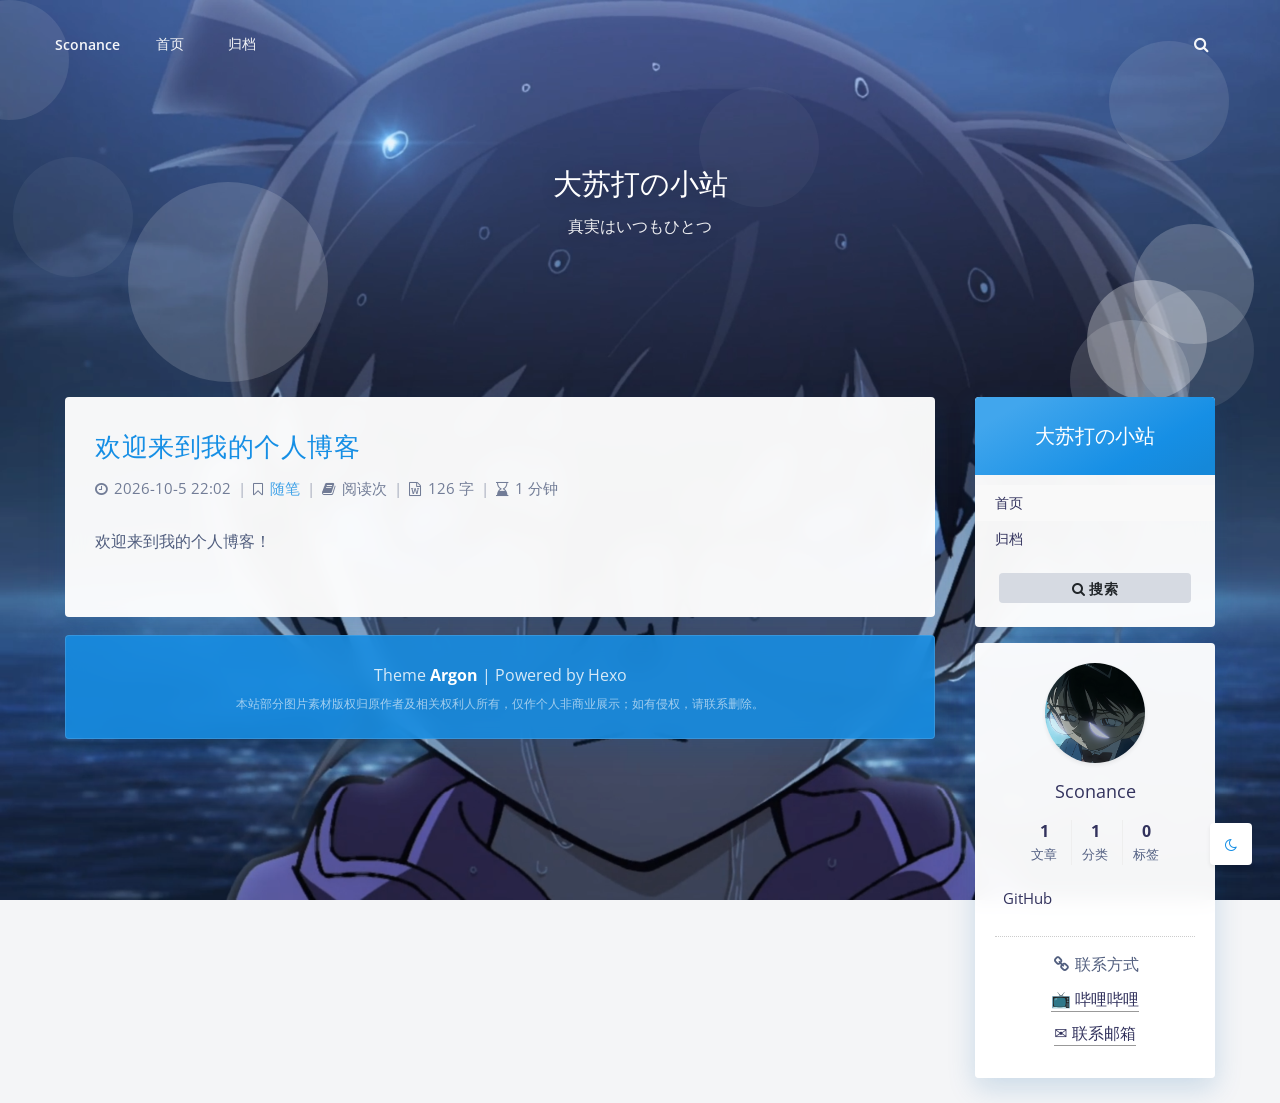
==== commit e403ea86: "Site updated: 2026-10-06 15:20:53" ====
--- a/index.html
+++ b/index.html
@@ -8,12 +8,10 @@
 	
 		<meta name="viewport" content="width=device-width, initial-scale=1, maximum-scale=1, user-scalable=no">
 	
-	<meta name="description" content="阿巴阿巴阿巴测试测试">
-<meta property="og:type" content="website">
+	<meta property="og:type" content="website">
 <meta property="og:title" content="大苏打の小站">
 <meta property="og:url" content="https://sconance.github.io/index.html">
 <meta property="og:site_name" content="大苏打の小站">
-<meta property="og:description" content="阿巴阿巴阿巴测试测试">
 <meta property="og:locale" content="zh_CN">
 <meta property="article:author" content="Sconance">
 <meta name="twitter:card" content="summary">
@@ -291,7 +289,7 @@
 	
 		<style>
 			section.banner{
-				background-image: url(/assets/img/backgrounds/3.png) !important;
+				background-image: url(/assets/img/backgrounds/7.png) !important;
 			}
 		</style>
 	
@@ -308,7 +306,7 @@
 			top: 0;
 			bottom: 0;
 			z-index: -2;
-			background: url(/assets/img/backgrounds/3.png);
+			background: url(/assets/img/backgrounds/7.png);
 			background-position: center;
 			background-size: cover;
 			background-repeat: no-repeat;
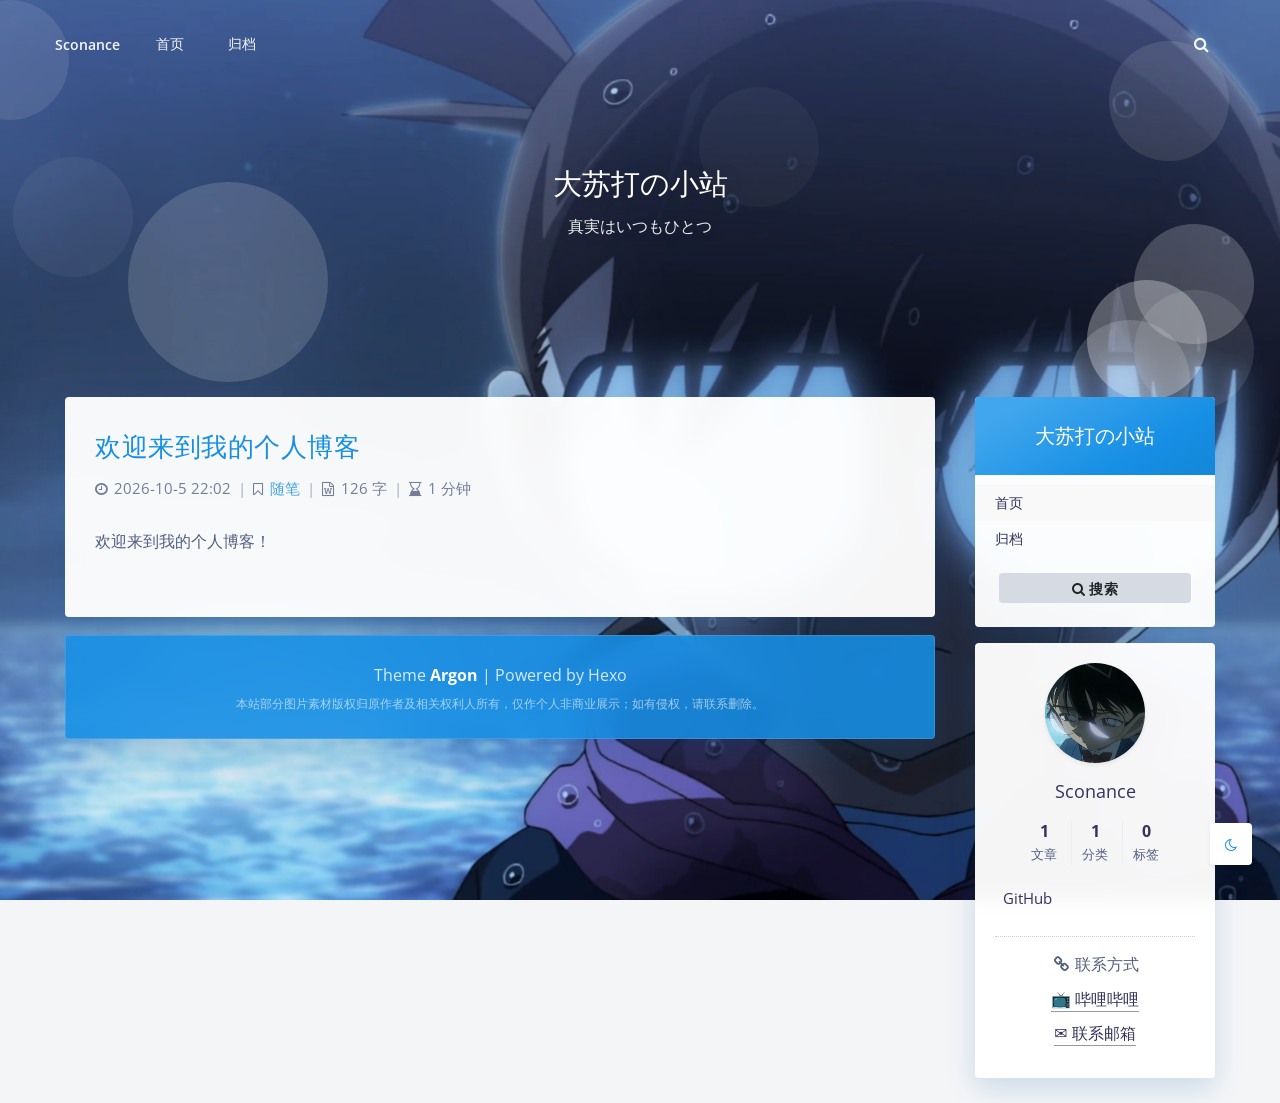
==== commit 83987d98: "Site updated: 2026-10-06 18:42:00" ====
--- a/index.html
+++ b/index.html
@@ -289,7 +289,7 @@
 	
 		<style>
 			section.banner{
-				background-image: url(/assets/img/backgrounds/7.png) !important;
+				background-image: url(/assets/img/backgrounds/6.png) !important;
 			}
 		</style>
 	
@@ -306,7 +306,7 @@
 			top: 0;
 			bottom: 0;
 			z-index: -2;
-			background: url(/assets/img/backgrounds/7.png);
+			background: url(/assets/img/backgrounds/6.png);
 			background-position: center;
 			background-size: cover;
 			background-repeat: no-repeat;
@@ -588,16 +588,6 @@
 							<div class="post-meta-devide">|</div>
 						
 						<div class="post-meta-detail post-meta-detail-words">
-							<i class="fa fa-book" aria-hidden="true"></i>
-							<span id="busuanzi_container_page_pv">
-								阅读<span id="busuanzi_value_page_pv"></span>次
-							</span>
-						</div>
-					
-						
-							<div class="post-meta-devide">|</div>
-						
-						<div class="post-meta-detail post-meta-detail-words">
 							<i class="fa fa-file-word-o" aria-hidden="true"></i>
 							126 字
 						</div>
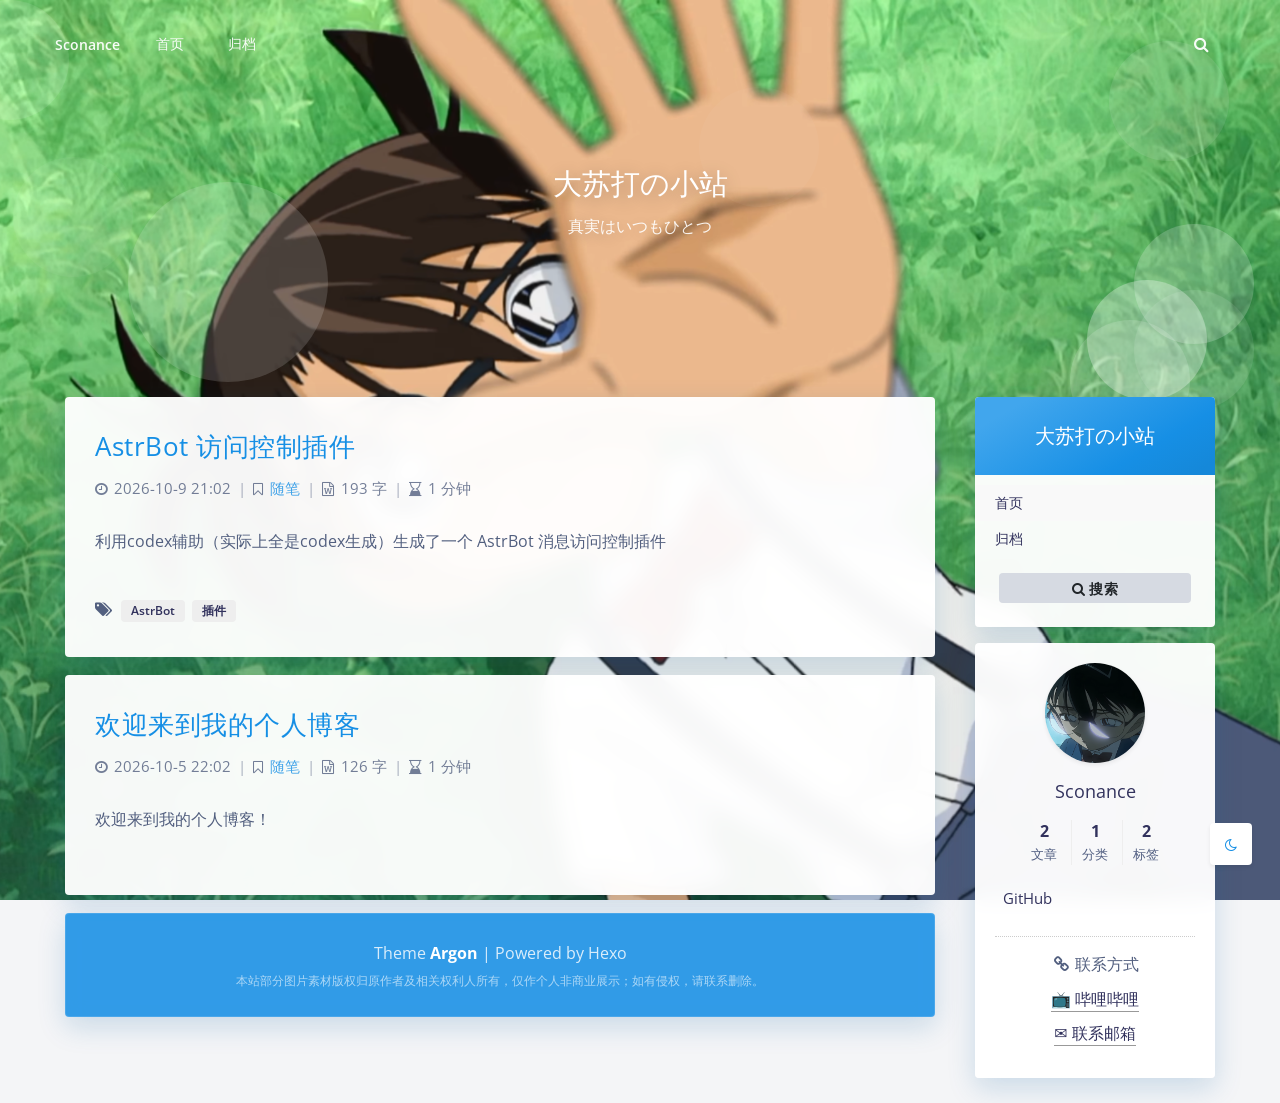
==== commit a0f9e780: "Site updated: 2026-10-09 21:03:29" ====
--- a/index.html
+++ b/index.html
@@ -284,12 +284,24 @@
 		<span class="banner-subtitle d-block">真実はいつもひとつ</span></div>
 	</div>
 
-	
+	<script>
+	(function () {
+		var previous = null;
+		try { previous = sessionStorage.getItem('argon-background'); } catch (error) {}
+		var choices = [1, 2, 3, 4, 5, 6, 7].filter(function (number) {
+			return String(number) !== previous;
+		});
+		var number = choices[Math.floor(Math.random() * choices.length)];
+		try { sessionStorage.setItem('argon-background', String(number)); } catch (error) {}
+		document.documentElement.style.setProperty('--argon-random-background',
+			'url("/assets/img/backgrounds/' + number + '.png")');
+	})();
+	</script>
 	
 	
 		<style>
 			section.banner{
-				background-image: url(/assets/img/backgrounds/6.png) !important;
+				background-image: var(--argon-random-background, url(/assets/img/backgrounds/1.png)) !important;
 			}
 		</style>
 	
@@ -306,7 +318,7 @@
 			top: 0;
 			bottom: 0;
 			z-index: -2;
-			background: url(/assets/img/backgrounds/6.png);
+			background: var(--argon-random-background, url(/assets/img/backgrounds/1.png));
 			background-position: center;
 			background-size: cover;
 			background-repeat: no-repeat;
@@ -474,7 +486,7 @@
 							<nav class="site-state">
 								<div class="site-state-item site-state-posts">
 									<a href="/archives">
-										<span class="site-state-item-count">1</span>
+										<span class="site-state-item-count">2</span>
 										<span class="site-state-item-name">文章</span>
 									</a>
 								</div>
@@ -486,7 +498,7 @@
 								</div>      
 								<div class="site-state-item site-state-tags">
 									<a data-toggle="modal" data-target="#blog_tags">
-										<span class="site-state-item-count">0</span>
+										<span class="site-state-item-count">2</span>
 										<span class="site-state-item-name">标签</span>
 									</a>
 								</div>
@@ -537,7 +549,7 @@
 				</button>
 			</div>
 			<div class="modal-body">
-				<a class="badge badge-secondary tag" href="/categories/%E9%9A%8F%E7%AC%94/" rel="tag">随笔 <span class="tag-num">1</span></a>
+				<a class="badge badge-secondary tag" href="/categories/%E9%9A%8F%E7%AC%94/" rel="tag">随笔 <span class="tag-num">2</span></a>
 			</div>
 		</div>
 	</div>
@@ -552,7 +564,7 @@
 				</button>
 			</div>
 			<div class="modal-body">
-				
+				<a class="badge badge-secondary tag" href="/tags/AstrBot/" rel="tag">AstrBot <span class="tag-num">1</span></a><a class="badge badge-secondary tag" href="/tags/%E6%8F%92%E4%BB%B6/" rel="tag">插件 <span class="tag-num">1</span></a>
 			</div>
 		</div>
 	</div>
@@ -563,6 +575,64 @@
 	<main id="main" class="site-main" role="main">
 		
 			
+	<article class="post card bg-white shadow-sm border-0 ">
+	<header class="post-header text-center">
+		
+		<a class="post-title" href="/AstrBot%E8%AE%BF%E9%97%AE%E6%8E%A7%E5%88%B6%E6%8F%92%E4%BB%B6/">AstrBot 访问控制插件</a>
+		<div class="post-meta">
+			
+						
+						<div class="post-meta-detail post-meta-detail-time">
+							<i class="fa fa-clock-o" aria-hidden="true"></i>
+							<time title="发布于 2026-10-9 21:02:18 | 编辑于 2026-10-9 21:03:17">2026-10-9 21:02
+							</time>
+						</div>
+					
+						
+							<div class="post-meta-devide">|</div>
+						
+						<div class="post-meta-detail post-meta-detail-categories">
+							<i class="fa fa-bookmark-o" aria-hidden="true"></i>
+							<a class="post-meta-detail-catagory-link" href="/categories/%E9%9A%8F%E7%AC%94/">随笔</a>
+						</div>
+					
+						
+							<div class="post-meta-devide">|</div>
+						
+						<div class="post-meta-detail post-meta-detail-words">
+							<i class="fa fa-file-word-o" aria-hidden="true"></i>
+							193 字
+						</div>
+					
+						
+							<div class="post-meta-devide">|</div>
+						
+						<div class="post-meta-detail post-meta-detail-readingtime">
+							<i class="fa fa-hourglass-end" aria-hidden="true"></i>
+							1 分钟
+						</div>
+					
+		</div>
+		
+	</header>
+
+	<div class="post-content">
+		
+			
+				<p>利用codex辅助（实际上全是codex生成）生成了一个 AstrBot 消息访问控制插件</p>
+			
+		
+	</div>
+
+	
+		<div class="post-tags">
+			<i class="fa fa-tags" aria-hidden="true"></i>
+			<a class="tag badge badge-secondary post-meta-detail-tag -none-link" href="/tags/AstrBot/" rel="tag">AstrBot</a><a class="tag badge badge-secondary post-meta-detail-tag -none-link" href="/tags/%E6%8F%92%E4%BB%B6/" rel="tag">插件</a>
+		</div>
+	
+</article>
+
+
 	<article class="post card bg-white shadow-sm border-0 ">
 	<header class="post-header text-center">
 		
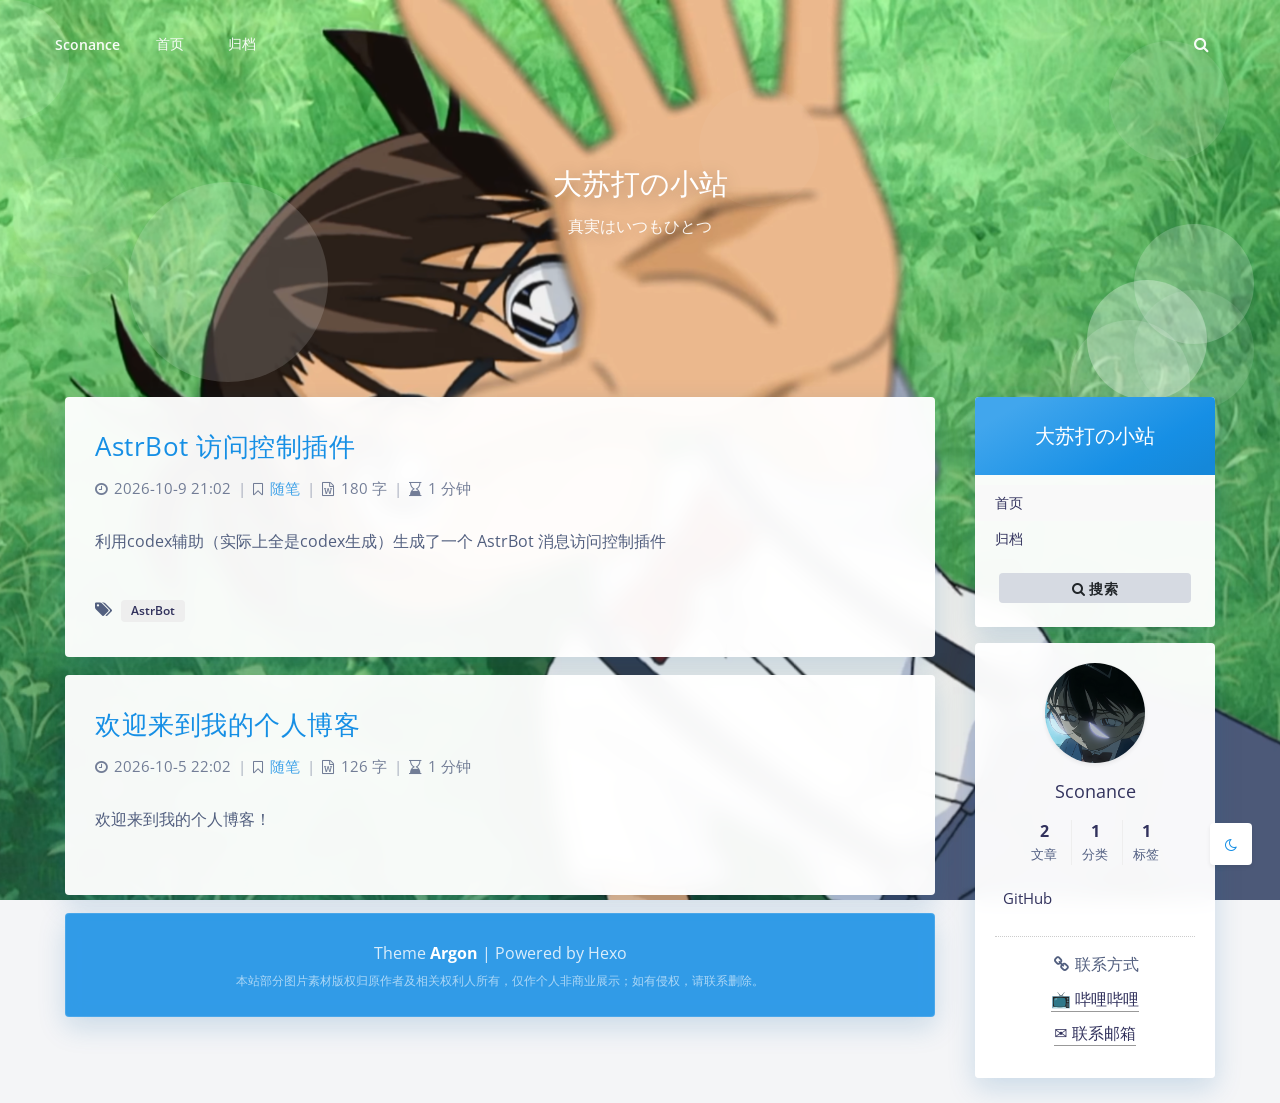
==== commit f91db49c: "Site updated: 2026-10-09 21:35:18" ====
--- a/index.html
+++ b/index.html
@@ -498,7 +498,7 @@
 								</div>      
 								<div class="site-state-item site-state-tags">
 									<a data-toggle="modal" data-target="#blog_tags">
-										<span class="site-state-item-count">2</span>
+										<span class="site-state-item-count">1</span>
 										<span class="site-state-item-name">标签</span>
 									</a>
 								</div>
@@ -564,7 +564,7 @@
 				</button>
 			</div>
 			<div class="modal-body">
-				<a class="badge badge-secondary tag" href="/tags/AstrBot/" rel="tag">AstrBot <span class="tag-num">1</span></a><a class="badge badge-secondary tag" href="/tags/%E6%8F%92%E4%BB%B6/" rel="tag">插件 <span class="tag-num">1</span></a>
+				<a class="badge badge-secondary tag" href="/tags/AstrBot/" rel="tag">AstrBot <span class="tag-num">1</span></a>
 			</div>
 		</div>
 	</div>
@@ -584,7 +584,7 @@
 						
 						<div class="post-meta-detail post-meta-detail-time">
 							<i class="fa fa-clock-o" aria-hidden="true"></i>
-							<time title="发布于 2026-10-9 21:02:18 | 编辑于 2026-10-9 21:03:17">2026-10-9 21:02
+							<time title="发布于 2026-10-9 21:02:18 | 编辑于 2026-10-9 21:35:11">2026-10-9 21:02
 							</time>
 						</div>
 					
@@ -601,7 +601,7 @@
 						
 						<div class="post-meta-detail post-meta-detail-words">
 							<i class="fa fa-file-word-o" aria-hidden="true"></i>
-							193 字
+							180 字
 						</div>
 					
 						
@@ -627,7 +627,7 @@
 	
 		<div class="post-tags">
 			<i class="fa fa-tags" aria-hidden="true"></i>
-			<a class="tag badge badge-secondary post-meta-detail-tag -none-link" href="/tags/AstrBot/" rel="tag">AstrBot</a><a class="tag badge badge-secondary post-meta-detail-tag -none-link" href="/tags/%E6%8F%92%E4%BB%B6/" rel="tag">插件</a>
+			<a class="tag badge badge-secondary post-meta-detail-tag -none-link" href="/tags/AstrBot/" rel="tag">AstrBot</a>
 		</div>
 	
 </article>
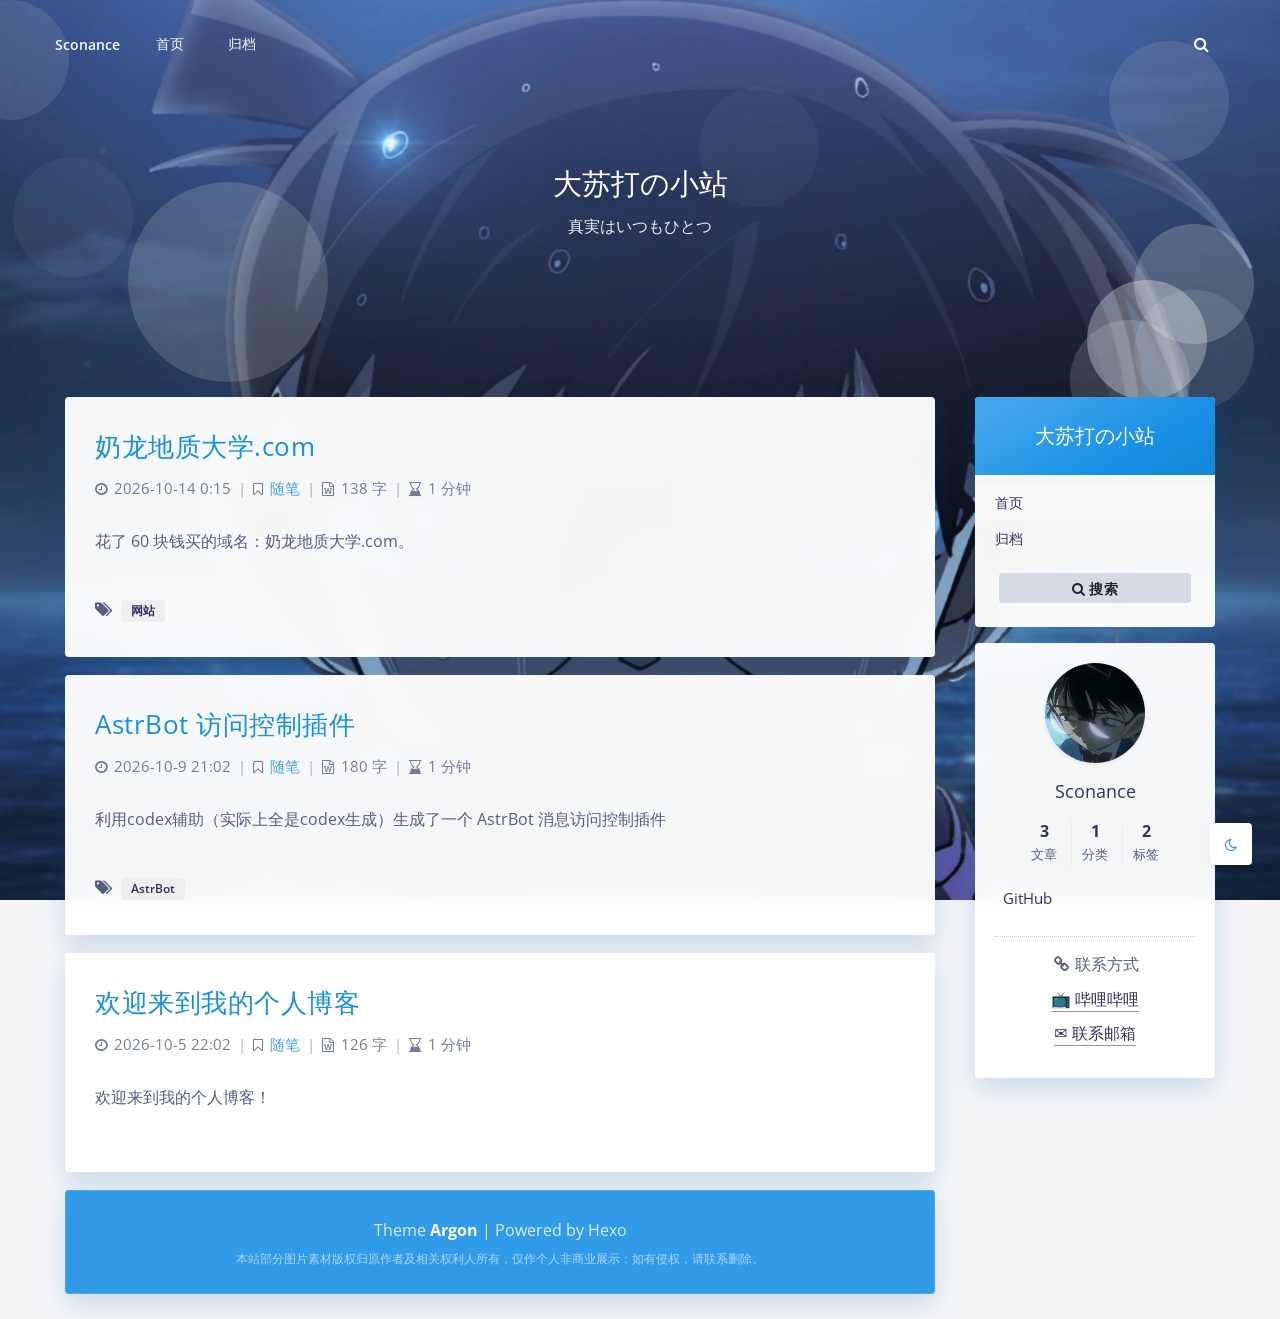
==== commit e13c1843: "Site updated: 2026-10-14 00:22:56" ====
--- a/index.html
+++ b/index.html
@@ -486,7 +486,7 @@
 							<nav class="site-state">
 								<div class="site-state-item site-state-posts">
 									<a href="/archives">
-										<span class="site-state-item-count">2</span>
+										<span class="site-state-item-count">3</span>
 										<span class="site-state-item-name">文章</span>
 									</a>
 								</div>
@@ -498,7 +498,7 @@
 								</div>      
 								<div class="site-state-item site-state-tags">
 									<a data-toggle="modal" data-target="#blog_tags">
-										<span class="site-state-item-count">1</span>
+										<span class="site-state-item-count">2</span>
 										<span class="site-state-item-name">标签</span>
 									</a>
 								</div>
@@ -549,7 +549,7 @@
 				</button>
 			</div>
 			<div class="modal-body">
-				<a class="badge badge-secondary tag" href="/categories/%E9%9A%8F%E7%AC%94/" rel="tag">随笔 <span class="tag-num">2</span></a>
+				<a class="badge badge-secondary tag" href="/categories/%E9%9A%8F%E7%AC%94/" rel="tag">随笔 <span class="tag-num">3</span></a>
 			</div>
 		</div>
 	</div>
@@ -564,7 +564,7 @@
 				</button>
 			</div>
 			<div class="modal-body">
-				<a class="badge badge-secondary tag" href="/tags/AstrBot/" rel="tag">AstrBot <span class="tag-num">1</span></a>
+				<a class="badge badge-secondary tag" href="/tags/AstrBot/" rel="tag">AstrBot <span class="tag-num">1</span></a><a class="badge badge-secondary tag" href="/tags/%E7%BD%91%E7%AB%99/" rel="tag">网站 <span class="tag-num">1</span></a>
 			</div>
 		</div>
 	</div>
@@ -575,6 +575,64 @@
 	<main id="main" class="site-main" role="main">
 		
 			
+	<article class="post card bg-white shadow-sm border-0 ">
+	<header class="post-header text-center">
+		
+		<a class="post-title" href="/%E5%A5%B6%E9%BE%99%E5%9C%B0%E8%B4%A8%E5%A4%A7%E5%AD%A6/">奶龙地质大学.com</a>
+		<div class="post-meta">
+			
+						
+						<div class="post-meta-detail post-meta-detail-time">
+							<i class="fa fa-clock-o" aria-hidden="true"></i>
+							<time title="发布于 2026-10-14 0:15:43 | 编辑于 2026-10-14 0:19:20">2026-10-14 0:15
+							</time>
+						</div>
+					
+						
+							<div class="post-meta-devide">|</div>
+						
+						<div class="post-meta-detail post-meta-detail-categories">
+							<i class="fa fa-bookmark-o" aria-hidden="true"></i>
+							<a class="post-meta-detail-catagory-link" href="/categories/%E9%9A%8F%E7%AC%94/">随笔</a>
+						</div>
+					
+						
+							<div class="post-meta-devide">|</div>
+						
+						<div class="post-meta-detail post-meta-detail-words">
+							<i class="fa fa-file-word-o" aria-hidden="true"></i>
+							138 字
+						</div>
+					
+						
+							<div class="post-meta-devide">|</div>
+						
+						<div class="post-meta-detail post-meta-detail-readingtime">
+							<i class="fa fa-hourglass-end" aria-hidden="true"></i>
+							1 分钟
+						</div>
+					
+		</div>
+		
+	</header>
+
+	<div class="post-content">
+		
+			
+				<p>花了 60 块钱买的域名：奶龙地质大学.com。</p>
+			
+		
+	</div>
+
+	
+		<div class="post-tags">
+			<i class="fa fa-tags" aria-hidden="true"></i>
+			<a class="tag badge badge-secondary post-meta-detail-tag -none-link" href="/tags/%E7%BD%91%E7%AB%99/" rel="tag">网站</a>
+		</div>
+	
+</article>
+
+
 	<article class="post card bg-white shadow-sm border-0 ">
 	<header class="post-header text-center">
 		
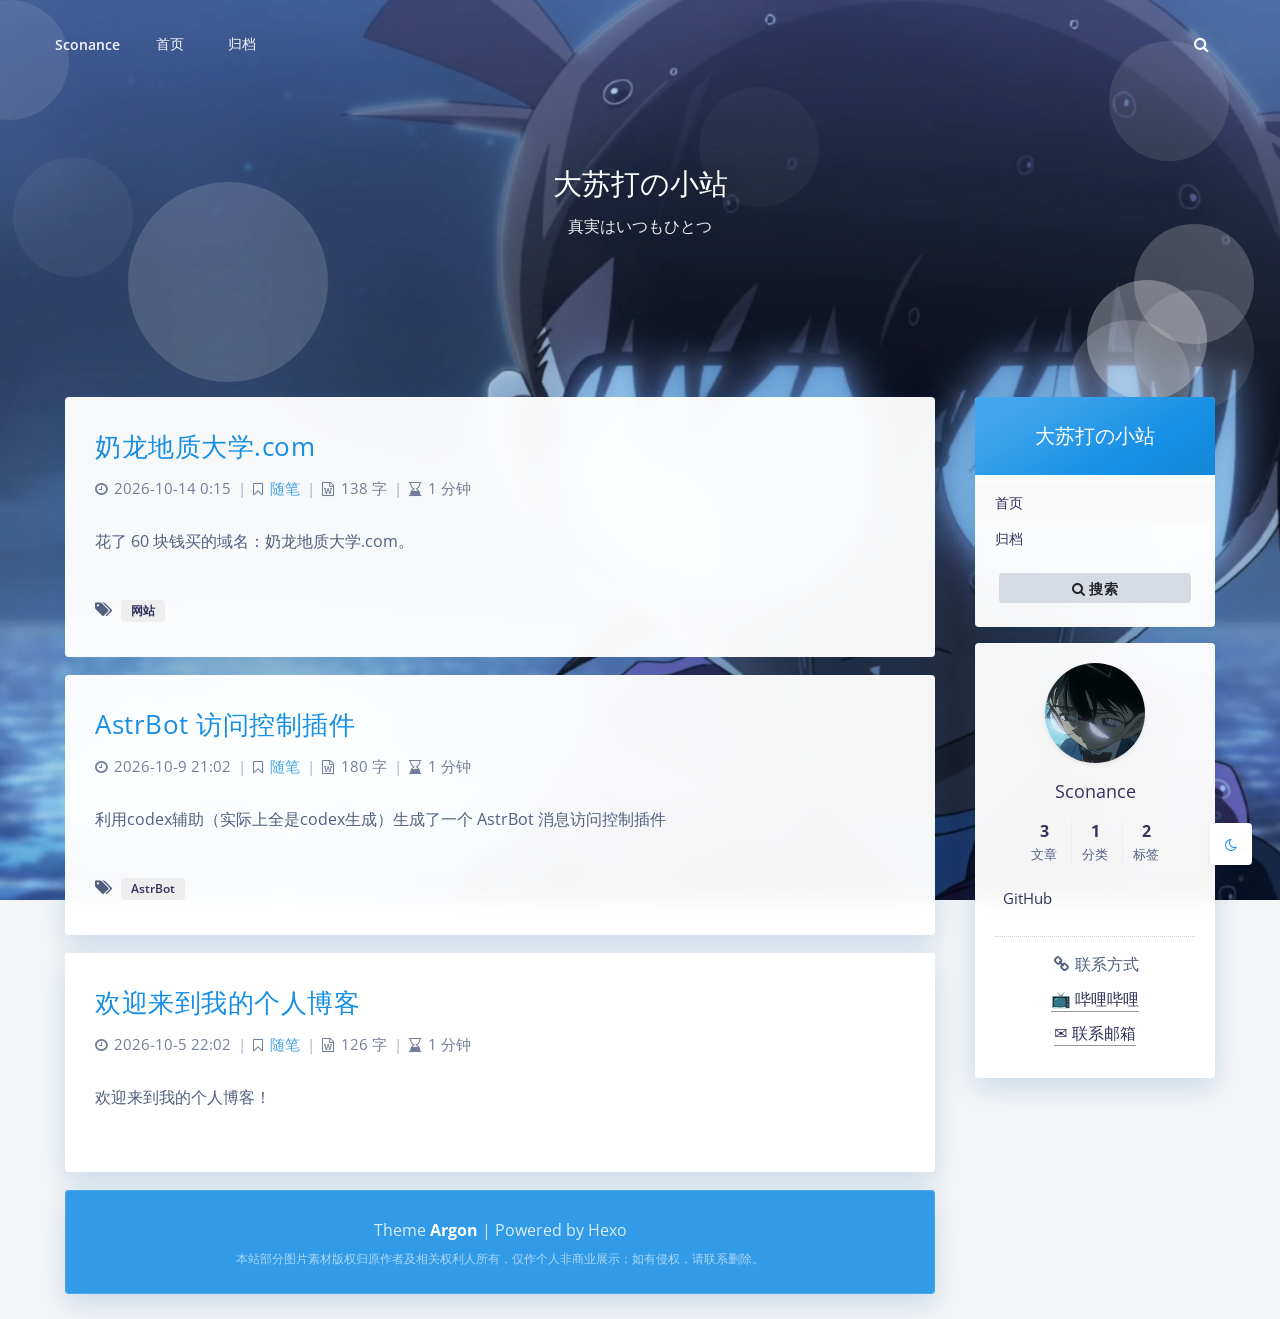
==== commit cc63ebec: "Site updated: 2026-10-14 00:28:35" ====
--- a/index.html
+++ b/index.html
@@ -328,29 +328,6 @@
 		html.darkmode #content:before{
 			filter: brightness(0.65);
 		}
-		
-			#content:after {
-				content: '';
-				display: block;
-				position: fixed;
-				left: 0;
-				right: 0;
-				top: 0;
-				bottom: 0;
-				z-index: -2;
-				background: url(/assets/img/backgrounds/1.png);
-				background-position: center;
-				background-size: cover;
-				background-repeat: no-repeat;
-				opacity: 0;
-				transition: opacity .5s ease;
-			}
-			html.darkmode #content:after {
-				opacity: 1;
-			}
-			html.darkmode #content:before {
-				opacity: 0;
-			}
 		
 		
 			#banner, #banner .shape {
